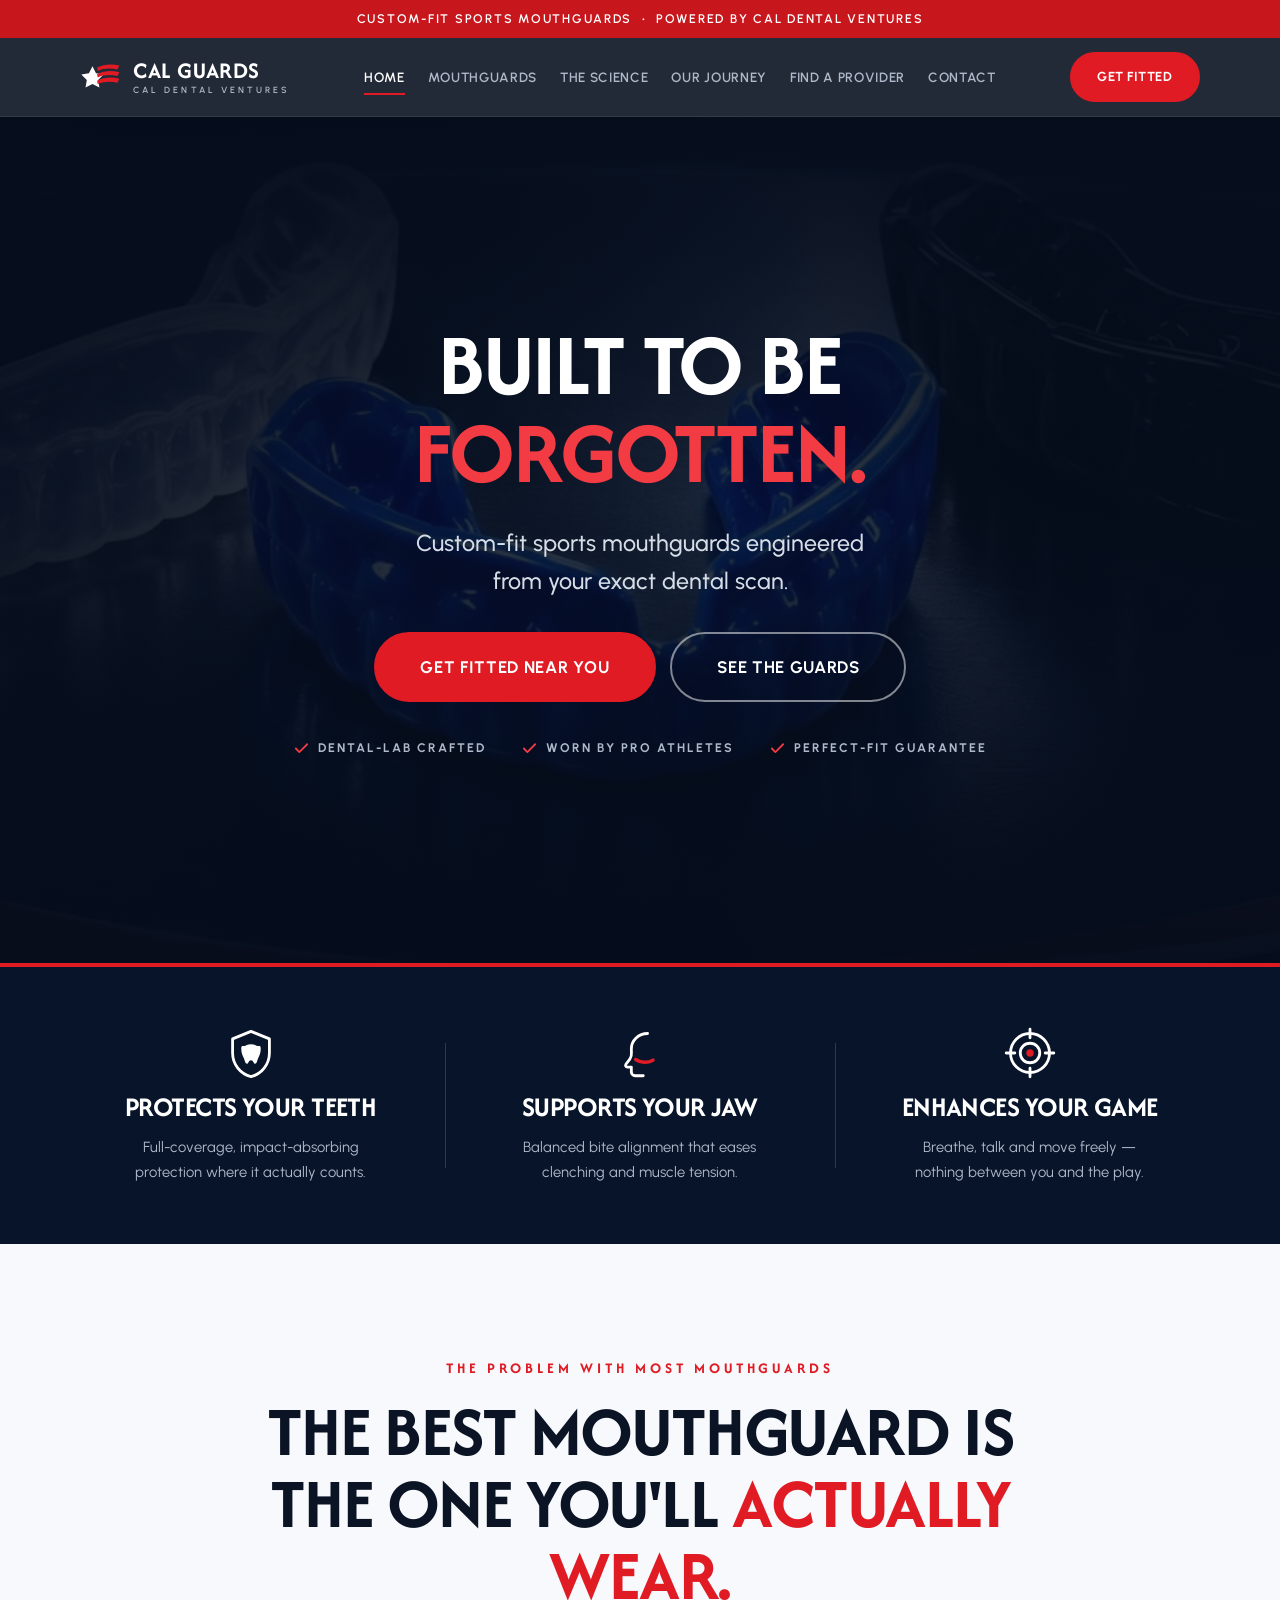
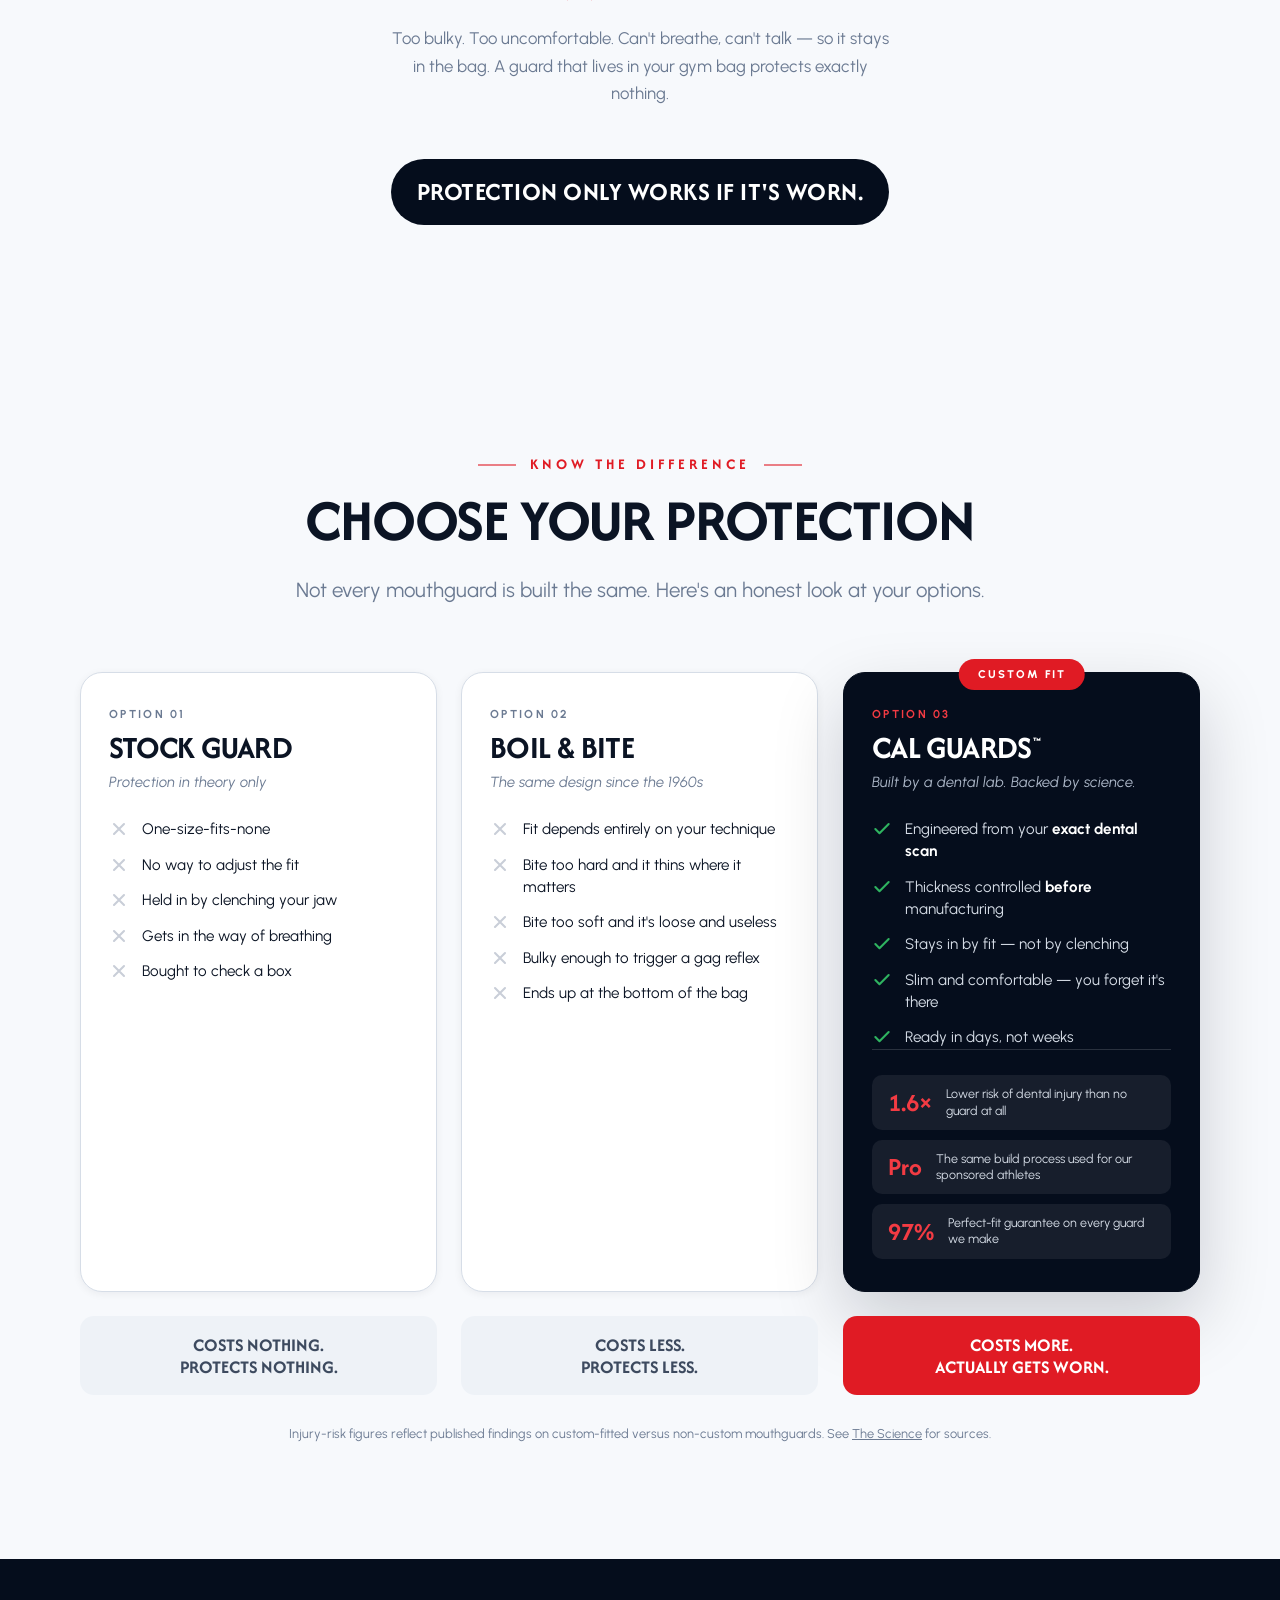
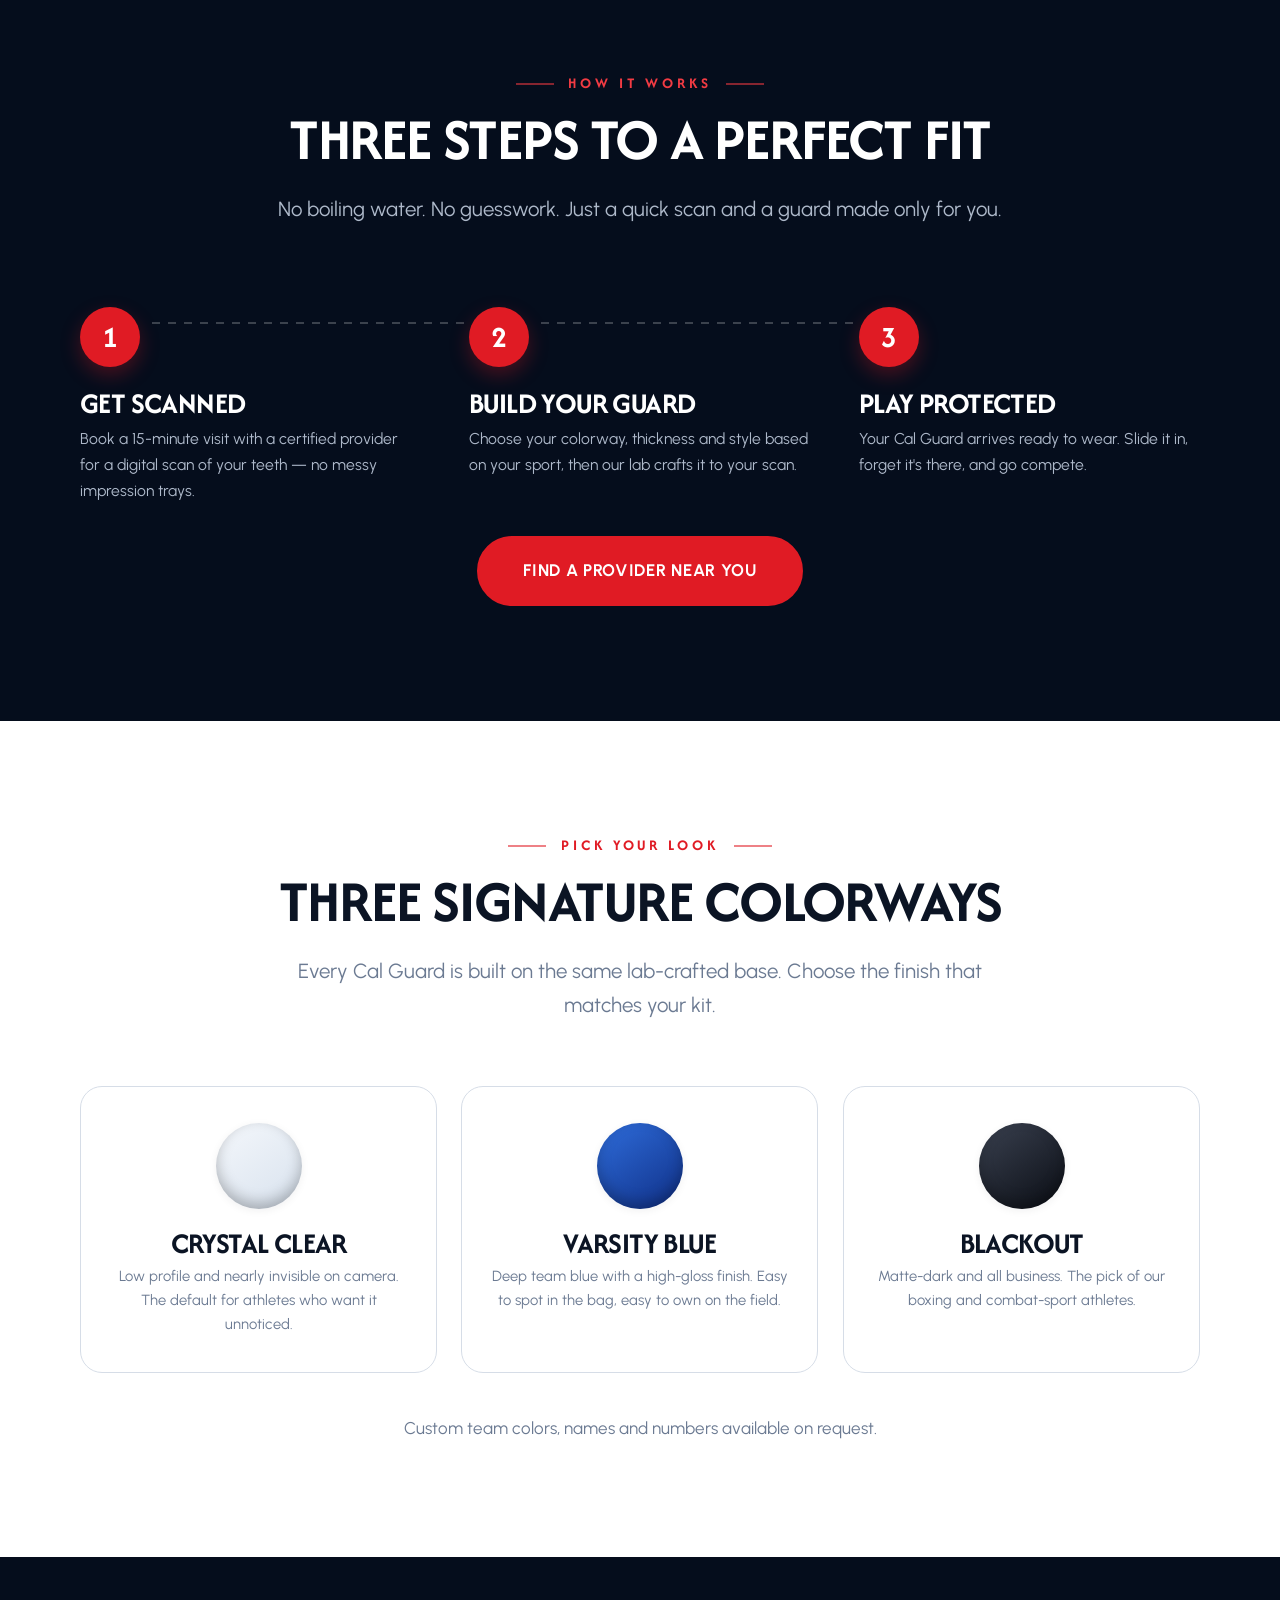
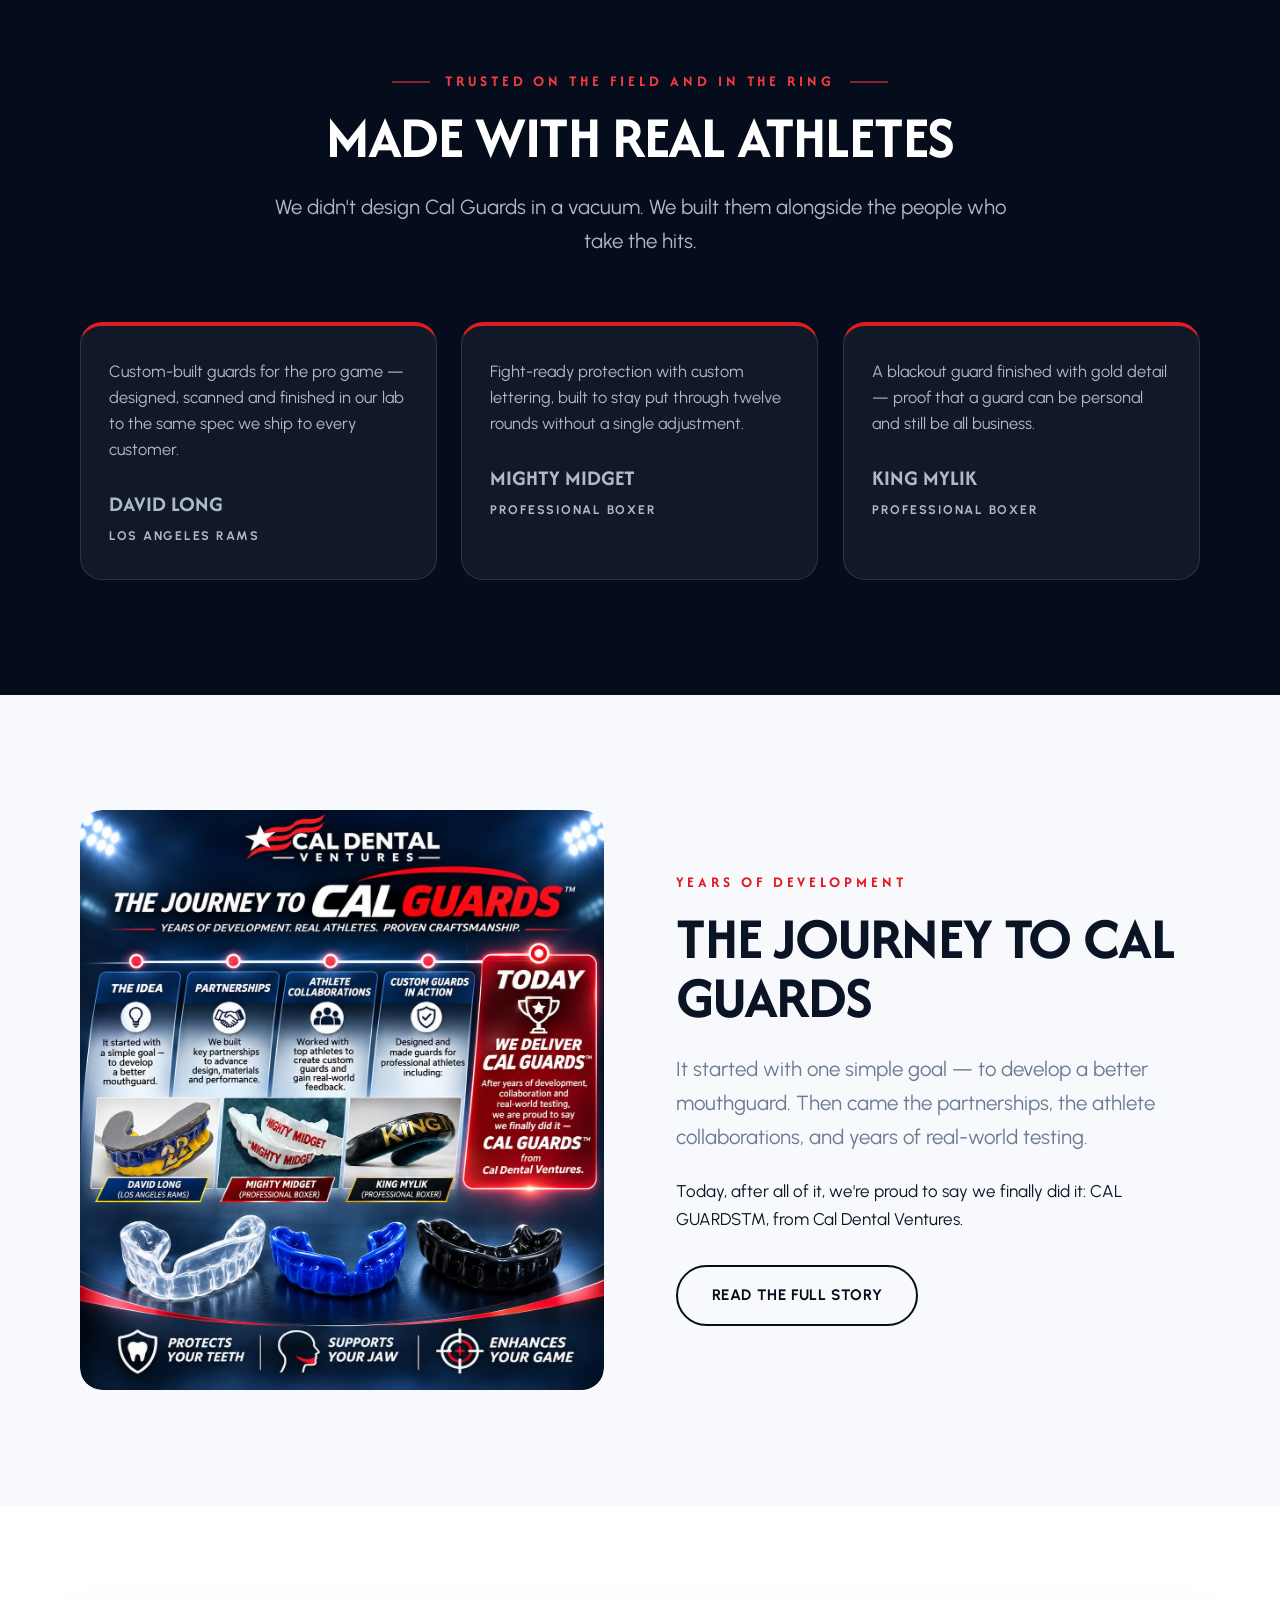
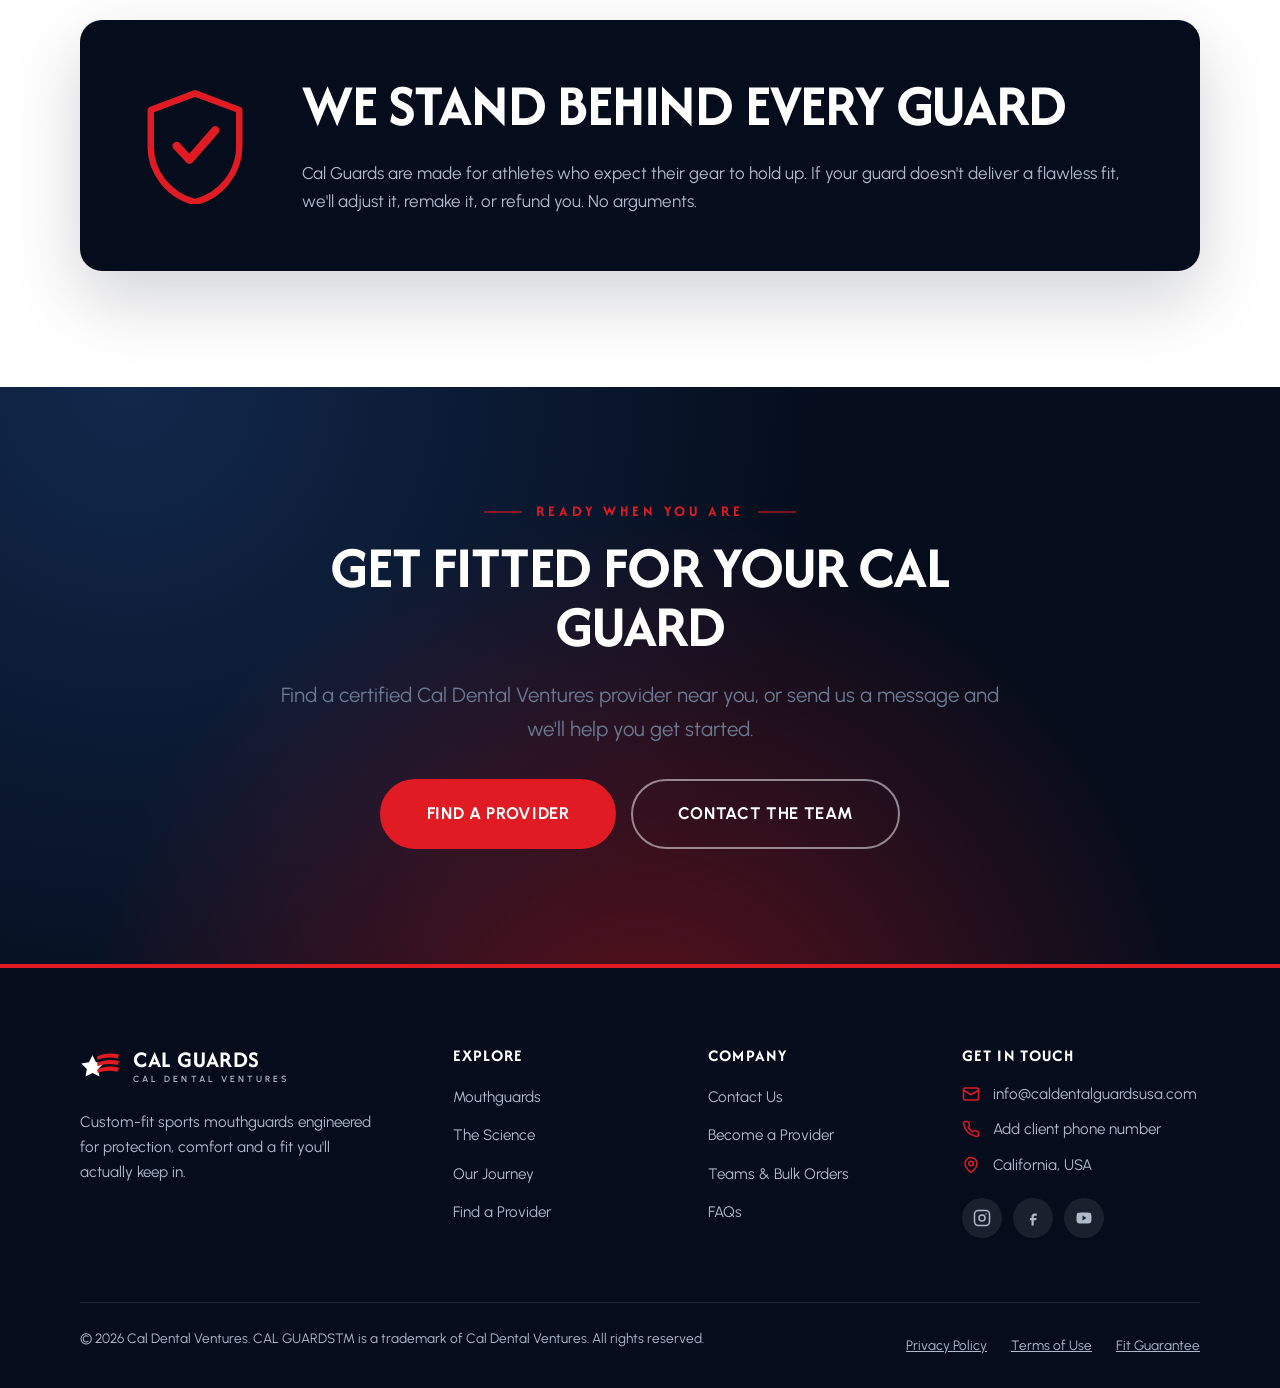
==== index.html @ ab2fc7a7 "First Commit" ====
<!DOCTYPE html>
<html lang="en">
<head>
<meta charset="utf-8">
<meta name="viewport" content="width=device-width, initial-scale=1">
<title>CAL GUARDS™ | Custom Sports Mouthguards by Cal Dental Ventures</title>
<meta name="description" content="CAL GUARDS™ custom-fit sports mouthguards from Cal Dental Ventures. Protects your teeth, supports your jaw, enhances your game. Built from your exact dental scan and trusted by professional athletes.">
<link rel="canonical" href="https://caldentalguardsusa.com/">
<meta property="og:title" content="CAL GUARDS™ | Custom Sports Mouthguards">
<meta property="og:description" content="Years of development. Real athletes. Proven craftsmanship. Custom-fit mouthguards from Cal Dental Ventures.">
<meta property="og:type" content="website">
<meta property="og:url" content="https://caldentalguardsusa.com/">
<meta property="og:image" content="https://caldentalguardsusa.com/assets/img/cal-guards-hero.jpg">
<link rel="preconnect" href="https://fonts.googleapis.com">
<link rel="preconnect" href="https://fonts.gstatic.com" crossorigin>
<link href="https://fonts.googleapis.com/css2?family=Afacad:ital,wght@0,400..700;1,400..700&family=Urbanist:ital,wght@0,100..900;1,100..900&display=swap" rel="stylesheet">
<link rel="stylesheet" href="assets/css/style.css">
</head>
<body>

<!-- ============================ HEADER ============================ -->
<div class="topbar">Custom-fit sports mouthguards &nbsp;•&nbsp; Powered by Cal Dental Ventures</div>

<header class="site-header">
  <div class="wrap nav">
    <a class="logo" href="index.html" aria-label="Cal Guards home">
      <svg class="logo__mark" viewBox="0 0 64 48" fill="none" aria-hidden="true">
        <path d="M14 6 19.4 16.6 31 18.4 22.6 26.8 24.6 38.4 14 33 3.4 38.4 5.4 26.8 -3 18.4 8.6 16.6Z" transform="translate(5,2)" fill="#ffffff"/>
        <path d="M26 10c10-5 22-6 34-3l-3 6c-11-2.6-21-1.8-30 2.2Z" fill="#e01b24"/>
        <path d="M26 20c10-5 22-6 34-3l-3 6c-11-2.6-21-1.8-30 2.2Z" fill="#e01b24"/>
        <path d="M26 30c10-5 22-6 34-3l-3 6c-11-2.6-21-1.8-30 2.2Z" fill="#e01b24"/>
      </svg>
      <span class="logo__text">
        <span class="logo__name">Cal Guards</span>
        <span class="logo__sub">Cal Dental Ventures</span>
      </span>
    </a>

    <button class="nav__toggle" aria-expanded="false" aria-controls="primary-nav" aria-label="Toggle menu">
      <span></span><span></span><span></span>
    </button>

    <nav class="nav__links" id="primary-nav">
      <a href="index.html" aria-current="page">Home</a>
      <a href="mouthguards.html">Mouthguards</a>
      <a href="science.html">The Science</a>
      <a href="journey.html">Our Journey</a>
      <a href="providers.html">Find a Provider</a>
      <a href="contact.html">Contact</a>
    </nav>

    <div class="nav__cta">
      <a class="btn" href="providers.html">Get Fitted</a>
    </div>
  </div>
</header>

<main>

<!-- ============================= HERO ============================= -->
<section class="hero">
  <div class="hero__media">
    <img src="assets/img/cal-guards-product.jpg" alt="CAL GUARDS custom sports mouthguards in clear, blue and black" fetchpriority="high">
  </div>

  <div class="wrap hero__inner">
    <h1>Built to be<br><em>forgotten.</em></h1>
    <p class="hero__sub">Custom-fit sports mouthguards engineered from your exact dental scan.</p>

    <div class="btn-row">
      <a class="btn btn--lg" href="providers.html">Get Fitted Near You</a>
      <a class="btn btn--ghost btn--lg" href="mouthguards.html">See the Guards</a>
    </div>

    <ul class="hero__trust">
      <li>
        <svg viewBox="0 0 24 24" fill="none" stroke="currentColor" stroke-width="2.5" stroke-linecap="round" stroke-linejoin="round" aria-hidden="true"><path d="M20 6 9 17l-5-5"/></svg>
        Dental-lab crafted
      </li>
      <li>
        <svg viewBox="0 0 24 24" fill="none" stroke="currentColor" stroke-width="2.5" stroke-linecap="round" stroke-linejoin="round" aria-hidden="true"><path d="M20 6 9 17l-5-5"/></svg>
        Worn by pro athletes
      </li>
      <li>
        <svg viewBox="0 0 24 24" fill="none" stroke="currentColor" stroke-width="2.5" stroke-linecap="round" stroke-linejoin="round" aria-hidden="true"><path d="M20 6 9 17l-5-5"/></svg>
        Perfect-fit guarantee
      </li>
    </ul>
  </div>

</section>

<!-- ======================== BENEFIT BAND ========================== -->
<section class="band">
  <div class="wrap band__grid">
    <div class="band__item reveal">
      <svg class="band__icon" viewBox="0 0 48 48" fill="none" aria-hidden="true">
        <path d="M24 4 7 11v13c0 10.5 7.2 19.4 17 21.8C33.8 43.4 41 34.5 41 24V11Z" stroke="currentColor" stroke-width="2.6" stroke-linejoin="round"/>
        <path d="M24 16c-3.3 0-4.8 1.6-6.2 1.6S15 16.8 15 20c0 4.4 1.6 6.6 2.6 9.4.8 2.3 1.2 4.6 2.6 4.6 1.6 0 1.4-3.4 3.8-3.4s2.2 3.4 3.8 3.4c1.4 0 1.8-2.3 2.6-4.6 1-2.8 2.6-5 2.6-9.4 0-3.2-1.4-2.4-2.8-2.4S27.3 16 24 16Z" fill="currentColor"/>
      </svg>
      <h3>Protects Your Teeth</h3>
      <p>Full-coverage, impact-absorbing protection where it actually counts.</p>
    </div>

    <div class="band__item reveal" data-delay="1">
      <svg class="band__icon" viewBox="0 0 48 48" fill="none" aria-hidden="true">
        <path d="M31 6c-8.3 0-15 6.5-15 14.5 0 3.6 1 5.8-1.4 9.1L11 34.4c-.8 1.1-.1 2.6 1.3 2.6H16v4.5c0 1.9 1.6 3.5 3.5 3.5H27" stroke="currentColor" stroke-width="2.6" stroke-linecap="round" stroke-linejoin="round"/>
        <path class="accent" d="M20 30c4.5 3.2 11 3.4 16 .6" stroke="currentColor" stroke-width="3.2" stroke-linecap="round"/>
      </svg>
      <h3>Supports Your Jaw</h3>
      <p>Balanced bite alignment that eases clenching and muscle tension.</p>
    </div>

    <div class="band__item reveal" data-delay="2">
      <svg class="band__icon" viewBox="0 0 48 48" fill="none" aria-hidden="true">
        <circle cx="24" cy="24" r="18" stroke="currentColor" stroke-width="2.6"/>
        <circle cx="24" cy="24" r="9" stroke="currentColor" stroke-width="2.6"/>
        <circle class="accent" cx="24" cy="24" r="3.4" fill="currentColor"/>
        <path d="M24 2v8M24 38v8M2 24h8M38 24h8" stroke="currentColor" stroke-width="2.6" stroke-linecap="round"/>
      </svg>
      <h3>Enhances Your Game</h3>
      <p>Breathe, talk and move freely — nothing between you and the play.</p>
    </div>
  </div>
</section>

<!-- ========================== THE PROBLEM ========================= -->
<section class="section callout" id="why">
  <div class="wrap">
    <p class="eyebrow reveal">The problem with most mouthguards</p>
    <h2 class="callout__big reveal" data-delay="1">The best mouthguard is the one you'll <span>actually wear.</span></h2>
    <p class="callout__note reveal" data-delay="2">Too bulky. Too uncomfortable. Can't breathe, can't talk — so it stays in the bag. A guard that lives in your gym bag protects exactly nothing.</p>
    <p class="reveal" data-delay="3"><span class="callout__kicker">Protection only works if it's worn.</span></p>
  </div>
</section>

<!-- ========================== COMPARISON ========================== -->
<section class="section section--alt">
  <div class="wrap">
    <div class="section-head center">
      <p class="eyebrow reveal">Know the difference</p>
      <h2 class="reveal" data-delay="1">Choose Your Protection</h2>
      <p class="lede reveal" data-delay="2">Not every mouthguard is built the same. Here's an honest look at your options.</p>
    </div>

    <div class="compare">
      <!-- Stock -->
      <article class="card reveal" data-reveal="scale">
        <p class="card__label">Option 01</p>
        <h3 class="card__title">Stock Guard</h3>
        <p class="card__sub">Protection in theory only</p>
        <ul class="check-list">
          <li><svg class="no" viewBox="0 0 24 24" fill="none" stroke="currentColor" stroke-width="2.5" stroke-linecap="round" aria-hidden="true"><path d="M18 6 6 18M6 6l12 12"/></svg><span>One-size-fits-none</span></li>
          <li><svg class="no" viewBox="0 0 24 24" fill="none" stroke="currentColor" stroke-width="2.5" stroke-linecap="round" aria-hidden="true"><path d="M18 6 6 18M6 6l12 12"/></svg><span>No way to adjust the fit</span></li>
          <li><svg class="no" viewBox="0 0 24 24" fill="none" stroke="currentColor" stroke-width="2.5" stroke-linecap="round" aria-hidden="true"><path d="M18 6 6 18M6 6l12 12"/></svg><span>Held in by clenching your jaw</span></li>
          <li><svg class="no" viewBox="0 0 24 24" fill="none" stroke="currentColor" stroke-width="2.5" stroke-linecap="round" aria-hidden="true"><path d="M18 6 6 18M6 6l12 12"/></svg><span>Gets in the way of breathing</span></li>
          <li><svg class="no" viewBox="0 0 24 24" fill="none" stroke="currentColor" stroke-width="2.5" stroke-linecap="round" aria-hidden="true"><path d="M18 6 6 18M6 6l12 12"/></svg><span>Bought to check a box</span></li>
        </ul>
      </article>

      <!-- Boil & bite -->
      <article class="card reveal" data-reveal="scale" data-delay="1">
        <p class="card__label">Option 02</p>
        <h3 class="card__title">Boil &amp; Bite</h3>
        <p class="card__sub">The same design since the 1960s</p>
        <ul class="check-list">
          <li><svg class="no" viewBox="0 0 24 24" fill="none" stroke="currentColor" stroke-width="2.5" stroke-linecap="round" aria-hidden="true"><path d="M18 6 6 18M6 6l12 12"/></svg><span>Fit depends entirely on your technique</span></li>
          <li><svg class="no" viewBox="0 0 24 24" fill="none" stroke="currentColor" stroke-width="2.5" stroke-linecap="round" aria-hidden="true"><path d="M18 6 6 18M6 6l12 12"/></svg><span>Bite too hard and it thins where it matters</span></li>
          <li><svg class="no" viewBox="0 0 24 24" fill="none" stroke="currentColor" stroke-width="2.5" stroke-linecap="round" aria-hidden="true"><path d="M18 6 6 18M6 6l12 12"/></svg><span>Bite too soft and it's loose and useless</span></li>
          <li><svg class="no" viewBox="0 0 24 24" fill="none" stroke="currentColor" stroke-width="2.5" stroke-linecap="round" aria-hidden="true"><path d="M18 6 6 18M6 6l12 12"/></svg><span>Bulky enough to trigger a gag reflex</span></li>
          <li><svg class="no" viewBox="0 0 24 24" fill="none" stroke="currentColor" stroke-width="2.5" stroke-linecap="round" aria-hidden="true"><path d="M18 6 6 18M6 6l12 12"/></svg><span>Ends up at the bottom of the bag</span></li>
        </ul>
      </article>

      <!-- Cal Guards -->
      <article class="card card--featured reveal" data-reveal="scale" data-delay="2">
        <span class="card__flag">Custom Fit</span>
        <p class="card__label">Option 03</p>
        <h3 class="card__title">Cal Guards<span class="tm">™</span></h3>
        <p class="card__sub">Built by a dental lab. Backed by science.</p>
        <ul class="check-list">
          <li><svg class="yes" viewBox="0 0 24 24" fill="none" stroke="currentColor" stroke-width="2.5" stroke-linecap="round" stroke-linejoin="round" aria-hidden="true"><path d="M20 6 9 17l-5-5"/></svg><span>Engineered from your <strong>exact dental scan</strong></span></li>
          <li><svg class="yes" viewBox="0 0 24 24" fill="none" stroke="currentColor" stroke-width="2.5" stroke-linecap="round" stroke-linejoin="round" aria-hidden="true"><path d="M20 6 9 17l-5-5"/></svg><span>Thickness controlled <strong>before</strong> manufacturing</span></li>
          <li><svg class="yes" viewBox="0 0 24 24" fill="none" stroke="currentColor" stroke-width="2.5" stroke-linecap="round" stroke-linejoin="round" aria-hidden="true"><path d="M20 6 9 17l-5-5"/></svg><span>Stays in by fit — not by clenching</span></li>
          <li><svg class="yes" viewBox="0 0 24 24" fill="none" stroke="currentColor" stroke-width="2.5" stroke-linecap="round" stroke-linejoin="round" aria-hidden="true"><path d="M20 6 9 17l-5-5"/></svg><span>Slim and comfortable — you forget it's there</span></li>
          <li><svg class="yes" viewBox="0 0 24 24" fill="none" stroke="currentColor" stroke-width="2.5" stroke-linecap="round" stroke-linejoin="round" aria-hidden="true"><path d="M20 6 9 17l-5-5"/></svg><span>Ready in days, not weeks</span></li>
        </ul>

        <div class="card__stats">
          <div class="stat-chip"><b data-count="1.6" data-decimals="1" data-suffix="×">1.6×</b><span>Lower risk of dental injury than no guard at all</span></div>
          <div class="stat-chip"><b>Pro</b><span>The same build process used for our sponsored athletes</span></div>
          <div class="stat-chip"><b data-count="100" data-suffix="%">100%</b><span>Perfect-fit guarantee on every guard we make</span></div>
        </div>
      </article>
    </div>

    <div class="verdict">
      <div class="reveal">Costs nothing.<br>Protects nothing.</div>
      <div class="reveal" data-delay="1">Costs less.<br>Protects less.</div>
      <div class="reveal" data-delay="2">Costs more.<br>Actually gets worn.</div>
    </div>

    <p class="sources reveal">Injury-risk figures reflect published findings on custom-fitted versus non-custom mouthguards. See <a href="science.html">The Science</a> for sources.</p>
  </div>
</section>

<!-- =========================== HOW IT WORKS ======================= -->
<section class="section section--dark">
  <div class="wrap">
    <div class="section-head center">
      <p class="eyebrow reveal">How it works</p>
      <h2 class="reveal" data-delay="1">Three Steps to a Perfect Fit</h2>
      <p class="lede reveal" data-delay="2">No boiling water. No guesswork. Just a quick scan and a guard made only for you.</p>
    </div>

    <div class="steps">
      <div class="step reveal">
        <div class="step__num">1</div>
        <h3>Get Scanned</h3>
        <p>Book a 15-minute visit with a certified provider for a digital scan of your teeth — no messy impression trays.</p>
      </div>
      <div class="step reveal" data-delay="1">
        <div class="step__num">2</div>
        <h3>Build Your Guard</h3>
        <p>Choose your colorway, thickness and style based on your sport, then our lab crafts it to your scan.</p>
      </div>
      <div class="step reveal" data-delay="2">
        <div class="step__num">3</div>
        <h3>Play Protected</h3>
        <p>Your Cal Guard arrives ready to wear. Slide it in, forget it's there, and go compete.</p>
      </div>
    </div>

    <div class="btn-row btn-row--center">
      <a class="btn btn--lg" href="providers.html">Find a Provider Near You</a>
    </div>
  </div>
</section>

<!-- =========================== COLORWAYS ========================== -->
<section class="section">
  <div class="wrap">
    <div class="section-head center">
      <p class="eyebrow reveal">Pick your look</p>
      <h2 class="reveal" data-delay="1">Three Signature Colorways</h2>
      <p class="lede reveal" data-delay="2">Every Cal Guard is built on the same lab-crafted base. Choose the finish that matches your kit.</p>
    </div>

    <div class="colorways">
      <article class="cw reveal">
        <div class="cw__swatch cw__swatch--clear"></div>
        <h3>Crystal Clear</h3>
        <p>Low profile and nearly invisible on camera. The default for athletes who want it unnoticed.</p>
      </article>
      <article class="cw reveal" data-delay="1">
        <div class="cw__swatch cw__swatch--blue"></div>
        <h3>Varsity Blue</h3>
        <p>Deep team blue with a high-gloss finish. Easy to spot in the bag, easy to own on the field.</p>
      </article>
      <article class="cw reveal" data-delay="2">
        <div class="cw__swatch cw__swatch--black"></div>
        <h3>Blackout</h3>
        <p>Matte-dark and all business. The pick of our boxing and combat-sport athletes.</p>
      </article>
    </div>

    <p class="center reveal" style="margin-top:2.5rem;color:var(--text-muted)">Custom team colors, names and numbers available on request.</p>
  </div>
</section>

<!-- ============================ ATHLETES ========================== -->
<section class="section section--dark">
  <div class="wrap">
    <div class="section-head center">
      <p class="eyebrow reveal">Trusted on the field and in the ring</p>
      <h2 class="reveal" data-delay="1">Made With Real Athletes</h2>
      <p class="lede reveal" data-delay="2">We didn't design Cal Guards in a vacuum. We built them alongside the people who take the hits.</p>
    </div>

    <div class="athletes">
      <article class="athlete reveal">
        <p class="athlete__quote">Custom-built guards for the pro game — designed, scanned and finished in our lab to the same spec we ship to every customer.</p>
        <p class="athlete__name">David Long</p>
        <p class="athlete__role">Los Angeles Rams</p>
      </article>
      <article class="athlete reveal" data-delay="1">
        <p class="athlete__quote">Fight-ready protection with custom lettering, built to stay put through twelve rounds without a single adjustment.</p>
        <p class="athlete__name">Mighty Midget</p>
        <p class="athlete__role">Professional Boxer</p>
      </article>
      <article class="athlete reveal" data-delay="2">
        <p class="athlete__quote">A blackout guard finished with gold detail — proof that a guard can be personal and still be all business.</p>
        <p class="athlete__name">King Mylik</p>
        <p class="athlete__role">Professional Boxer</p>
      </article>
    </div>
  </div>
</section>

<!-- ============================ JOURNEY =========================== -->
<section class="section section--alt">
  <div class="wrap">
    <div class="split">
      <div class="split__media reveal" data-reveal="left">
        <img src="assets/img/cal-guards-journey.jpg" alt="The journey to Cal Guards: the idea, partnerships, athlete collaborations, custom guards in action, and the guards we deliver today" loading="lazy">
      </div>
      <div class="split__body reveal" data-reveal="right" data-delay="1">
        <p class="eyebrow">Years of development</p>
        <h2>The Journey to Cal Guards</h2>
        <p class="lede">It started with one simple goal — to develop a better mouthguard. Then came the partnerships, the athlete collaborations, and years of real-world testing.</p>
        <p>Today, after all of it, we're proud to say we finally did it: CAL GUARDS™, from Cal Dental Ventures.</p>
        <div class="btn-row">
          <a class="btn btn--outline" href="journey.html">Read the Full Story</a>
        </div>
      </div>
    </div>
  </div>
</section>

<!-- =========================== GUARANTEE ========================== -->
<section class="section">
  <div class="wrap">
    <div class="guarantee reveal">
      <svg class="guarantee__badge" viewBox="0 0 64 64" fill="none" aria-hidden="true">
        <path d="M32 4 8 13v20c0 14 10 26.5 24 30 14-3.5 24-16 24-30V13Z" stroke="currentColor" stroke-width="3.5" stroke-linejoin="round"/>
        <path d="M22 32.5 29 40l14-16" stroke="currentColor" stroke-width="4.5" stroke-linecap="round" stroke-linejoin="round"/>
      </svg>
      <div>
        <h2>We Stand Behind Every Guard</h2>
        <p>Cal Guards are made for athletes who expect their gear to hold up. If your guard doesn't deliver a flawless fit, we'll adjust it, remake it, or refund you. No arguments.</p>
      </div>
    </div>
  </div>
</section>

<!-- ============================== CTA ============================= -->
<section class="section cta">
  <div class="wrap wrap--narrow">
    <p class="eyebrow reveal">Ready when you are</p>
    <h2 class="reveal" data-delay="1">Get Fitted for Your Cal Guard</h2>
    <p class="lede center reveal" data-delay="2">Find a certified Cal Dental Ventures provider near you, or send us a message and we'll help you get started.</p>
    <div class="btn-row reveal" data-delay="3">
      <a class="btn btn--lg" href="providers.html">Find a Provider</a>
      <a class="btn btn--ghost btn--lg" href="contact.html">Contact the Team</a>
    </div>
  </div>
</section>

</main>

<!-- ============================ FOOTER ============================ -->
<footer class="site-footer">
  <div class="wrap">
    <div class="footer__grid footer">
      <div class="footer__about">
        <a class="logo" href="index.html" aria-label="Cal Guards home">
          <svg class="logo__mark" viewBox="0 0 64 48" fill="none" aria-hidden="true">
            <path d="M14 6 19.4 16.6 31 18.4 22.6 26.8 24.6 38.4 14 33 3.4 38.4 5.4 26.8 -3 18.4 8.6 16.6Z" transform="translate(5,2)" fill="#ffffff"/>
            <path d="M26 10c10-5 22-6 34-3l-3 6c-11-2.6-21-1.8-30 2.2Z" fill="#e01b24"/>
            <path d="M26 20c10-5 22-6 34-3l-3 6c-11-2.6-21-1.8-30 2.2Z" fill="#e01b24"/>
            <path d="M26 30c10-5 22-6 34-3l-3 6c-11-2.6-21-1.8-30 2.2Z" fill="#e01b24"/>
          </svg>
          <span class="logo__text">
            <span class="logo__name">Cal Guards</span>
            <span class="logo__sub">Cal Dental Ventures</span>
          </span>
        </a>
        <p>Custom-fit sports mouthguards engineered for protection, comfort and a fit you'll actually keep in.</p>
      </div>

      <div>
        <h4>Explore</h4>
        <ul>
          <li><a href="mouthguards.html">Mouthguards</a></li>
          <li><a href="science.html">The Science</a></li>
          <li><a href="journey.html">Our Journey</a></li>
          <li><a href="providers.html">Find a Provider</a></li>
        </ul>
      </div>

      <div>
        <h4>Company</h4>
        <ul>
          <li><a href="contact.html">Contact Us</a></li>
          <li><a href="providers.html#partner">Become a Provider</a></li>
          <li><a href="mouthguards.html#teams">Teams &amp; Bulk Orders</a></li>
          <li><a href="contact.html#faq">FAQs</a></li>
        </ul>
      </div>

      <div>
        <h4>Get in Touch</h4>
        <ul class="footer__contact">
          <li>
            <svg viewBox="0 0 24 24" fill="none" stroke="currentColor" stroke-width="2" stroke-linecap="round" stroke-linejoin="round" aria-hidden="true"><rect x="2" y="4" width="20" height="16" rx="2"/><path d="m22 7-10 6L2 7"/></svg>
            <a href="mailto:info@caldentalguardsusa.com">info@caldentalguardsusa.com</a>
          </li>
          <li>
            <svg viewBox="0 0 24 24" fill="none" stroke="currentColor" stroke-width="2" stroke-linecap="round" stroke-linejoin="round" aria-hidden="true"><path d="M22 16.9v3a2 2 0 0 1-2.2 2 19.8 19.8 0 0 1-8.6-3.1 19.5 19.5 0 0 1-6-6A19.8 19.8 0 0 1 2.1 4.2 2 2 0 0 1 4.1 2h3a2 2 0 0 1 2 1.7c.1 1 .4 1.9.7 2.8a2 2 0 0 1-.5 2.1L8.1 9.9a16 16 0 0 0 6 6l1.3-1.2a2 2 0 0 1 2.1-.5c.9.3 1.8.6 2.8.7a2 2 0 0 1 1.7 2Z"/></svg>
            <a href="tel:+10000000000">Add client phone number</a>
          </li>
          <li>
            <svg viewBox="0 0 24 24" fill="none" stroke="currentColor" stroke-width="2" stroke-linecap="round" stroke-linejoin="round" aria-hidden="true"><path d="M20 10c0 6-8 12-8 12s-8-6-8-12a8 8 0 0 1 16 0Z"/><circle cx="12" cy="10" r="3"/></svg>
            <span>California, USA</span>
          </li>
        </ul>
        <div class="socials" style="margin-top:1.25rem">
          <a href="#" aria-label="Instagram">
            <svg viewBox="0 0 24 24" fill="none" stroke="currentColor" stroke-width="2" aria-hidden="true"><rect x="2" y="2" width="20" height="20" rx="5"/><circle cx="12" cy="12" r="4"/><circle cx="17.5" cy="6.5" r="1" fill="currentColor" stroke="none"/></svg>
          </a>
          <a href="#" aria-label="Facebook">
            <svg viewBox="0 0 24 24" fill="currentColor" aria-hidden="true"><path d="M14 9h3V6h-3c-2.2 0-4 1.8-4 4v2H8v3h2v7h3v-7h3l1-3h-4v-2c0-.6.4-1 1-1Z"/></svg>
          </a>
          <a href="#" aria-label="YouTube">
            <svg viewBox="0 0 24 24" fill="currentColor" aria-hidden="true"><path d="M22 12s0-3.5-.4-5.1a2.6 2.6 0 0 0-1.8-1.8C18.1 4.7 12 4.7 12 4.7s-6.1 0-7.8.4a2.6 2.6 0 0 0-1.8 1.8C2 8.5 2 12 2 12s0 3.5.4 5.1c.2.9.9 1.6 1.8 1.8 1.7.4 7.8.4 7.8.4s6.1 0 7.8-.4a2.6 2.6 0 0 0 1.8-1.8C22 15.5 22 12 22 12ZM10 15.2V8.8l5.2 3.2Z"/></svg>
          </a>
        </div>
      </div>
    </div>

    <div class="footer__bottom">
      <p>&copy; <span data-year>2026</span> Cal Dental Ventures. CAL GUARDS™ is a trademark of Cal Dental Ventures. All rights reserved.</p>
      <nav>
        <a href="#">Privacy Policy</a>
        <a href="#">Terms of Use</a>
        <a href="#">Fit Guarantee</a>
      </nav>
    </div>
  </div>
</footer>

<script src="assets/js/main.js"></script>
</body>
</html>
---- assets/css/style.css ----
/* ==========================================================================
   CAL GUARDS™ — caldentalguardsusa.com
   Design system + site styles
   ========================================================================== */

/* --- Tokens ------------------------------------------------------------- */
:root {
  /* Brand */
  --navy-900: #050d1c;
  --navy-800: #081429;
  --navy-700: #0c1e3c;
  --navy-600: #112a52;
  --navy-500: #1a3a6b;
  --red-600:  #c8161d;
  --red-500:  #e01b24;
  --red-400:  #f23b43;
  --gold:     #f2b705;

  /* Neutrals */
  --white:    #ffffff;
  --ink:      #0b1424;
  --slate-700:#3d4a5f;
  --slate-500:#6b7a92;
  --slate-300:#aeb9ca;
  --slate-200:#d6dde7;
  --slate-100:#eef2f7;
  --bone:     #f7f9fc;

  /* Semantic */
  --bg:            var(--white);
  --bg-alt:        var(--bone);
  --text:          var(--ink);
  --text-muted:    var(--slate-500);
  --border:        var(--slate-200);
  --accent:        var(--red-500);

  /* Type */
  --display: "Afacad", "Barlow Condensed", system-ui, sans-serif;
  --body: "Urbanist", system-ui, -apple-system, "Segoe UI", Roboto, sans-serif;
  --label: "Afacad", "Urbanist", system-ui, sans-serif;

  /* Layout */
  --wrap: 1200px;
  --wrap-narrow: 820px;
  --gutter: clamp(1.25rem, 4vw, 2.5rem);
  --section-y: clamp(4rem, 9vw, 8rem);
  --radius: 14px;
  --radius-lg: 22px;

  /* Effects */
  --shadow-sm: 0 2px 8px rgba(5, 13, 28, .06);
  --shadow-md: 0 10px 30px rgba(5, 13, 28, .10);
  --shadow-lg: 0 28px 70px rgba(5, 13, 28, .18);
  --ease: cubic-bezier(.22, .61, .36, 1);
}

/* --- Reset -------------------------------------------------------------- */
*, *::before, *::after { box-sizing: border-box; }

html {
  -webkit-text-size-adjust: 100%;
  scroll-behavior: smooth;
  scroll-padding-top: 90px;
}

body {
  margin: 0;
  font-family: var(--body);
  font-size: 17px;
  line-height: 1.65;
  color: var(--text);
  background: var(--bg);
  -webkit-font-smoothing: antialiased;
  overflow-x: hidden;
}

img, svg, video { max-width: 100%; display: block; }
a { color: inherit; }

/* Afacad is geometric rather than condensed, so headings run wider than the
   previous face: sizes are pulled back a notch and tracking tightened to keep
   the same visual weight. */
h1, h2, h3, h4 {
  font-family: var(--display);
  font-weight: 700;
  line-height: .98;
  letter-spacing: -.02em;
  text-transform: uppercase;
  margin: 0 0 .4em;
}

h1 { font-size: clamp(2.6rem, 7vw, 5.75rem); }
h2 { font-size: clamp(2rem, 4.8vw, 3.75rem); }
h3 { font-size: clamp(1.35rem, 2.4vw, 1.85rem); }
h4 { font-size: clamp(1.05rem, 1.7vw, 1.3rem); letter-spacing: -.005em; }

p { margin: 0 0 1.1em; }
p:last-child { margin-bottom: 0; }

ul { margin: 0; padding: 0; list-style: none; }

::selection { background: var(--red-500); color: #fff; }

:focus-visible {
  outline: 3px solid var(--red-500);
  outline-offset: 3px;
  border-radius: 4px;
}

/* --- Layout helpers ----------------------------------------------------- */
.wrap {
  width: 100%;
  max-width: var(--wrap);
  margin-inline: auto;
  padding-inline: var(--gutter);
}

.wrap--narrow { max-width: var(--wrap-narrow); }

.section { padding-block: var(--section-y); }
.section--tight { padding-block: clamp(3rem, 6vw, 5rem); }

.section--dark {
  background: var(--navy-900);
  color: var(--white);
}

.section--dark h2, .section--dark h3 { color: var(--white); }
.section--dark p { color: var(--slate-300); }

.section--alt { background: var(--bg-alt); }

.center { text-align: center; }
.stack > * + * { margin-top: 1.1rem; }

/* --- Eyebrow + headings ------------------------------------------------- */
/* Small section headings — Afacad, tracked out, with a short rule either
   side when centred */
.eyebrow {
  font-family: var(--label);
  font-size: .95rem;
  font-weight: 700;
  letter-spacing: .26em;
  text-transform: uppercase;
  line-height: 1.3;
  color: var(--accent);
  margin: 0 0 1rem;
}

.center .eyebrow,
.page-hero .eyebrow,
.cta .eyebrow {
  display: flex;
  align-items: center;
  justify-content: center;
  gap: .9rem;
}

.center .eyebrow::before, .center .eyebrow::after,
.page-hero .eyebrow::before, .page-hero .eyebrow::after,
.cta .eyebrow::before, .cta .eyebrow::after {
  content: "";
  width: clamp(18px, 4vw, 38px);
  height: 2px;
  background: currentColor;
  opacity: .55;
  flex-shrink: 0;
}

.section--dark .eyebrow { color: var(--red-400); }

.lede {
  font-size: clamp(1.05rem, 1.6vw, 1.3rem);
  color: var(--text-muted);
  max-width: 62ch;
}

.center .lede { margin-inline: auto; }
.section--dark .lede { color: var(--slate-300); }

.section-head { margin-bottom: clamp(2.5rem, 5vw, 4rem); }

/* Trademark mark — keeps "™" from reading as the letters TM inline */
.tm {
  font-size: .42em;
  font-weight: 700;
  vertical-align: super;
  letter-spacing: 0;
  margin-left: .08em;
}

/* Red underline accent used under major headings */
.rule {
  width: 72px;
  height: 5px;
  background: var(--red-500);
  border-radius: 3px;
  margin: 1.4rem 0 0;
}
.center .rule { margin-inline: auto; }

/* --- Buttons ------------------------------------------------------------ */
.btn {
  --btn-bg: var(--red-500);
  --btn-fg: #fff;
  position: relative;
  display: inline-flex;
  align-items: center;
  justify-content: center;
  gap: .6rem;
  padding: 1rem 2.1rem;
  background: var(--btn-bg);
  color: var(--btn-fg);
  font-family: var(--body);
  font-size: .95rem;
  font-weight: 700;
  letter-spacing: .04em;
  text-transform: uppercase;
  text-align: center;
  text-decoration: none;
  border: 2px solid var(--btn-bg);
  border-radius: 999px;
  cursor: pointer;
  overflow: hidden;
  isolation: isolate;
  transition: transform .25s var(--ease), box-shadow .25s var(--ease),
              background .25s var(--ease), color .25s var(--ease),
              border-color .25s var(--ease);
}

/* Light sweeps across the button on hover */
.btn::before {
  content: "";
  position: absolute;
  inset: 0;
  z-index: -1;
  background: linear-gradient(110deg, transparent 20%, rgba(255, 255, 255, .38) 50%, transparent 80%);
  transform: translateX(-120%);
  transition: transform .7s var(--ease);
}

.btn:hover::before { transform: translateX(120%); }

.btn:hover {
  transform: translateY(-3px);
  box-shadow: 0 14px 32px rgba(224, 27, 36, .36);
}

.btn:active {
  transform: translateY(-1px) scale(.985);
  transition-duration: .08s;
}

.btn--ghost {
  --btn-bg: transparent;
  --btn-fg: var(--white);
  border-color: rgba(255, 255, 255, .5);
}
.btn--ghost:hover {
  background: var(--white);
  color: var(--navy-900);
  border-color: var(--white);
  box-shadow: 0 12px 28px rgba(0, 0, 0, .3);
}

.btn--light {
  --btn-bg: var(--white);
  --btn-fg: var(--navy-900);
  border-color: var(--white);
}
.btn--light:hover { box-shadow: 0 12px 28px rgba(0, 0, 0, .25); }

.btn--outline {
  --btn-bg: transparent;
  --btn-fg: var(--navy-900);
  border-color: var(--navy-900);
}
.btn--outline:hover {
  background: var(--navy-900);
  color: #fff;
  box-shadow: 0 12px 28px rgba(5, 13, 28, .25);
}

.btn--lg { padding: 1.2rem 2.8rem; font-size: 1.05rem; }
.btn--block { width: 100%; }

/* Button rows follow the flow of the copy around them: left-aligned by
   default (so they sit under left-aligned text), centred only where the
   surrounding section is itself centred. */
.btn-row {
  display: flex;
  flex-wrap: wrap;
  justify-content: flex-start;
  align-items: center;
  gap: .9rem;
  margin-top: 2rem;
}

.center .btn-row,
.hero .btn-row,
.page-hero .btn-row,
.cta .btn-row,
.callout .btn-row,
.btn-row--center {
  justify-content: center;
}

/* --- Header ------------------------------------------------------------- */
.topbar {
  background: var(--red-600);
  color: #fff;
  font-size: .78rem;
  font-weight: 600;
  letter-spacing: .14em;
  text-transform: uppercase;
  text-align: center;
  padding: .55rem var(--gutter);
}

.site-header {
  position: sticky;
  top: 0;
  z-index: 60;
  background: rgba(5, 13, 28, .88);
  backdrop-filter: blur(14px);
  -webkit-backdrop-filter: blur(14px);
  border-bottom: 1px solid rgba(255, 255, 255, .08);
  transition: background .3s var(--ease);
}

.site-header.is-stuck { background: rgba(5, 13, 28, .97); }

.nav {
  display: flex;
  align-items: center;
  justify-content: space-between;
  gap: 1.5rem;
  min-height: 78px;
}

/* Logo lockup */
.logo {
  display: inline-flex;
  align-items: center;
  gap: .7rem;
  text-decoration: none;
  flex-shrink: 0;
}

.logo__mark { width: 42px; height: auto; }

.logo__text {
  display: flex;
  flex-direction: column;
  line-height: 1;
}

.logo__name {
  font-family: var(--display);
  font-weight: 800;
  font-size: 1.45rem;
  letter-spacing: .02em;
  text-transform: uppercase;
  color: #fff;
}

.logo__sub {
  font-family: var(--body);
  font-size: .56rem;
  font-weight: 600;
  letter-spacing: .34em;
  text-transform: uppercase;
  color: var(--slate-300);
  margin-top: .22rem;
}

.nav__links {
  display: flex;
  align-items: center;
  gap: clamp(.85rem, 1.8vw, 1.75rem);
}

.nav__links a {
  position: relative;
  font-size: .84rem;
  font-weight: 600;
  letter-spacing: .05em;
  text-transform: uppercase;
  text-decoration: none;
  white-space: nowrap;
  color: var(--slate-300);
  padding-block: .4rem;
  transition: color .2s var(--ease);
}

.nav__links a::after {
  content: "";
  position: absolute;
  left: 0;
  bottom: 0;
  width: 0;
  height: 2px;
  background: var(--red-500);
  transition: width .3s var(--ease);
}

.nav__links a:hover,
.nav__links a[aria-current="page"] { color: #fff; }
.nav__links a:hover::after,
.nav__links a[aria-current="page"]::after { width: 100%; }

.nav__cta { flex-shrink: 0; }
.nav__cta .btn { padding: .78rem 1.6rem; font-size: .82rem; }

/* Mobile toggle */
.nav__toggle {
  display: none;
  width: 44px;
  height: 44px;
  padding: 0;
  background: transparent;
  border: 1px solid rgba(255, 255, 255, .25);
  border-radius: 10px;
  cursor: pointer;
}

.nav__toggle span {
  display: block;
  width: 20px;
  height: 2px;
  margin: 4px auto;
  background: #fff;
  transition: transform .3s var(--ease), opacity .2s var(--ease);
}

.nav__toggle[aria-expanded="true"] span:nth-child(1) { transform: translateY(6px) rotate(45deg); }
.nav__toggle[aria-expanded="true"] span:nth-child(2) { opacity: 0; }
.nav__toggle[aria-expanded="true"] span:nth-child(3) { transform: translateY(-6px) rotate(-45deg); }

/* --- Hero --------------------------------------------------------------- */
/* Full-bleed cover hero with centred type, matching the reference layout.
   Uses the text-free product crop so nothing competes with the H1. */
.hero {
  position: relative;
  min-height: min(94vh, 900px);
  display: grid;
  place-items: center;
  text-align: center;
  color: #fff;
  background: var(--navy-900);
  overflow: hidden;
  isolation: isolate;
}

.hero__media {
  position: absolute;
  inset: 0;
  z-index: -2;
}

.hero__media img {
  width: 100%;
  height: 100%;
  object-fit: cover;
  object-position: center 62%;
}

.hero__media::after {
  content: "";
  position: absolute;
  inset: 0;
  background:
    radial-gradient(ellipse at 50% 45%, rgba(5, 13, 28, .52) 0%, rgba(5, 13, 28, .88) 72%),
    linear-gradient(180deg, rgba(5, 13, 28, .92) 0%, rgba(5, 13, 28, .55) 45%, rgba(5, 13, 28, .9) 100%);
}

.hero__inner {
  position: relative;
  padding-block: clamp(4rem, 10vw, 7rem);
}

.hero h1 { color: #fff; margin-bottom: .3em; }
.hero h1 em { font-style: normal; color: var(--red-400); }

.hero__sub {
  font-size: clamp(1.05rem, 2vw, 1.45rem);
  font-weight: 500;
  color: var(--slate-200);
  max-width: 34ch;
  margin-inline: auto;
}

.hero__trust {
  display: flex;
  flex-wrap: wrap;
  justify-content: center;
  gap: 1rem 2.2rem;
  margin-top: 2.25rem;
  font-size: .78rem;
  font-weight: 700;
  letter-spacing: .16em;
  text-transform: uppercase;
  color: var(--slate-300);
}

.hero__trust li { display: flex; align-items: center; gap: .5rem; }
.hero__trust svg { width: 17px; height: 17px; color: var(--red-400); flex-shrink: 0; }

.hero__scroll {
  position: absolute;
  bottom: 1.8rem;
  left: 50%;
  transform: translateX(-50%);
  color: rgba(255, 255, 255, .6);
  animation: bob 2.2s var(--ease) infinite;
}
.hero__scroll svg { width: 26px; height: 26px; }

@keyframes bob {
  0%, 100% { transform: translate(-50%, 0); }
  50%      { transform: translate(-50%, 9px); }
}

/* Page hero (interior pages) */
.page-hero {
  position: relative;
  background: var(--navy-900);
  color: #fff;
  padding-block: clamp(4.5rem, 11vw, 8rem);
  text-align: center;
  overflow: hidden;
}

.page-hero::before {
  content: "";
  position: absolute;
  inset: 0;
  background:
    radial-gradient(circle at 15% 0%, rgba(26, 58, 107, .55) 0%, transparent 55%),
    radial-gradient(circle at 85% 100%, rgba(200, 22, 29, .28) 0%, transparent 55%);
}

.page-hero > * { position: relative; }
.page-hero h1 { color: #fff; font-size: clamp(2.6rem, 6.5vw, 5rem); }
.page-hero .lede { color: var(--slate-300); margin-inline: auto; }

/* --- Benefit band (Protects / Supports / Enhances) ---------------------- */
.band {
  background: var(--navy-800);
  color: #fff;
  padding-block: clamp(2.5rem, 5vw, 3.75rem);
  border-top: 4px solid var(--red-500);
}

.band__grid {
  display: grid;
  grid-template-columns: repeat(3, 1fr);
  gap: clamp(1.5rem, 4vw, 3rem);
  text-align: center;
}

.band__item {
  display: flex;
  flex-direction: column;
  align-items: center;
  gap: .9rem;
  position: relative;
}

.band__item + .band__item::before {
  content: "";
  position: absolute;
  left: calc(-1 * clamp(.75rem, 2vw, 1.5rem));
  top: 10%;
  bottom: 10%;
  width: 1px;
  background: rgba(255, 255, 255, .16);
}

.band__icon {
  width: 52px;
  height: 52px;
  color: var(--white);
}
.band__icon .accent { color: var(--red-500); }

.band__item h3 {
  font-size: clamp(1.2rem, 2.2vw, 1.75rem);
  margin: 0;
  color: #fff;
}

.band__item p {
  font-size: .92rem;
  color: var(--slate-300);
  max-width: 28ch;
  margin: 0;
}

/* --- Problem / stat callout -------------------------------------------- */
.callout {
  background: var(--bone);
  text-align: center;
}

.callout__big {
  font-family: var(--display);
  font-weight: 800;
  font-size: clamp(2.4rem, 6vw, 4.5rem);
  line-height: 1;
  text-transform: uppercase;
  max-width: 20ch;
  margin: 0 auto .9rem;
}

.callout__big span { color: var(--red-500); }

.callout__note {
  font-size: 1.05rem;
  color: var(--text-muted);
  max-width: 50ch;
  margin-inline: auto;
}

.callout__kicker {
  display: inline-block;
  margin-top: 2rem;
  padding: .75rem 1.6rem;
  background: var(--navy-900);
  color: #fff;
  font-family: var(--display);
  font-size: clamp(1.1rem, 2.2vw, 1.6rem);
  font-weight: 800;
  letter-spacing: .02em;
  text-transform: uppercase;
  border-radius: 999px;
}

/* --- Comparison cards --------------------------------------------------- */
.compare {
  display: grid;
  grid-template-columns: repeat(3, 1fr);
  gap: 1.5rem;
  align-items: stretch;
}

.card {
  display: flex;
  flex-direction: column;
  background: #fff;
  border: 1px solid var(--border);
  border-radius: var(--radius-lg);
  padding: 2rem 1.75rem;
  box-shadow: var(--shadow-sm);
  transition: transform .35s var(--ease), box-shadow .35s var(--ease);
}

.card:hover { transform: translateY(-5px); box-shadow: var(--shadow-md); }

.card--featured {
  position: relative;
  background: var(--navy-900);
  border-color: var(--navy-900);
  color: #fff;
  box-shadow: var(--shadow-lg);
}

.card--featured .card__title { color: #fff; }
.card--featured .card__sub { color: var(--slate-300); }

.card__flag {
  position: absolute;
  top: -14px;
  left: 50%;
  transform: translateX(-50%);
  padding: .4rem 1.2rem;
  background: var(--red-500);
  color: #fff;
  font-size: .7rem;
  font-weight: 800;
  letter-spacing: .18em;
  text-transform: uppercase;
  border-radius: 999px;
  white-space: nowrap;
}

.card__label {
  font-size: .72rem;
  font-weight: 700;
  letter-spacing: .2em;
  text-transform: uppercase;
  color: var(--slate-500);
  margin-bottom: .5rem;
}

.card--featured .card__label { color: var(--red-400); }

.card__title {
  font-family: var(--display);
  font-size: clamp(1.5rem, 2.6vw, 2rem);
  font-weight: 800;
  line-height: 1;
  text-transform: uppercase;
  margin: 0 0 .35rem;
}

.card__sub {
  font-size: .92rem;
  font-style: italic;
  color: var(--text-muted);
  margin: 0 0 1.5rem;
}

.check-list { display: grid; gap: .85rem; }

.check-list li {
  display: grid;
  grid-template-columns: 22px 1fr;
  gap: .7rem;
  align-items: start;
  font-size: .95rem;
  line-height: 1.45;
}

.check-list svg { width: 20px; height: 20px; margin-top: 1px; }
.check-list .no  { color: #c9ced8; }
.check-list .yes { color: #2fb360; }

.card--featured .check-list li { color: var(--slate-200); }
.card--featured .check-list strong { color: #fff; }

.card__stats {
  display: grid;
  gap: .6rem;
  margin-top: auto;
  padding-top: 1.6rem;
  border-top: 1px solid rgba(255, 255, 255, .15);
}

.stat-chip {
  display: grid;
  grid-template-columns: auto 1fr;
  align-items: center;
  gap: .9rem;
  padding: .7rem 1rem;
  background: rgba(255, 255, 255, .07);
  border-radius: 10px;
}

.stat-chip b {
  font-family: var(--display);
  font-size: 1.6rem;
  font-weight: 800;
  line-height: 1;
  color: var(--red-400);
}

.stat-chip span {
  font-size: .78rem;
  line-height: 1.3;
  color: var(--slate-200);
}

/* Verdict row under comparison */
.verdict {
  display: grid;
  grid-template-columns: repeat(3, 1fr);
  gap: 1.5rem;
  margin-top: 1.5rem;
}

.verdict div {
  padding: 1.1rem 1rem;
  background: var(--slate-100);
  border-radius: var(--radius);
  text-align: center;
  font-family: var(--display);
  font-size: 1.15rem;
  font-weight: 700;
  line-height: 1.2;
  text-transform: uppercase;
  color: var(--slate-700);
}

.verdict div:last-child {
  background: var(--red-500);
  color: #fff;
}

.sources {
  margin-top: 1.75rem;
  font-size: .8rem;
  color: var(--slate-500);
  text-align: center;
}

/* --- Steps -------------------------------------------------------------- */
.steps {
  display: grid;
  grid-template-columns: repeat(3, 1fr);
  gap: clamp(1.5rem, 4vw, 3rem);
  counter-reset: step;
}

.step { position: relative; padding-top: 1rem; }

.step__num {
  display: grid;
  place-items: center;
  width: 60px;
  height: 60px;
  margin-bottom: 1.4rem;
  background: var(--red-500);
  color: #fff;
  font-family: var(--display);
  font-size: 1.9rem;
  font-weight: 800;
  border-radius: 50%;
  box-shadow: 0 8px 20px rgba(224, 27, 36, .3);
}

.step h3 { margin-bottom: .5rem; }

.step p { color: var(--text-muted); font-size: .98rem; }
.section--dark .step p { color: var(--slate-300); }

/* Connector line between steps */
.step:not(:last-child)::after {
  content: "";
  position: absolute;
  top: 31px;
  left: 72px;
  right: calc(-1 * clamp(1.5rem, 4vw, 3rem));
  height: 2px;
  background: repeating-linear-gradient(90deg, var(--border) 0 8px, transparent 8px 16px);
}

.section--dark .step:not(:last-child)::after {
  background: repeating-linear-gradient(90deg, rgba(255,255,255,.22) 0 8px, transparent 8px 16px);
}

/* --- Split (image + text) ----------------------------------------------- */
.split {
  display: grid;
  grid-template-columns: 1fr 1fr;
  gap: clamp(2rem, 6vw, 4.5rem);
  align-items: center;
}

.split--reverse .split__media { order: 2; }

.split__media img {
  width: 100%;
  border-radius: var(--radius-lg);
  box-shadow: var(--shadow-md);
}

.split__body h2 { margin-bottom: .45em; }

/* --- Athletes ----------------------------------------------------------- */
.athletes {
  display: grid;
  grid-template-columns: repeat(3, 1fr);
  gap: 1.5rem;
}

.athlete {
  padding: 2rem 1.75rem;
  background: rgba(255, 255, 255, .05);
  border: 1px solid rgba(255, 255, 255, .12);
  border-radius: var(--radius-lg);
  border-top: 4px solid var(--red-500);
  transition: transform .35s var(--ease), background .35s var(--ease);
}

.athlete:hover { transform: translateY(-5px); background: rgba(255, 255, 255, .09); }

.athlete__quote {
  font-size: 1.02rem;
  line-height: 1.6;
  color: var(--slate-200);
  margin-bottom: 1.5rem;
}

.athlete__name {
  font-family: var(--display);
  font-size: 1.35rem;
  font-weight: 800;
  text-transform: uppercase;
  color: #fff;
  margin: 0;
}

.athlete__role {
  font-size: .78rem;
  font-weight: 700;
  letter-spacing: .14em;
  text-transform: uppercase;
  color: var(--red-400);
  margin: .25rem 0 0;
}

/* --- Timeline (The Journey) --------------------------------------------- */
.timeline {
  display: grid;
  grid-template-columns: repeat(5, 1fr);
  gap: 1.25rem;
  position: relative;
  margin-top: 3.5rem;
}

.timeline::before {
  content: "";
  position: absolute;
  top: -22px;
  left: 10%;
  right: 10%;
  height: 2px;
  background: linear-gradient(90deg, rgba(255,255,255,.2), var(--red-500));
}

.tl {
  position: relative;
  padding: 1.75rem 1.25rem;
  background: rgba(255, 255, 255, .05);
  border: 1px solid rgba(255, 255, 255, .12);
  border-radius: var(--radius);
  text-align: center;
}

.tl::before {
  content: "";
  position: absolute;
  top: -27px;
  left: 50%;
  transform: translateX(-50%);
  width: 12px;
  height: 12px;
  background: var(--red-500);
  border: 3px solid var(--navy-900);
  border-radius: 50%;
  box-shadow: 0 0 0 3px rgba(224, 27, 36, .35);
}

.tl--now {
  background: linear-gradient(160deg, var(--red-600), #8c0f14);
  border-color: var(--red-400);
  box-shadow: 0 16px 40px rgba(200, 22, 29, .35);
}

.tl h4 {
  font-size: 1rem;
  letter-spacing: .06em;
  color: #fff;
  margin-bottom: .6rem;
}

.tl--now h4 { font-size: 1.4rem; }

.tl p {
  font-size: .86rem;
  line-height: 1.5;
  color: var(--slate-300);
  margin: 0;
}

.tl--now p { color: rgba(255, 255, 255, .92); }

/* --- Colorways ---------------------------------------------------------- */
.colorways {
  display: grid;
  grid-template-columns: repeat(3, 1fr);
  gap: 1.5rem;
}

.cw {
  padding: 2.25rem 1.5rem;
  border: 1px solid var(--border);
  border-radius: var(--radius-lg);
  text-align: center;
  background: #fff;
  transition: transform .35s var(--ease), box-shadow .35s var(--ease);
}

.cw:hover { transform: translateY(-5px); box-shadow: var(--shadow-md); }

.cw__swatch {
  width: 86px;
  height: 86px;
  margin: 0 auto 1.25rem;
  border-radius: 50%;
  box-shadow: inset 0 -6px 14px rgba(0, 0, 0, .25), var(--shadow-sm);
}

.cw__swatch--clear { background: linear-gradient(145deg, #f4f7fb, #d8e2ee); }
.cw__swatch--blue  { background: linear-gradient(145deg, #2f6ddb, #0f2f86); }
.cw__swatch--black { background: linear-gradient(145deg, #3a4150, #0a0d14); }

.cw h3 { margin-bottom: .35rem; }
.cw p { font-size: .92rem; color: var(--text-muted); margin: 0; }

/* --- Feature grid ------------------------------------------------------- */
.features {
  display: grid;
  grid-template-columns: repeat(auto-fit, minmax(260px, 1fr));
  gap: 1.5rem;
}

.feature {
  padding: 2rem 1.75rem;
  background: #fff;
  border: 1px solid var(--border);
  border-radius: var(--radius-lg);
  box-shadow: var(--shadow-sm);
}

.section--dark .feature {
  background: rgba(255, 255, 255, .05);
  border-color: rgba(255, 255, 255, .12);
}

.feature__icon {
  width: 44px;
  height: 44px;
  margin-bottom: 1.2rem;
  color: var(--red-500);
}

.feature h3 { font-size: 1.25rem; margin-bottom: .5rem; }
.feature p { font-size: .95rem; color: var(--text-muted); margin: 0; }
.section--dark .feature p { color: var(--slate-300); }

/* --- Stat strip --------------------------------------------------------- */
.statstrip {
  display: grid;
  grid-template-columns: repeat(auto-fit, minmax(180px, 1fr));
  gap: clamp(1.5rem, 4vw, 3rem);
  text-align: center;
}

.statstrip__n {
  font-family: var(--display);
  font-size: clamp(3rem, 7vw, 5rem);
  font-weight: 800;
  line-height: 1;
  color: var(--red-500);
  display: block;
}

.statstrip__l {
  font-size: .9rem;
  color: var(--slate-300);
  max-width: 24ch;
  margin: .6rem auto 0;
}

/* --- Guarantee ---------------------------------------------------------- */
.guarantee {
  display: grid;
  grid-template-columns: auto 1fr;
  gap: clamp(1.5rem, 4vw, 3rem);
  align-items: center;
  padding: clamp(2rem, 5vw, 3.5rem);
  background: var(--navy-900);
  color: #fff;
  border-radius: var(--radius-lg);
  box-shadow: var(--shadow-lg);
}

.guarantee__badge {
  width: clamp(80px, 12vw, 118px);
  height: auto;
  color: var(--red-500);
  flex-shrink: 0;
}

.guarantee h2 { color: #fff; margin-bottom: .4em; }
.guarantee p { color: var(--slate-300); margin: 0; }

/* --- FAQ ---------------------------------------------------------------- */
.faq { display: grid; gap: .9rem; }

.faq details {
  background: #fff;
  border: 1px solid var(--border);
  border-radius: var(--radius);
  overflow: hidden;
  transition: border-color .25s var(--ease), box-shadow .25s var(--ease);
}

.faq details[open] {
  border-color: var(--navy-700);
  box-shadow: var(--shadow-sm);
}

.faq summary {
  display: flex;
  align-items: center;
  justify-content: space-between;
  gap: 1rem;
  padding: 1.25rem 1.5rem;
  font-family: var(--display);
  font-size: 1.2rem;
  font-weight: 700;
  text-transform: uppercase;
  cursor: pointer;
  list-style: none;
}

.faq summary::-webkit-details-marker { display: none; }

.faq summary::after {
  content: "+";
  font-size: 1.6rem;
  line-height: 1;
  color: var(--red-500);
  transition: transform .25s var(--ease);
  flex-shrink: 0;
}

.faq details[open] summary::after { transform: rotate(45deg); }

.faq__body {
  padding: 0 1.5rem 1.4rem;
  color: var(--text-muted);
  font-size: .98rem;
}

/* --- CTA ---------------------------------------------------------------- */
.cta {
  position: relative;
  background: var(--navy-900);
  color: #fff;
  text-align: center;
  overflow: hidden;
}

.cta::before {
  content: "";
  position: absolute;
  inset: 0;
  background:
    radial-gradient(circle at 50% 120%, rgba(200, 22, 29, .45) 0%, transparent 60%),
    radial-gradient(circle at 10% 0%, rgba(26, 58, 107, .6) 0%, transparent 55%);
}

.cta > * { position: relative; }
.cta h2 { color: #fff; }

/* --- Contact form ------------------------------------------------------- */
.form { display: grid; gap: 1.1rem; }

.form__row {
  display: grid;
  grid-template-columns: 1fr 1fr;
  gap: 1.1rem;
}

.field { display: grid; gap: .45rem; text-align: left; }

.field label {
  font-size: .78rem;
  font-weight: 700;
  letter-spacing: .12em;
  text-transform: uppercase;
  color: var(--slate-500);
}

.section--dark .field label,
.cta .field label { color: var(--slate-300); }

.field input,
.field select,
.field textarea {
  width: 100%;
  padding: .9rem 1.1rem;
  font-family: var(--body);
  font-size: 1rem;
  color: var(--text);
  background: #fff;
  border: 1px solid var(--border);
  border-radius: 10px;
  transition: border-color .2s var(--ease), box-shadow .2s var(--ease);
}

.field textarea { min-height: 140px; resize: vertical; }

.field input:focus,
.field select:focus,
.field textarea:focus {
  outline: none;
  border-color: var(--red-500);
  box-shadow: 0 0 0 3px rgba(224, 27, 36, .18);
}

.form__note {
  font-size: .82rem;
  color: var(--slate-500);
  text-align: left;
}

.form-status {
  padding: .9rem 1.1rem;
  border-radius: 10px;
  font-size: .95rem;
  font-weight: 600;
  text-align: left;
}

.form-status[hidden] { display: none !important; }
.form-status--ok { background: #e7f7ed; color: #1d7a42; border: 1px solid #a8e0bf; }

/* --- Provider / contact info cards -------------------------------------- */
.info-grid {
  display: grid;
  grid-template-columns: repeat(auto-fit, minmax(240px, 1fr));
  gap: 1.5rem;
}

.info {
  padding: 1.75rem;
  background: #fff;
  border: 1px solid var(--border);
  border-radius: var(--radius-lg);
  box-shadow: var(--shadow-sm);
}

.info__icon { width: 36px; height: 36px; color: var(--red-500); margin-bottom: 1rem; }
.info h3 { font-size: 1.15rem; margin-bottom: .4rem; }
.info p, .info a { font-size: .96rem; color: var(--text-muted); margin: 0; }
.info a { text-decoration: none; transition: color .2s var(--ease); }
.info a:hover { color: var(--red-500); }

/* --- Footer ------------------------------------------------------------- */
.site-footer {
  background: var(--navy-900);
  color: var(--slate-300);
  padding-block: clamp(3rem, 7vw, 5rem) 0;
  border-top: 4px solid var(--red-500);
}

.footer__grid {
  display: grid;
  grid-template-columns: 1.6fr 1fr 1fr 1.2fr;
  gap: clamp(2rem, 5vw, 3.5rem);
}

.footer__about p {
  font-size: .95rem;
  margin-top: 1.25rem;
  max-width: 34ch;
}

.footer h4 {
  color: #fff;
  font-size: 1.05rem;
  letter-spacing: .08em;
  margin-bottom: 1.1rem;
}

.footer ul { display: grid; gap: .65rem; }

.footer a {
  font-size: .95rem;
  text-decoration: none;
  color: var(--slate-300);
  transition: color .2s var(--ease), padding-left .2s var(--ease);
}

.footer a:hover { color: #fff; padding-left: 4px; }

.footer__contact li {
  display: grid;
  grid-template-columns: 20px 1fr;
  gap: .7rem;
  align-items: start;
  font-size: .95rem;
}

.footer__contact svg { width: 18px; height: 18px; color: var(--red-500); margin-top: 3px; }

.footer__bottom {
  display: flex;
  flex-wrap: wrap;
  align-items: center;
  justify-content: space-between;
  gap: 1rem;
  margin-top: clamp(2.5rem, 5vw, 4rem);
  padding-block: 1.5rem;
  border-top: 1px solid rgba(255, 255, 255, .1);
  font-size: .85rem;
}

.footer__bottom nav { display: flex; flex-wrap: wrap; gap: 1.5rem; }

.socials { display: flex; gap: .7rem; }

.socials a {
  display: grid;
  place-items: center;
  width: 40px;
  height: 40px;
  background: rgba(255, 255, 255, .08);
  border-radius: 50%;
  transition: background .25s var(--ease), transform .25s var(--ease);
}

.socials a:hover { background: var(--red-500); transform: translateY(-2px); padding-left: 0; }
.socials svg { width: 18px; height: 18px; }

/* --- Scroll reveal ------------------------------------------------------ */
.reveal {
  opacity: 0;
  transform: translateY(32px);
  transition: opacity .75s var(--ease), transform .75s var(--ease);
  will-change: opacity, transform;
}

/* Directional variants — set with data-reveal on the element. These must be
   declared BEFORE the .is-visible rule, which overrides them with a matching
   attribute selector so it always wins on specificity. */
.reveal[data-reveal="left"]  { transform: translateX(-42px); }
.reveal[data-reveal="right"] { transform: translateX(42px); }
.reveal[data-reveal="scale"] { transform: scale(.94); }
.reveal[data-reveal="blur"]  {
  filter: blur(8px);
  transition: opacity .75s var(--ease), transform .75s var(--ease), filter .75s var(--ease);
}

.reveal.is-visible,
.reveal.is-visible[data-reveal] {
  opacity: 1;
  transform: none;
  filter: none;
}

.reveal[data-delay="1"] { transition-delay: .09s; }
.reveal[data-delay="2"] { transition-delay: .18s; }
.reveal[data-delay="3"] { transition-delay: .27s; }
.reveal[data-delay="4"] { transition-delay: .36s; }
.reveal[data-delay="5"] { transition-delay: .45s; }

/* --- Keyframes ---------------------------------------------------------- */
@keyframes riseIn {
  from { opacity: 0; transform: translateY(34px); }
  to   { opacity: 1; transform: none; }
}

@keyframes fadeIn {
  from { opacity: 0; }
  to   { opacity: 1; }
}

@keyframes pulseRing {
  0%   { box-shadow: 0 0 0 0 rgba(224, 27, 36, .55); }
  70%  { box-shadow: 0 0 0 12px rgba(224, 27, 36, 0); }
  100% { box-shadow: 0 0 0 0 rgba(224, 27, 36, 0); }
}

@keyframes drawLine {
  from { transform: scaleX(0); }
  to   { transform: scaleX(1); }
}

@keyframes glowDrift {
  0%, 100% { opacity: .55; transform: translate3d(0, 0, 0); }
  50%      { opacity: .9;  transform: translate3d(0, -14px, 0); }
}

/* --- Hero entrance ------------------------------------------------------ */
.hero h1,
.hero__sub,
.hero .btn-row,
.hero__trust {
  animation: riseIn .9s var(--ease) both;
}

.hero h1       { animation-delay: .1s; }
.hero__sub     { animation-delay: .25s; }
.hero .btn-row { animation-delay: .4s; }
.hero__trust   { animation-delay: .55s; }

.hero__media { animation: fadeIn 1.4s var(--ease) both; }

/* Slow drift on the hero's stadium-light glow */
.hero::after {
  content: "";
  position: absolute;
  inset: 0 0 40% 0;
  z-index: -3;
  pointer-events: none;
  background: radial-gradient(ellipse 60% 40% at 50% 0%, rgba(90, 150, 230, .28) 0%, transparent 70%);
  animation: glowDrift 9s ease-in-out infinite;
}

/* --- Interaction motion ------------------------------------------------- */
.logo__mark { transition: transform .4s var(--ease); }
.logo:hover .logo__mark { transform: translateX(3px) scale(1.06); }

/* Icons lift and tint on card hover */
.feature__icon,
.band__icon,
.info__icon {
  transition: transform .4s var(--ease), color .3s var(--ease);
}

.feature:hover .feature__icon,
.info:hover .info__icon { transform: translateY(-4px) scale(1.08); }

.band__item:hover .band__icon { transform: scale(1.1) rotate(-4deg); }

.feature,
.info,
.athlete,
.cw,
.card { will-change: transform; }

.feature:hover,
.info:hover {
  transform: translateY(-5px);
  box-shadow: var(--shadow-md);
}

.feature,
.info { transition: transform .35s var(--ease), box-shadow .35s var(--ease), border-color .35s var(--ease); }

.feature:hover { border-color: var(--red-500); }

/* Colour swatches spin up slightly */
.cw__swatch { transition: transform .45s var(--ease), box-shadow .45s var(--ease); }
.cw:hover .cw__swatch {
  transform: translateY(-5px) rotate(-8deg) scale(1.06);
  box-shadow: inset 0 -6px 14px rgba(0, 0, 0, .25), var(--shadow-md);
}

/* Step numbers pulse once as they arrive */
.reveal.is-visible .step__num { animation: pulseRing 1.6s var(--ease) .3s 2; }

/* Images in split sections zoom gently on hover */
.split__media {
  overflow: hidden;
  border-radius: var(--radius-lg);
}

.split__media img {
  transition: transform .8s var(--ease);
}

.split__media:hover img { transform: scale(1.045); }

/* Timeline markers keep a soft pulse */
.tl::before { animation: pulseRing 3.2s var(--ease) infinite; }

/* Headline rule draws in on reveal */
.rule {
  transform-origin: left center;
  transform: scaleX(0);
  transition: transform .8s var(--ease) .2s;
}
.center .rule { transform-origin: center; }
.reveal.is-visible .rule,
.is-visible > .rule { transform: scaleX(1); }

/* Comparison card lifts a little further than the rest */
.card--featured:hover { transform: translateY(-8px); }

/* Stat chips slide in when their card is revealed */
.stat-chip { transition: transform .35s var(--ease), background .35s var(--ease); }
.stat-chip:hover { transform: translateX(4px); background: rgba(255, 255, 255, .12); }

/* Counter numbers hold their width so the layout doesn't jitter while
   the value animates */
.statstrip__n,
.stat-chip b { font-variant-numeric: tabular-nums; }

/* --- Scroll progress bar ------------------------------------------------ */
.scroll-progress {
  position: fixed;
  top: 0;
  left: 0;
  height: 3px;
  width: 100%;
  z-index: 80;
  transform: scaleX(0);
  transform-origin: left center;
  background: linear-gradient(90deg, var(--red-600), var(--red-400));
  pointer-events: none;
}

/* --- Responsive --------------------------------------------------------- */
@media (max-width: 1024px) {
  .timeline { grid-template-columns: repeat(2, 1fr); }
  .timeline::before { display: none; }
  .tl::before { display: none; }
  .tl--now { grid-column: 1 / -1; }
  .footer__grid { grid-template-columns: 1fr 1fr; }
}

@media (max-width: 900px) {
  .nav__toggle { display: block; }

  .nav__links {
    position: fixed;
    inset: 0 0 auto;
    top: var(--header-h, 78px);
    flex-direction: column;
    align-items: stretch;
    gap: 0;
    padding: 1rem var(--gutter) 2rem;
    background: rgba(5, 13, 28, .98);
    backdrop-filter: blur(14px);
    border-bottom: 1px solid rgba(255, 255, 255, .1);
    transform: translateY(-120%);
    transition: transform .35s var(--ease);
    max-height: calc(100vh - var(--header-h, 78px));
    overflow-y: auto;
  }

  .nav__links.is-open { transform: none; }

  .nav__links a {
    padding: 1rem 0;
    font-size: 1rem;
    border-bottom: 1px solid rgba(255, 255, 255, .08);
  }

  .nav__links a::after { display: none; }
  .nav__cta { display: none; }

  .compare, .verdict, .steps, .athletes, .colorways { grid-template-columns: 1fr; }
  .step:not(:last-child)::after { display: none; }
  .band__grid { grid-template-columns: 1fr; gap: 2.25rem; }
  .band__item + .band__item::before { display: none; }

  .split { grid-template-columns: 1fr; }
  .split--reverse .split__media { order: 0; }

  .guarantee { grid-template-columns: 1fr; text-align: center; justify-items: center; }
}

@media (max-width: 700px) {
  /* The strip's own 2.4:1 ratio would shrink the guards to nothing on a
     phone, so crop the sides instead and hold a usable height. */
  .hero { min-height: auto; }

  .hero__media {
    aspect-ratio: auto;
    height: clamp(200px, 34vh, 300px);
  }

  .hero__media img { object-position: center 60%; }

  .hero__inner { padding-block: clamp(2.5rem, 9vw, 4rem) clamp(11rem, 36vw, 15rem); }
}

@media (max-width: 600px) {
  body { font-size: 16px; }
  .form__row { grid-template-columns: 1fr; }
  .footer__grid { grid-template-columns: 1fr; }
  .footer__bottom { flex-direction: column; text-align: center; }
  .hero__trust { gap: .75rem 1.25rem; font-size: .7rem; }
  .btn { width: 100%; }
  .btn-row { flex-direction: column; }
}

/* --- Motion / print ----------------------------------------------------- */
@media (prefers-reduced-motion: reduce) {
  html { scroll-behavior: auto; }
  *, *::before, *::after {
    animation-duration: .01ms !important;
    animation-iteration-count: 1 !important;
    transition-duration: .01ms !important;
  }
  .reveal { opacity: 1; transform: none; }
}

@media print {
  .site-header, .topbar, .hero__scroll, .cta, .site-footer { display: none; }
  body { color: #000; background: #fff; }
}
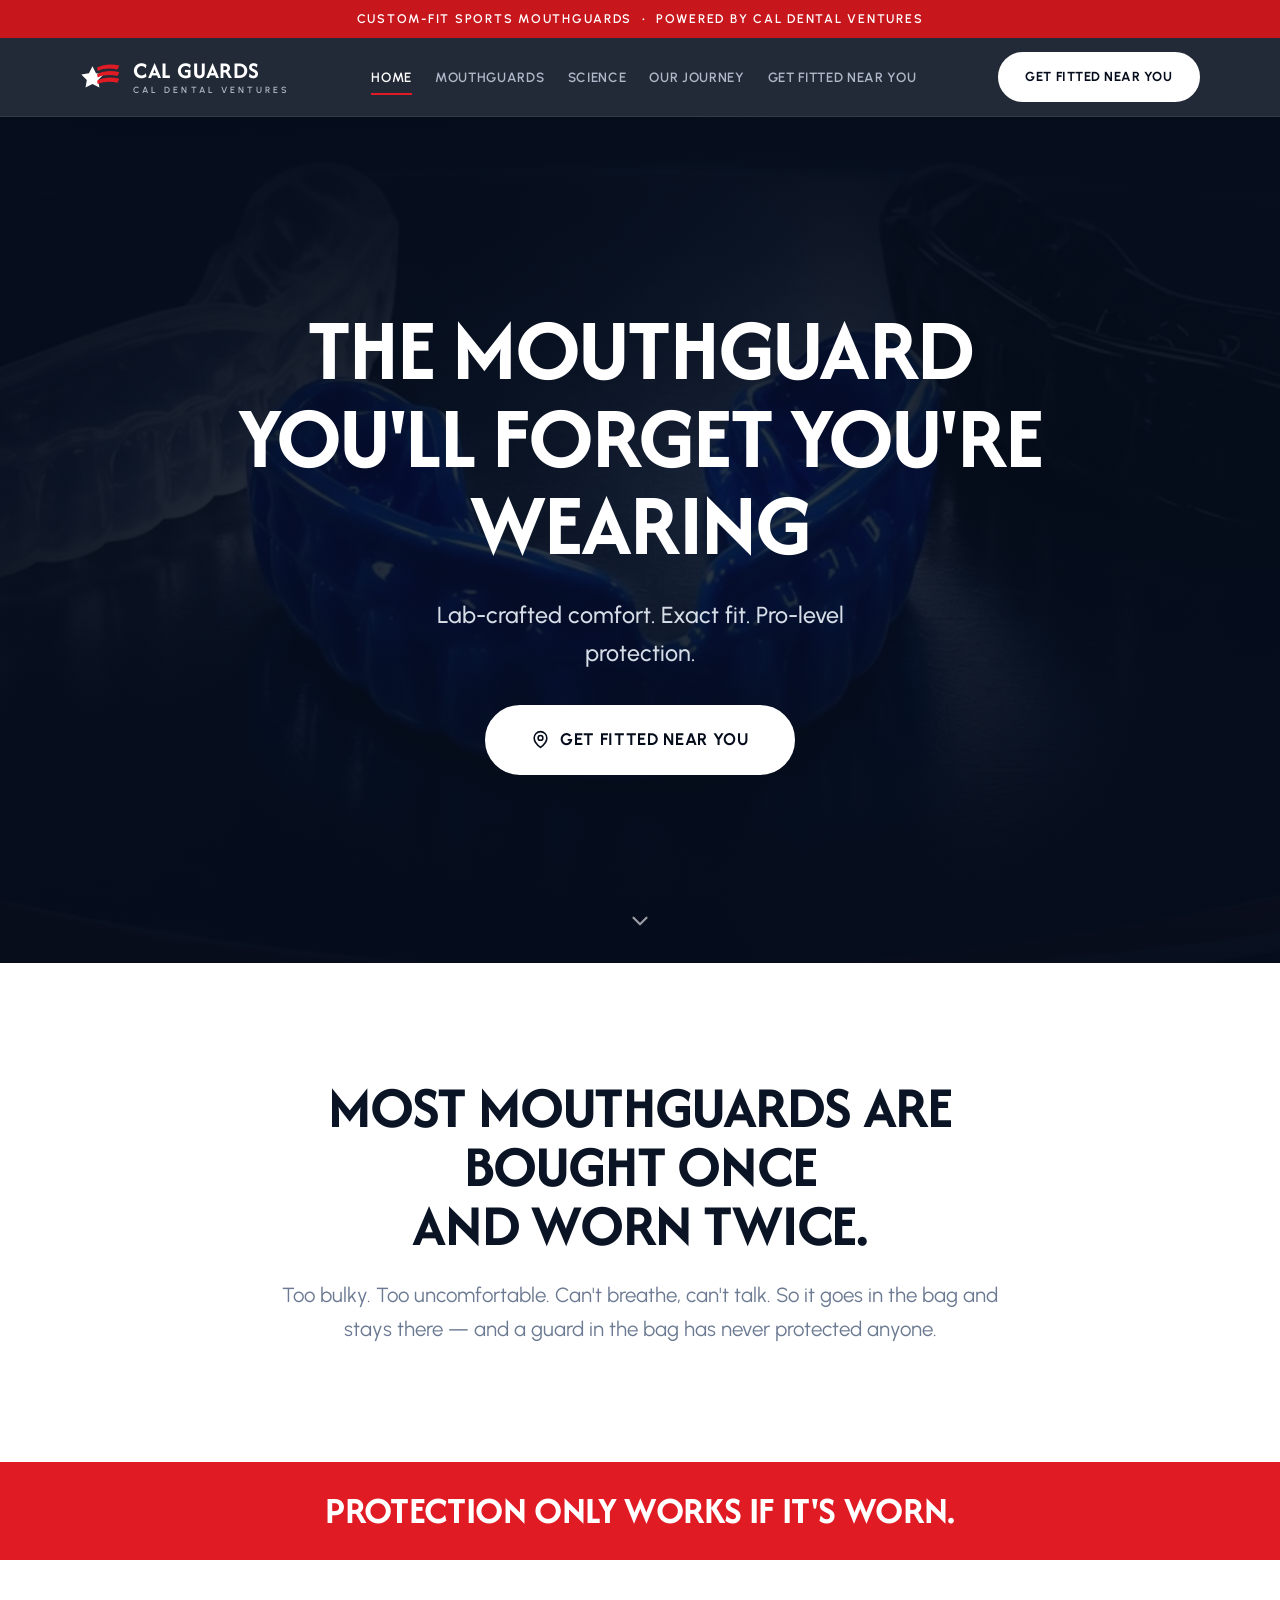
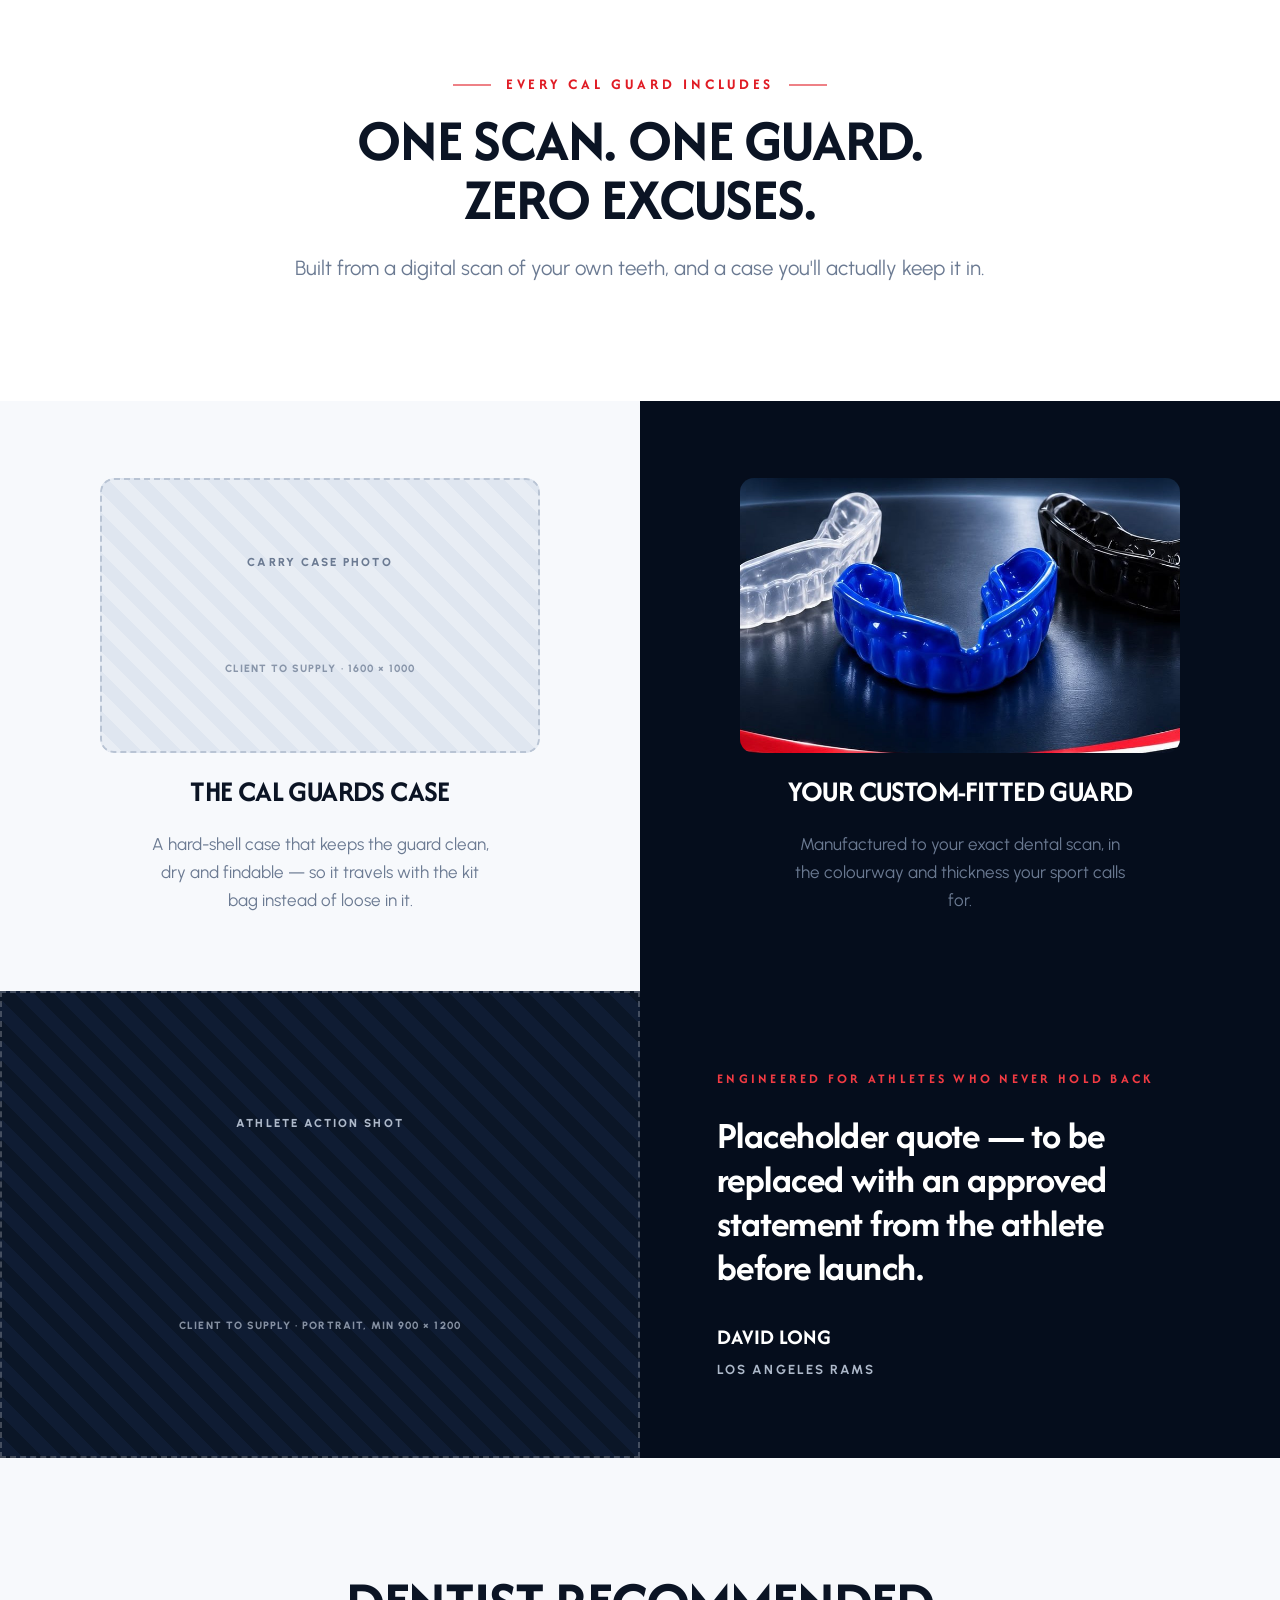
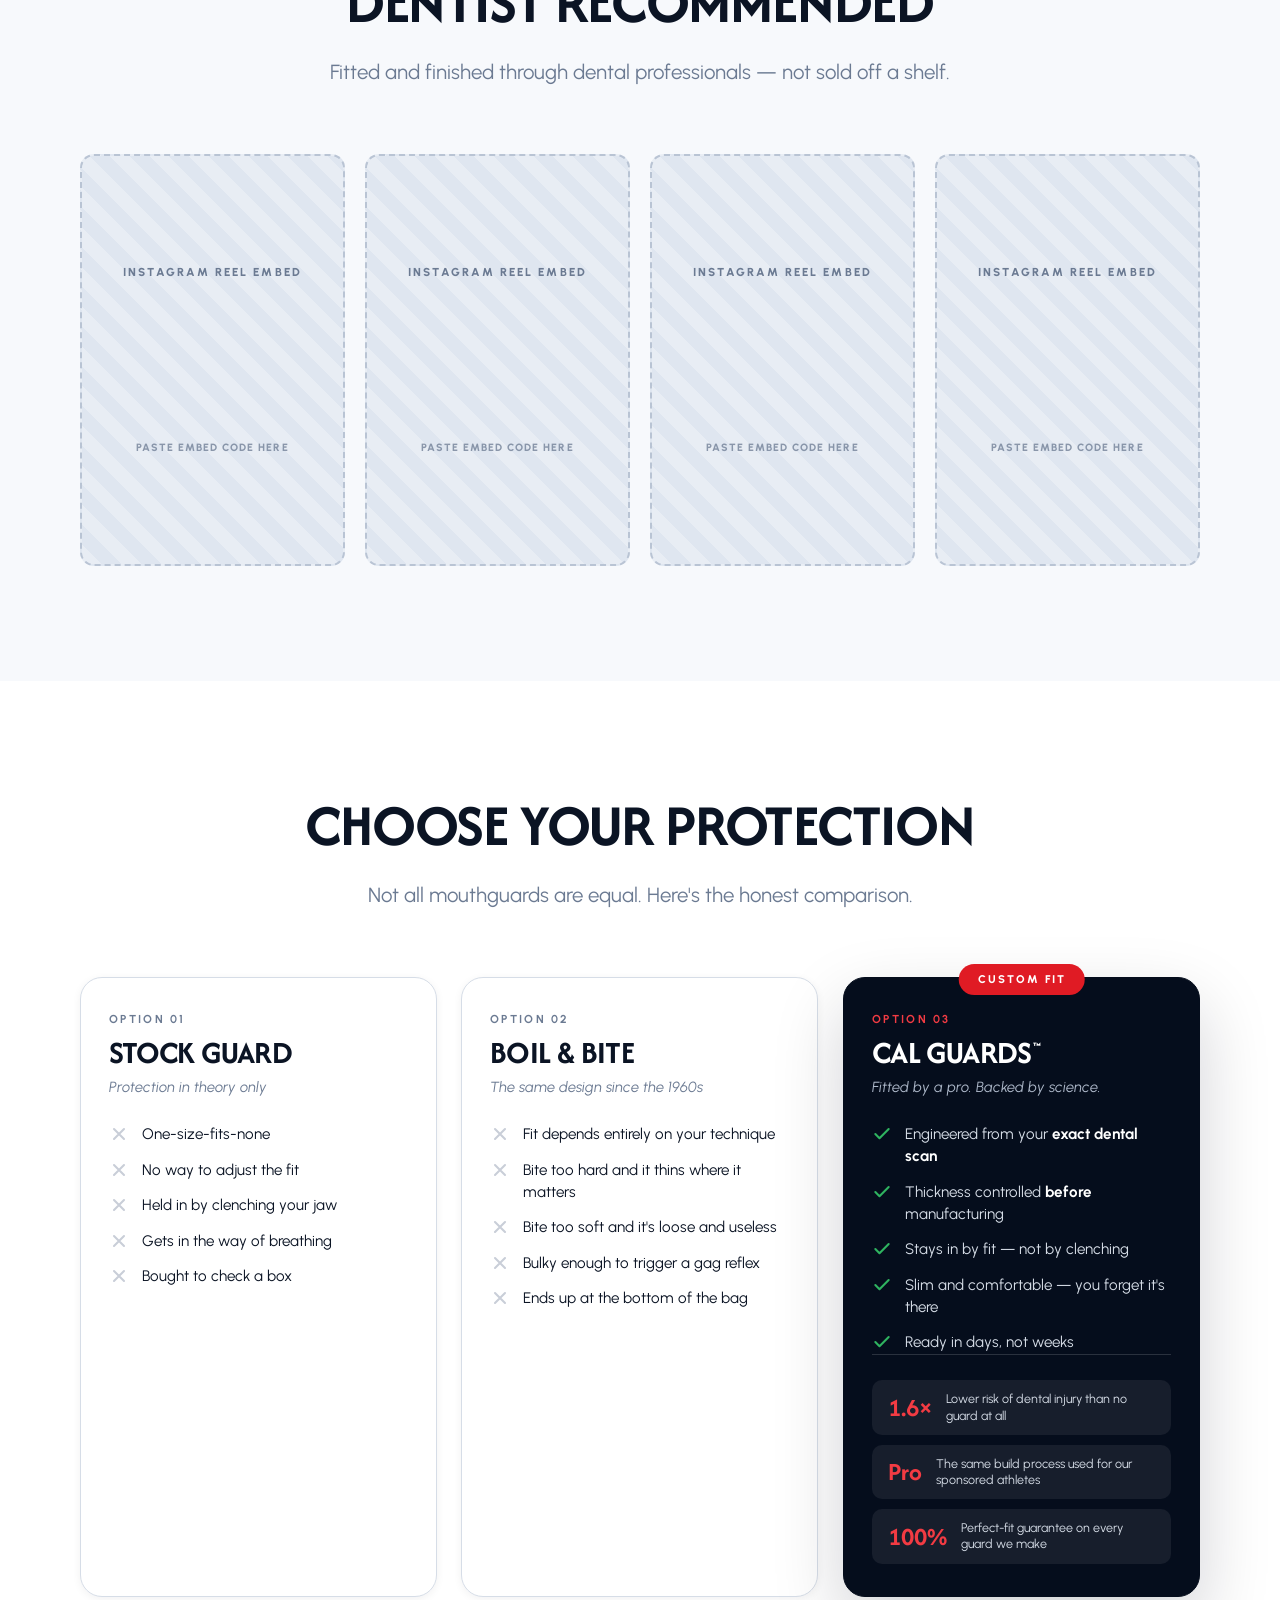
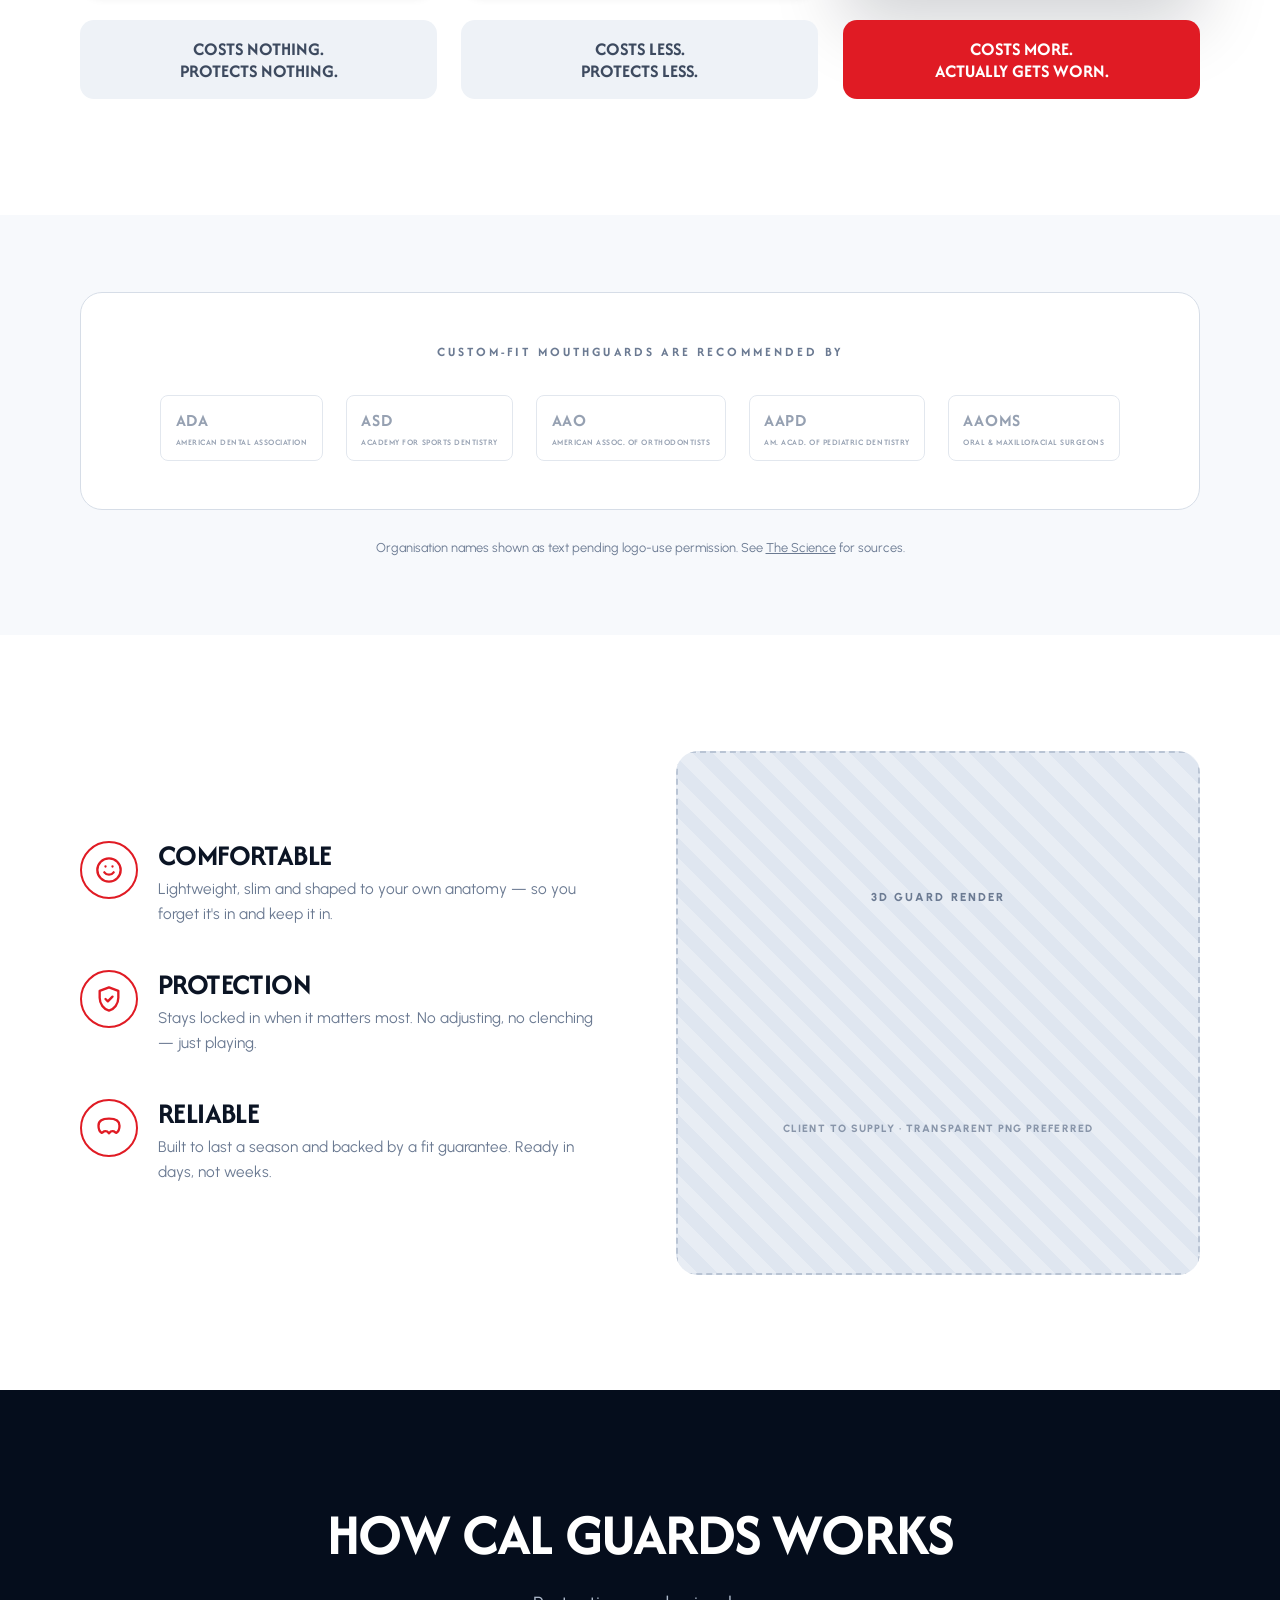
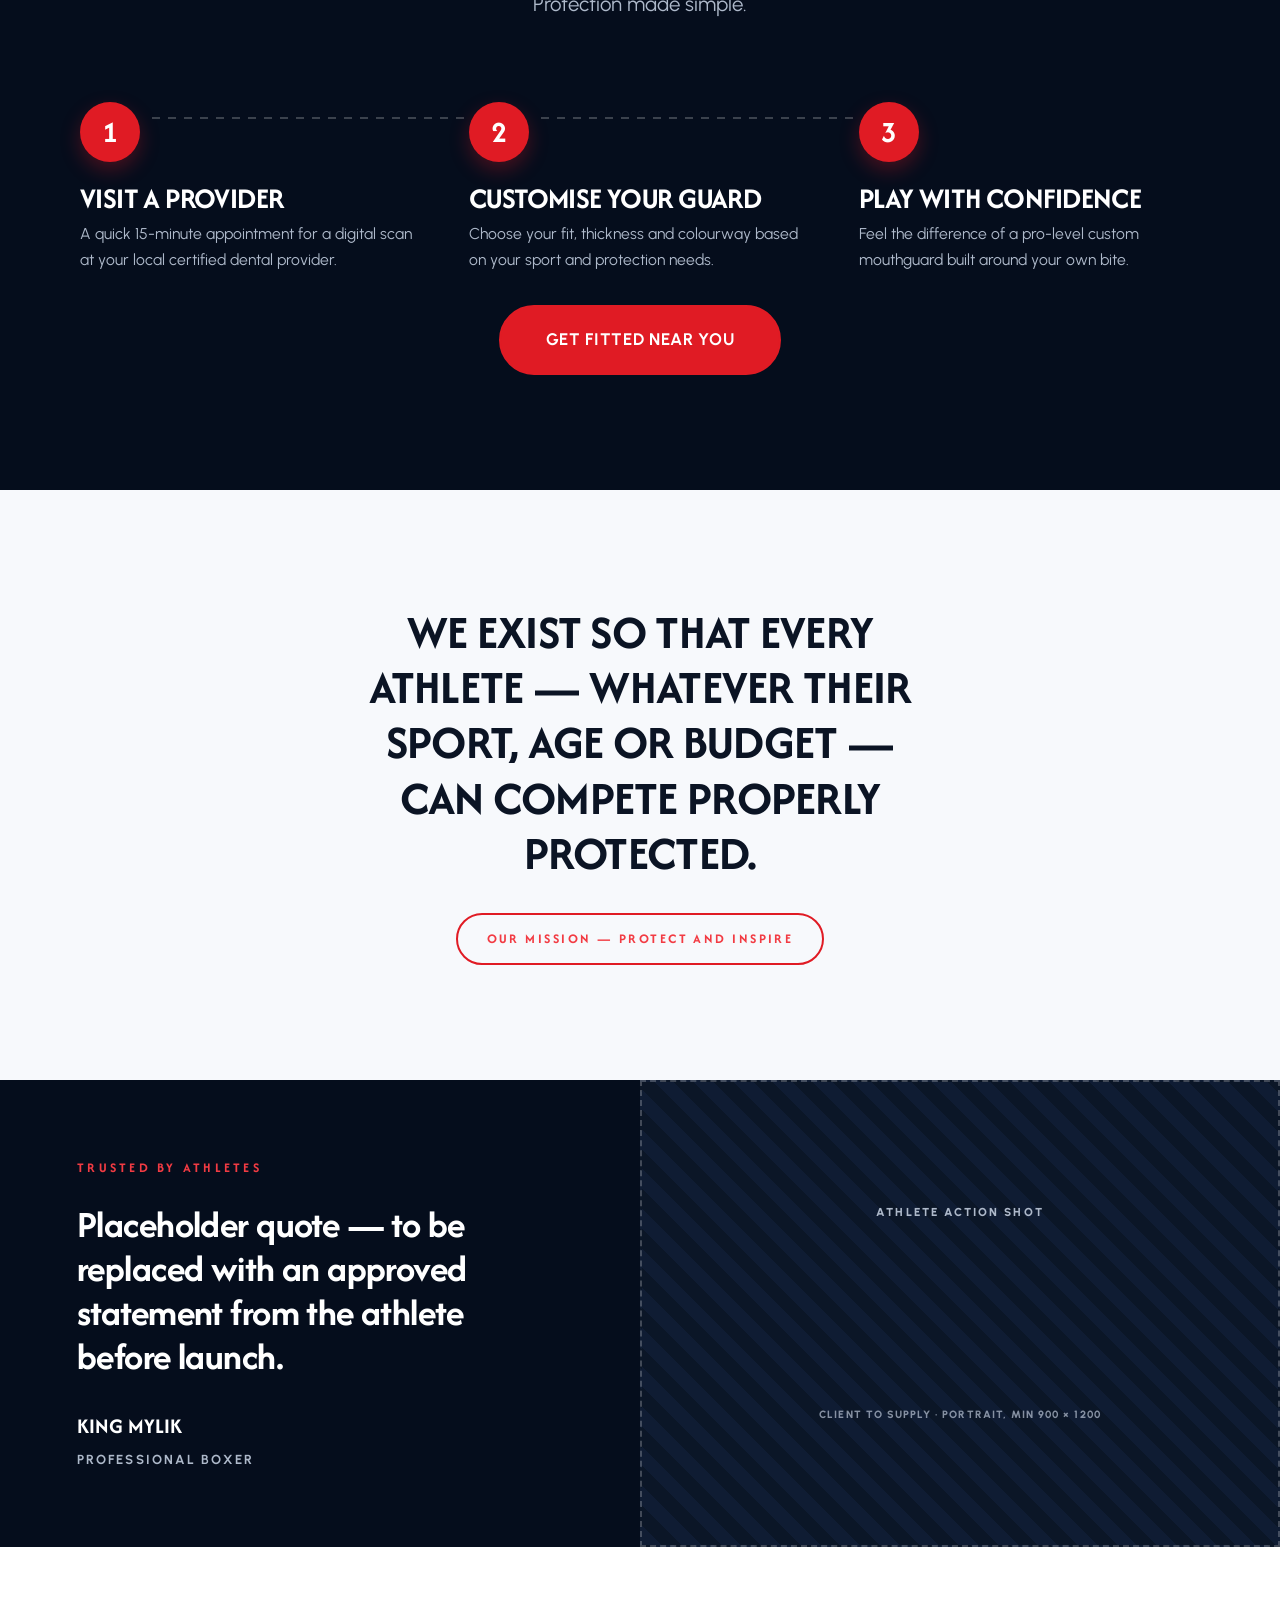
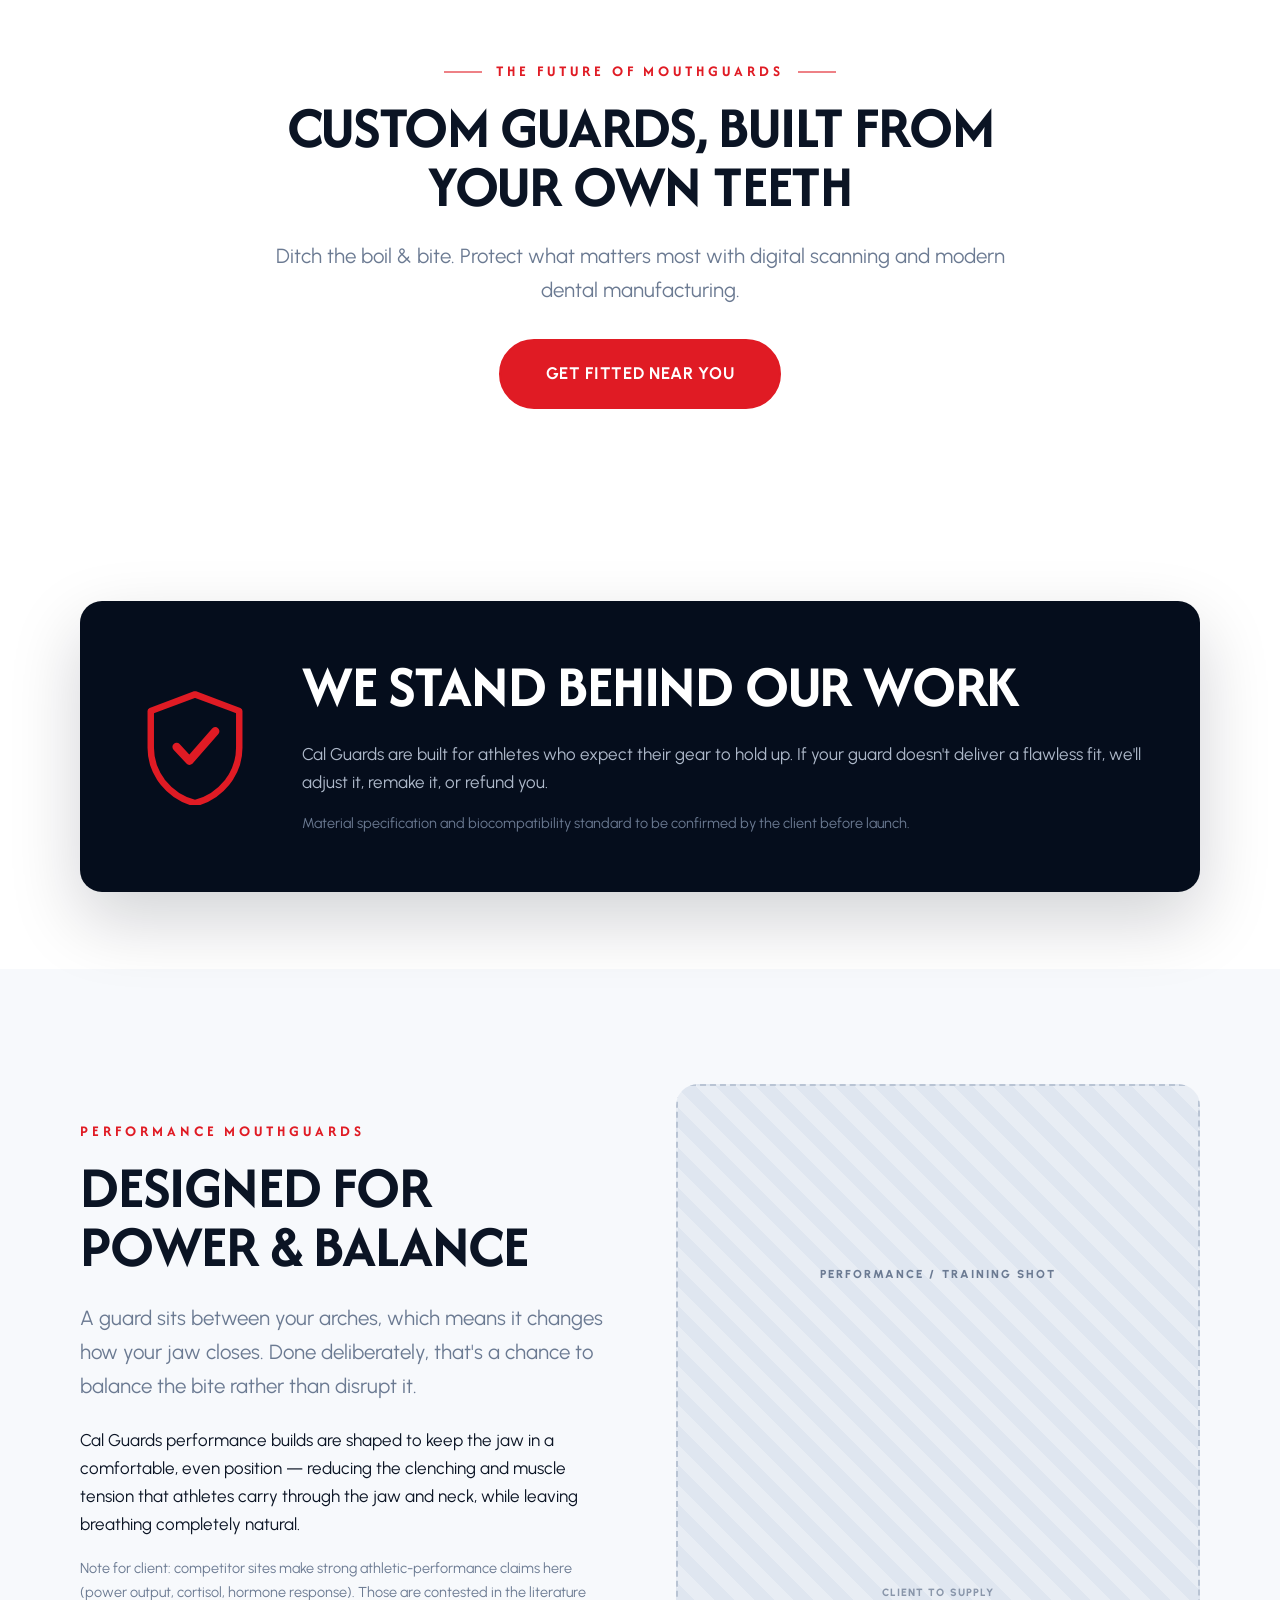
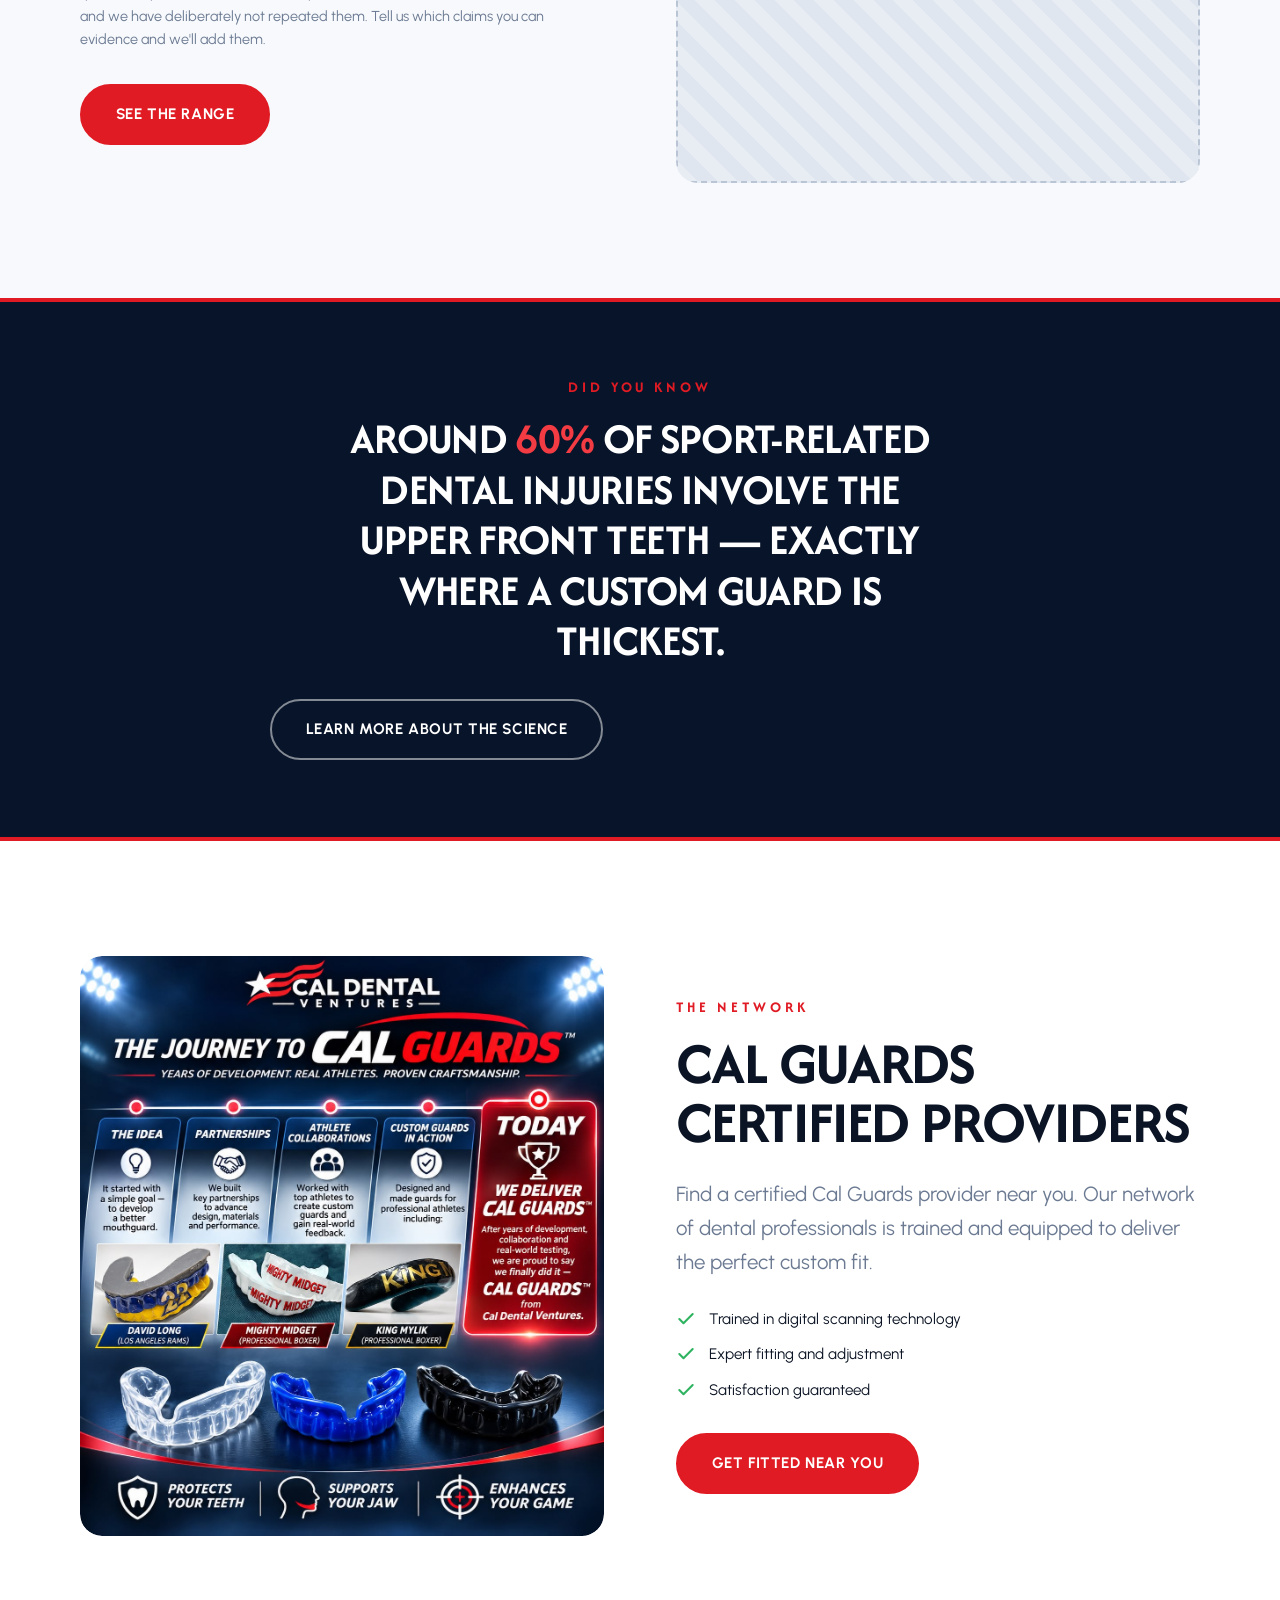
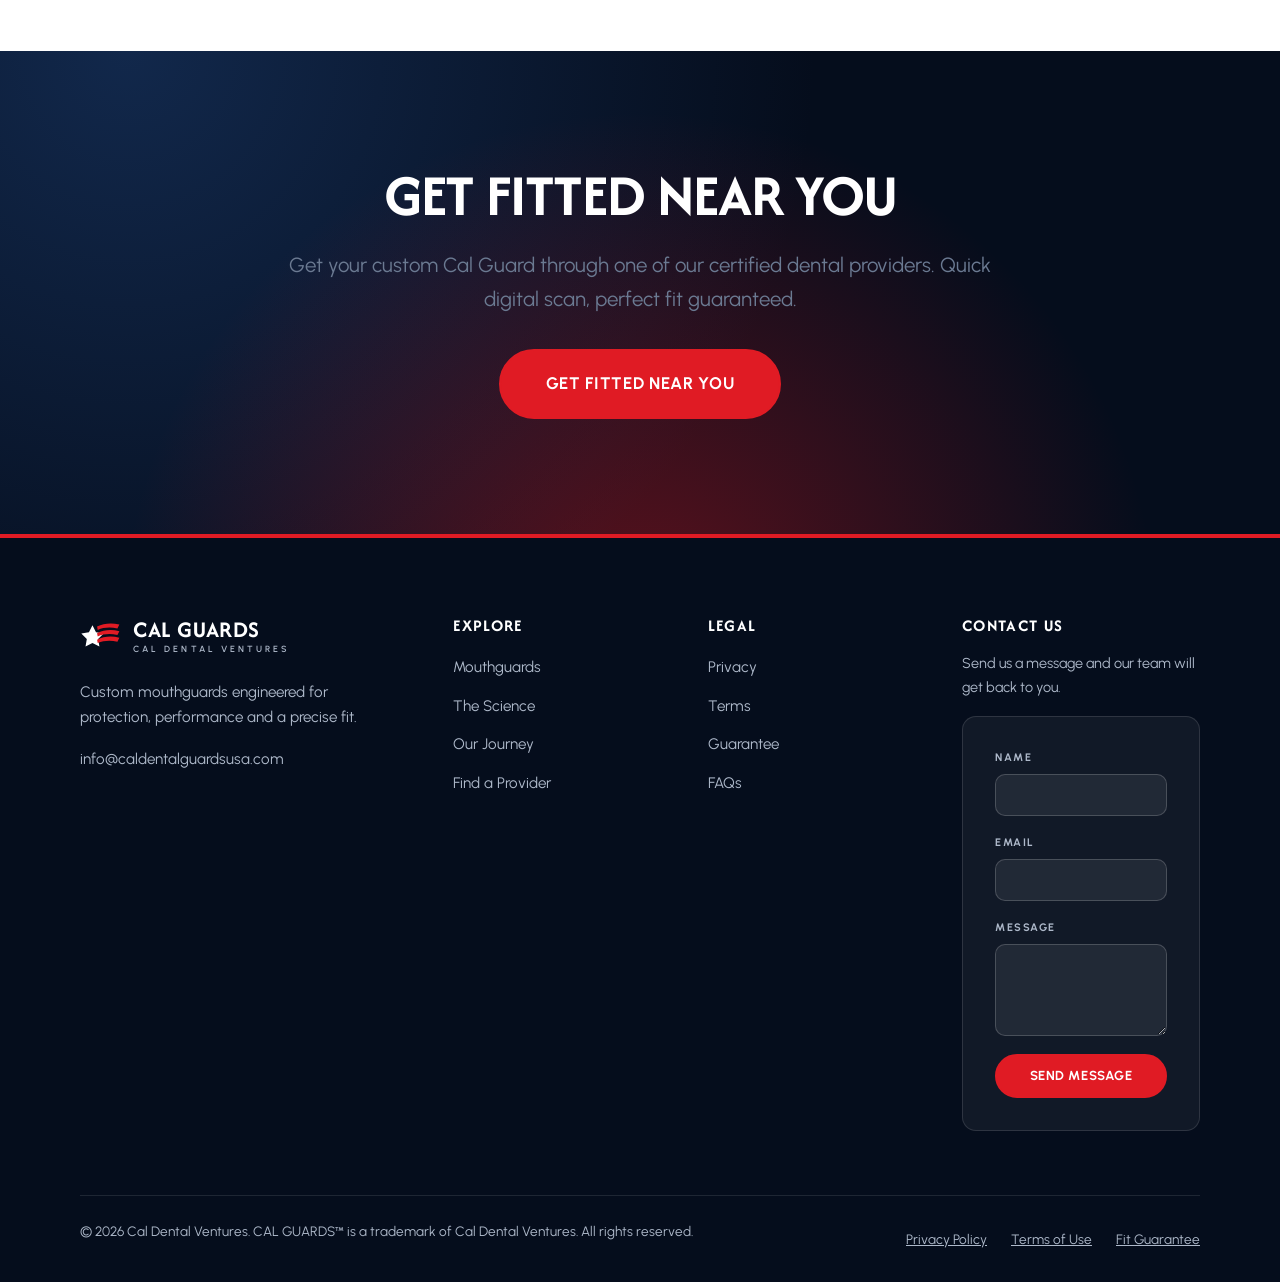
==== commit 86f48b4c: "First Commit" ====
--- a/index.html
+++ b/index.html
@@ -43,108 +43,119 @@
     <nav class="nav__links" id="primary-nav">
       <a href="index.html" aria-current="page">Home</a>
       <a href="mouthguards.html">Mouthguards</a>
-      <a href="science.html">The Science</a>
+      <a href="science.html">Science</a>
       <a href="journey.html">Our Journey</a>
-      <a href="providers.html">Find a Provider</a>
-      <a href="contact.html">Contact</a>
+      <a href="providers.html">Get Fitted Near You</a>
     </nav>
 
     <div class="nav__cta">
-      <a class="btn" href="providers.html">Get Fitted</a>
+      <a class="btn btn--light" href="providers.html">Get Fitted Near You</a>
     </div>
   </div>
 </header>
 
 <main>
 
-<!-- ============================= HERO ============================= -->
+<!-- ======================= 1. HERO ================================ -->
 <section class="hero">
   <div class="hero__media">
     <img src="assets/img/cal-guards-product.jpg" alt="CAL GUARDS custom sports mouthguards in clear, blue and black" fetchpriority="high">
   </div>
 
   <div class="wrap hero__inner">
-    <h1>Built to be<br><em>forgotten.</em></h1>
-    <p class="hero__sub">Custom-fit sports mouthguards engineered from your exact dental scan.</p>
+    <h1>The Mouthguard<br>You'll Forget You're Wearing</h1>
+    <p class="hero__sub">Lab-crafted comfort. Exact fit. Pro-level protection.</p>
 
     <div class="btn-row">
-      <a class="btn btn--lg" href="providers.html">Get Fitted Near You</a>
-      <a class="btn btn--ghost btn--lg" href="mouthguards.html">See the Guards</a>
-    </div>
-
-    <ul class="hero__trust">
-      <li>
-        <svg viewBox="0 0 24 24" fill="none" stroke="currentColor" stroke-width="2.5" stroke-linecap="round" stroke-linejoin="round" aria-hidden="true"><path d="M20 6 9 17l-5-5"/></svg>
-        Dental-lab crafted
-      </li>
-      <li>
-        <svg viewBox="0 0 24 24" fill="none" stroke="currentColor" stroke-width="2.5" stroke-linecap="round" stroke-linejoin="round" aria-hidden="true"><path d="M20 6 9 17l-5-5"/></svg>
-        Worn by pro athletes
-      </li>
-      <li>
-        <svg viewBox="0 0 24 24" fill="none" stroke="currentColor" stroke-width="2.5" stroke-linecap="round" stroke-linejoin="round" aria-hidden="true"><path d="M20 6 9 17l-5-5"/></svg>
-        Perfect-fit guarantee
-      </li>
-    </ul>
-  </div>
-
-</section>
-
-<!-- ======================== BENEFIT BAND ========================== -->
-<section class="band">
-  <div class="wrap band__grid">
-    <div class="band__item reveal">
-      <svg class="band__icon" viewBox="0 0 48 48" fill="none" aria-hidden="true">
-        <path d="M24 4 7 11v13c0 10.5 7.2 19.4 17 21.8C33.8 43.4 41 34.5 41 24V11Z" stroke="currentColor" stroke-width="2.6" stroke-linejoin="round"/>
-        <path d="M24 16c-3.3 0-4.8 1.6-6.2 1.6S15 16.8 15 20c0 4.4 1.6 6.6 2.6 9.4.8 2.3 1.2 4.6 2.6 4.6 1.6 0 1.4-3.4 3.8-3.4s2.2 3.4 3.8 3.4c1.4 0 1.8-2.3 2.6-4.6 1-2.8 2.6-5 2.6-9.4 0-3.2-1.4-2.4-2.8-2.4S27.3 16 24 16Z" fill="currentColor"/>
-      </svg>
-      <h3>Protects Your Teeth</h3>
-      <p>Full-coverage, impact-absorbing protection where it actually counts.</p>
-    </div>
-
-    <div class="band__item reveal" data-delay="1">
-      <svg class="band__icon" viewBox="0 0 48 48" fill="none" aria-hidden="true">
-        <path d="M31 6c-8.3 0-15 6.5-15 14.5 0 3.6 1 5.8-1.4 9.1L11 34.4c-.8 1.1-.1 2.6 1.3 2.6H16v4.5c0 1.9 1.6 3.5 3.5 3.5H27" stroke="currentColor" stroke-width="2.6" stroke-linecap="round" stroke-linejoin="round"/>
-        <path class="accent" d="M20 30c4.5 3.2 11 3.4 16 .6" stroke="currentColor" stroke-width="3.2" stroke-linecap="round"/>
-      </svg>
-      <h3>Supports Your Jaw</h3>
-      <p>Balanced bite alignment that eases clenching and muscle tension.</p>
-    </div>
-
-    <div class="band__item reveal" data-delay="2">
-      <svg class="band__icon" viewBox="0 0 48 48" fill="none" aria-hidden="true">
-        <circle cx="24" cy="24" r="18" stroke="currentColor" stroke-width="2.6"/>
-        <circle cx="24" cy="24" r="9" stroke="currentColor" stroke-width="2.6"/>
-        <circle class="accent" cx="24" cy="24" r="3.4" fill="currentColor"/>
-        <path d="M24 2v8M24 38v8M2 24h8M38 24h8" stroke="currentColor" stroke-width="2.6" stroke-linecap="round"/>
-      </svg>
-      <h3>Enhances Your Game</h3>
-      <p>Breathe, talk and move freely — nothing between you and the play.</p>
-    </div>
-  </div>
-</section>
-
-<!-- ========================== THE PROBLEM ========================= -->
-<section class="section callout" id="why">
-  <div class="wrap">
-    <p class="eyebrow reveal">The problem with most mouthguards</p>
-    <h2 class="callout__big reveal" data-delay="1">The best mouthguard is the one you'll <span>actually wear.</span></h2>
-    <p class="callout__note reveal" data-delay="2">Too bulky. Too uncomfortable. Can't breathe, can't talk — so it stays in the bag. A guard that lives in your gym bag protects exactly nothing.</p>
-    <p class="reveal" data-delay="3"><span class="callout__kicker">Protection only works if it's worn.</span></p>
-  </div>
-</section>
-
-<!-- ========================== COMPARISON ========================== -->
-<section class="section section--alt">
+      <a class="btn btn--light btn--lg" href="providers.html">
+        <svg viewBox="0 0 24 24" fill="none" stroke="currentColor" stroke-width="2" stroke-linecap="round" stroke-linejoin="round" aria-hidden="true" style="width:19px;height:19px"><path d="M20 10c0 6-8 12-8 12s-8-6-8-12a8 8 0 0 1 16 0Z"/><circle cx="12" cy="10" r="3"/></svg>
+        Get Fitted Near You
+      </a>
+    </div>
+  </div>
+
+  <a class="hero__scroll" href="#problem" aria-label="Scroll to content">
+    <svg viewBox="0 0 24 24" fill="none" stroke="currentColor" stroke-width="2" stroke-linecap="round" stroke-linejoin="round" aria-hidden="true"><path d="m6 9 6 6 6-6"/></svg>
+  </a>
+</section>
+
+<!-- ======================= 2. THE PROBLEM ========================= -->
+<section class="section center" id="problem">
+  <div class="wrap wrap--narrow">
+    <h2 class="reveal">Most mouthguards are bought once<br>and worn twice.</h2>
+    <p class="lede reveal" data-delay="1">Too bulky. Too uncomfortable. Can't breathe, can't talk. So it goes in the bag and stays there — and a guard in the bag has never protected anyone.</p>
+  </div>
+</section>
+
+<!-- ======================= 3. ACCENT STRIP ======================== -->
+<div class="strip reveal">Protection only works if it's worn.</div>
+
+<!-- ======================= 4. WHAT SHIPS ========================== -->
+<section class="section center">
+  <div class="wrap wrap--narrow">
+    <p class="eyebrow reveal">Every Cal Guard includes</p>
+    <h2 class="reveal" data-delay="1">One Scan. One Guard.<br>Zero Excuses.</h2>
+    <p class="lede reveal" data-delay="2">Built from a digital scan of your own teeth, and a case you'll actually keep it in.</p>
+  </div>
+</section>
+
+<div class="duo">
+  <div class="duo__panel duo__panel--light reveal">
+    <div class="duo__media">
+      <div class="ph ph--wide">Carry case photo<span>Client to supply · 1600 × 1000</span></div>
+    </div>
+    <h3>The Cal Guards Case</h3>
+    <p>A hard-shell case that keeps the guard clean, dry and findable — so it travels with the kit bag instead of loose in it.</p>
+  </div>
+
+  <div class="duo__panel duo__panel--dark reveal" data-delay="1">
+    <div class="duo__media">
+      <img src="assets/img/cal-guards-product.jpg" alt="Custom-fitted Cal Guards mouthguard" loading="lazy">
+    </div>
+    <h3>Your Custom-Fitted Guard</h3>
+    <p>Manufactured to your exact dental scan, in the colourway and thickness your sport calls for.</p>
+  </div>
+</div>
+
+<!-- ======================= 5. ATHLETE QUOTE ======================= -->
+<section class="quote-band">
+  <div class="quote-band__media">
+    <div class="ph ph--dark">Athlete action shot<span>Client to supply · portrait, min 900 × 1200</span></div>
+  </div>
+  <div class="quote-band__body">
+    <p class="quote-band__eyebrow reveal">Engineered for athletes who never hold back</p>
+    <p class="quote-band__quote reveal" data-delay="1">Placeholder quote — to be replaced with an approved statement from the athlete before launch.</p>
+    <p class="quote-band__name reveal" data-delay="2">David Long</p>
+    <p class="quote-band__role reveal" data-delay="2">Los Angeles Rams</p>
+  </div>
+</section>
+
+<!-- ======================= 6. DENTIST RECOMMENDED ================= -->
+<section class="section section--alt center">
+  <div class="wrap">
+    <div class="section-head">
+      <h2 class="reveal">Dentist Recommended</h2>
+      <p class="lede reveal" data-delay="1">Fitted and finished through dental professionals — not sold off a shelf.</p>
+    </div>
+
+    <div class="embed-grid">
+      <div class="ph ph--reel reveal">Instagram reel embed<span>Paste embed code here</span></div>
+      <div class="ph ph--reel reveal" data-delay="1">Instagram reel embed<span>Paste embed code here</span></div>
+      <div class="ph ph--reel reveal" data-delay="2">Instagram reel embed<span>Paste embed code here</span></div>
+      <div class="ph ph--reel reveal" data-delay="3">Instagram reel embed<span>Paste embed code here</span></div>
+    </div>
+  </div>
+</section>
+
+<!-- ======================= 7. CHOOSE YOUR PROTECTION =============== -->
+<section class="section">
   <div class="wrap">
     <div class="section-head center">
-      <p class="eyebrow reveal">Know the difference</p>
-      <h2 class="reveal" data-delay="1">Choose Your Protection</h2>
-      <p class="lede reveal" data-delay="2">Not every mouthguard is built the same. Here's an honest look at your options.</p>
+      <h2 class="reveal">Choose Your Protection</h2>
+      <p class="lede reveal" data-delay="1">Not all mouthguards are equal. Here's the honest comparison.</p>
     </div>
 
     <div class="compare">
-      <!-- Stock -->
       <article class="card reveal" data-reveal="scale">
         <p class="card__label">Option 01</p>
         <h3 class="card__title">Stock Guard</h3>
@@ -158,7 +169,6 @@
         </ul>
       </article>
 
-      <!-- Boil & bite -->
       <article class="card reveal" data-reveal="scale" data-delay="1">
         <p class="card__label">Option 02</p>
         <h3 class="card__title">Boil &amp; Bite</h3>
@@ -172,12 +182,11 @@
         </ul>
       </article>
 
-      <!-- Cal Guards -->
       <article class="card card--featured reveal" data-reveal="scale" data-delay="2">
         <span class="card__flag">Custom Fit</span>
         <p class="card__label">Option 03</p>
         <h3 class="card__title">Cal Guards<span class="tm">™</span></h3>
-        <p class="card__sub">Built by a dental lab. Backed by science.</p>
+        <p class="card__sub">Fitted by a pro. Backed by science.</p>
         <ul class="check-list">
           <li><svg class="yes" viewBox="0 0 24 24" fill="none" stroke="currentColor" stroke-width="2.5" stroke-linecap="round" stroke-linejoin="round" aria-hidden="true"><path d="M20 6 9 17l-5-5"/></svg><span>Engineered from your <strong>exact dental scan</strong></span></li>
           <li><svg class="yes" viewBox="0 0 24 24" fill="none" stroke="currentColor" stroke-width="2.5" stroke-linecap="round" stroke-linejoin="round" aria-hidden="true"><path d="M20 6 9 17l-5-5"/></svg><span>Thickness controlled <strong>before</strong> manufacturing</span></li>
@@ -199,126 +208,136 @@
       <div class="reveal" data-delay="1">Costs less.<br>Protects less.</div>
       <div class="reveal" data-delay="2">Costs more.<br>Actually gets worn.</div>
     </div>
-
-    <p class="sources reveal">Injury-risk figures reflect published findings on custom-fitted versus non-custom mouthguards. See <a href="science.html">The Science</a> for sources.</p>
-  </div>
-</section>
-
-<!-- =========================== HOW IT WORKS ======================= -->
+  </div>
+</section>
+
+<!-- ======================= 8. RECOMMENDED BY ====================== -->
+<section class="section section--tight section--alt">
+  <div class="wrap">
+    <div class="endorse reveal">
+      <p class="endorse__label">Custom-fit mouthguards are recommended by</p>
+      <div class="logo-row">
+        <div>ADA<small>American Dental Association</small></div>
+        <div>ASD<small>Academy for Sports Dentistry</small></div>
+        <div>AAO<small>American Assoc. of Orthodontists</small></div>
+        <div>AAPD<small>Am. Acad. of Pediatric Dentistry</small></div>
+        <div>AAOMS<small>Oral &amp; Maxillofacial Surgeons</small></div>
+      </div>
+    </div>
+    <p class="sources reveal">Organisation names shown as text pending logo-use permission. See <a href="science.html">The Science</a> for sources.</p>
+  </div>
+</section>
+
+<!-- ======================= 9. PRODUCT DIAGRAM ===================== -->
+<section class="section">
+  <div class="wrap">
+    <div class="diagram">
+      <div class="diagram__list">
+        <div class="diagram__item reveal" data-reveal="left">
+          <div class="diagram__icon">
+            <svg viewBox="0 0 24 24" fill="none" stroke="currentColor" stroke-width="2" stroke-linecap="round" stroke-linejoin="round" aria-hidden="true"><circle cx="12" cy="12" r="10"/><path d="M8 14s1.5 2 4 2 4-2 4-2"/><path d="M9 9h.01M15 9h.01"/></svg>
+          </div>
+          <div>
+            <h3>Comfortable</h3>
+            <p>Lightweight, slim and shaped to your own anatomy — so you forget it's in and keep it in.</p>
+          </div>
+        </div>
+
+        <div class="diagram__item reveal" data-reveal="left" data-delay="1">
+          <div class="diagram__icon">
+            <svg viewBox="0 0 24 24" fill="none" stroke="currentColor" stroke-width="2" stroke-linecap="round" stroke-linejoin="round" aria-hidden="true"><path d="M12 2 4 5v6c0 5.2 3.4 9.7 8 11 4.6-1.3 8-5.8 8-11V5Z"/><path d="m9 12 2 2 4-4"/></svg>
+          </div>
+          <div>
+            <h3>Protection</h3>
+            <p>Stays locked in when it matters most. No adjusting, no clenching — just playing.</p>
+          </div>
+        </div>
+
+        <div class="diagram__item reveal" data-reveal="left" data-delay="2">
+          <div class="diagram__icon">
+            <svg viewBox="0 0 24 24" fill="none" stroke="currentColor" stroke-width="2" stroke-linecap="round" stroke-linejoin="round" aria-hidden="true"><path d="M3 10c0-4 3-6 9-6s9 2 9 6c0 3-1.3 5.2-2.6 6-.9.6-1-1.3-3.4-1.3s-2.6 1.9-3 1.9-.6-1.9-3-1.9-2.5 1.9-3.4 1.3C4.3 15.2 3 13 3 10Z"/></svg>
+          </div>
+          <div>
+            <h3>Reliable</h3>
+            <p>Built to last a season and backed by a fit guarantee. Ready in days, not weeks.</p>
+          </div>
+        </div>
+      </div>
+
+      <div class="diagram__media reveal" data-reveal="right">
+        <div class="ph ph--square">3D guard render<span>Client to supply · transparent PNG preferred</span></div>
+      </div>
+    </div>
+  </div>
+</section>
+
+<!-- ======================= 10. HOW IT WORKS ======================= -->
 <section class="section section--dark">
   <div class="wrap">
     <div class="section-head center">
-      <p class="eyebrow reveal">How it works</p>
-      <h2 class="reveal" data-delay="1">Three Steps to a Perfect Fit</h2>
-      <p class="lede reveal" data-delay="2">No boiling water. No guesswork. Just a quick scan and a guard made only for you.</p>
+      <h2 class="reveal">How Cal Guards Works</h2>
+      <p class="lede reveal" data-delay="1">Protection made simple.</p>
     </div>
 
     <div class="steps">
       <div class="step reveal">
         <div class="step__num">1</div>
-        <h3>Get Scanned</h3>
-        <p>Book a 15-minute visit with a certified provider for a digital scan of your teeth — no messy impression trays.</p>
+        <h3>Visit a Provider</h3>
+        <p>A quick 15-minute appointment for a digital scan at your local certified dental provider.</p>
       </div>
       <div class="step reveal" data-delay="1">
         <div class="step__num">2</div>
-        <h3>Build Your Guard</h3>
-        <p>Choose your colorway, thickness and style based on your sport, then our lab crafts it to your scan.</p>
+        <h3>Customise Your Guard</h3>
+        <p>Choose your fit, thickness and colourway based on your sport and protection needs.</p>
       </div>
       <div class="step reveal" data-delay="2">
         <div class="step__num">3</div>
-        <h3>Play Protected</h3>
-        <p>Your Cal Guard arrives ready to wear. Slide it in, forget it's there, and go compete.</p>
+        <h3>Play With Confidence</h3>
+        <p>Feel the difference of a pro-level custom mouthguard built around your own bite.</p>
       </div>
     </div>
 
     <div class="btn-row btn-row--center">
-      <a class="btn btn--lg" href="providers.html">Find a Provider Near You</a>
-    </div>
-  </div>
-</section>
-
-<!-- =========================== COLORWAYS ========================== -->
-<section class="section">
-  <div class="wrap">
-    <div class="section-head center">
-      <p class="eyebrow reveal">Pick your look</p>
-      <h2 class="reveal" data-delay="1">Three Signature Colorways</h2>
-      <p class="lede reveal" data-delay="2">Every Cal Guard is built on the same lab-crafted base. Choose the finish that matches your kit.</p>
-    </div>
-
-    <div class="colorways">
-      <article class="cw reveal">
-        <div class="cw__swatch cw__swatch--clear"></div>
-        <h3>Crystal Clear</h3>
-        <p>Low profile and nearly invisible on camera. The default for athletes who want it unnoticed.</p>
-      </article>
-      <article class="cw reveal" data-delay="1">
-        <div class="cw__swatch cw__swatch--blue"></div>
-        <h3>Varsity Blue</h3>
-        <p>Deep team blue with a high-gloss finish. Easy to spot in the bag, easy to own on the field.</p>
-      </article>
-      <article class="cw reveal" data-delay="2">
-        <div class="cw__swatch cw__swatch--black"></div>
-        <h3>Blackout</h3>
-        <p>Matte-dark and all business. The pick of our boxing and combat-sport athletes.</p>
-      </article>
-    </div>
-
-    <p class="center reveal" style="margin-top:2.5rem;color:var(--text-muted)">Custom team colors, names and numbers available on request.</p>
-  </div>
-</section>
-
-<!-- ============================ ATHLETES ========================== -->
-<section class="section section--dark">
-  <div class="wrap">
-    <div class="section-head center">
-      <p class="eyebrow reveal">Trusted on the field and in the ring</p>
-      <h2 class="reveal" data-delay="1">Made With Real Athletes</h2>
-      <p class="lede reveal" data-delay="2">We didn't design Cal Guards in a vacuum. We built them alongside the people who take the hits.</p>
-    </div>
-
-    <div class="athletes">
-      <article class="athlete reveal">
-        <p class="athlete__quote">Custom-built guards for the pro game — designed, scanned and finished in our lab to the same spec we ship to every customer.</p>
-        <p class="athlete__name">David Long</p>
-        <p class="athlete__role">Los Angeles Rams</p>
-      </article>
-      <article class="athlete reveal" data-delay="1">
-        <p class="athlete__quote">Fight-ready protection with custom lettering, built to stay put through twelve rounds without a single adjustment.</p>
-        <p class="athlete__name">Mighty Midget</p>
-        <p class="athlete__role">Professional Boxer</p>
-      </article>
-      <article class="athlete reveal" data-delay="2">
-        <p class="athlete__quote">A blackout guard finished with gold detail — proof that a guard can be personal and still be all business.</p>
-        <p class="athlete__name">King Mylik</p>
-        <p class="athlete__role">Professional Boxer</p>
-      </article>
-    </div>
-  </div>
-</section>
-
-<!-- ============================ JOURNEY =========================== -->
-<section class="section section--alt">
-  <div class="wrap">
-    <div class="split">
-      <div class="split__media reveal" data-reveal="left">
-        <img src="assets/img/cal-guards-journey.jpg" alt="The journey to Cal Guards: the idea, partnerships, athlete collaborations, custom guards in action, and the guards we deliver today" loading="lazy">
-      </div>
-      <div class="split__body reveal" data-reveal="right" data-delay="1">
-        <p class="eyebrow">Years of development</p>
-        <h2>The Journey to Cal Guards</h2>
-        <p class="lede">It started with one simple goal — to develop a better mouthguard. Then came the partnerships, the athlete collaborations, and years of real-world testing.</p>
-        <p>Today, after all of it, we're proud to say we finally did it: CAL GUARDS™, from Cal Dental Ventures.</p>
-        <div class="btn-row">
-          <a class="btn btn--outline" href="journey.html">Read the Full Story</a>
-        </div>
-      </div>
-    </div>
-  </div>
-</section>
-
-<!-- =========================== GUARANTEE ========================== -->
-<section class="section">
+      <a class="btn btn--lg" href="providers.html">Get Fitted Near You</a>
+    </div>
+  </div>
+</section>
+
+<!-- ======================= 11. MISSION ============================ -->
+<section class="section mission section--alt">
+  <div class="wrap wrap--narrow">
+    <p class="mission__statement reveal">We exist so that every athlete — whatever their sport, age or budget — can compete properly protected.</p>
+    <p class="reveal" data-delay="1"><span class="mission__tag">Our mission — protect and inspire</span></p>
+  </div>
+</section>
+
+<!-- ======================= 12. SECOND QUOTE ======================= -->
+<section class="quote-band quote-band--flip">
+  <div class="quote-band__media">
+    <div class="ph ph--dark">Athlete action shot<span>Client to supply · portrait, min 900 × 1200</span></div>
+  </div>
+  <div class="quote-band__body">
+    <p class="quote-band__eyebrow reveal">Trusted by athletes</p>
+    <p class="quote-band__quote reveal" data-delay="1">Placeholder quote — to be replaced with an approved statement from the athlete before launch.</p>
+    <p class="quote-band__name reveal" data-delay="2">King Mylik</p>
+    <p class="quote-band__role reveal" data-delay="2">Professional Boxer</p>
+  </div>
+</section>
+
+<!-- ======================= 13. THE FUTURE ========================= -->
+<section class="section center">
+  <div class="wrap wrap--narrow">
+    <p class="eyebrow reveal">The future of mouthguards</p>
+    <h2 class="reveal" data-delay="1">Custom Guards, Built From Your Own Teeth</h2>
+    <p class="lede reveal" data-delay="2">Ditch the boil &amp; bite. Protect what matters most with digital scanning and modern dental manufacturing.</p>
+    <div class="btn-row reveal" data-delay="3">
+      <a class="btn btn--lg" href="providers.html">Get Fitted Near You</a>
+    </div>
+  </div>
+</section>
+
+<!-- ======================= 14. GUARANTEE ========================== -->
+<section class="section section--tight">
   <div class="wrap">
     <div class="guarantee reveal">
       <svg class="guarantee__badge" viewBox="0 0 64 64" fill="none" aria-hidden="true">
@@ -326,22 +345,77 @@
         <path d="M22 32.5 29 40l14-16" stroke="currentColor" stroke-width="4.5" stroke-linecap="round" stroke-linejoin="round"/>
       </svg>
       <div>
-        <h2>We Stand Behind Every Guard</h2>
-        <p>Cal Guards are made for athletes who expect their gear to hold up. If your guard doesn't deliver a flawless fit, we'll adjust it, remake it, or refund you. No arguments.</p>
-      </div>
-    </div>
-  </div>
-</section>
-
-<!-- ============================== CTA ============================= -->
+        <h2>We Stand Behind Our Work</h2>
+        <p>Cal Guards are built for athletes who expect their gear to hold up. If your guard doesn't deliver a flawless fit, we'll adjust it, remake it, or refund you.</p>
+        <p style="margin-top:1rem;font-size:.9rem;color:var(--slate-500)">Material specification and biocompatibility standard to be confirmed by the client before launch.</p>
+      </div>
+    </div>
+  </div>
+</section>
+
+<!-- ======================= 15. PERFORMANCE ======================== -->
+<section class="section section--alt">
+  <div class="wrap">
+    <div class="split">
+      <div class="split__body reveal" data-reveal="right">
+        <p class="eyebrow">Performance mouthguards</p>
+        <h2>Designed for Power &amp; Balance</h2>
+        <p class="lede">A guard sits between your arches, which means it changes how your jaw closes. Done deliberately, that's a chance to balance the bite rather than disrupt it.</p>
+        <p>Cal Guards performance builds are shaped to keep the jaw in a comfortable, even position — reducing the clenching and muscle tension that athletes carry through the jaw and neck, while leaving breathing completely natural.</p>
+        <p style="font-size:.9rem;color:var(--slate-500)">Note for client: competitor sites make strong athletic-performance claims here (power output, cortisol, hormone response). Those are contested in the literature and we have deliberately not repeated them. Tell us which claims you can evidence and we'll add them.</p>
+        <div class="btn-row">
+          <a class="btn" href="mouthguards.html">See the Range</a>
+        </div>
+      </div>
+      <div class="split__media reveal" data-reveal="left">
+        <div class="ph ph--portrait">Performance / training shot<span>Client to supply</span></div>
+      </div>
+    </div>
+  </div>
+</section>
+
+<!-- ======================= 16. DID YOU KNOW ======================= -->
+<section class="section section--tight didyouknow">
+  <div class="wrap wrap--narrow">
+    <p class="eyebrow reveal" style="justify-content:center;display:flex">Did you know</p>
+    <p class="didyouknow__fact reveal" data-delay="1">Around <b>60%</b> of sport-related dental injuries involve the upper front teeth — exactly where a custom guard is thickest.</p>
+    <div class="btn-row reveal" data-delay="2">
+      <a class="btn btn--ghost" href="science.html">Learn More About the Science</a>
+    </div>
+  </div>
+</section>
+
+<!-- ======================= 17. CERTIFIED PROVIDERS ================ -->
+<section class="section">
+  <div class="wrap">
+    <div class="split">
+      <div class="split__media reveal" data-reveal="left">
+        <img src="assets/img/cal-guards-journey.jpg" alt="The journey to Cal Guards, including custom guards built for professional athletes" loading="lazy">
+      </div>
+      <div class="split__body reveal" data-reveal="right">
+        <p class="eyebrow">The network</p>
+        <h2>Cal Guards Certified Providers</h2>
+        <p class="lede">Find a certified Cal Guards provider near you. Our network of dental professionals is trained and equipped to deliver the perfect custom fit.</p>
+        <ul class="check-list" style="margin-top:1.75rem">
+          <li><svg class="yes" viewBox="0 0 24 24" fill="none" stroke="currentColor" stroke-width="2.5" stroke-linecap="round" stroke-linejoin="round" aria-hidden="true"><path d="M20 6 9 17l-5-5"/></svg><span>Trained in digital scanning technology</span></li>
+          <li><svg class="yes" viewBox="0 0 24 24" fill="none" stroke="currentColor" stroke-width="2.5" stroke-linecap="round" stroke-linejoin="round" aria-hidden="true"><path d="M20 6 9 17l-5-5"/></svg><span>Expert fitting and adjustment</span></li>
+          <li><svg class="yes" viewBox="0 0 24 24" fill="none" stroke="currentColor" stroke-width="2.5" stroke-linecap="round" stroke-linejoin="round" aria-hidden="true"><path d="M20 6 9 17l-5-5"/></svg><span>Satisfaction guaranteed</span></li>
+        </ul>
+        <div class="btn-row">
+          <a class="btn" href="providers.html">Get Fitted Near You</a>
+        </div>
+      </div>
+    </div>
+  </div>
+</section>
+
+<!-- ======================= 18. FINAL CTA ========================== -->
 <section class="section cta">
   <div class="wrap wrap--narrow">
-    <p class="eyebrow reveal">Ready when you are</p>
-    <h2 class="reveal" data-delay="1">Get Fitted for Your Cal Guard</h2>
-    <p class="lede center reveal" data-delay="2">Find a certified Cal Dental Ventures provider near you, or send us a message and we'll help you get started.</p>
-    <div class="btn-row reveal" data-delay="3">
-      <a class="btn btn--lg" href="providers.html">Find a Provider</a>
-      <a class="btn btn--ghost btn--lg" href="contact.html">Contact the Team</a>
+    <h2 class="reveal">Get Fitted Near You</h2>
+    <p class="lede center reveal" data-delay="1">Get your custom Cal Guard through one of our certified dental providers. Quick digital scan, perfect fit guaranteed.</p>
+    <div class="btn-row reveal" data-delay="2">
+      <a class="btn btn--lg" href="providers.html">Get Fitted Near You</a>
     </div>
   </div>
 </section>
@@ -365,7 +439,8 @@
             <span class="logo__sub">Cal Dental Ventures</span>
           </span>
         </a>
-        <p>Custom-fit sports mouthguards engineered for protection, comfort and a fit you'll actually keep in.</p>
+        <p>Custom mouthguards engineered for protection, performance and a precise fit.</p>
+        <p style="margin-top:1rem"><a href="mailto:info@caldentalguardsusa.com">info@caldentalguardsusa.com</a></p>
       </div>
 
       <div>
@@ -379,47 +454,39 @@
       </div>
 
       <div>
-        <h4>Company</h4>
+        <h4>Legal</h4>
         <ul>
-          <li><a href="contact.html">Contact Us</a></li>
-          <li><a href="providers.html#partner">Become a Provider</a></li>
-          <li><a href="mouthguards.html#teams">Teams &amp; Bulk Orders</a></li>
+          <li><a href="#">Privacy</a></li>
+          <li><a href="#">Terms</a></li>
+          <li><a href="#">Guarantee</a></li>
           <li><a href="contact.html#faq">FAQs</a></li>
         </ul>
       </div>
 
       <div>
-        <h4>Get in Touch</h4>
-        <ul class="footer__contact">
-          <li>
-            <svg viewBox="0 0 24 24" fill="none" stroke="currentColor" stroke-width="2" stroke-linecap="round" stroke-linejoin="round" aria-hidden="true"><rect x="2" y="4" width="20" height="16" rx="2"/><path d="m22 7-10 6L2 7"/></svg>
-            <a href="mailto:info@caldentalguardsusa.com">info@caldentalguardsusa.com</a>
-          </li>
-          <li>
-            <svg viewBox="0 0 24 24" fill="none" stroke="currentColor" stroke-width="2" stroke-linecap="round" stroke-linejoin="round" aria-hidden="true"><path d="M22 16.9v3a2 2 0 0 1-2.2 2 19.8 19.8 0 0 1-8.6-3.1 19.5 19.5 0 0 1-6-6A19.8 19.8 0 0 1 2.1 4.2 2 2 0 0 1 4.1 2h3a2 2 0 0 1 2 1.7c.1 1 .4 1.9.7 2.8a2 2 0 0 1-.5 2.1L8.1 9.9a16 16 0 0 0 6 6l1.3-1.2a2 2 0 0 1 2.1-.5c.9.3 1.8.6 2.8.7a2 2 0 0 1 1.7 2Z"/></svg>
-            <a href="tel:+10000000000">Add client phone number</a>
-          </li>
-          <li>
-            <svg viewBox="0 0 24 24" fill="none" stroke="currentColor" stroke-width="2" stroke-linecap="round" stroke-linejoin="round" aria-hidden="true"><path d="M20 10c0 6-8 12-8 12s-8-6-8-12a8 8 0 0 1 16 0Z"/><circle cx="12" cy="10" r="3"/></svg>
-            <span>California, USA</span>
-          </li>
-        </ul>
-        <div class="socials" style="margin-top:1.25rem">
-          <a href="#" aria-label="Instagram">
-            <svg viewBox="0 0 24 24" fill="none" stroke="currentColor" stroke-width="2" aria-hidden="true"><rect x="2" y="2" width="20" height="20" rx="5"/><circle cx="12" cy="12" r="4"/><circle cx="17.5" cy="6.5" r="1" fill="currentColor" stroke="none"/></svg>
-          </a>
-          <a href="#" aria-label="Facebook">
-            <svg viewBox="0 0 24 24" fill="currentColor" aria-hidden="true"><path d="M14 9h3V6h-3c-2.2 0-4 1.8-4 4v2H8v3h2v7h3v-7h3l1-3h-4v-2c0-.6.4-1 1-1Z"/></svg>
-          </a>
-          <a href="#" aria-label="YouTube">
-            <svg viewBox="0 0 24 24" fill="currentColor" aria-hidden="true"><path d="M22 12s0-3.5-.4-5.1a2.6 2.6 0 0 0-1.8-1.8C18.1 4.7 12 4.7 12 4.7s-6.1 0-7.8.4a2.6 2.6 0 0 0-1.8 1.8C2 8.5 2 12 2 12s0 3.5.4 5.1c.2.9.9 1.6 1.8 1.8 1.7.4 7.8.4 7.8.4s6.1 0 7.8-.4a2.6 2.6 0 0 0 1.8-1.8C22 15.5 22 12 22 12ZM10 15.2V8.8l5.2 3.2Z"/></svg>
-          </a>
-        </div>
+        <h4>Contact Us</h4>
+        <p style="font-size:.9rem;margin-bottom:1rem">Send us a message and our team will get back to you.</p>
+        <form class="form footer-form" data-form novalidate>
+          <div class="field">
+            <label for="f-name">Name</label>
+            <input type="text" id="f-name" name="name" autocomplete="name" required>
+          </div>
+          <div class="field">
+            <label for="f-email">Email</label>
+            <input type="email" id="f-email" name="email" autocomplete="email" required>
+          </div>
+          <div class="field">
+            <label for="f-msg">Message</label>
+            <textarea id="f-msg" name="message" required></textarea>
+          </div>
+          <p class="form-status form-status--ok" role="status" tabindex="-1" hidden></p>
+          <button class="btn btn--block" type="submit" data-label="Send Message">Send Message</button>
+        </form>
       </div>
     </div>
 
     <div class="footer__bottom">
-      <p>&copy; <span data-year>2026</span> Cal Dental Ventures. CAL GUARDS™ is a trademark of Cal Dental Ventures. All rights reserved.</p>
+      <p>&copy; <span data-year>2026</span> Cal Dental Ventures. CAL GUARDS<span class="tm">™</span> is a trademark of Cal Dental Ventures. All rights reserved.</p>
       <nav>
         <a href="#">Privacy Policy</a>
         <a href="#">Terms of Use</a>
--- a/assets/css/style.css
+++ b/assets/css/style.css
@@ -61,6 +61,9 @@
   -webkit-text-size-adjust: 100%;
   scroll-behavior: smooth;
   scroll-padding-top: 90px;
+  /* Safety net: a reveal transform on a full-bleed element must never be
+     able to create a horizontal scrollbar. */
+  overflow-x: clip;
 }
 
 body {
@@ -1578,3 +1581,349 @@
   .site-header, .topbar, .hero__scroll, .cta, .site-footer { display: none; }
   body { color: #000; background: #fff; }
 }
+
+/* ==========================================================================
+   REFERENCE-LAYOUT COMPONENTS
+   Section patterns mirroring the reference site's page architecture,
+   rendered in the Cal Dental Ventures palette.
+   ========================================================================== */
+
+/* --- Asset placeholders -------------------------------------------------
+   Correctly-sized, clearly-labelled stand-ins for photography the client
+   still owes us. Swap the .ph element for an <img> — no layout change.
+   ---------------------------------------------------------------------- */
+.ph {
+  display: grid;
+  place-items: center;
+  gap: .5rem;
+  padding: 2rem 1.5rem;
+  background: repeating-linear-gradient(45deg, #e8edf4 0 14px, #dfe6f0 14px 28px);
+  border: 2px dashed #b9c4d4;
+  border-radius: var(--radius);
+  color: var(--slate-500);
+  font-family: var(--body);
+  font-size: .72rem;
+  font-weight: 800;
+  letter-spacing: .18em;
+  text-transform: uppercase;
+  text-align: center;
+  line-height: 1.6;
+}
+
+.ph span { display: block; font-size: .66rem; letter-spacing: .1em; opacity: .75; }
+
+.ph--dark {
+  background: repeating-linear-gradient(45deg, #0f1c33 0 14px, #0b1627 14px 28px);
+  border-color: rgba(255, 255, 255, .22);
+  color: var(--slate-300);
+}
+
+.ph--portrait { aspect-ratio: 3 / 4; }
+.ph--square   { aspect-ratio: 1 / 1; }
+.ph--wide     { aspect-ratio: 16 / 10; }
+.ph--reel     { aspect-ratio: 9 / 14; }
+
+/* --- Full-bleed accent strip -------------------------------------------- */
+.strip {
+  background: var(--red-500);
+  color: #fff;
+  text-align: center;
+  padding: clamp(1.1rem, 2.6vw, 1.75rem) var(--gutter);
+  font-family: var(--display);
+  font-size: clamp(1.25rem, 3.2vw, 2.4rem);
+  font-weight: 700;
+  line-height: 1.1;
+  letter-spacing: -.01em;
+  text-transform: uppercase;
+}
+
+/* --- Two-panel feature split (light panel / dark panel) ----------------- */
+.duo {
+  display: grid;
+  grid-template-columns: 1fr 1fr;
+}
+
+.duo__panel {
+  display: flex;
+  flex-direction: column;
+  align-items: center;
+  text-align: center;
+  gap: 1.5rem;
+  padding: clamp(2.5rem, 6vw, 5rem) clamp(1.5rem, 4vw, 3.5rem);
+}
+
+.duo__panel--light { background: var(--bone); color: var(--ink); }
+.duo__panel--dark  { background: var(--navy-900); color: #fff; }
+.duo__panel--dark h3 { color: #fff; }
+.duo__panel--dark p  { color: var(--slate-300); }
+
+.duo__media {
+  width: 100%;
+  max-width: 440px;
+  overflow: hidden;
+  border-radius: var(--radius);
+}
+
+.duo__media img {
+  width: 100%;
+  aspect-ratio: 16 / 10;
+  object-fit: cover;
+  transition: transform .8s var(--ease);
+}
+
+.duo__panel:hover .duo__media img { transform: scale(1.05); }
+
+.duo__panel h3 { margin: 0; }
+.duo__panel p  { max-width: 34ch; margin: 0; color: var(--text-muted); }
+
+/* --- Full-bleed athlete quote band -------------------------------------- */
+.quote-band {
+  display: grid;
+  grid-template-columns: 1fr 1fr;
+  background: var(--navy-900);
+  color: #fff;
+  align-items: stretch;
+  overflow: hidden;
+}
+
+.quote-band--flip .quote-band__media { order: 2; }
+
+.quote-band__media { position: relative; min-height: 420px; }
+
+.quote-band__media img,
+.quote-band__media .ph {
+  width: 100%;
+  height: 100%;
+  object-fit: cover;
+  border-radius: 0;
+}
+
+.quote-band__body {
+  display: flex;
+  flex-direction: column;
+  justify-content: center;
+  padding: clamp(2.5rem, 6vw, 5rem);
+}
+
+.quote-band__eyebrow {
+  font-family: var(--label);
+  font-size: .85rem;
+  font-weight: 700;
+  letter-spacing: .24em;
+  text-transform: uppercase;
+  color: var(--red-400);
+  margin: 0 0 1.5rem;
+}
+
+.quote-band__quote {
+  font-family: var(--display);
+  font-size: clamp(1.5rem, 3vw, 2.5rem);
+  font-weight: 700;
+  line-height: 1.15;
+  letter-spacing: -.015em;
+  color: #fff;
+  margin: 0 0 1.75rem;
+}
+
+.quote-band__name {
+  font-family: var(--display);
+  font-size: 1.35rem;
+  font-weight: 700;
+  text-transform: uppercase;
+  color: #fff;
+  margin: 0;
+}
+
+.quote-band__role {
+  font-size: .82rem;
+  font-weight: 700;
+  letter-spacing: .16em;
+  text-transform: uppercase;
+  color: var(--slate-300);
+  margin: .3rem 0 0;
+}
+
+/* --- Social proof grid --------------------------------------------------- */
+.embed-grid {
+  display: grid;
+  grid-template-columns: repeat(auto-fit, minmax(220px, 1fr));
+  gap: 1.25rem;
+}
+
+/* --- Recommended-by logo row -------------------------------------------- */
+.endorse {
+  padding: clamp(2rem, 4vw, 3rem);
+  background: #fff;
+  border: 1px solid var(--border);
+  border-radius: var(--radius-lg);
+}
+
+.endorse__label {
+  font-family: var(--label);
+  font-size: .82rem;
+  font-weight: 700;
+  letter-spacing: .24em;
+  text-transform: uppercase;
+  text-align: center;
+  color: var(--slate-500);
+  margin: 0 0 2rem;
+}
+
+.logo-row {
+  display: flex;
+  flex-wrap: wrap;
+  align-items: center;
+  justify-content: center;
+  gap: clamp(.7rem, 1.8vw, 1.6rem);
+}
+
+.logo-row div {
+  padding: .65rem .9rem;
+  border: 1px solid var(--border);
+  border-radius: 8px;
+  font-family: var(--display);
+  font-size: 1.1rem;
+  font-weight: 700;
+  letter-spacing: .04em;
+  text-transform: uppercase;
+  color: var(--slate-500);
+  opacity: .7;
+  transition: opacity .3s var(--ease), color .3s var(--ease);
+}
+
+.logo-row div:hover { opacity: 1; color: var(--navy-700); }
+.logo-row small { display: block; font-size: .54rem; letter-spacing: .06em; font-weight: 600; white-space: nowrap; }
+
+/* --- Product callout diagram -------------------------------------------- */
+.diagram {
+  display: grid;
+  grid-template-columns: 1fr 1fr;
+  gap: clamp(2rem, 6vw, 4.5rem);
+  align-items: center;
+}
+
+.diagram__list { display: grid; gap: clamp(1.75rem, 4vw, 2.75rem); }
+
+.diagram__item {
+  position: relative;
+  display: grid;
+  grid-template-columns: 58px 1fr;
+  gap: 1.25rem;
+  align-items: start;
+}
+
+.diagram__icon {
+  display: grid;
+  place-items: center;
+  width: 58px;
+  height: 58px;
+  border: 2px solid currentColor;
+  border-radius: 50%;
+  color: var(--red-500);
+  flex-shrink: 0;
+}
+
+.diagram__icon svg { width: 28px; height: 28px; }
+
+.diagram__item h3 { margin: 0 0 .35rem; }
+.diagram__item p  { margin: 0; font-size: .96rem; color: var(--text-muted); }
+.section--dark .diagram__item p { color: var(--slate-300); }
+
+.diagram__media { overflow: hidden; border-radius: var(--radius-lg); }
+
+/* --- Mission statement --------------------------------------------------- */
+.mission { text-align: center; }
+
+.mission__statement {
+  font-family: var(--display);
+  font-size: clamp(1.6rem, 4vw, 3rem);
+  font-weight: 700;
+  line-height: 1.15;
+  letter-spacing: -.015em;
+  text-transform: uppercase;
+  max-width: 24ch;
+  margin: 0 auto 2rem;
+}
+
+.mission__tag {
+  display: inline-block;
+  padding: .8rem 1.8rem;
+  border: 2px solid var(--red-500);
+  border-radius: 999px;
+  font-family: var(--label);
+  font-size: .85rem;
+  font-weight: 700;
+  letter-spacing: .18em;
+  text-transform: uppercase;
+  color: var(--red-400);
+}
+
+/* --- "Did you know" band -------------------------------------------------- */
+.didyouknow {
+  background: var(--navy-800);
+  color: #fff;
+  text-align: center;
+  border-block: 4px solid var(--red-500);
+}
+
+.didyouknow__fact {
+  font-family: var(--display);
+  font-size: clamp(1.5rem, 3.6vw, 2.75rem);
+  font-weight: 700;
+  line-height: 1.15;
+  letter-spacing: -.015em;
+  text-transform: uppercase;
+  max-width: 26ch;
+  margin: 0 auto 1.75rem;
+}
+
+.didyouknow__fact b { color: var(--red-400); }
+
+/* --- Footer contact form -------------------------------------------------- */
+.footer-form {
+  padding: clamp(1.5rem, 3vw, 2rem);
+  background: rgba(255, 255, 255, .05);
+  border: 1px solid rgba(255, 255, 255, .12);
+  border-radius: var(--radius);
+}
+
+.footer-form .field input,
+.footer-form .field textarea {
+  background: rgba(255, 255, 255, .07);
+  border-color: rgba(255, 255, 255, .18);
+  color: #fff;
+  padding: .7rem .9rem;
+  font-size: .92rem;
+}
+
+.footer-form .field textarea { min-height: 92px; }
+
+.footer-form .field input::placeholder,
+.footer-form .field textarea::placeholder { color: var(--slate-500); }
+
+.footer-form .field label {
+  font-size: .68rem;
+  letter-spacing: .14em;
+  color: var(--slate-300);
+}
+
+.footer-form .btn { padding: .8rem 1.4rem; font-size: .82rem; }
+
+/* --- Responsive for the above -------------------------------------------- */
+@media (max-width: 900px) {
+  .duo,
+  .quote-band,
+  .diagram { grid-template-columns: 1fr; }
+
+  .quote-band--flip .quote-band__media { order: 0; }
+  .quote-band__media { min-height: 300px; }
+
+  .diagram__media { order: -1; }
+}
+
+@media (max-width: 600px) {
+  .diagram__item { grid-template-columns: 46px 1fr; gap: 1rem; }
+  .diagram__icon { width: 46px; height: 46px; }
+  .diagram__icon svg { width: 22px; height: 22px; }
+  .logo-row div { font-size: .92rem; padding: .55rem .85rem; }
+}
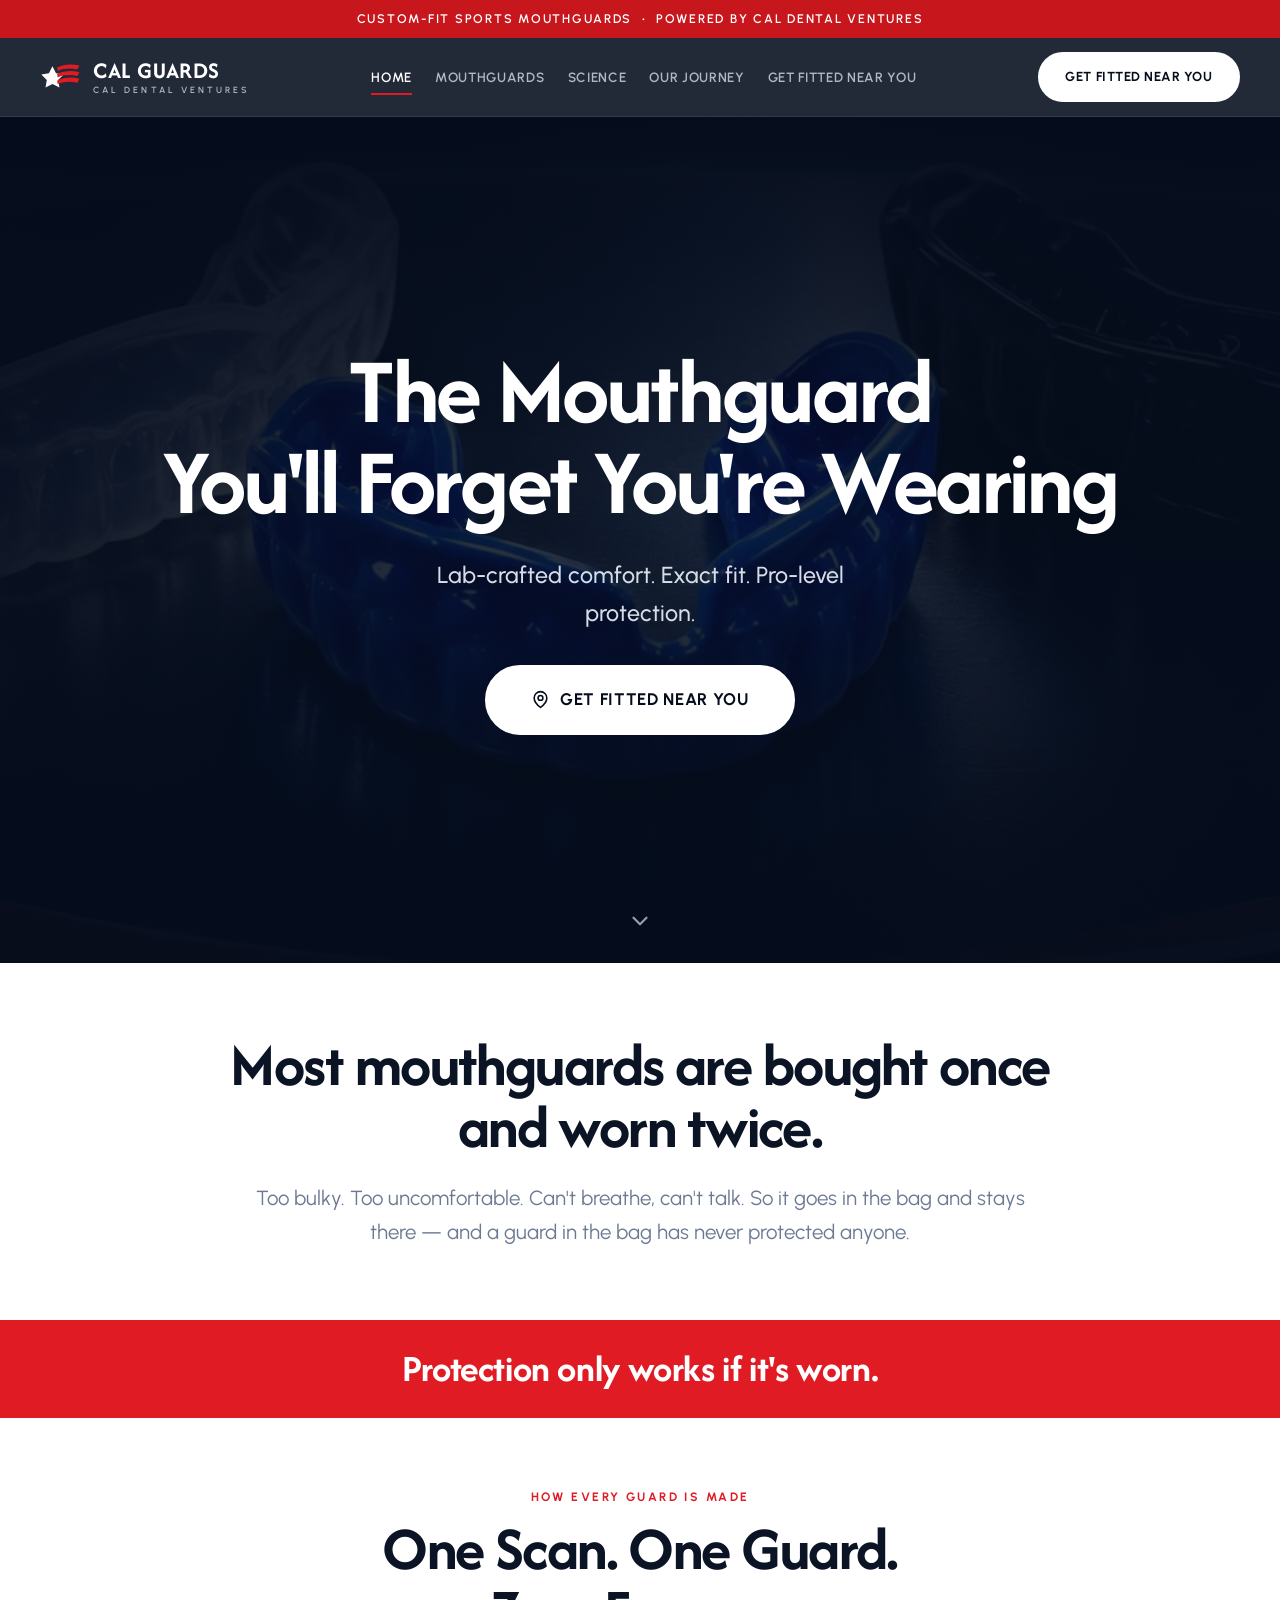
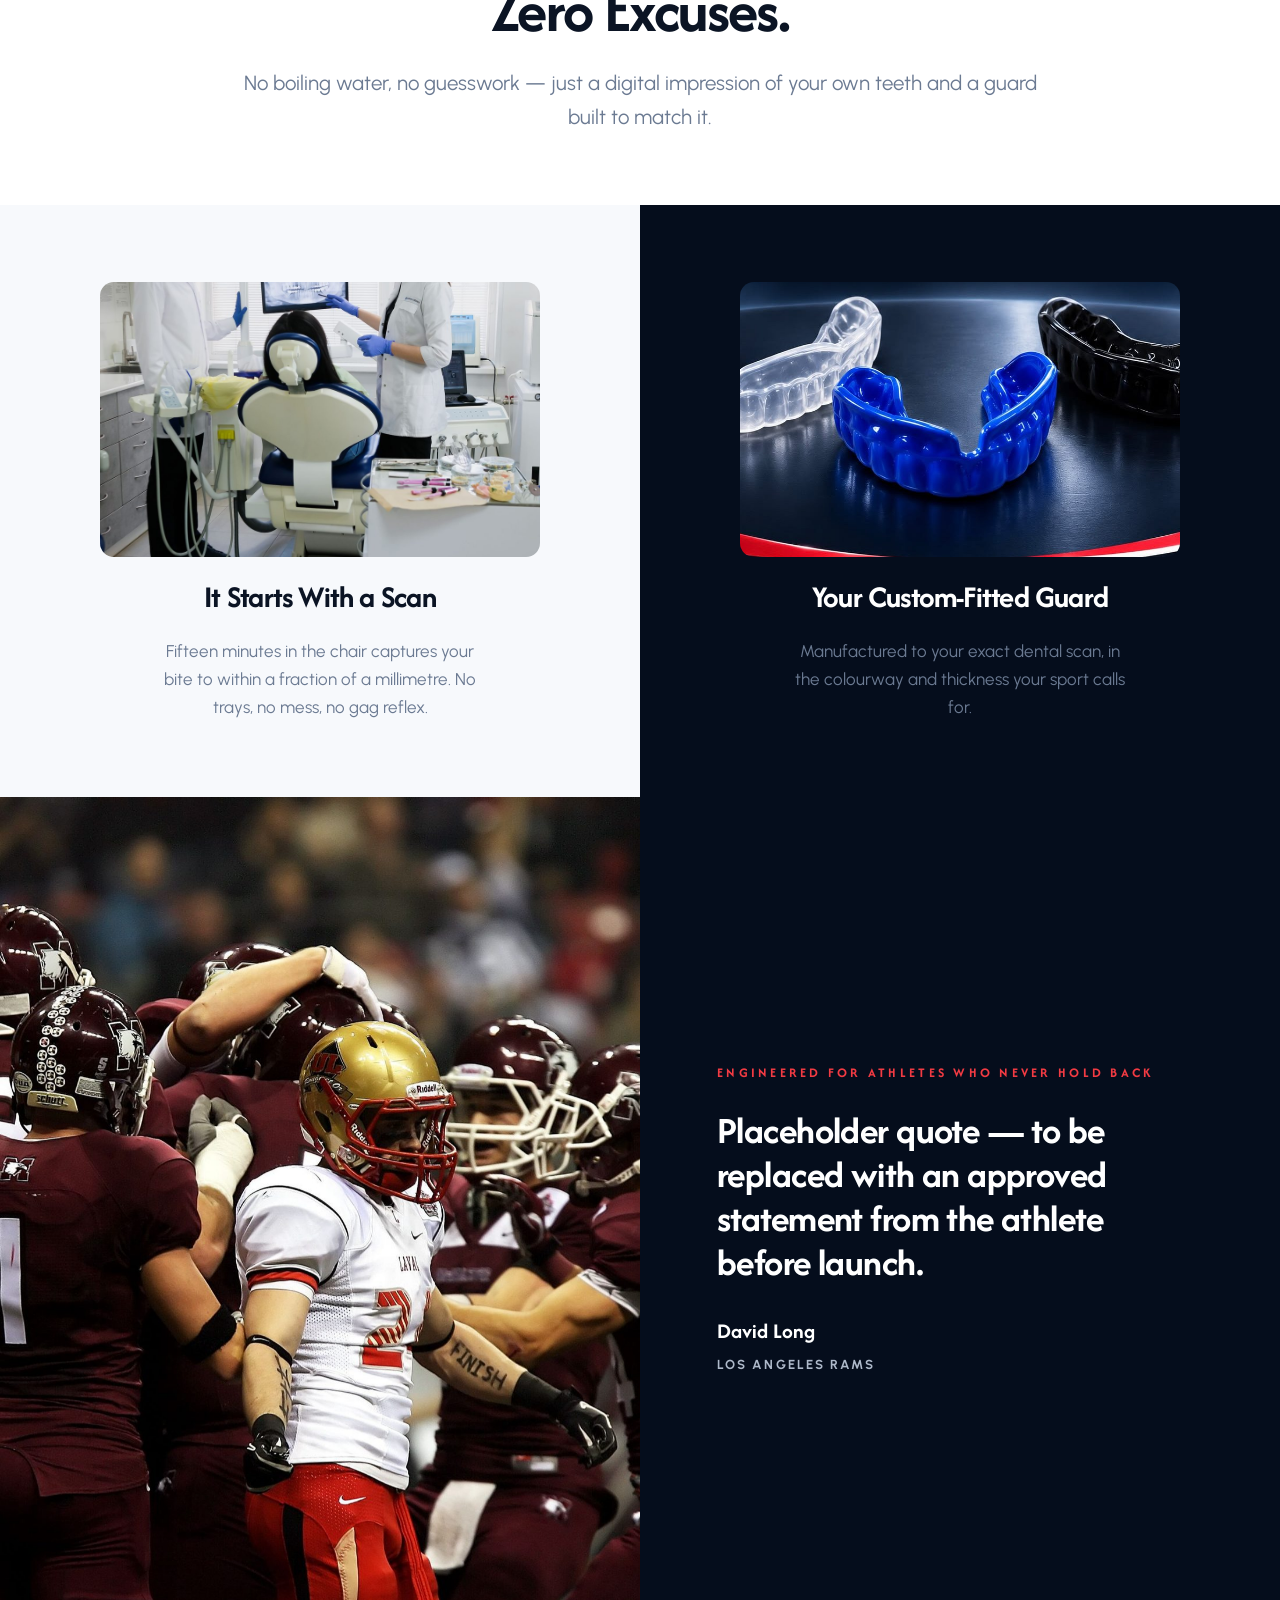
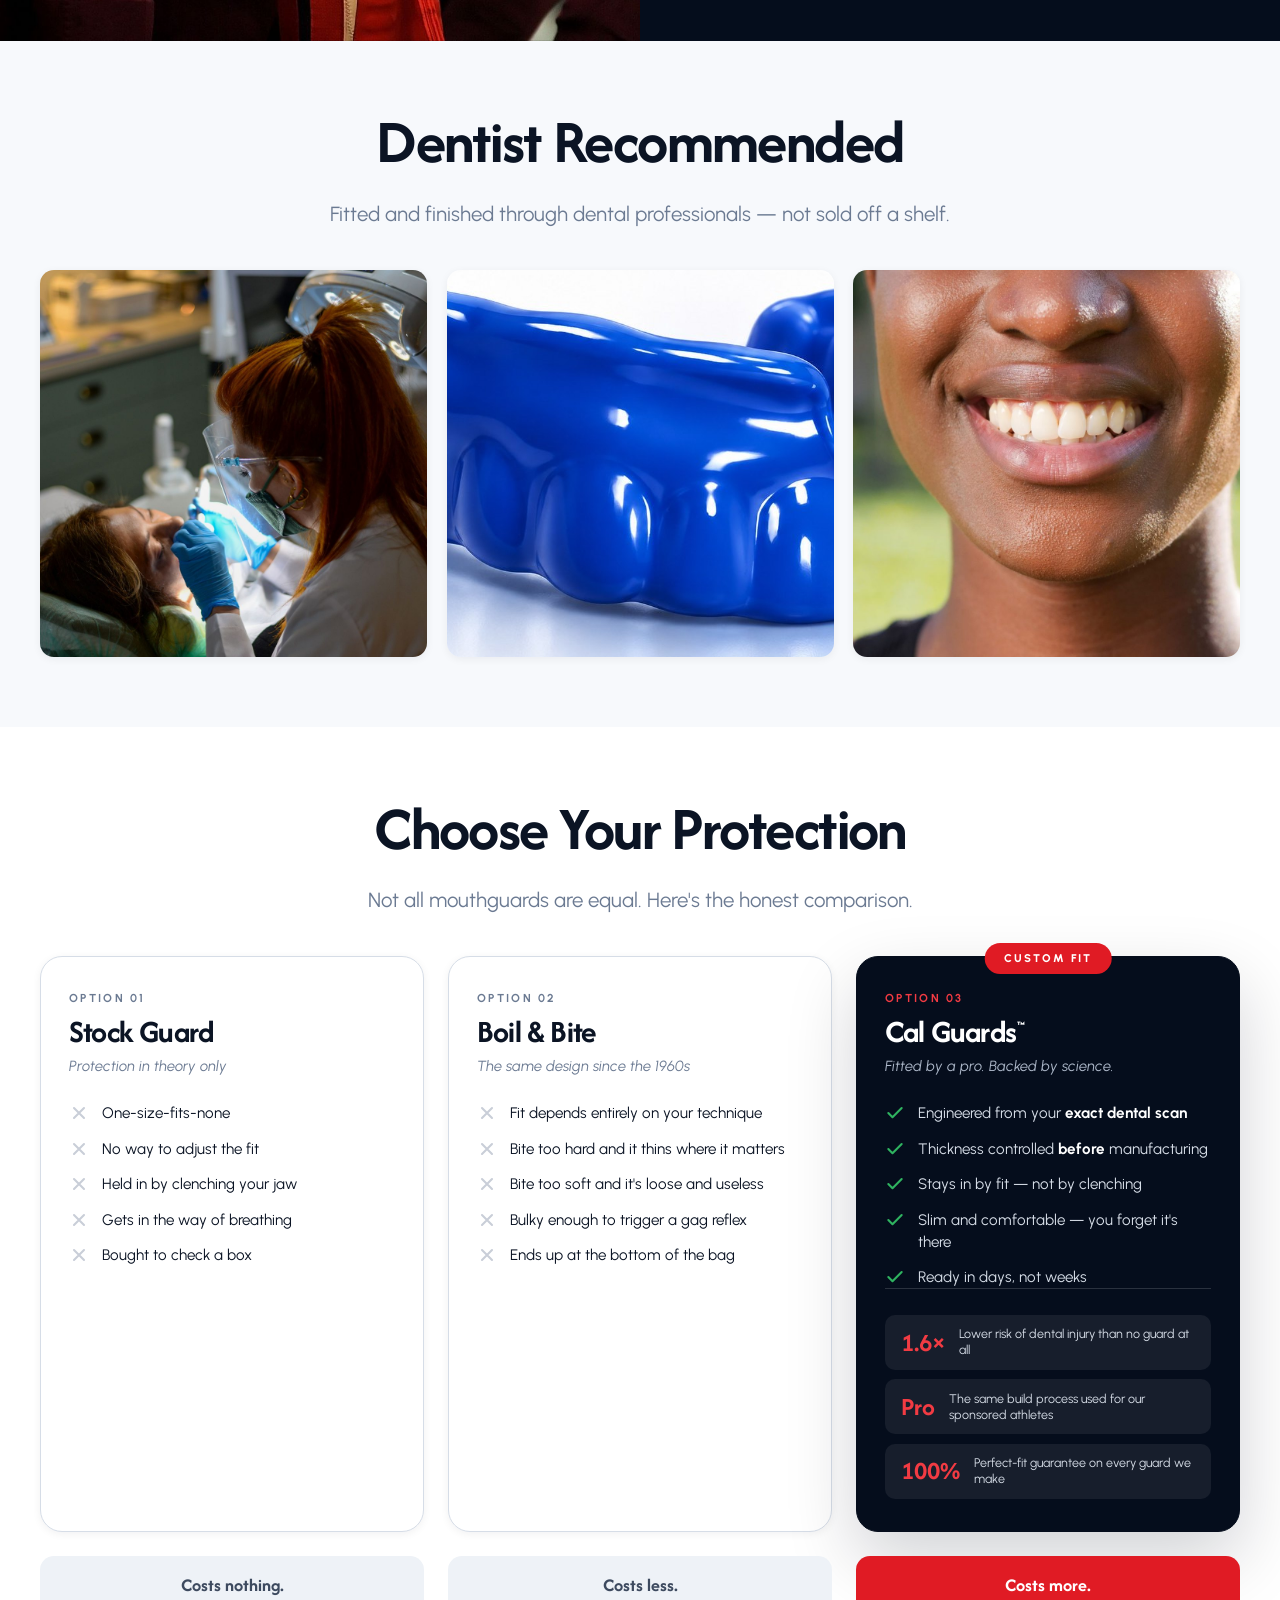
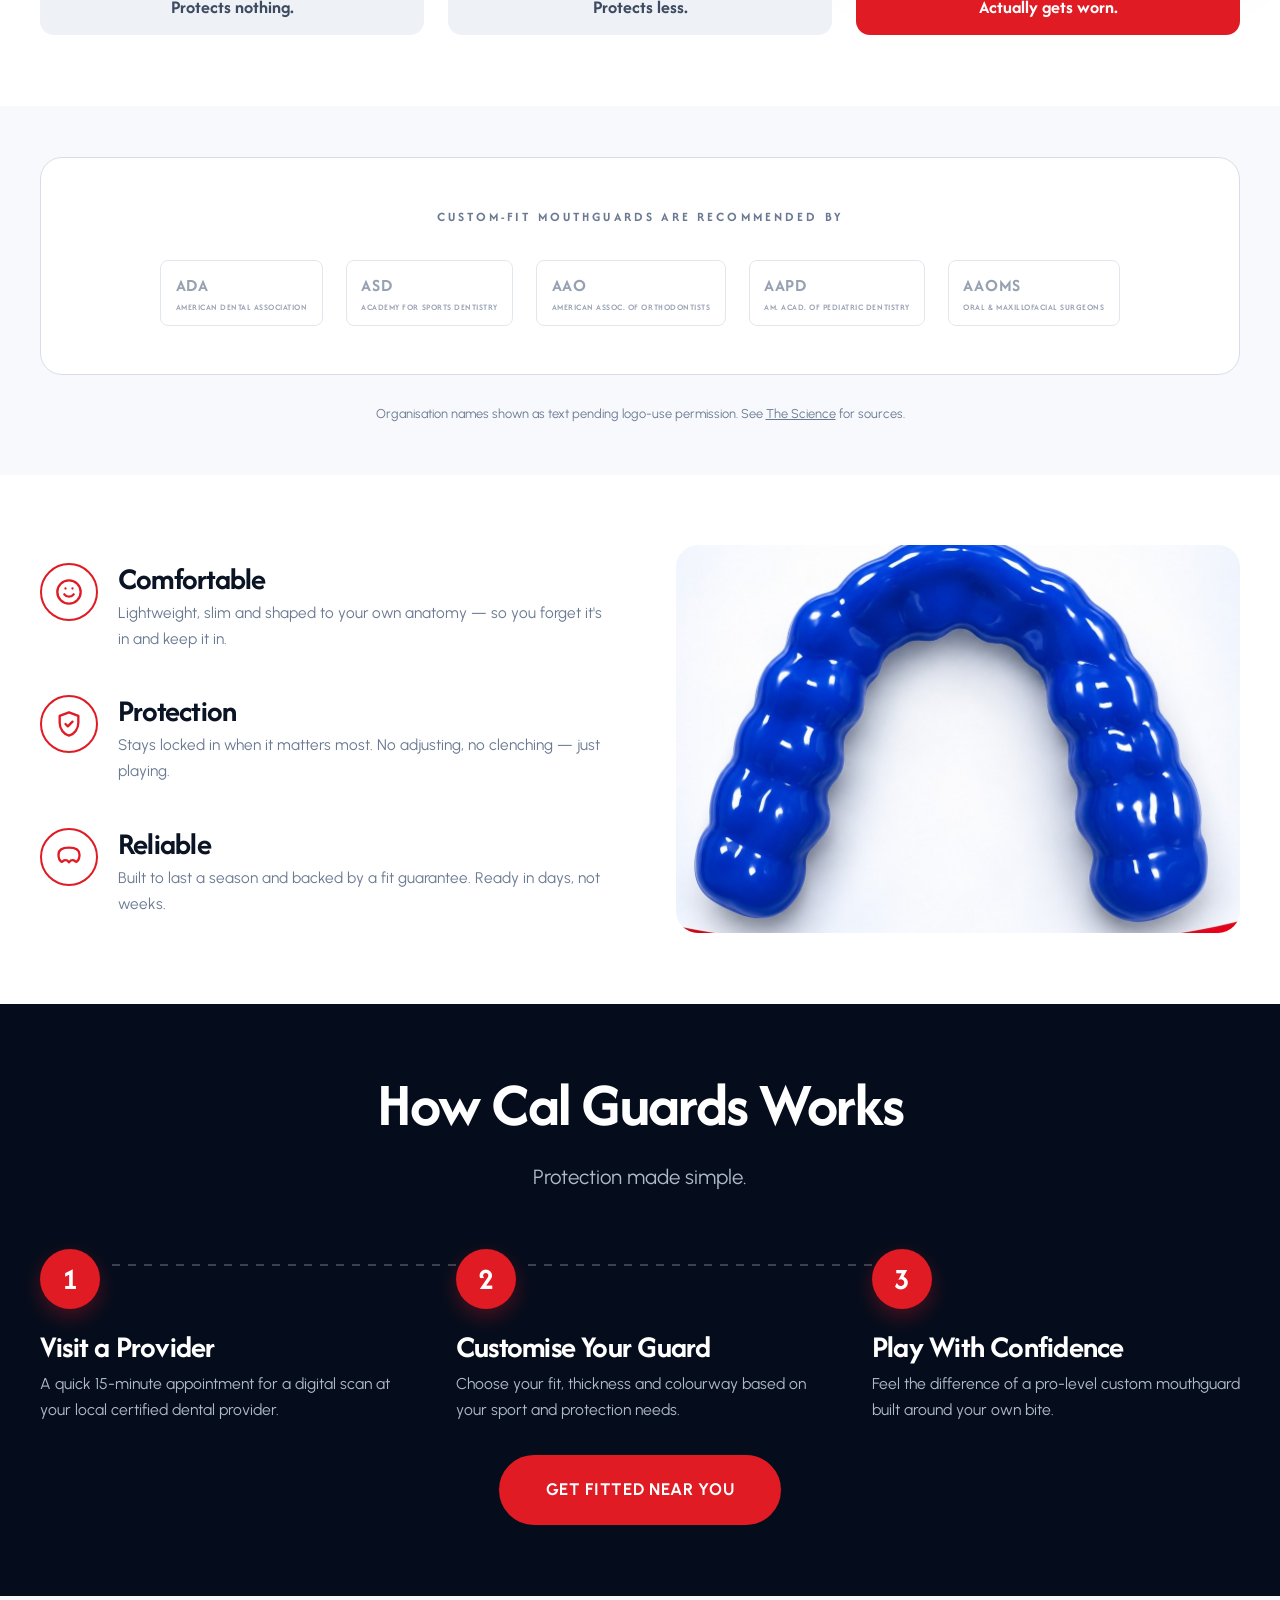
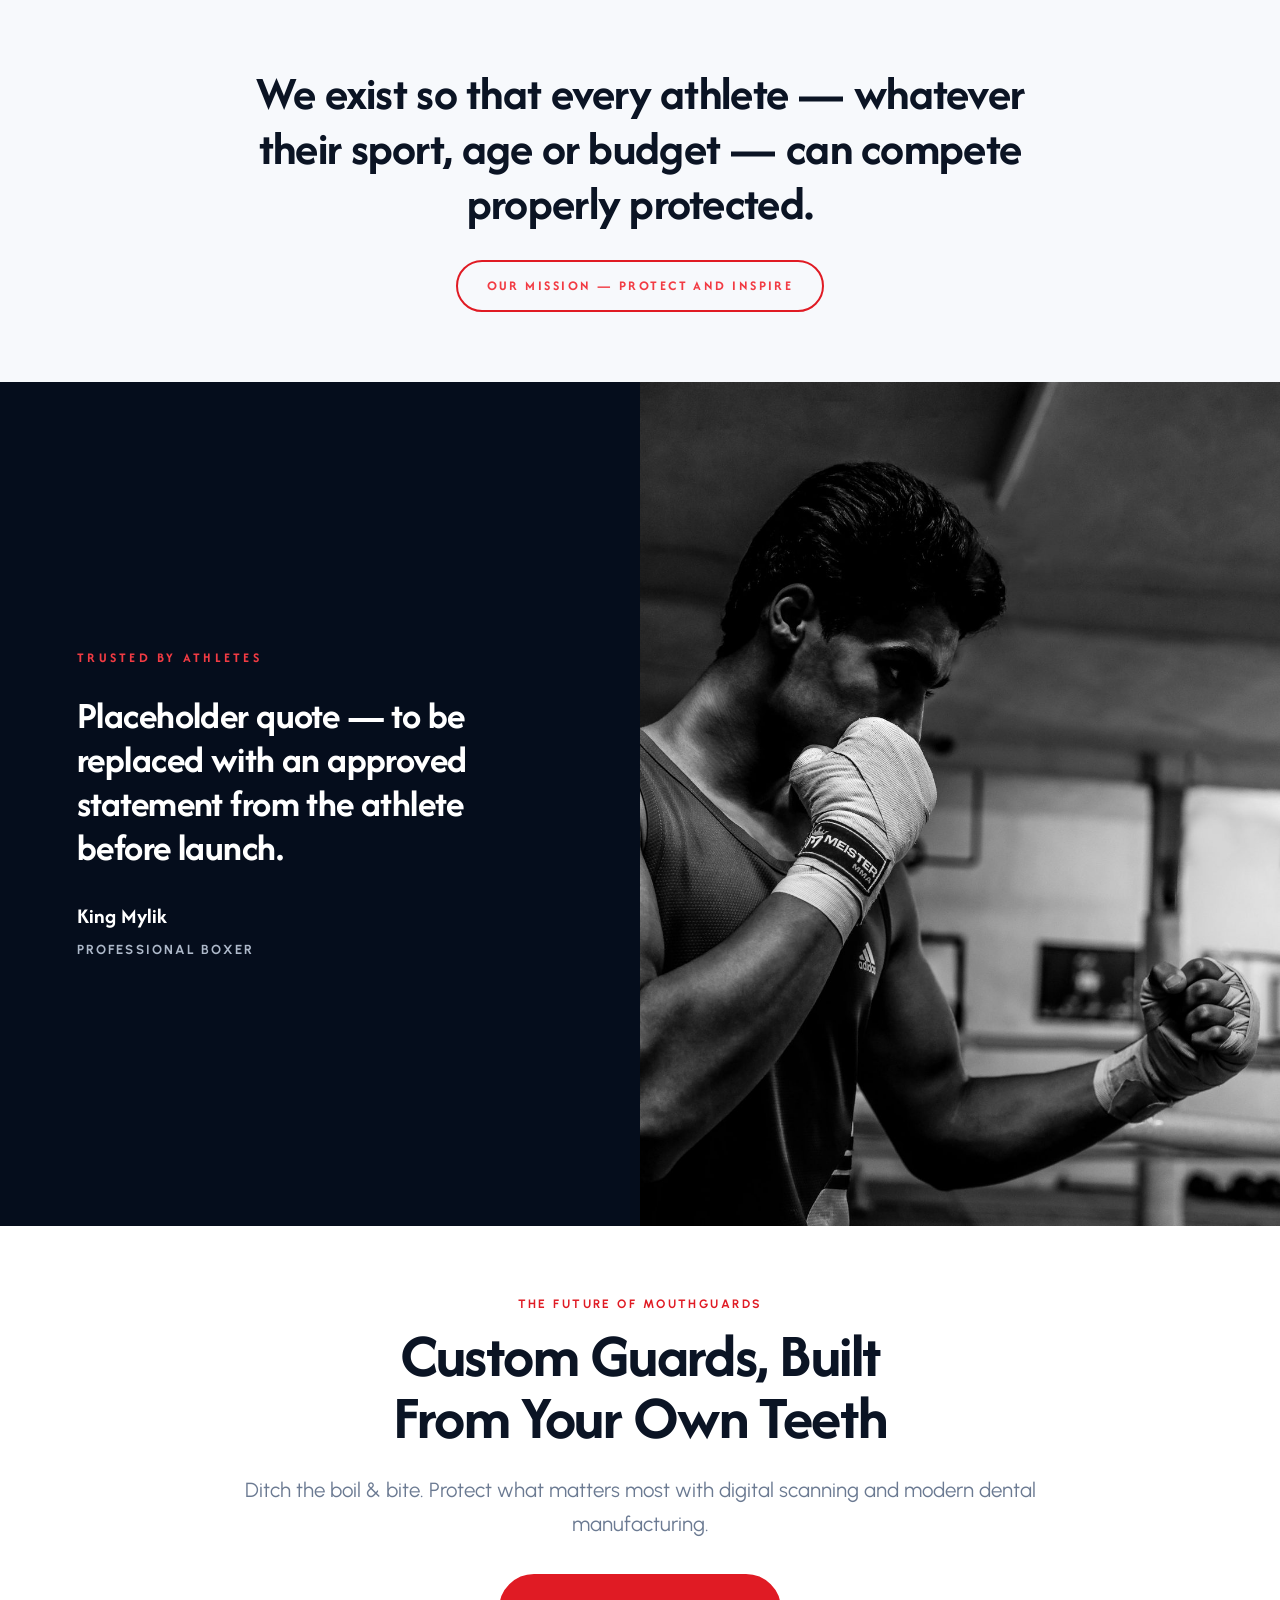
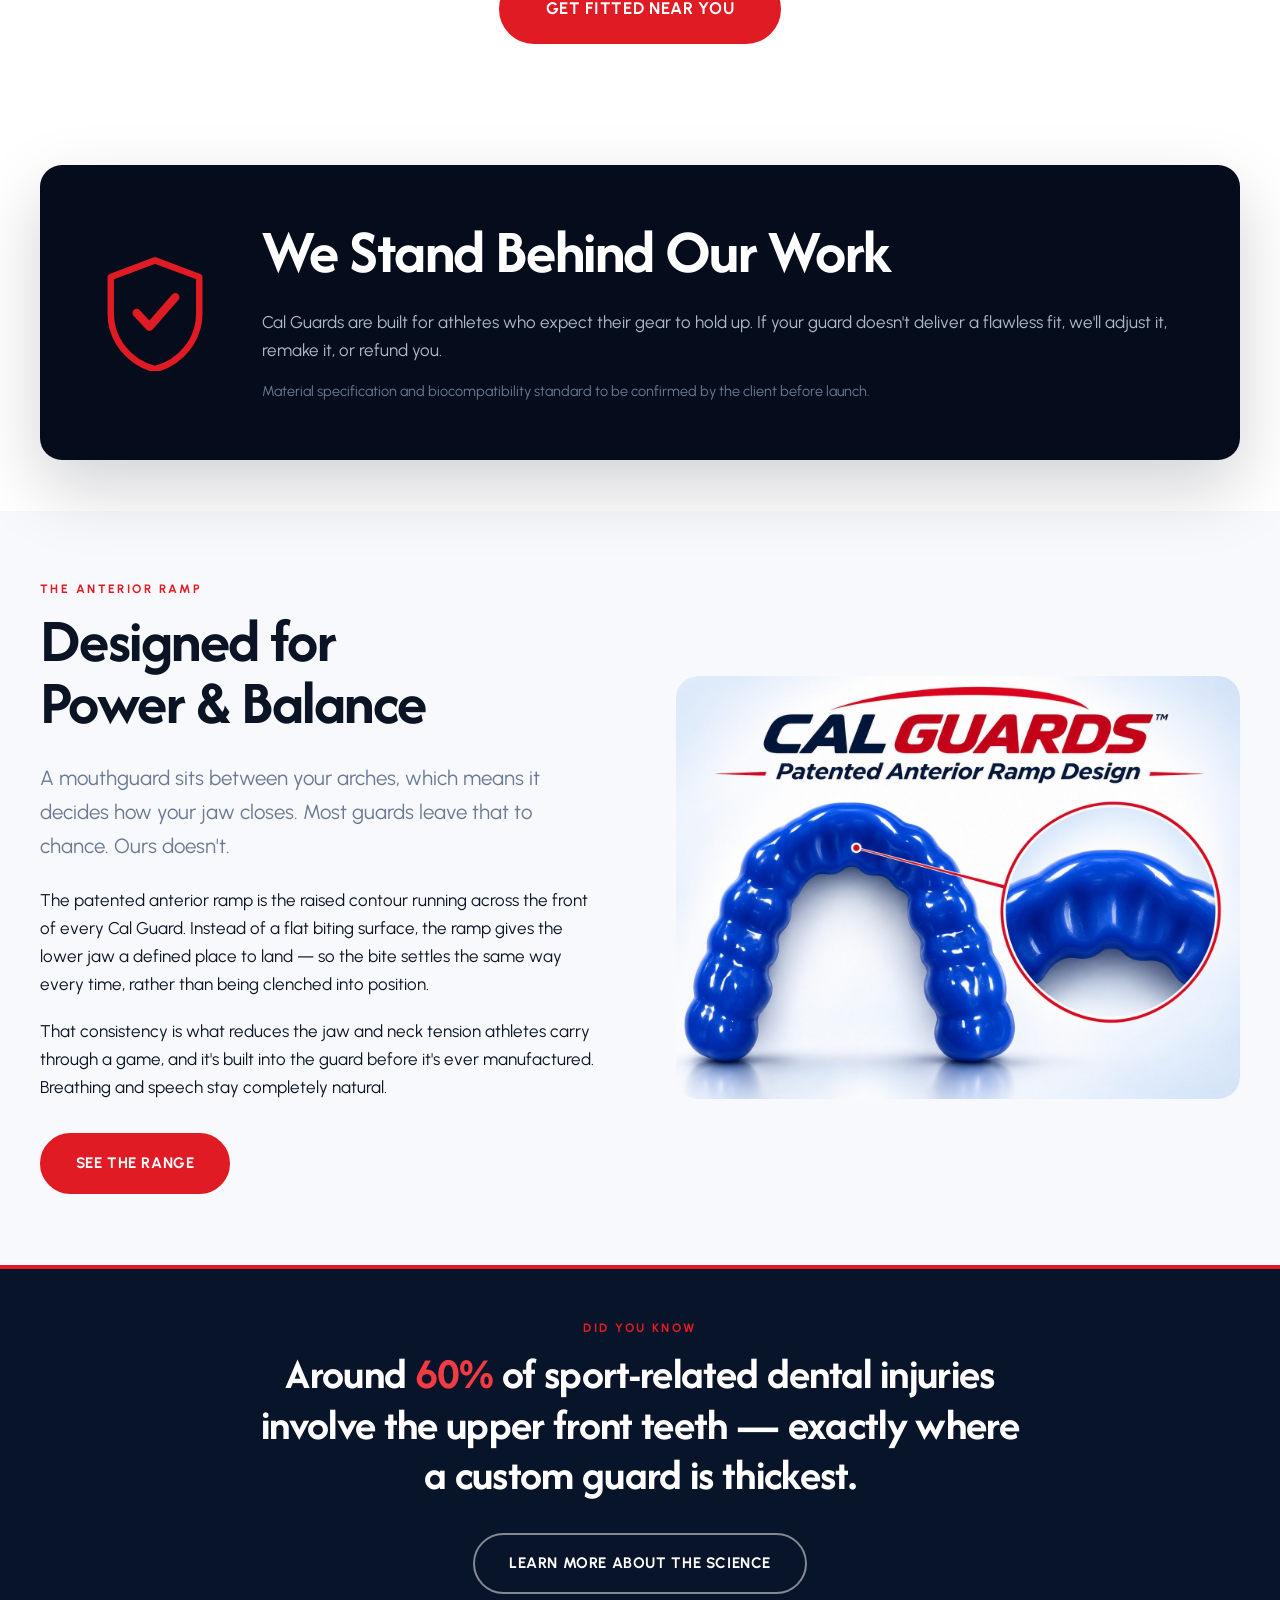
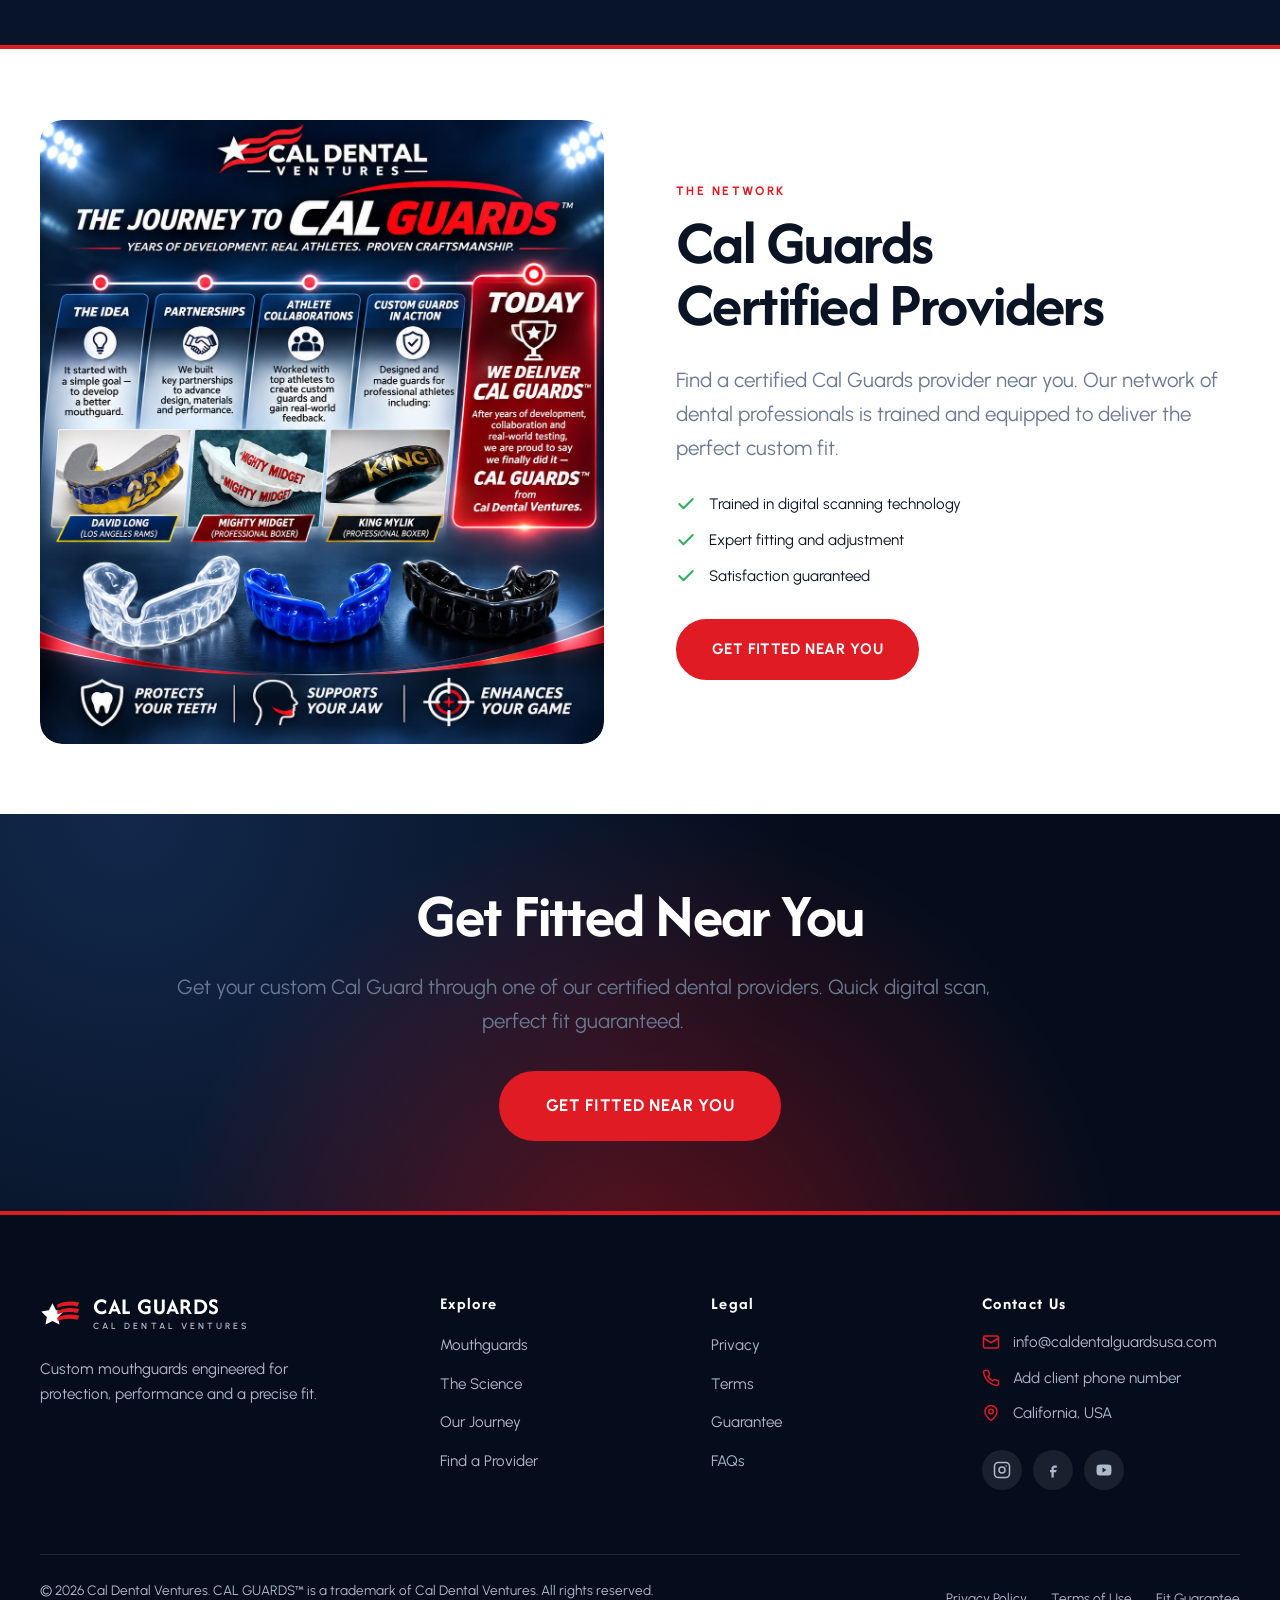
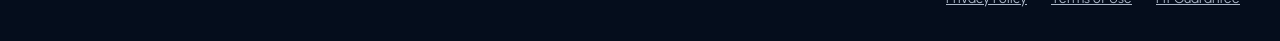
==== commit 01035914: "First Commit" ====
--- a/index.html
+++ b/index.html
@@ -93,19 +93,19 @@
 <!-- ======================= 4. WHAT SHIPS ========================== -->
 <section class="section center">
   <div class="wrap wrap--narrow">
-    <p class="eyebrow reveal">Every Cal Guard includes</p>
+    <p class="eyebrow reveal">How every guard is made</p>
     <h2 class="reveal" data-delay="1">One Scan. One Guard.<br>Zero Excuses.</h2>
-    <p class="lede reveal" data-delay="2">Built from a digital scan of your own teeth, and a case you'll actually keep it in.</p>
+    <p class="lede reveal" data-delay="2">No boiling water, no guesswork — just a digital impression of your own teeth and a guard built to match it.</p>
   </div>
 </section>
 
 <div class="duo">
   <div class="duo__panel duo__panel--light reveal">
     <div class="duo__media">
-      <div class="ph ph--wide">Carry case photo<span>Client to supply · 1600 × 1000</span></div>
-    </div>
-    <h3>The Cal Guards Case</h3>
-    <p>A hard-shell case that keeps the guard clean, dry and findable — so it travels with the kit bag instead of loose in it.</p>
+      <img src="assets/img/clinic.jpg" alt="Two clinicians reviewing a digital dental scan on screen" loading="lazy" width="1000" height="1000">
+    </div>
+    <h3>It Starts With a Scan</h3>
+    <p>Fifteen minutes in the chair captures your bite to within a fraction of a millimetre. No trays, no mess, no gag reflex.</p>
   </div>
 
   <div class="duo__panel duo__panel--dark reveal" data-delay="1">
@@ -120,7 +120,7 @@
 <!-- ======================= 5. ATHLETE QUOTE ======================= -->
 <section class="quote-band">
   <div class="quote-band__media">
-    <div class="ph ph--dark">Athlete action shot<span>Client to supply · portrait, min 900 × 1200</span></div>
+    <img src="assets/img/athlete-football.jpg" alt="American football players in a huddle during a game" loading="lazy" width="1100" height="1450">
   </div>
   <div class="quote-band__body">
     <p class="quote-band__eyebrow reveal">Engineered for athletes who never hold back</p>
@@ -139,10 +139,9 @@
     </div>
 
     <div class="embed-grid">
-      <div class="ph ph--reel reveal">Instagram reel embed<span>Paste embed code here</span></div>
-      <div class="ph ph--reel reveal" data-delay="1">Instagram reel embed<span>Paste embed code here</span></div>
-      <div class="ph ph--reel reveal" data-delay="2">Instagram reel embed<span>Paste embed code here</span></div>
-      <div class="ph ph--reel reveal" data-delay="3">Instagram reel embed<span>Paste embed code here</span></div>
+      <img class="reveal" src="assets/img/fitting.jpg" alt="Dentist treating a patient in the chair" loading="lazy" width="1000" height="1000">
+      <img class="reveal" data-delay="1" src="assets/img/guard-side.jpg" alt="Cal Guards mouthguard, upper jaw side view" loading="lazy" width="1304" height="586">
+      <img class="reveal" data-delay="2" src="assets/img/smile.jpg" alt="Close-up of a healthy smile" loading="lazy" width="1000" height="1000">
     </div>
   </div>
 </section>
@@ -265,7 +264,7 @@
       </div>
 
       <div class="diagram__media reveal" data-reveal="right">
-        <div class="ph ph--square">3D guard render<span>Client to supply · transparent PNG preferred</span></div>
+        <img src="assets/img/guard-arch.jpg" alt="Cal Guards mouthguard seen from above, showing the full upper arch" loading="lazy" width="1129" height="777">
       </div>
     </div>
   </div>
@@ -314,7 +313,7 @@
 <!-- ======================= 12. SECOND QUOTE ======================= -->
 <section class="quote-band quote-band--flip">
   <div class="quote-band__media">
-    <div class="ph ph--dark">Athlete action shot<span>Client to supply · portrait, min 900 × 1200</span></div>
+    <img src="assets/img/athlete-boxing.jpg" alt="Boxer with wrapped hands training" loading="lazy" width="1100" height="1450">
   </div>
   <div class="quote-band__body">
     <p class="quote-band__eyebrow reveal">Trusted by athletes</p>
@@ -358,17 +357,17 @@
   <div class="wrap">
     <div class="split">
       <div class="split__body reveal" data-reveal="right">
-        <p class="eyebrow">Performance mouthguards</p>
+        <p class="eyebrow">The anterior ramp</p>
         <h2>Designed for Power &amp; Balance</h2>
-        <p class="lede">A guard sits between your arches, which means it changes how your jaw closes. Done deliberately, that's a chance to balance the bite rather than disrupt it.</p>
-        <p>Cal Guards performance builds are shaped to keep the jaw in a comfortable, even position — reducing the clenching and muscle tension that athletes carry through the jaw and neck, while leaving breathing completely natural.</p>
-        <p style="font-size:.9rem;color:var(--slate-500)">Note for client: competitor sites make strong athletic-performance claims here (power output, cortisol, hormone response). Those are contested in the literature and we have deliberately not repeated them. Tell us which claims you can evidence and we'll add them.</p>
+        <p class="lede">A mouthguard sits between your arches, which means it decides how your jaw closes. Most guards leave that to chance. Ours doesn't.</p>
+        <p>The patented anterior ramp is the raised contour running across the front of every Cal Guard. Instead of a flat biting surface, the ramp gives the lower jaw a defined place to land — so the bite settles the same way every time, rather than being clenched into position.</p>
+        <p>That consistency is what reduces the jaw and neck tension athletes carry through a game, and it's built into the guard before it's ever manufactured. Breathing and speech stay completely natural.</p>
         <div class="btn-row">
           <a class="btn" href="mouthguards.html">See the Range</a>
         </div>
       </div>
       <div class="split__media reveal" data-reveal="left">
-        <div class="ph ph--portrait">Performance / training shot<span>Client to supply</span></div>
+        <img src="assets/img/cal-guards-ramp-plate.jpg" alt="Cal Guards patented anterior ramp design, with a magnified view of the raised front contour" loading="lazy" width="1448" height="1086">
       </div>
     </div>
   </div>
@@ -440,7 +439,6 @@
           </span>
         </a>
         <p>Custom mouthguards engineered for protection, performance and a precise fit.</p>
-        <p style="margin-top:1rem"><a href="mailto:info@caldentalguardsusa.com">info@caldentalguardsusa.com</a></p>
       </div>
 
       <div>
@@ -465,23 +463,32 @@
 
       <div>
         <h4>Contact Us</h4>
-        <p style="font-size:.9rem;margin-bottom:1rem">Send us a message and our team will get back to you.</p>
-        <form class="form footer-form" data-form novalidate>
-          <div class="field">
-            <label for="f-name">Name</label>
-            <input type="text" id="f-name" name="name" autocomplete="name" required>
-          </div>
-          <div class="field">
-            <label for="f-email">Email</label>
-            <input type="email" id="f-email" name="email" autocomplete="email" required>
-          </div>
-          <div class="field">
-            <label for="f-msg">Message</label>
-            <textarea id="f-msg" name="message" required></textarea>
-          </div>
-          <p class="form-status form-status--ok" role="status" tabindex="-1" hidden></p>
-          <button class="btn btn--block" type="submit" data-label="Send Message">Send Message</button>
-        </form>
+        <ul class="footer__contact">
+          <li>
+            <svg viewBox="0 0 24 24" fill="none" stroke="currentColor" stroke-width="2" stroke-linecap="round" stroke-linejoin="round" aria-hidden="true"><rect x="2" y="4" width="20" height="16" rx="2"/><path d="m22 7-10 6L2 7"/></svg>
+            <a href="mailto:info@caldentalguardsusa.com">info@caldentalguardsusa.com</a>
+          </li>
+          <li>
+            <svg viewBox="0 0 24 24" fill="none" stroke="currentColor" stroke-width="2" stroke-linecap="round" stroke-linejoin="round" aria-hidden="true"><path d="M22 16.9v3a2 2 0 0 1-2.2 2 19.8 19.8 0 0 1-8.6-3.1 19.5 19.5 0 0 1-6-6A19.8 19.8 0 0 1 2.1 4.2 2 2 0 0 1 4.1 2h3a2 2 0 0 1 2 1.7c.1 1 .4 1.9.7 2.8a2 2 0 0 1-.5 2.1L8.1 9.9a16 16 0 0 0 6 6l1.3-1.2a2 2 0 0 1 2.1-.5c.9.3 1.8.6 2.8.7a2 2 0 0 1 1.7 2Z"/></svg>
+            <a href="tel:+10000000000">Add client phone number</a>
+          </li>
+          <li>
+            <svg viewBox="0 0 24 24" fill="none" stroke="currentColor" stroke-width="2" stroke-linecap="round" stroke-linejoin="round" aria-hidden="true"><path d="M20 10c0 6-8 12-8 12s-8-6-8-12a8 8 0 0 1 16 0Z"/><circle cx="12" cy="10" r="3"/></svg>
+            <span>California, USA</span>
+          </li>
+        </ul>
+
+        <div class="socials" style="margin-top:1.5rem">
+          <a href="#" aria-label="Instagram">
+            <svg viewBox="0 0 24 24" fill="none" stroke="currentColor" stroke-width="2" aria-hidden="true"><rect x="2" y="2" width="20" height="20" rx="5"/><circle cx="12" cy="12" r="4"/><circle cx="17.5" cy="6.5" r="1" fill="currentColor" stroke="none"/></svg>
+          </a>
+          <a href="#" aria-label="Facebook">
+            <svg viewBox="0 0 24 24" fill="currentColor" aria-hidden="true"><path d="M14 9h3V6h-3c-2.2 0-4 1.8-4 4v2H8v3h2v7h3v-7h3l1-3h-4v-2c0-.6.4-1 1-1Z"/></svg>
+          </a>
+          <a href="#" aria-label="YouTube">
+            <svg viewBox="0 0 24 24" fill="currentColor" aria-hidden="true"><path d="M22 12s0-3.5-.4-5.1a2.6 2.6 0 0 0-1.8-1.8C18.1 4.7 12 4.7 12 4.7s-6.1 0-7.8.4a2.6 2.6 0 0 0-1.8 1.8C2 8.5 2 12 2 12s0 3.5.4 5.1c.2.9.9 1.6 1.8 1.8 1.7.4 7.8.4 7.8.4s6.1 0 7.8-.4a2.6 2.6 0 0 0 1.8-1.8C22 15.5 22 12 22 12ZM10 15.2V8.8l5.2 3.2Z"/></svg>
+          </a>
+        </div>
       </div>
     </div>
 
--- a/assets/css/style.css
+++ b/assets/css/style.css
@@ -40,10 +40,10 @@
   --label: "Afacad", "Urbanist", system-ui, sans-serif;
 
   /* Layout */
-  --wrap: 1200px;
-  --wrap-narrow: 820px;
+  --wrap: 1280px;
+  --wrap-narrow: 1010px;
   --gutter: clamp(1.25rem, 4vw, 2.5rem);
-  --section-y: clamp(4rem, 9vw, 8rem);
+  --section-y: clamp(2.75rem, 5.5vw, 5.25rem);
   --radius: 14px;
   --radius-lg: 22px;
 
@@ -78,24 +78,32 @@
 }
 
 img, svg, video { max-width: 100%; display: block; }
+
+/* width/height attributes are kept on <img> to reserve layout space and avoid
+   CLS, but they must not defeat the CSS aspect-ratio on sized slots — the
+   intrinsic height hint wins otherwise. Slots that need a fixed height set it
+   explicitly and override this. */
+img { height: auto; }
+
 a { color: inherit; }
 
-/* Afacad is geometric rather than condensed, so headings run wider than the
-   previous face: sizes are pulled back a notch and tracking tightened to keep
-   the same visual weight. */
+/* Headings run mixed-case, not uppercase. Afacad has real lowercase shapes
+   and ascender/descender rhythm — setting everything in caps flattens that
+   and is the single thing that makes a page read as machine-assembled.
+   Caps are reserved for small labels (.eyebrow, .card__label, buttons). */
 h1, h2, h3, h4 {
   font-family: var(--display);
   font-weight: 700;
-  line-height: .98;
-  letter-spacing: -.02em;
-  text-transform: uppercase;
+  line-height: 1.02;
+  letter-spacing: -.025em;
   margin: 0 0 .4em;
-}
-
-h1 { font-size: clamp(2.6rem, 7vw, 5.75rem); }
-h2 { font-size: clamp(2rem, 4.8vw, 3.75rem); }
-h3 { font-size: clamp(1.35rem, 2.4vw, 1.85rem); }
-h4 { font-size: clamp(1.05rem, 1.7vw, 1.3rem); letter-spacing: -.005em; }
+  text-wrap: balance;
+}
+
+h1 { font-size: clamp(2.75rem, 7.4vw, 6rem); line-height: .96; }
+h2 { font-size: clamp(2.1rem, 5vw, 3.9rem); line-height: .99; }
+h3 { font-size: clamp(1.4rem, 2.5vw, 1.95rem); }
+h4 { font-size: clamp(1.1rem, 1.7vw, 1.35rem); letter-spacing: -.012em; }
 
 p { margin: 0 0 1.1em; }
 p:last-child { margin-bottom: 0; }
@@ -121,7 +129,7 @@
 .wrap--narrow { max-width: var(--wrap-narrow); }
 
 .section { padding-block: var(--section-y); }
-.section--tight { padding-block: clamp(3rem, 6vw, 5rem); }
+.section--tight { padding-block: clamp(2rem, 4vw, 3.5rem); }
 
 .section--dark {
   background: var(--navy-900);
@@ -139,35 +147,16 @@
 /* --- Eyebrow + headings ------------------------------------------------- */
 /* Small section headings — Afacad, tracked out, with a short rule either
    side when centred */
+/* A quiet, small label — not a decorated banner. */
 .eyebrow {
-  font-family: var(--label);
-  font-size: .95rem;
-  font-weight: 700;
-  letter-spacing: .26em;
+  font-family: var(--body);
+  font-size: .76rem;
+  font-weight: 700;
+  letter-spacing: .2em;
   text-transform: uppercase;
   line-height: 1.3;
   color: var(--accent);
-  margin: 0 0 1rem;
-}
-
-.center .eyebrow,
-.page-hero .eyebrow,
-.cta .eyebrow {
-  display: flex;
-  align-items: center;
-  justify-content: center;
-  gap: .9rem;
-}
-
-.center .eyebrow::before, .center .eyebrow::after,
-.page-hero .eyebrow::before, .page-hero .eyebrow::after,
-.cta .eyebrow::before, .cta .eyebrow::after {
-  content: "";
-  width: clamp(18px, 4vw, 38px);
-  height: 2px;
-  background: currentColor;
-  opacity: .55;
-  flex-shrink: 0;
+  margin: 0 0 .85rem;
 }
 
 .section--dark .eyebrow { color: var(--red-400); }
@@ -175,13 +164,13 @@
 .lede {
   font-size: clamp(1.05rem, 1.6vw, 1.3rem);
   color: var(--text-muted);
-  max-width: 62ch;
+  max-width: 68ch;
 }
 
 .center .lede { margin-inline: auto; }
 .section--dark .lede { color: var(--slate-300); }
 
-.section-head { margin-bottom: clamp(2.5rem, 5vw, 4rem); }
+.section-head { margin-bottom: clamp(1.6rem, 3vw, 2.5rem); }
 
 /* Trademark mark — keeps "™" from reading as the letters TM inline */
 .tm {
@@ -304,6 +293,8 @@
 .page-hero .btn-row,
 .cta .btn-row,
 .callout .btn-row,
+.didyouknow .btn-row,
+.mission .btn-row,
 .btn-row--center {
   justify-content: center;
 }
@@ -611,8 +602,7 @@
   font-weight: 800;
   font-size: clamp(2.4rem, 6vw, 4.5rem);
   line-height: 1;
-  text-transform: uppercase;
-  max-width: 20ch;
+  max-width: 26ch;
   margin: 0 auto .9rem;
 }
 
@@ -635,7 +625,6 @@
   font-size: clamp(1.1rem, 2.2vw, 1.6rem);
   font-weight: 800;
   letter-spacing: .02em;
-  text-transform: uppercase;
   border-radius: 999px;
 }
 
@@ -703,7 +692,6 @@
   font-size: clamp(1.5rem, 2.6vw, 2rem);
   font-weight: 800;
   line-height: 1;
-  text-transform: uppercase;
   margin: 0 0 .35rem;
 }
 
@@ -781,7 +769,6 @@
   font-size: 1.15rem;
   font-weight: 700;
   line-height: 1.2;
-  text-transform: uppercase;
   color: var(--slate-700);
 }
 
@@ -852,6 +839,10 @@
 
 .split--reverse .split__media { order: 2; }
 
+/* Columns of very different heights (copy beside a tall form) top-align
+   instead of centring, which otherwise floats the short column awkwardly. */
+.split--top { align-items: start; }
+
 .split__media img {
   width: 100%;
   border-radius: var(--radius-lg);
@@ -889,7 +880,6 @@
   font-family: var(--display);
   font-size: 1.35rem;
   font-weight: 800;
-  text-transform: uppercase;
   color: #fff;
   margin: 0;
 }
@@ -1105,7 +1095,6 @@
   font-family: var(--display);
   font-size: 1.2rem;
   font-weight: 700;
-  text-transform: uppercase;
   cursor: pointer;
   list-style: none;
 }
@@ -1151,15 +1140,15 @@
 .cta h2 { color: #fff; }
 
 /* --- Contact form ------------------------------------------------------- */
-.form { display: grid; gap: 1.1rem; }
+.form { display: grid; gap: .8rem; }
 
 .form__row {
   display: grid;
   grid-template-columns: 1fr 1fr;
-  gap: 1.1rem;
-}
-
-.field { display: grid; gap: .45rem; text-align: left; }
+  gap: .8rem;
+}
+
+.field { display: grid; gap: .3rem; text-align: left; }
 
 .field label {
   font-size: .78rem;
@@ -1176,9 +1165,9 @@
 .field select,
 .field textarea {
   width: 100%;
-  padding: .9rem 1.1rem;
+  padding: .72rem .95rem;
   font-family: var(--body);
-  font-size: 1rem;
+  font-size: .98rem;
   color: var(--text);
   background: #fff;
   border: 1px solid var(--border);
@@ -1186,7 +1175,7 @@
   transition: border-color .2s var(--ease), box-shadow .2s var(--ease);
 }
 
-.field textarea { min-height: 140px; resize: vertical; }
+.field textarea { min-height: 96px; resize: vertical; }
 
 .field input:focus,
 .field select:focus,
@@ -1588,40 +1577,27 @@
    rendered in the Cal Dental Ventures palette.
    ========================================================================== */
 
-/* --- Asset placeholders -------------------------------------------------
-   Correctly-sized, clearly-labelled stand-ins for photography the client
-   still owes us. Swap the .ph element for an <img> — no layout change.
-   ---------------------------------------------------------------------- */
-.ph {
-  display: grid;
-  place-items: center;
-  gap: .5rem;
-  padding: 2rem 1.5rem;
-  background: repeating-linear-gradient(45deg, #e8edf4 0 14px, #dfe6f0 14px 28px);
-  border: 2px dashed #b9c4d4;
+/* --- Image slots -------------------------------------------------------- */
+.embed-grid img {
+  width: 100%;
+  aspect-ratio: 1 / 1;
+  object-fit: cover;
   border-radius: var(--radius);
-  color: var(--slate-500);
-  font-family: var(--body);
-  font-size: .72rem;
-  font-weight: 800;
-  letter-spacing: .18em;
-  text-transform: uppercase;
-  text-align: center;
-  line-height: 1.6;
-}
-
-.ph span { display: block; font-size: .66rem; letter-spacing: .1em; opacity: .75; }
-
-.ph--dark {
-  background: repeating-linear-gradient(45deg, #0f1c33 0 14px, #0b1627 14px 28px);
-  border-color: rgba(255, 255, 255, .22);
-  color: var(--slate-300);
-}
-
-.ph--portrait { aspect-ratio: 3 / 4; }
-.ph--square   { aspect-ratio: 1 / 1; }
-.ph--wide     { aspect-ratio: 16 / 10; }
-.ph--reel     { aspect-ratio: 9 / 14; }
+  box-shadow: var(--shadow-sm);
+  transition: transform .5s var(--ease), box-shadow .4s var(--ease);
+}
+
+.embed-grid img:hover {
+  transform: translateY(-4px) scale(1.015);
+  box-shadow: var(--shadow-md);
+}
+
+/* Product renders sit on their own light ground — show them whole rather
+   than cropping to a fixed ratio. */
+.diagram__media img {
+  width: 100%;
+  height: auto;
+}
 
 /* --- Full-bleed accent strip -------------------------------------------- */
 .strip {
@@ -1634,7 +1610,6 @@
   font-weight: 700;
   line-height: 1.1;
   letter-spacing: -.01em;
-  text-transform: uppercase;
 }
 
 /* --- Two-panel feature split (light panel / dark panel) ----------------- */
@@ -1690,12 +1665,10 @@
 
 .quote-band__media { position: relative; min-height: 420px; }
 
-.quote-band__media img,
-.quote-band__media .ph {
+.quote-band__media img {
   width: 100%;
   height: 100%;
   object-fit: cover;
-  border-radius: 0;
 }
 
 .quote-band__body {
@@ -1729,7 +1702,6 @@
   font-family: var(--display);
   font-size: 1.35rem;
   font-weight: 700;
-  text-transform: uppercase;
   color: #fff;
   margin: 0;
 }
@@ -1840,9 +1812,8 @@
   font-weight: 700;
   line-height: 1.15;
   letter-spacing: -.015em;
-  text-transform: uppercase;
-  max-width: 24ch;
-  margin: 0 auto 2rem;
+  max-width: 32ch;
+  margin: 0 auto 1.75rem;
 }
 
 .mission__tag {
@@ -1872,42 +1843,11 @@
   font-weight: 700;
   line-height: 1.15;
   letter-spacing: -.015em;
-  text-transform: uppercase;
-  max-width: 26ch;
-  margin: 0 auto 1.75rem;
+  max-width: 34ch;
+  margin: 0 auto 1.5rem;
 }
 
 .didyouknow__fact b { color: var(--red-400); }
-
-/* --- Footer contact form -------------------------------------------------- */
-.footer-form {
-  padding: clamp(1.5rem, 3vw, 2rem);
-  background: rgba(255, 255, 255, .05);
-  border: 1px solid rgba(255, 255, 255, .12);
-  border-radius: var(--radius);
-}
-
-.footer-form .field input,
-.footer-form .field textarea {
-  background: rgba(255, 255, 255, .07);
-  border-color: rgba(255, 255, 255, .18);
-  color: #fff;
-  padding: .7rem .9rem;
-  font-size: .92rem;
-}
-
-.footer-form .field textarea { min-height: 92px; }
-
-.footer-form .field input::placeholder,
-.footer-form .field textarea::placeholder { color: var(--slate-500); }
-
-.footer-form .field label {
-  font-size: .68rem;
-  letter-spacing: .14em;
-  color: var(--slate-300);
-}
-
-.footer-form .btn { padding: .8rem 1.4rem; font-size: .82rem; }
 
 /* --- Responsive for the above -------------------------------------------- */
 @media (max-width: 900px) {
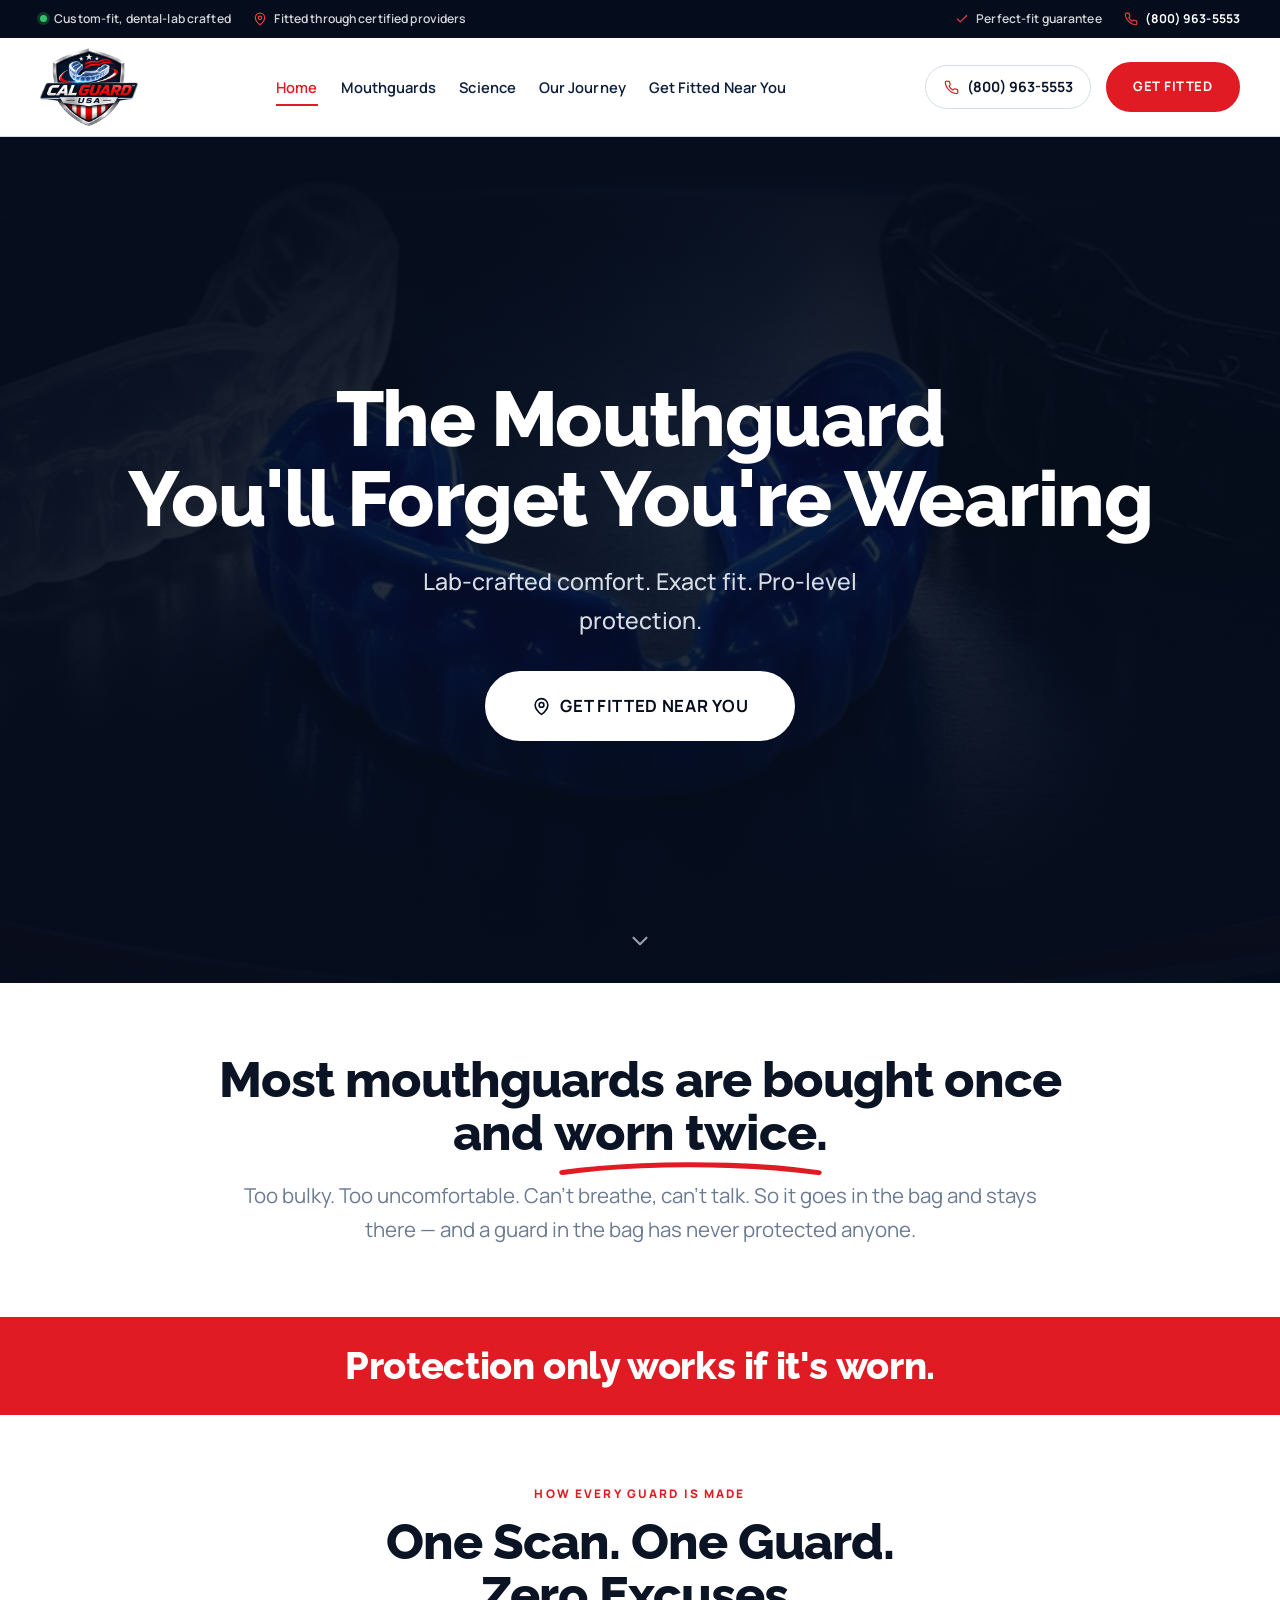
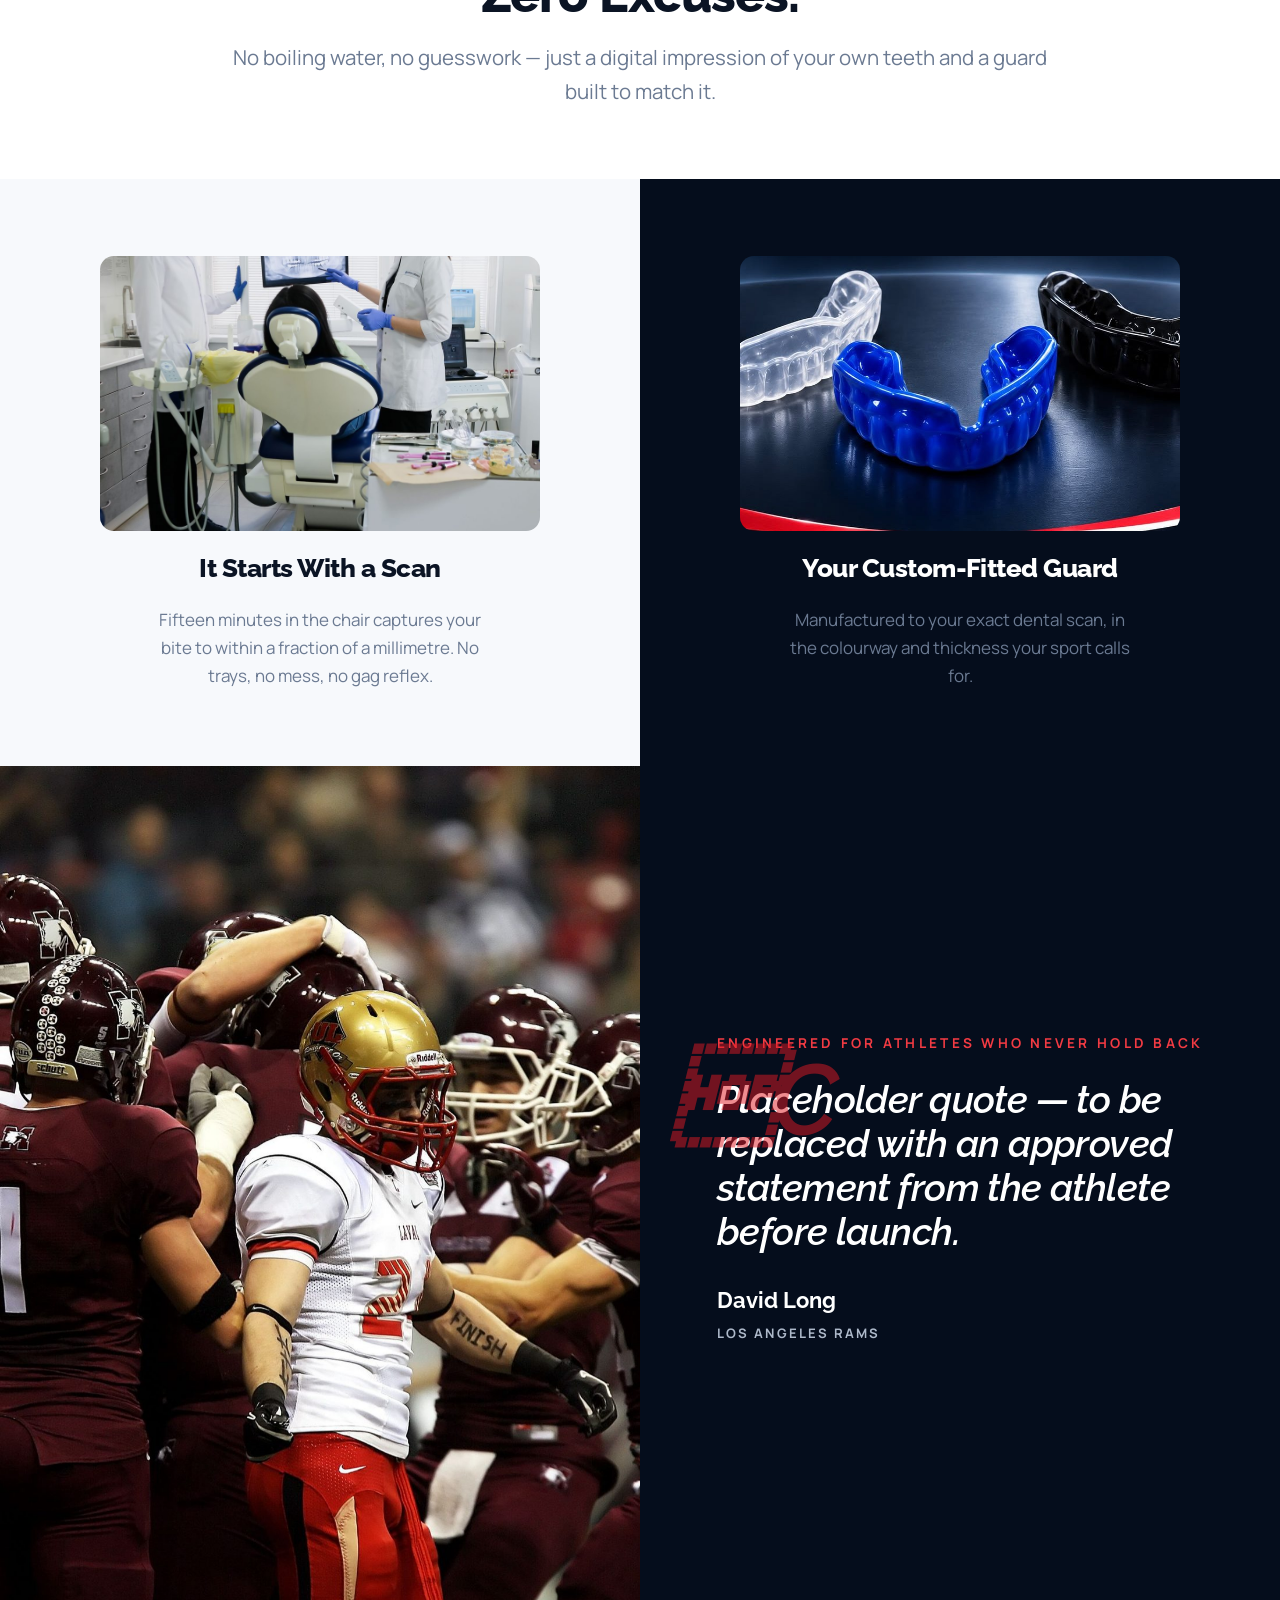
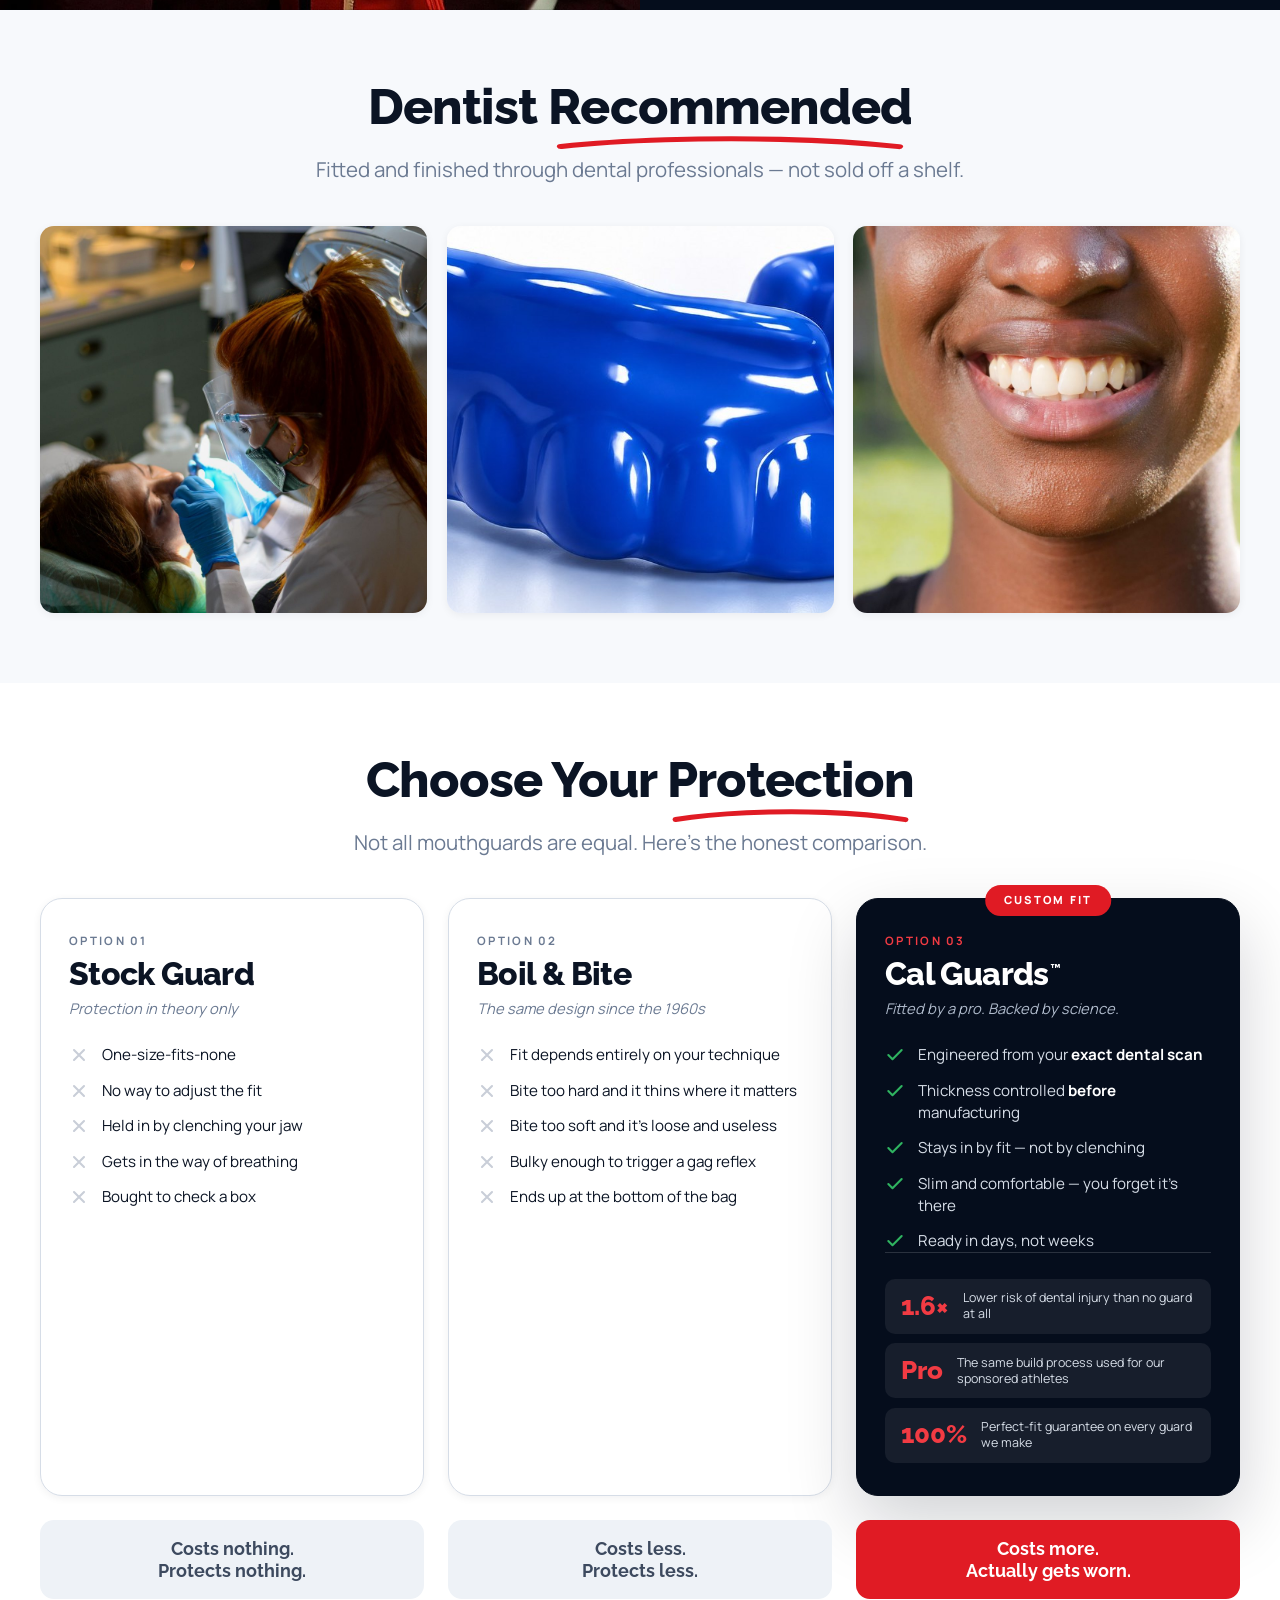
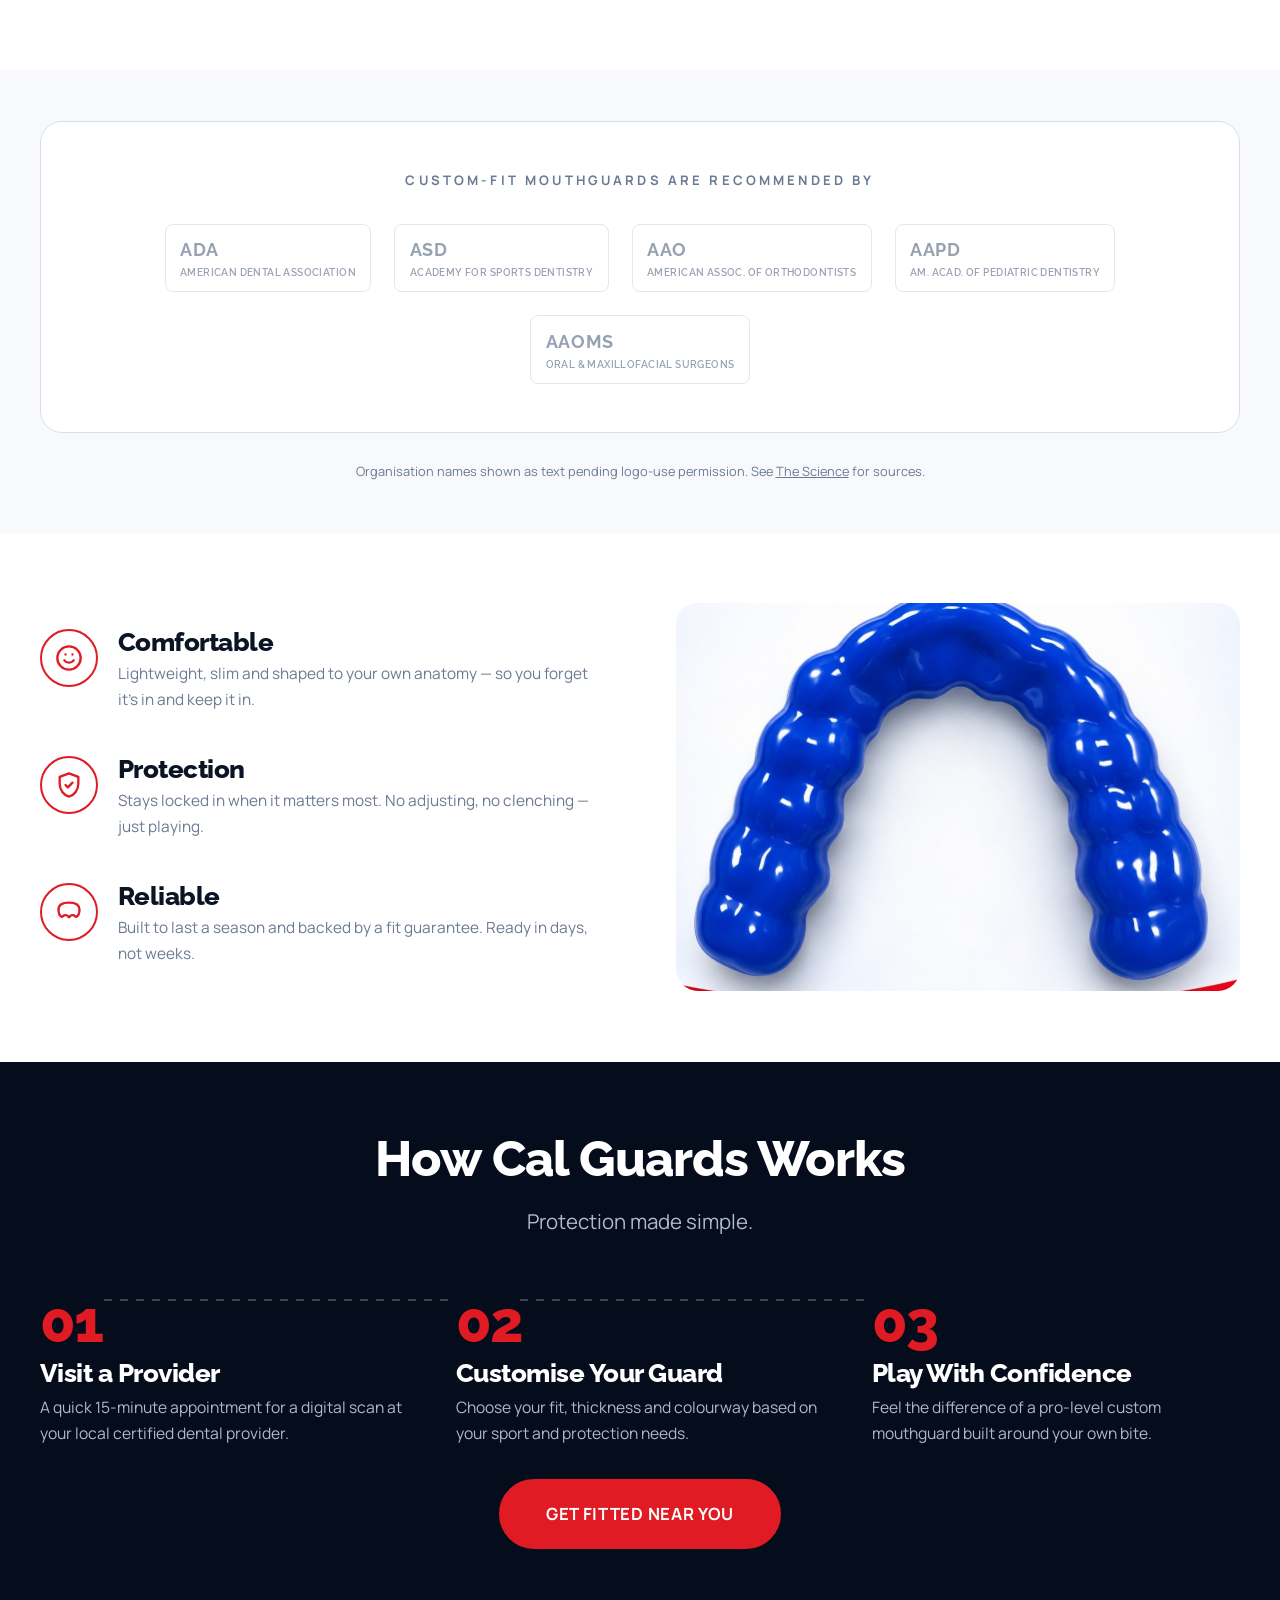
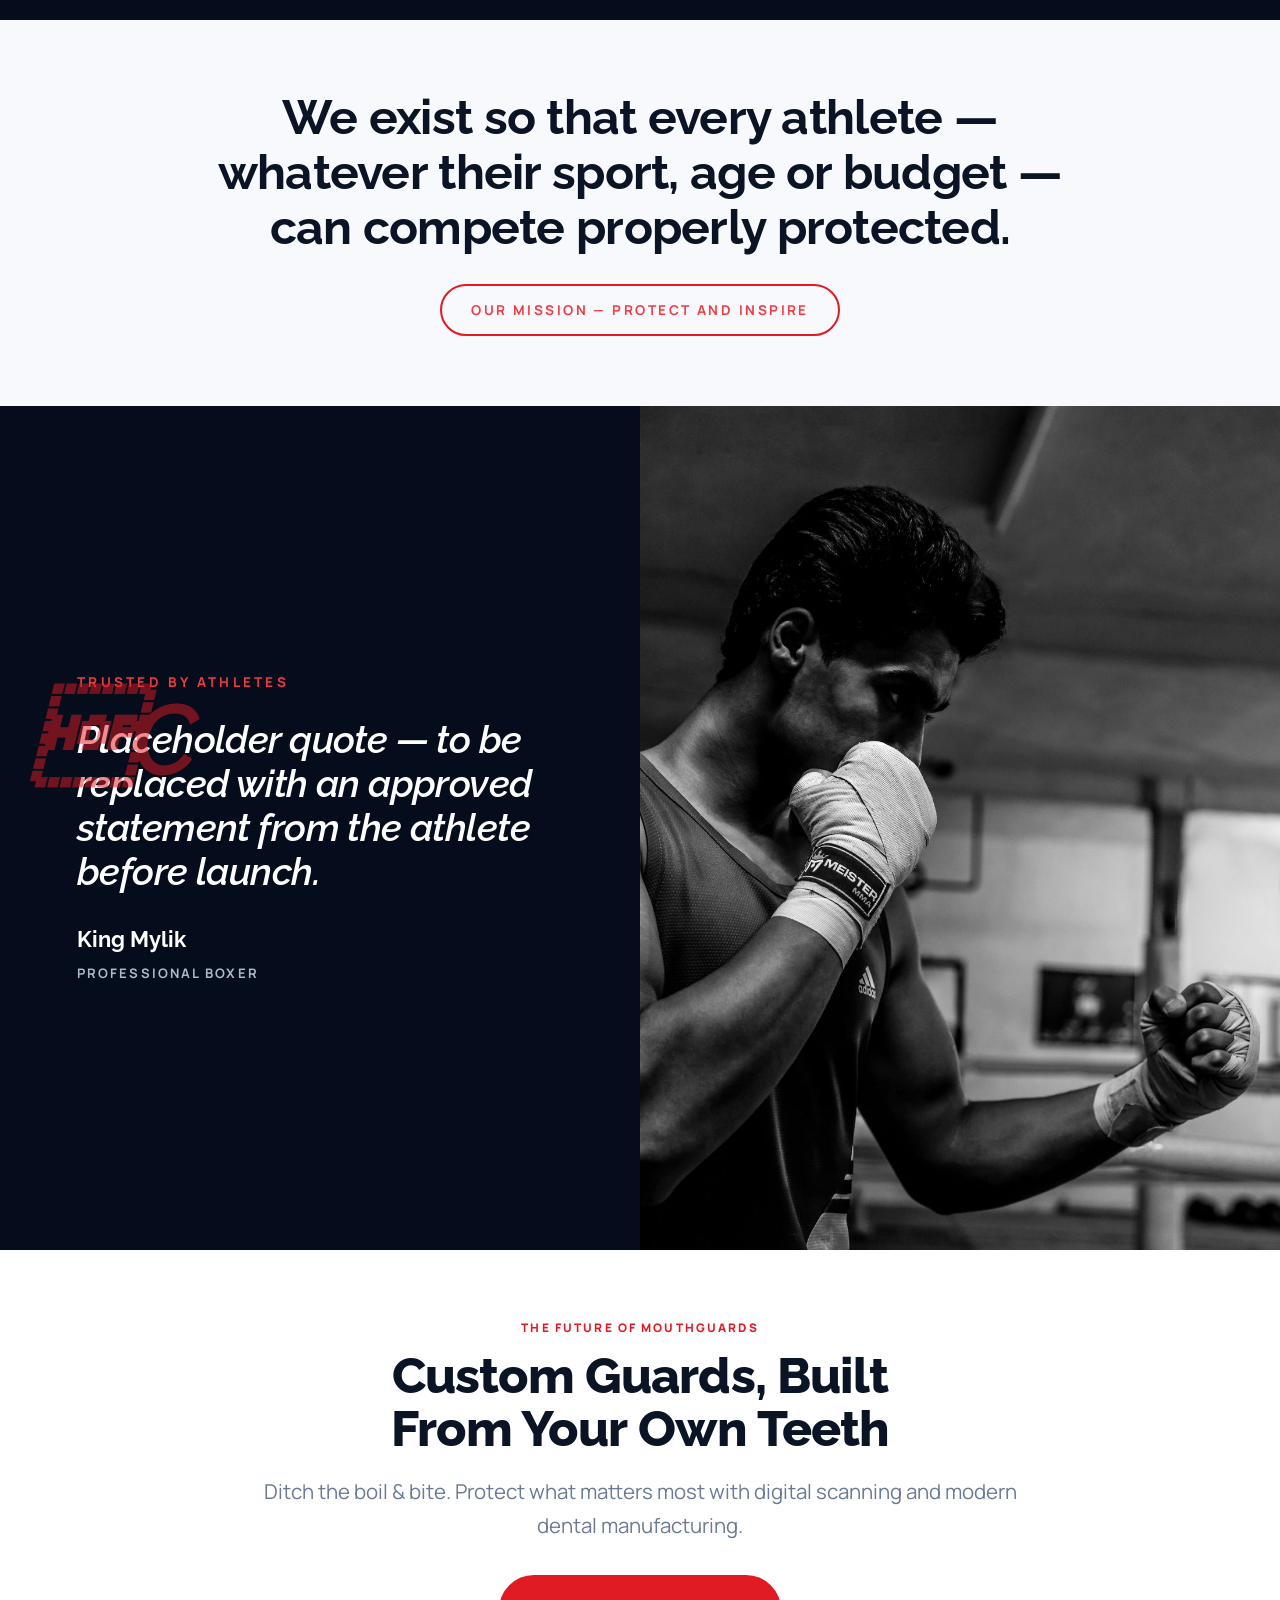
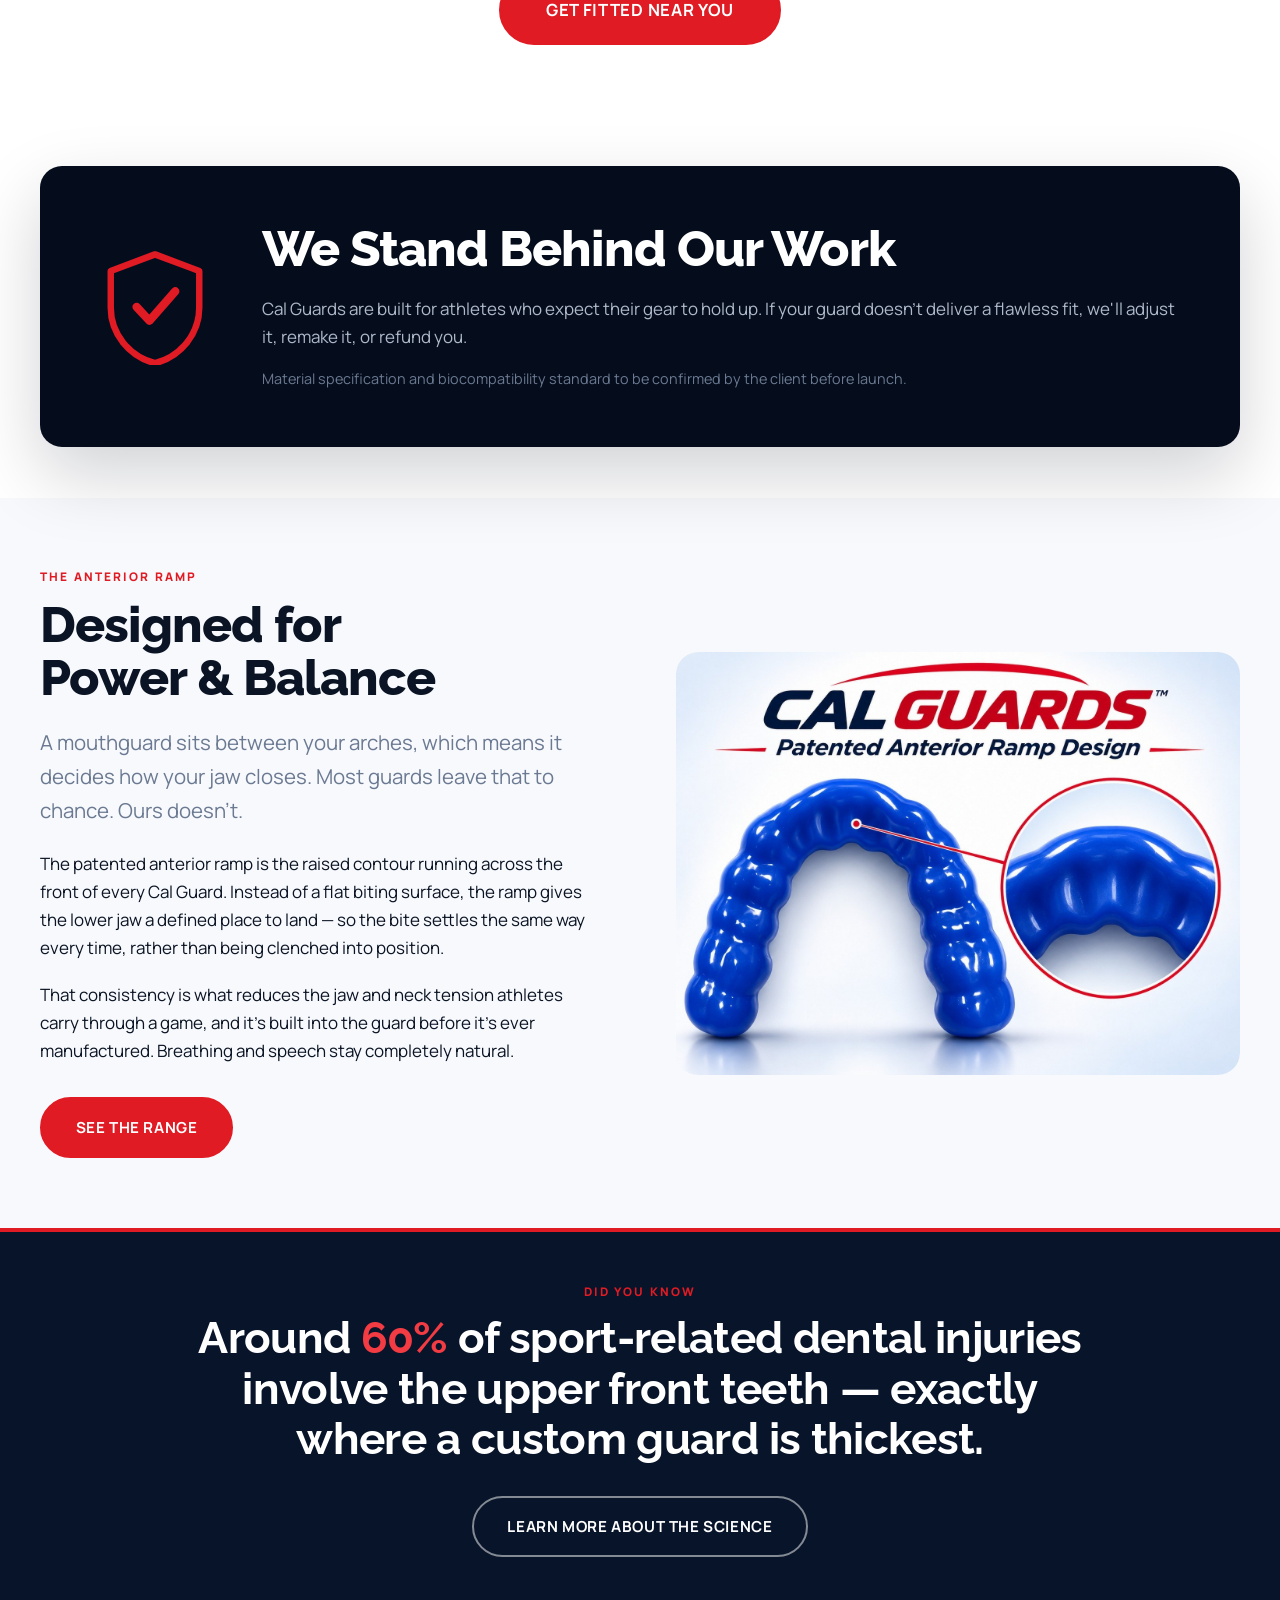
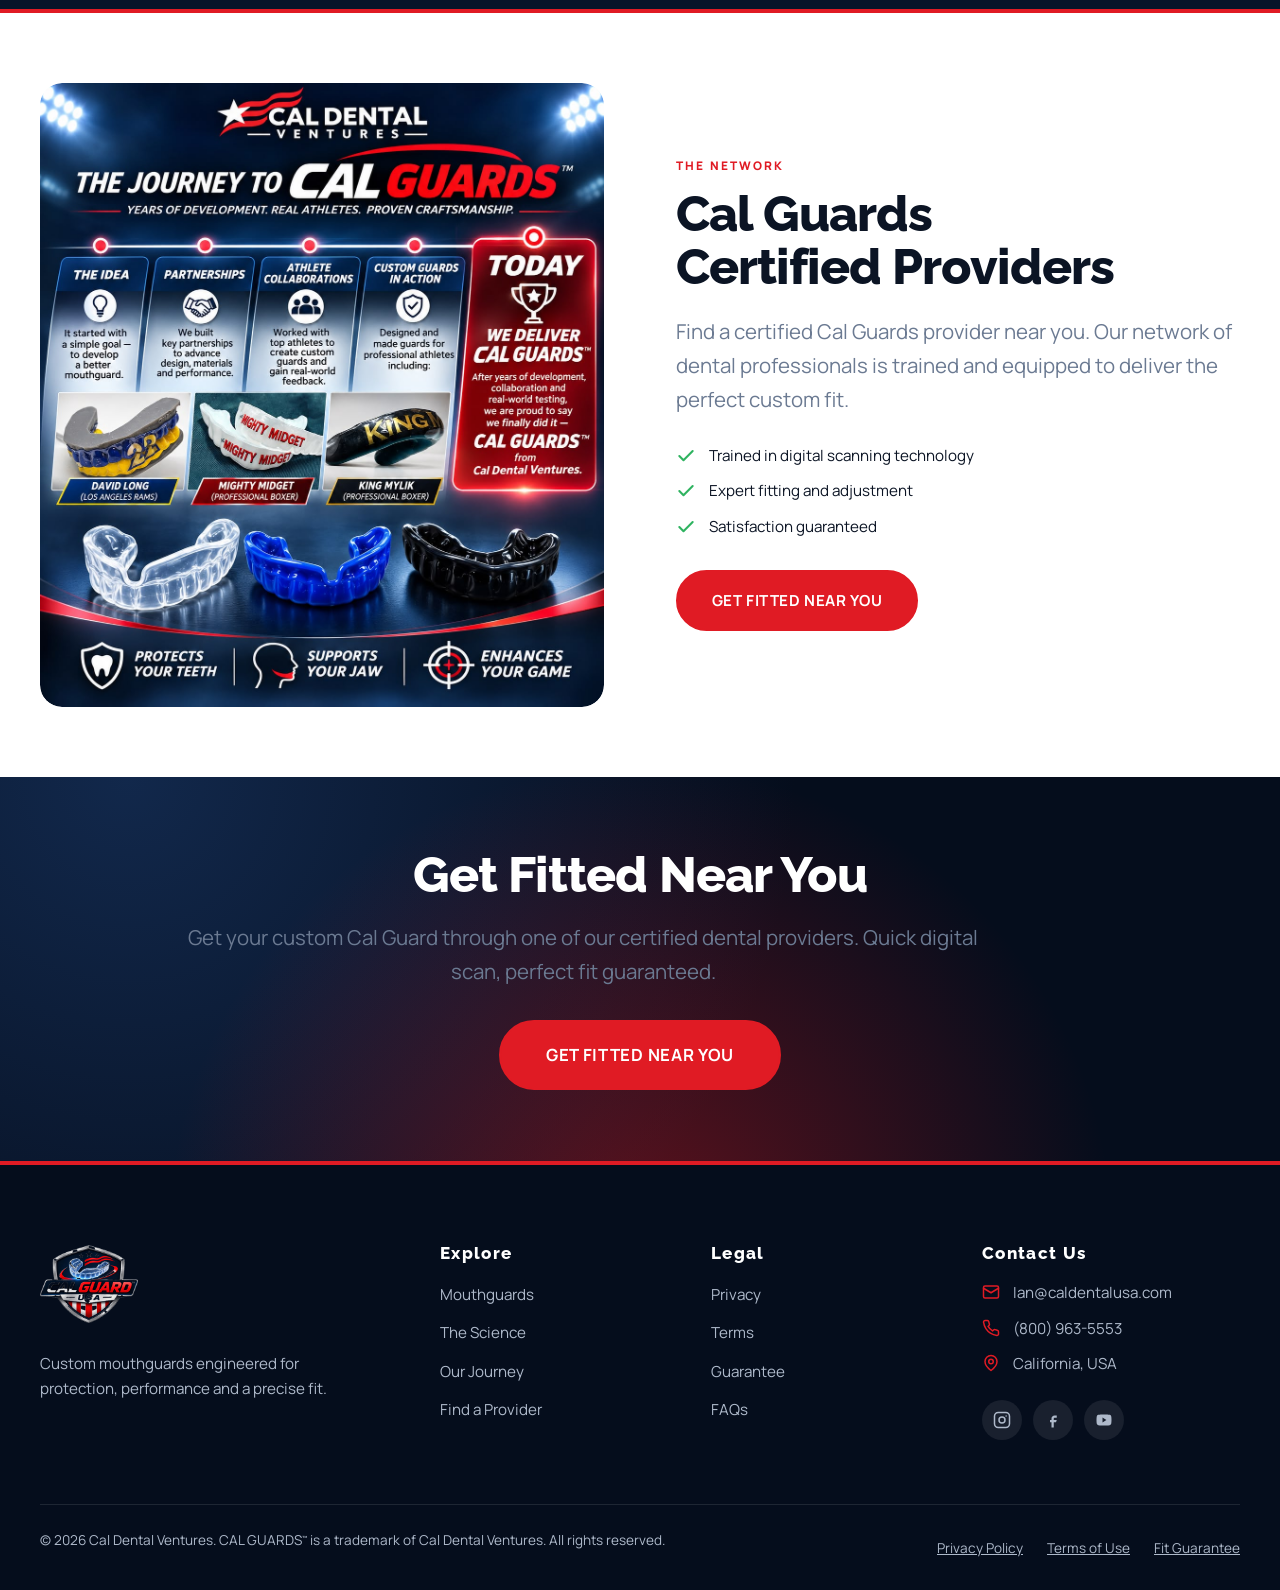
==== commit b73ec073: "First Commit" ====
--- a/index.html
+++ b/index.html
@@ -13,27 +13,29 @@
 <meta property="og:image" content="https://caldentalguardsusa.com/assets/img/cal-guards-hero.jpg">
 <link rel="preconnect" href="https://fonts.googleapis.com">
 <link rel="preconnect" href="https://fonts.gstatic.com" crossorigin>
-<link href="https://fonts.googleapis.com/css2?family=Afacad:ital,wght@0,400..700;1,400..700&family=Urbanist:ital,wght@0,100..900;1,100..900&display=swap" rel="stylesheet">
+<link href="https://fonts.googleapis.com/css2?family=Raleway:ital,wght@0,400..900;1,400..900&family=Manrope:wght@200..800&display=swap" rel="stylesheet">
 <link rel="stylesheet" href="assets/css/style.css">
 </head>
 <body>
 
 <!-- ============================ HEADER ============================ -->
-<div class="topbar">Custom-fit sports mouthguards &nbsp;•&nbsp; Powered by Cal Dental Ventures</div>
+<div class="topbar">
+  <div class="wrap topbar__inner">
+    <ul class="topbar__chips">
+      <li><span class="dot"></span>Custom-fit, dental-lab crafted</li>
+      <li><svg viewBox="0 0 24 24" fill="none" stroke="currentColor" stroke-width="2" stroke-linecap="round" stroke-linejoin="round" aria-hidden="true"><path d="M20 10c0 6-8 12-8 12s-8-6-8-12a8 8 0 0 1 16 0Z"/><circle cx="12" cy="10" r="3"/></svg>Fitted through certified providers</li>
+    </ul>
+    <ul class="topbar__chips topbar__chips--right">
+      <li><svg viewBox="0 0 24 24" fill="none" stroke="currentColor" stroke-width="2" stroke-linecap="round" stroke-linejoin="round" aria-hidden="true"><path d="M20 6 9 17l-5-5"/></svg>Perfect-fit guarantee</li>
+      <li><a href="tel:+18009635553"><svg viewBox="0 0 24 24" fill="none" stroke="currentColor" stroke-width="2" stroke-linecap="round" stroke-linejoin="round" aria-hidden="true"><path d="M22 16.9v3a2 2 0 0 1-2.2 2 19.8 19.8 0 0 1-8.6-3.1 19.5 19.5 0 0 1-6-6A19.8 19.8 0 0 1 2.1 4.2 2 2 0 0 1 4.1 2h3a2 2 0 0 1 2 1.7c.1 1 .4 1.9.7 2.8a2 2 0 0 1-.5 2.1L8.1 9.9a16 16 0 0 0 6 6l1.3-1.2a2 2 0 0 1 2.1-.5c.9.3 1.8.6 2.8.7a2 2 0 0 1 1.7 2Z"/></svg>(800) 963-5553</a></li>
+    </ul>
+  </div>
+</div>
 
 <header class="site-header">
   <div class="wrap nav">
-    <a class="logo" href="index.html" aria-label="Cal Guards home">
-      <svg class="logo__mark" viewBox="0 0 64 48" fill="none" aria-hidden="true">
-        <path d="M14 6 19.4 16.6 31 18.4 22.6 26.8 24.6 38.4 14 33 3.4 38.4 5.4 26.8 -3 18.4 8.6 16.6Z" transform="translate(5,2)" fill="#ffffff"/>
-        <path d="M26 10c10-5 22-6 34-3l-3 6c-11-2.6-21-1.8-30 2.2Z" fill="#e01b24"/>
-        <path d="M26 20c10-5 22-6 34-3l-3 6c-11-2.6-21-1.8-30 2.2Z" fill="#e01b24"/>
-        <path d="M26 30c10-5 22-6 34-3l-3 6c-11-2.6-21-1.8-30 2.2Z" fill="#e01b24"/>
-      </svg>
-      <span class="logo__text">
-        <span class="logo__name">Cal Guards</span>
-        <span class="logo__sub">Cal Dental Ventures</span>
-      </span>
+    <a class="logo" href="index.html" aria-label="Cal Guard USA home">
+      <img class="logo__img" src="assets/img/logo-mark.png" alt="Cal Guard USA" width="300" height="240">
     </a>
 
     <button class="nav__toggle" aria-expanded="false" aria-controls="primary-nav" aria-label="Toggle menu">
@@ -49,7 +51,11 @@
     </nav>
 
     <div class="nav__cta">
-      <a class="btn btn--light" href="providers.html">Get Fitted Near You</a>
+      <a class="nav__phone" href="tel:+18009635553">
+        <svg viewBox="0 0 24 24" fill="none" stroke="currentColor" stroke-width="2" stroke-linecap="round" stroke-linejoin="round" aria-hidden="true"><path d="M22 16.9v3a2 2 0 0 1-2.2 2 19.8 19.8 0 0 1-8.6-3.1 19.5 19.5 0 0 1-6-6A19.8 19.8 0 0 1 2.1 4.2 2 2 0 0 1 4.1 2h3a2 2 0 0 1 2 1.7c.1 1 .4 1.9.7 2.8a2 2 0 0 1-.5 2.1L8.1 9.9a16 16 0 0 0 6 6l1.3-1.2a2 2 0 0 1 2.1-.5c.9.3 1.8.6 2.8.7a2 2 0 0 1 1.7 2Z"/></svg>
+        (800) 963-5553
+      </a>
+      <a class="btn" href="providers.html">Get Fitted</a>
     </div>
   </div>
 </header>
@@ -82,7 +88,7 @@
 <!-- ======================= 2. THE PROBLEM ========================= -->
 <section class="section center" id="problem">
   <div class="wrap wrap--narrow">
-    <h2 class="reveal">Most mouthguards are bought once<br>and worn twice.</h2>
+    <h2 class="reveal">Most mouthguards are bought once<br>and <span class="uline">worn twice.</span></h2>
     <p class="lede reveal" data-delay="1">Too bulky. Too uncomfortable. Can't breathe, can't talk. So it goes in the bag and stays there — and a guard in the bag has never protected anyone.</p>
   </div>
 </section>
@@ -134,7 +140,7 @@
 <section class="section section--alt center">
   <div class="wrap">
     <div class="section-head">
-      <h2 class="reveal">Dentist Recommended</h2>
+      <h2 class="reveal">Dentist <span class="uline">Recommended</span></h2>
       <p class="lede reveal" data-delay="1">Fitted and finished through dental professionals — not sold off a shelf.</p>
     </div>
 
@@ -150,7 +156,7 @@
 <section class="section">
   <div class="wrap">
     <div class="section-head center">
-      <h2 class="reveal">Choose Your Protection</h2>
+      <h2 class="reveal">Choose Your <span class="uline">Protection</span></h2>
       <p class="lede reveal" data-delay="1">Not all mouthguards are equal. Here's the honest comparison.</p>
     </div>
 
@@ -280,17 +286,17 @@
 
     <div class="steps">
       <div class="step reveal">
-        <div class="step__num">1</div>
+        <div class="step__num">01</div>
         <h3>Visit a Provider</h3>
         <p>A quick 15-minute appointment for a digital scan at your local certified dental provider.</p>
       </div>
       <div class="step reveal" data-delay="1">
-        <div class="step__num">2</div>
+        <div class="step__num">02</div>
         <h3>Customise Your Guard</h3>
         <p>Choose your fit, thickness and colourway based on your sport and protection needs.</p>
       </div>
       <div class="step reveal" data-delay="2">
-        <div class="step__num">3</div>
+        <div class="step__num">03</div>
         <h3>Play With Confidence</h3>
         <p>Feel the difference of a pro-level custom mouthguard built around your own bite.</p>
       </div>
@@ -426,18 +432,9 @@
   <div class="wrap">
     <div class="footer__grid footer">
       <div class="footer__about">
-        <a class="logo" href="index.html" aria-label="Cal Guards home">
-          <svg class="logo__mark" viewBox="0 0 64 48" fill="none" aria-hidden="true">
-            <path d="M14 6 19.4 16.6 31 18.4 22.6 26.8 24.6 38.4 14 33 3.4 38.4 5.4 26.8 -3 18.4 8.6 16.6Z" transform="translate(5,2)" fill="#ffffff"/>
-            <path d="M26 10c10-5 22-6 34-3l-3 6c-11-2.6-21-1.8-30 2.2Z" fill="#e01b24"/>
-            <path d="M26 20c10-5 22-6 34-3l-3 6c-11-2.6-21-1.8-30 2.2Z" fill="#e01b24"/>
-            <path d="M26 30c10-5 22-6 34-3l-3 6c-11-2.6-21-1.8-30 2.2Z" fill="#e01b24"/>
-          </svg>
-          <span class="logo__text">
-            <span class="logo__name">Cal Guards</span>
-            <span class="logo__sub">Cal Dental Ventures</span>
-          </span>
-        </a>
+        <a class="logo" href="index.html" aria-label="Cal Guard USA home">
+      <img class="logo__img" src="assets/img/logo-mark.png" alt="Cal Guard USA" width="300" height="240">
+    </a>
         <p>Custom mouthguards engineered for protection, performance and a precise fit.</p>
       </div>
 
@@ -466,11 +463,11 @@
         <ul class="footer__contact">
           <li>
             <svg viewBox="0 0 24 24" fill="none" stroke="currentColor" stroke-width="2" stroke-linecap="round" stroke-linejoin="round" aria-hidden="true"><rect x="2" y="4" width="20" height="16" rx="2"/><path d="m22 7-10 6L2 7"/></svg>
-            <a href="mailto:info@caldentalguardsusa.com">info@caldentalguardsusa.com</a>
+            <a href="mailto:Ian@caldentalusa.com">Ian@caldentalusa.com</a>
           </li>
           <li>
             <svg viewBox="0 0 24 24" fill="none" stroke="currentColor" stroke-width="2" stroke-linecap="round" stroke-linejoin="round" aria-hidden="true"><path d="M22 16.9v3a2 2 0 0 1-2.2 2 19.8 19.8 0 0 1-8.6-3.1 19.5 19.5 0 0 1-6-6A19.8 19.8 0 0 1 2.1 4.2 2 2 0 0 1 4.1 2h3a2 2 0 0 1 2 1.7c.1 1 .4 1.9.7 2.8a2 2 0 0 1-.5 2.1L8.1 9.9a16 16 0 0 0 6 6l1.3-1.2a2 2 0 0 1 2.1-.5c.9.3 1.8.6 2.8.7a2 2 0 0 1 1.7 2Z"/></svg>
-            <a href="tel:+10000000000">Add client phone number</a>
+            <a href="tel:+18009635553">(800) 963-5553</a>
           </li>
           <li>
             <svg viewBox="0 0 24 24" fill="none" stroke="currentColor" stroke-width="2" stroke-linecap="round" stroke-linejoin="round" aria-hidden="true"><path d="M20 10c0 6-8 12-8 12s-8-6-8-12a8 8 0 0 1 16 0Z"/><circle cx="12" cy="10" r="3"/></svg>
--- a/assets/css/style.css
+++ b/assets/css/style.css
@@ -35,9 +35,9 @@
   --accent:        var(--red-500);
 
   /* Type */
-  --display: "Afacad", "Barlow Condensed", system-ui, sans-serif;
-  --body: "Urbanist", system-ui, -apple-system, "Segoe UI", Roboto, sans-serif;
-  --label: "Afacad", "Urbanist", system-ui, sans-serif;
+  --display: "Raleway", system-ui, -apple-system, "Segoe UI", sans-serif;
+  --body: "Manrope", system-ui, -apple-system, "Segoe UI", Roboto, sans-serif;
+  --label: "Manrope", system-ui, sans-serif;
 
   /* Layout */
   --wrap: 1280px;
@@ -93,16 +93,16 @@
    Caps are reserved for small labels (.eyebrow, .card__label, buttons). */
 h1, h2, h3, h4 {
   font-family: var(--display);
-  font-weight: 700;
-  line-height: 1.02;
-  letter-spacing: -.025em;
+  font-weight: 800;
+  line-height: 1.05;
+  letter-spacing: -.02em;
   margin: 0 0 .4em;
   text-wrap: balance;
 }
 
-h1 { font-size: clamp(2.75rem, 7.4vw, 6rem); line-height: .96; }
-h2 { font-size: clamp(2.1rem, 5vw, 3.9rem); line-height: .99; }
-h3 { font-size: clamp(1.4rem, 2.5vw, 1.95rem); }
+h1 { font-size: clamp(2.4rem, 6.2vw, 4.9rem); line-height: 1.02; font-weight: 800; }
+h2 { font-size: clamp(1.9rem, 4.1vw, 3.1rem); line-height: 1.07; }
+h3 { font-size: clamp(1.25rem, 2.1vw, 1.6rem); }
 h4 { font-size: clamp(1.1rem, 1.7vw, 1.35rem); letter-spacing: -.012em; }
 
 p { margin: 0 0 1.1em; }
@@ -360,9 +360,9 @@
 
 .logo__sub {
   font-family: var(--body);
-  font-size: .56rem;
+  font-size: .64rem;
   font-weight: 600;
-  letter-spacing: .34em;
+  letter-spacing: .28em;
   text-transform: uppercase;
   color: var(--slate-300);
   margin-top: .22rem;
@@ -1530,23 +1530,51 @@
   .guarantee { grid-template-columns: 1fr; text-align: center; justify-items: center; }
 }
 
+@media (max-width: 1024px) {
+  /* On a narrow viewport a 42px horizontal slide pushes content outside the
+     viewport (clipped by overflow-x) and reads as a glitch rather than a
+     reveal. Collapse the directional variants to a plain fade-up. */
+  .reveal[data-reveal="left"],
+  .reveal[data-reveal="right"],
+  .reveal[data-reveal="scale"] {
+    transform: translateY(26px);
+  }
+}
+
 @media (max-width: 700px) {
   /* The strip's own 2.4:1 ratio would shrink the guards to nothing on a
      phone, so crop the sides instead and hold a usable height. */
   .hero { min-height: auto; }
 
+  /* Full-bleed cover on a phone rather than a bottom strip. A fixed height
+     here would fight the inherited `inset: 0` — top wins over bottom, which
+     anchored the image to the top of the hero and ran the brand swoosh
+     straight through the subheading. */
   .hero__media {
+    inset: 0;
     aspect-ratio: auto;
-    height: clamp(200px, 34vh, 300px);
+    height: auto;
   }
 
-  .hero__media img { object-position: center 60%; }
-
-  .hero__inner { padding-block: clamp(2.5rem, 9vw, 4rem) clamp(11rem, 36vw, 15rem); }
+  .hero__media img { object-position: center 58%; }
+
+  .hero__media::after {
+    background:
+      radial-gradient(ellipse at 50% 42%, rgba(5, 13, 28, .46) 0%, rgba(5, 13, 28, .84) 74%),
+      linear-gradient(180deg, rgba(5, 13, 28, .9) 0%, rgba(5, 13, 28, .5) 44%, rgba(5, 13, 28, .88) 100%);
+  }
+
+  .hero__inner { padding-block: clamp(3.5rem, 12vw, 5.5rem); }
 }
 
 @media (max-width: 600px) {
   body { font-size: 16px; }
+
+  /* "Get Fitted Near You" + pin icon wraps to two lines on a 360px device
+     at the desktop large-button size. */
+  .btn--lg { padding: 1rem 1.25rem; font-size: .9rem; }
+  .btn { padding: .9rem 1.25rem; }
+
   .form__row { grid-template-columns: 1fr; }
   .footer__grid { grid-template-columns: 1fr; }
   .footer__bottom { flex-direction: column; text-align: center; }
@@ -1764,7 +1792,7 @@
 }
 
 .logo-row div:hover { opacity: 1; color: var(--navy-700); }
-.logo-row small { display: block; font-size: .54rem; letter-spacing: .06em; font-weight: 600; white-space: nowrap; }
+.logo-row small { display: block; font-size: .64rem; letter-spacing: .04em; font-weight: 600; white-space: nowrap; }
 
 /* --- Product callout diagram -------------------------------------------- */
 .diagram {
@@ -1867,3 +1895,349 @@
   .diagram__icon svg { width: 22px; height: 22px; }
   .logo-row div { font-size: .92rem; padding: .55rem .85rem; }
 }
+
+/* ==========================================================================
+   MOBILE TYPE FLOOR
+   Must live at the end of the file: the reference-layout components above are
+   appended after the main media queries, so a rule placed inside an earlier
+   @media block loses to them on source order.
+   ========================================================================== */
+@media (max-width: 900px) {
+  .logo__sub      { font-size: .7rem; letter-spacing: .2em; }
+  .logo-row small { font-size: .7rem; letter-spacing: .04em; white-space: normal; }
+  .card__flag     { font-size: .74rem; }
+  .ph             { font-size: .74rem; }
+}
+
+/* The header CTA duplicates the "Get Fitted Near You" nav link. Between the
+   nav-collapse breakpoint (900px) and ~1080px the logo + five links + button
+   no longer fit on one line and the button overhangs the viewport, so drop it
+   first and let the nav link carry the action. */
+@media (max-width: 1080px) {
+  .nav__cta { display: none; }
+}
+
+/* The journey timeline drops 5 -> 2 columns at 1024px but had no further
+   fallback; two columns plus the gap overflow a 320px device. */
+@media (max-width: 560px) {
+  .timeline { grid-template-columns: 1fr; }
+  .timeline .tl--now { grid-column: auto; }
+}
+
+/* ==========================================================================
+   BRAND REFRESH
+   Design devices taken from the client's own caldentalusa.com, which they
+   hold up as the look they want: navy utility bar over a WHITE header, the
+   badge logo, red hand-drawn underline on headings, oversized red step
+   numerals, outline pill tags, and a navy pull-quote card.
+   Loads after everything above, so these win on source order.
+   ========================================================================== */
+
+/* --- Utility bar -------------------------------------------------------- */
+.topbar {
+  background: var(--navy-900);
+  color: #fff;
+  padding: 0;
+  text-align: left;
+  font-size: .76rem;
+  letter-spacing: .01em;
+  text-transform: none;
+  font-weight: 600;
+}
+
+.topbar__inner {
+  display: flex;
+  align-items: center;
+  justify-content: space-between;
+  gap: 1rem;
+  min-height: 38px;
+  flex-wrap: wrap;
+}
+
+.topbar__chips {
+  display: flex;
+  align-items: center;
+  gap: 1.4rem;
+  flex-wrap: wrap;
+}
+
+.topbar__chips li {
+  display: inline-flex;
+  align-items: center;
+  gap: .45rem;
+  color: rgba(255, 255, 255, .82);
+  white-space: nowrap;
+}
+
+.topbar__chips svg { width: 14px; height: 14px; color: var(--red-400); flex-shrink: 0; }
+
+.topbar__chips a {
+  display: inline-flex;
+  align-items: center;
+  gap: .45rem;
+  text-decoration: none;
+  font-weight: 700;
+  color: #fff;
+  transition: color .2s var(--ease);
+}
+.topbar__chips a:hover { color: var(--red-400); }
+
+.topbar .dot {
+  width: 7px; height: 7px; border-radius: 50%;
+  background: #35c26a; flex-shrink: 0;
+  box-shadow: 0 0 0 3px rgba(53, 194, 106, .22);
+}
+
+/* --- White header ------------------------------------------------------- */
+.site-header {
+  background: rgba(255, 255, 255, .94);
+  border-bottom: 1px solid var(--slate-200);
+  box-shadow: 0 1px 0 rgba(5, 13, 28, .04);
+}
+
+.site-header.is-stuck {
+  background: rgba(255, 255, 255, .985);
+  box-shadow: 0 6px 24px rgba(5, 13, 28, .09);
+}
+
+/* The badge is a tall shield, not a horizontal wordmark — it needs real
+   height before "CAL GUARD USA" is legible. */
+.nav { min-height: 98px; }
+
+.logo__img {
+  height: clamp(54px, 6.4vw, 78px);
+  width: auto;
+}
+
+.nav__links a {
+  color: var(--navy-700);
+  font-family: var(--body);
+  font-size: .92rem;
+  font-weight: 600;
+  letter-spacing: .005em;
+  text-transform: none;
+}
+
+.nav__links a:hover,
+.nav__links a[aria-current="page"] { color: var(--red-500); }
+.nav__links a::after { background: var(--red-500); }
+
+.nav__cta { display: flex; align-items: center; gap: .9rem; }
+
+.nav__phone {
+  display: inline-flex;
+  align-items: center;
+  gap: .5rem;
+  padding: .6rem 1.1rem;
+  border: 1px solid var(--slate-200);
+  border-radius: 999px;
+  font-size: .88rem;
+  font-weight: 700;
+  color: var(--navy-800);
+  text-decoration: none;
+  white-space: nowrap;
+  transition: border-color .25s var(--ease), color .25s var(--ease), box-shadow .25s var(--ease);
+}
+
+.nav__phone svg { width: 15px; height: 15px; color: var(--red-500); }
+.nav__phone:hover {
+  border-color: var(--red-500);
+  color: var(--red-600);
+  box-shadow: 0 6px 18px rgba(224, 27, 36, .14);
+}
+
+.nav__toggle { border-color: var(--slate-300); }
+.nav__toggle span { background: var(--navy-800); }
+
+/* Mobile drawer now sits on white */
+@media (max-width: 900px) {
+  .nav__links {
+    background: rgba(255, 255, 255, .985);
+    border-bottom: 1px solid var(--slate-200);
+    box-shadow: 0 18px 40px rgba(5, 13, 28, .12);
+  }
+  .nav__links a { border-bottom: 1px solid var(--slate-100); font-size: 1rem; }
+}
+
+/* --- Hand-drawn underline on headings ----------------------------------- */
+/* The single most recognisable device on the client's own site. */
+.uline { position: relative; display: inline-block; }
+
+.uline::after {
+  content: "";
+  position: absolute;
+  left: 2%;
+  right: 2%;
+  bottom: -.34em;
+  height: .28em;
+  background: no-repeat center/100% 100%
+    url("data:image/svg+xml,%3Csvg xmlns='http://www.w3.org/2000/svg' viewBox='0 0 200 14' preserveAspectRatio='none'%3E%3Cpath d='M3 10.5C38 4 86 1.6 129 3.4c24 1 47 3.4 68 7.2' fill='none' stroke='%23e01b24' stroke-width='5' stroke-linecap='round'/%3E%3C/svg%3E");
+  pointer-events: none;
+}
+
+.section--dark .uline::after,
+.cta .uline::after,
+.quote-band .uline::after {
+  filter: brightness(1.25);
+}
+
+/* --- Eyebrow: match their small red label ------------------------------- */
+.eyebrow {
+  font-family: var(--body);
+  font-size: .74rem;
+  font-weight: 800;
+  letter-spacing: .18em;
+}
+
+/* --- Steps: oversized red numerals -------------------------------------- */
+.step__num {
+  width: auto;
+  height: auto;
+  background: none;
+  box-shadow: none;
+  border-radius: 0;
+  display: block;
+  font-family: var(--display);
+  font-size: clamp(2.6rem, 5vw, 3.6rem);
+  font-weight: 800;
+  line-height: 1;
+  color: var(--red-500);
+  margin-bottom: .6rem;
+  letter-spacing: -.03em;
+}
+
+.step:not(:last-child)::after { top: 22px; left: 64px; }
+.reveal.is-visible .step__num { animation: none; }
+
+/* --- Outline pill tags --------------------------------------------------- */
+.tags { display: flex; flex-wrap: wrap; gap: .6rem; }
+
+.tags li {
+  padding: .5rem 1.1rem;
+  border: 1px solid var(--slate-200);
+  border-radius: 999px;
+  background: #fff;
+  font-size: .85rem;
+  font-weight: 600;
+  color: var(--navy-700);
+  transition: border-color .25s var(--ease), color .25s var(--ease), transform .25s var(--ease);
+}
+
+.tags li:hover {
+  border-color: var(--red-500);
+  color: var(--red-600);
+  transform: translateY(-2px);
+}
+
+.section--dark .tags li {
+  background: rgba(255, 255, 255, .06);
+  border-color: rgba(255, 255, 255, .18);
+  color: var(--slate-200);
+}
+
+/* --- Navy pull-quote card ------------------------------------------------ */
+.pullquote {
+  position: relative;
+  padding: clamp(1.75rem, 4vw, 2.75rem) clamp(1.5rem, 3.5vw, 2.5rem);
+  background: var(--navy-900);
+  border-left: 5px solid var(--red-500);
+  border-radius: var(--radius);
+  color: #fff;
+  box-shadow: var(--shadow-md);
+}
+
+.pullquote::before {
+  content: "\C";
+  position: absolute;
+  top: -.1em;
+  right: .4rem;
+  font-family: var(--display);
+  font-size: 5rem;
+  font-weight: 800;
+  line-height: 1;
+  color: var(--red-500);
+  opacity: .9;
+}
+
+.pullquote p {
+  position: relative;
+  font-family: var(--display);
+  font-size: clamp(1.1rem, 1.9vw, 1.5rem);
+  font-weight: 600;
+  font-style: italic;
+  line-height: 1.45;
+  color: #fff;
+  margin: 0;
+}
+
+.pullquote cite {
+  display: block;
+  margin-top: 1.1rem;
+  font-family: var(--body);
+  font-size: .78rem;
+  font-weight: 700;
+  font-style: normal;
+  letter-spacing: .16em;
+  text-transform: uppercase;
+  color: var(--red-400);
+}
+
+/* --- Underlined text link (their secondary CTA) -------------------------- */
+.tlink {
+  display: inline-block;
+  padding-bottom: .35rem;
+  border-bottom: 2px solid var(--red-500);
+  font-family: var(--body);
+  font-size: .82rem;
+  font-weight: 800;
+  letter-spacing: .14em;
+  text-transform: uppercase;
+  text-decoration: none;
+  color: inherit;
+  transition: color .25s var(--ease), border-color .25s var(--ease), gap .25s var(--ease);
+}
+
+.tlink:hover { color: var(--red-500); border-color: var(--navy-900); }
+
+/* --- Quote band: red quote mark ----------------------------------------- */
+.quote-band__quote { position: relative; font-style: italic; font-weight: 600; }
+
+.quote-band__quote::before {
+  content: "\C";
+  position: absolute;
+  left: -.45em;
+  top: -.28em;
+  font-size: 2.6em;
+  line-height: 1;
+  color: var(--red-500);
+  opacity: .5;
+  pointer-events: none;
+}
+
+/* --- Strip: a touch more character --------------------------------------- */
+.strip { font-weight: 800; letter-spacing: -.01em; }
+
+@media (max-width: 900px) {
+  .nav__phone { display: none; }
+  .topbar__chips li:not(:last-child) { display: none; }
+  .topbar__chips--right { margin-left: auto; }
+}
+
+@media (max-width: 600px) {
+  .topbar { font-size: .7rem; }
+  .topbar__inner { min-height: 34px; justify-content: center; }
+  .logo__img { height: 48px; }
+  .nav { min-height: 74px; }
+}
+
+/* The refresh block above re-declares .nav__cta as flex, which re-beat the
+   earlier hide rule on source order. The header is wider now (logo + five
+   links + phone pill + button), so drop the pill first, then the whole group.
+   Both numbers are in the topbar regardless. */
+@media (max-width: 1240px) {
+  .nav__phone { display: none; }
+}
+
+@media (max-width: 1140px) {
+  .nav__cta { display: none; }
+}
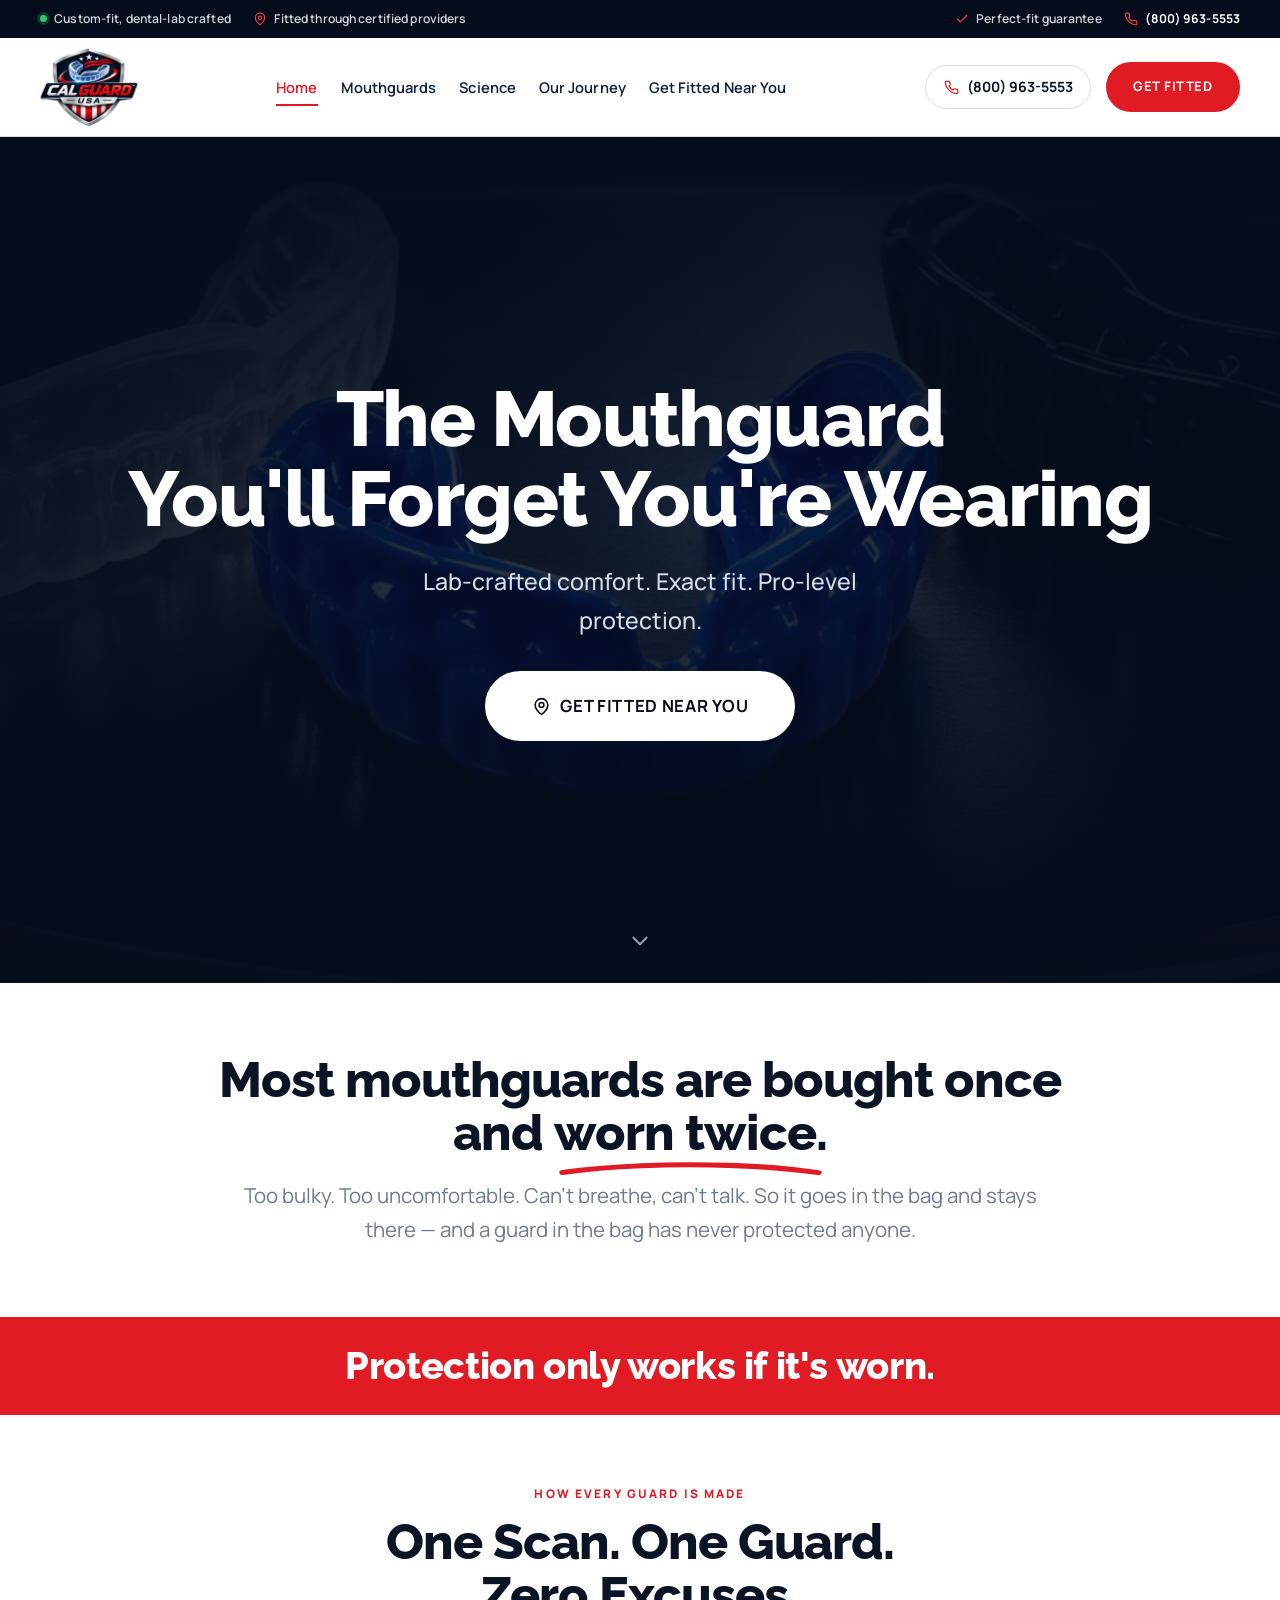
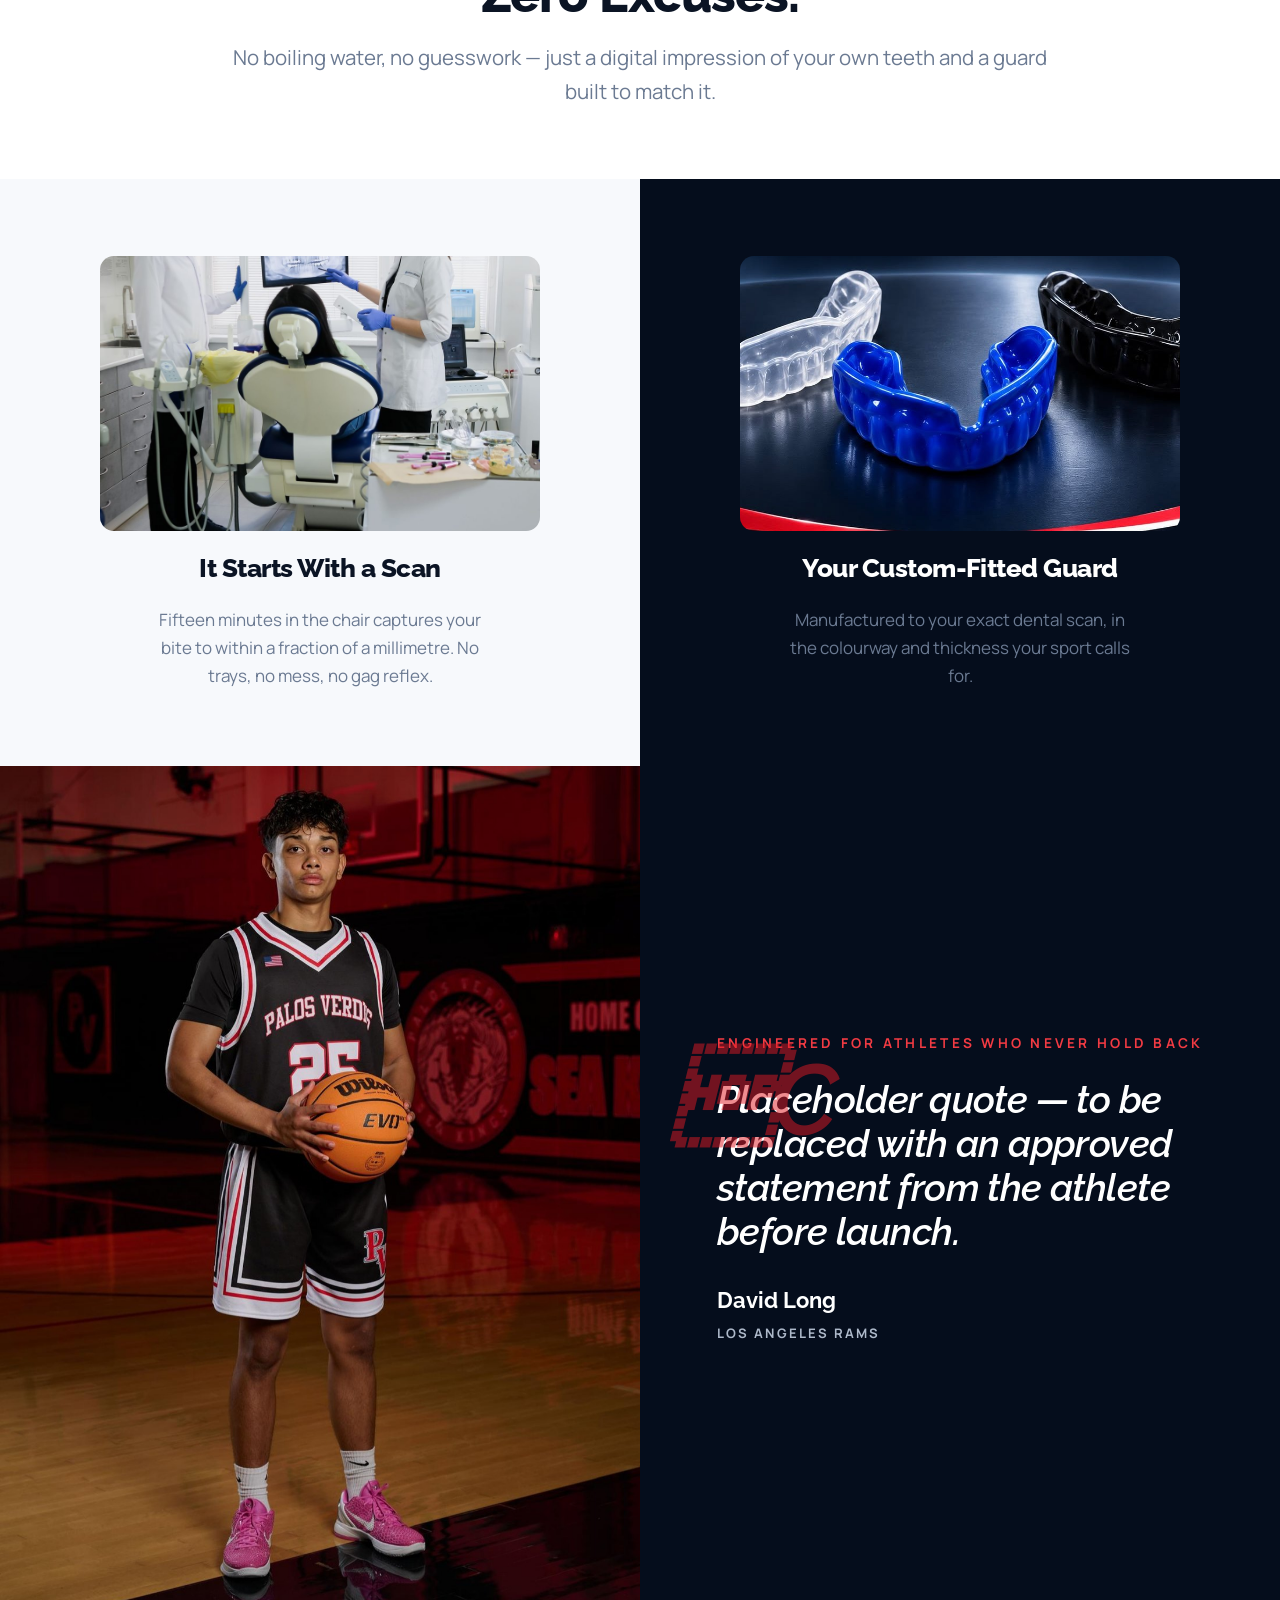
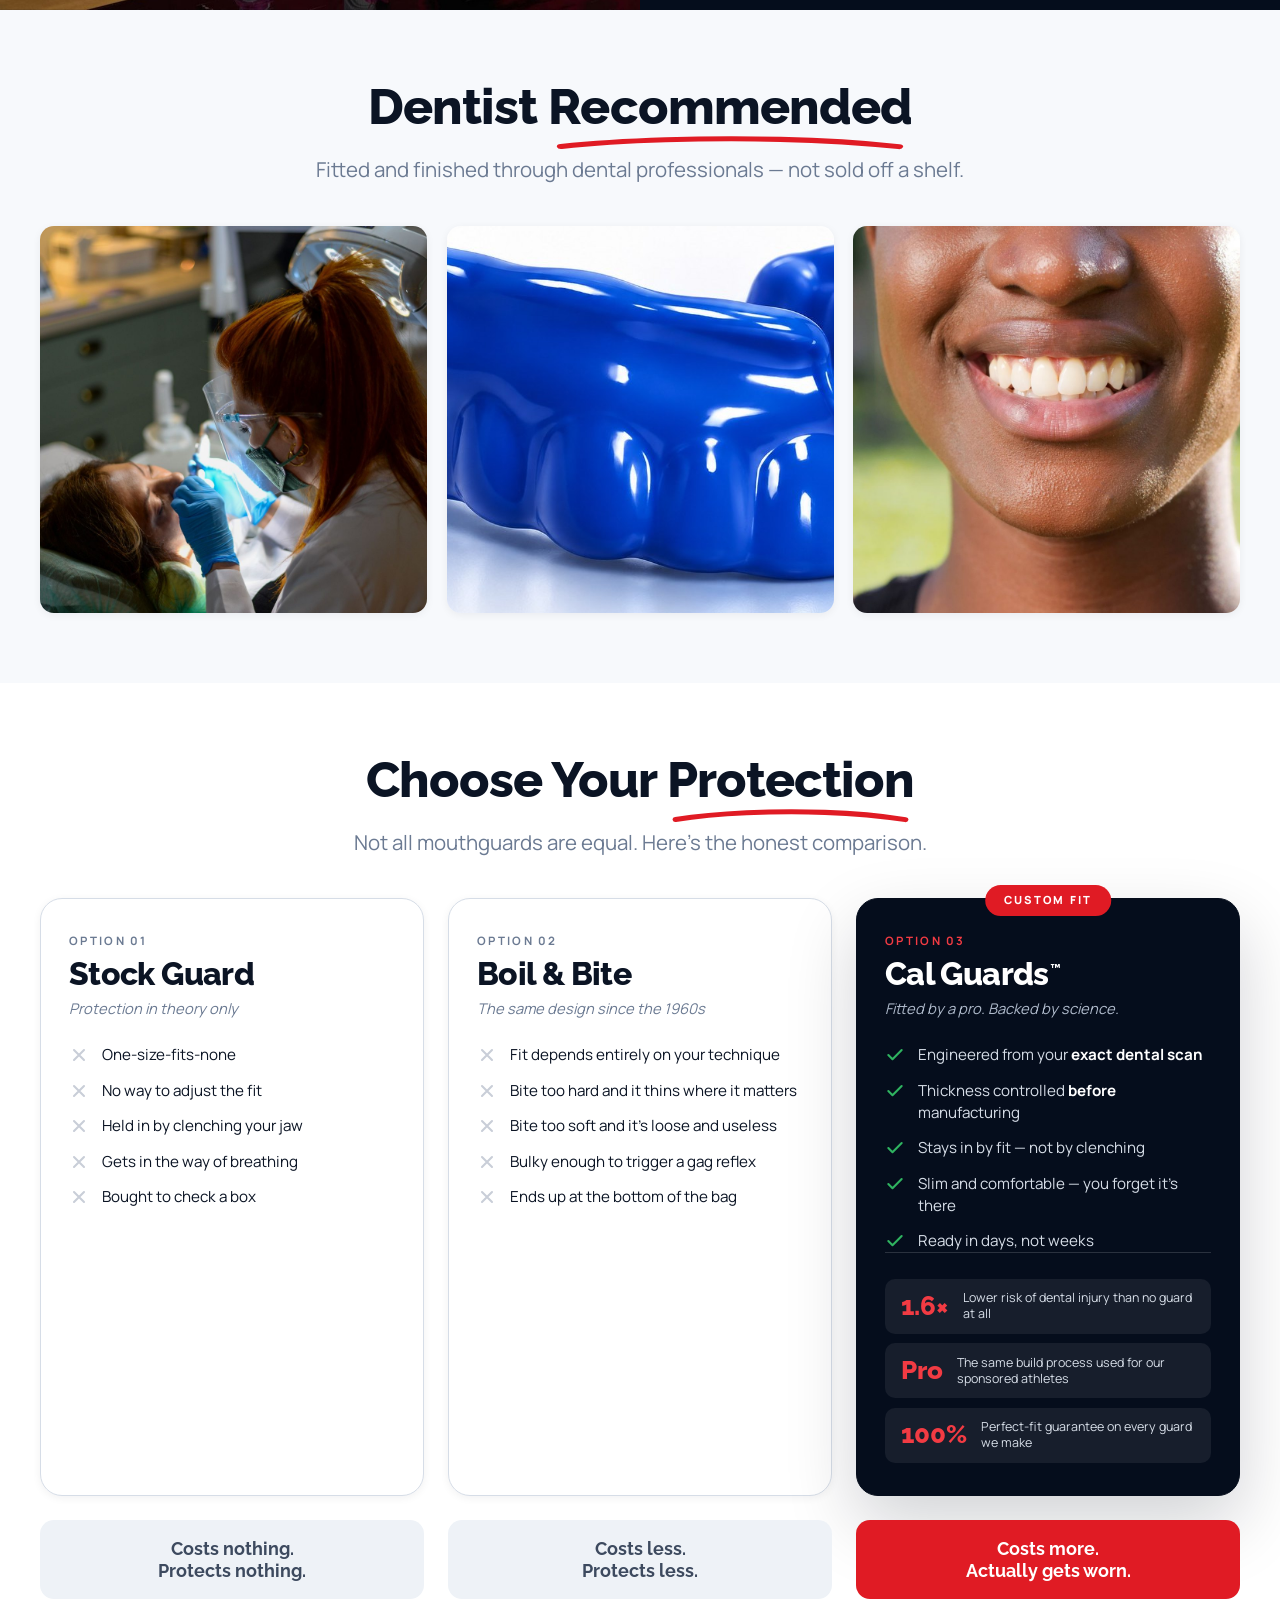
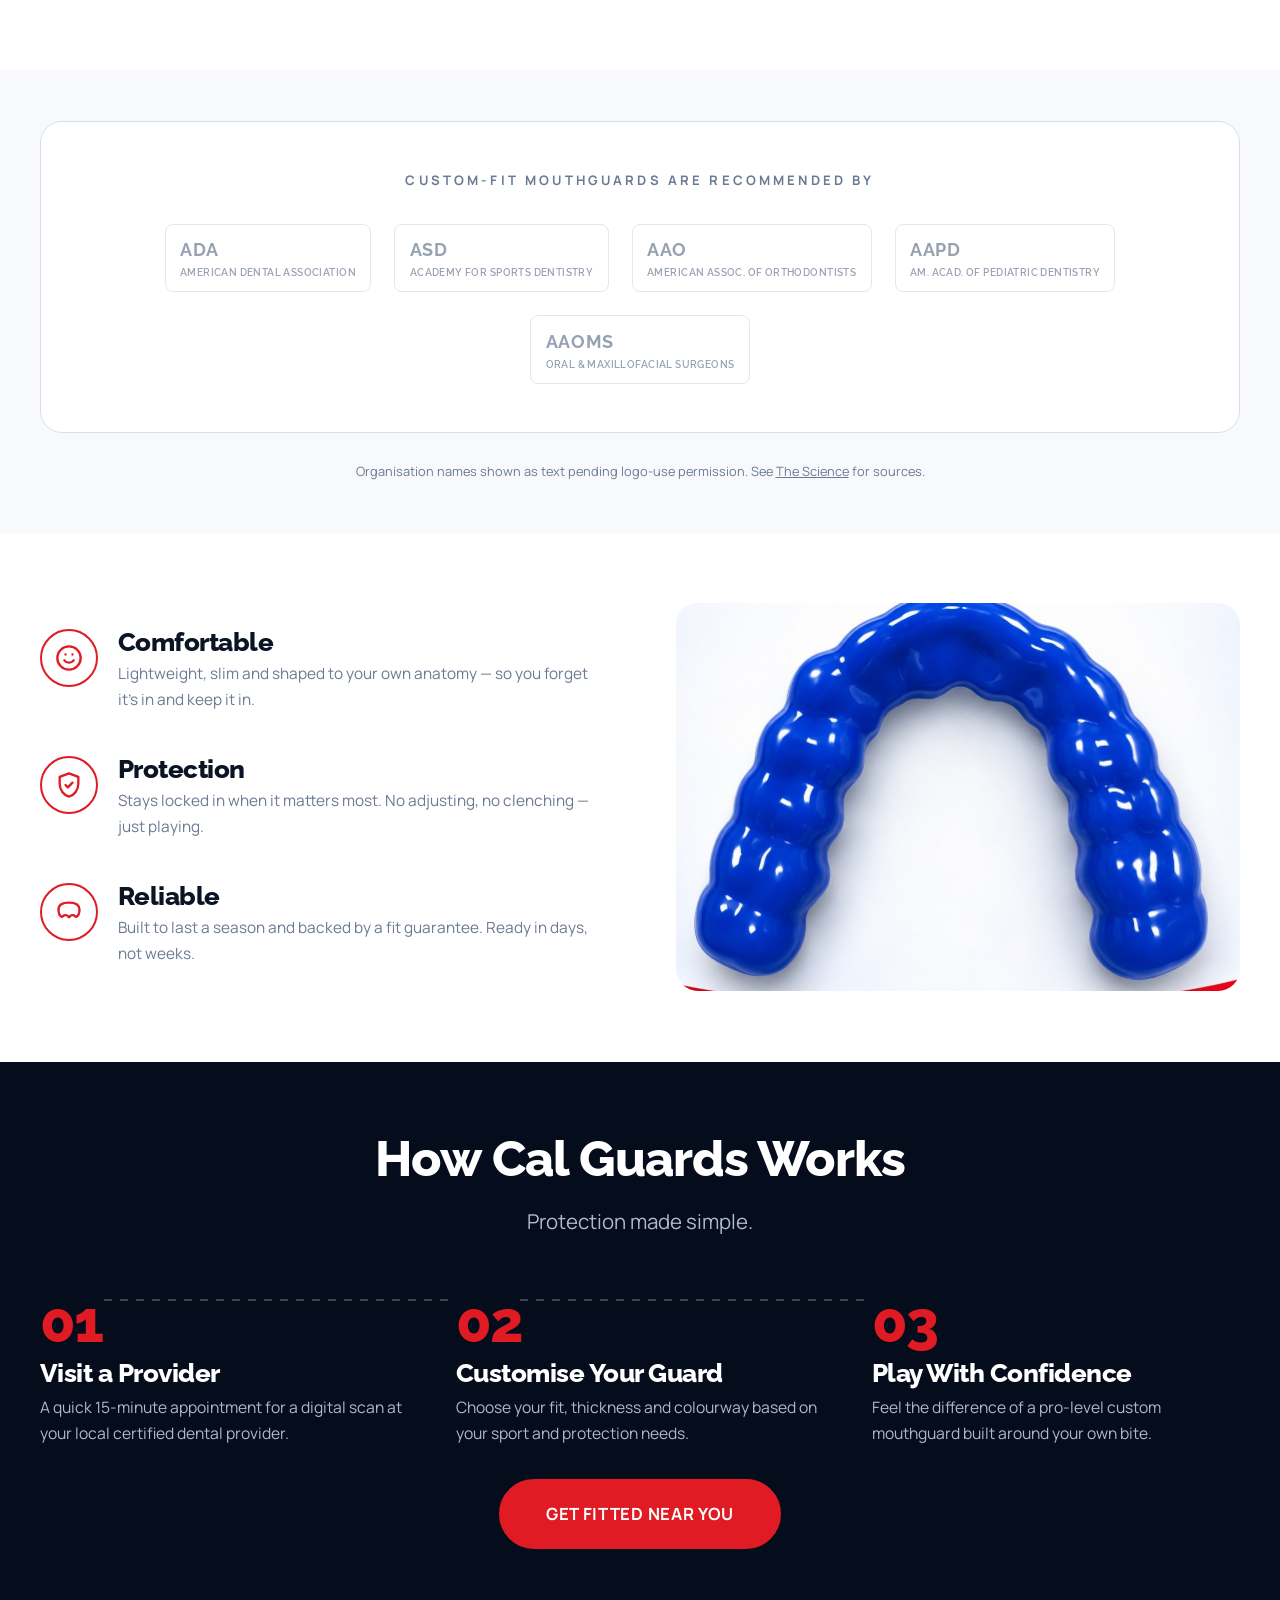
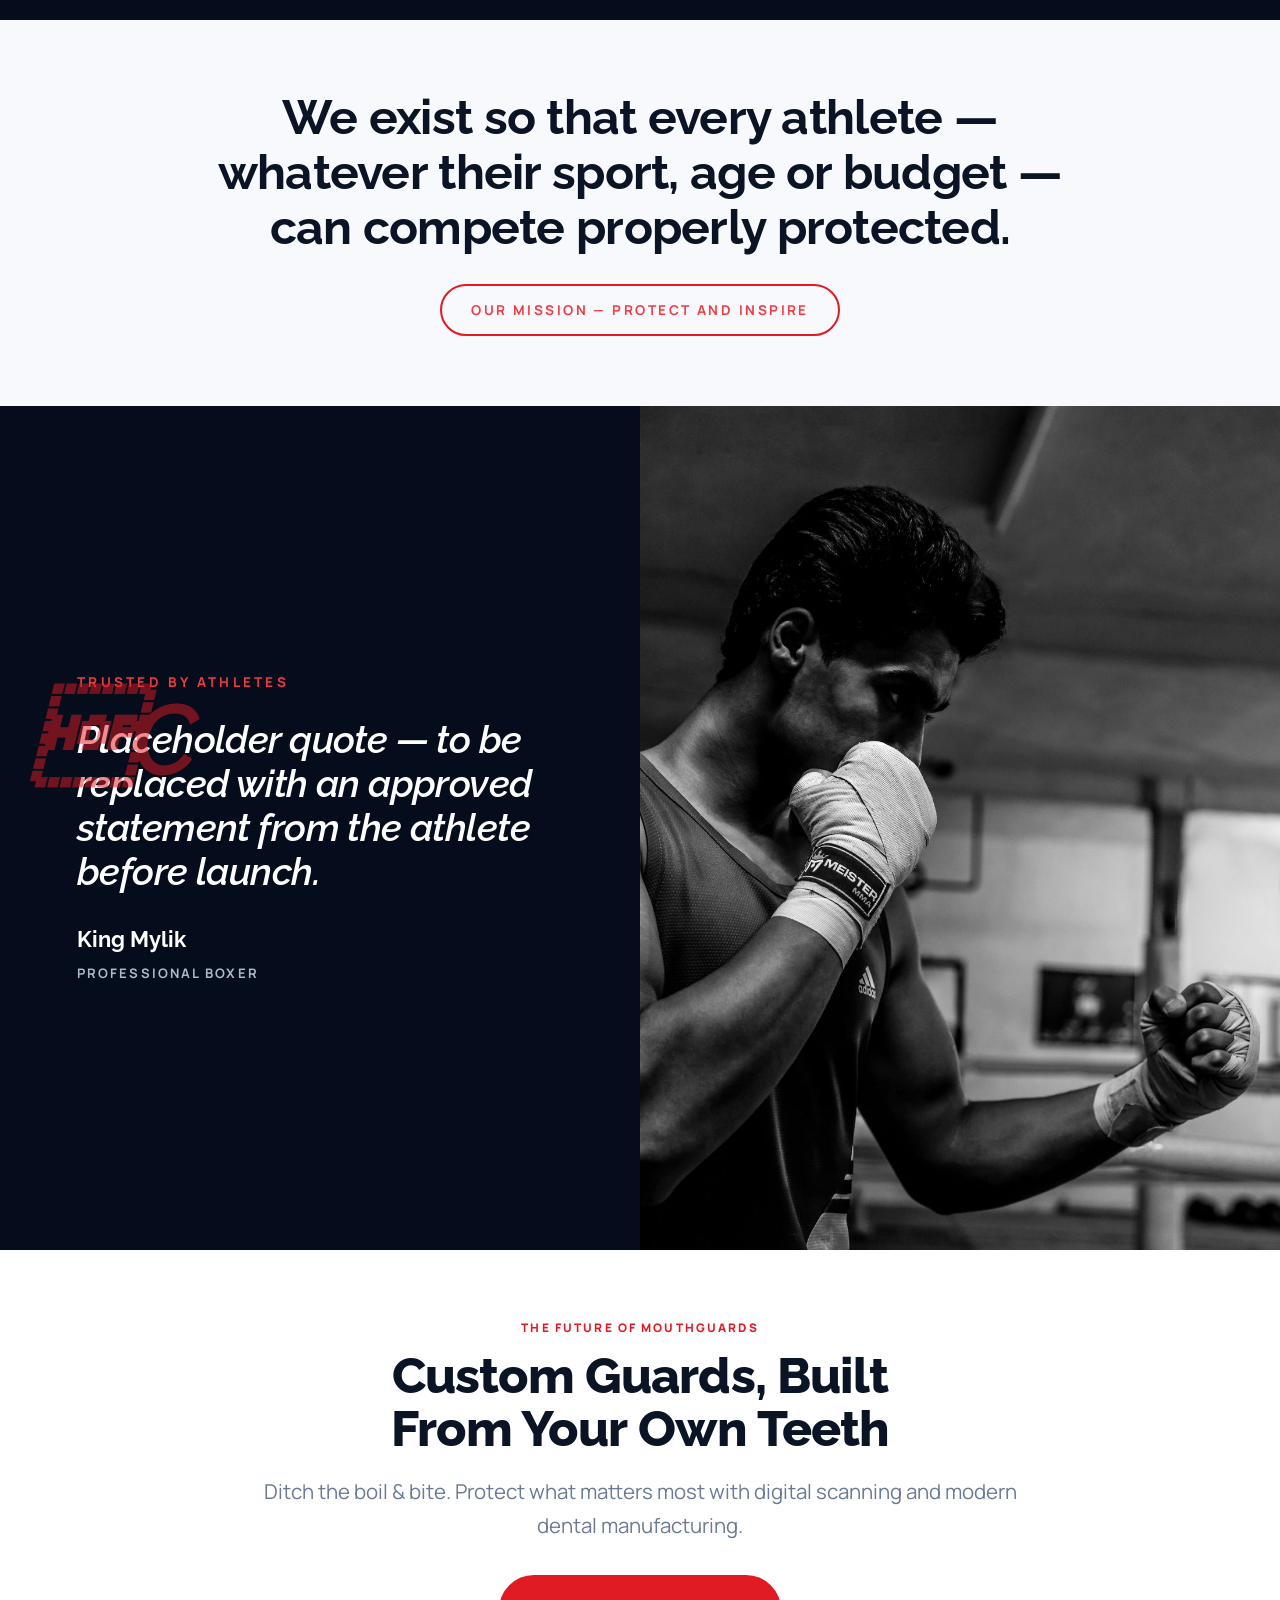
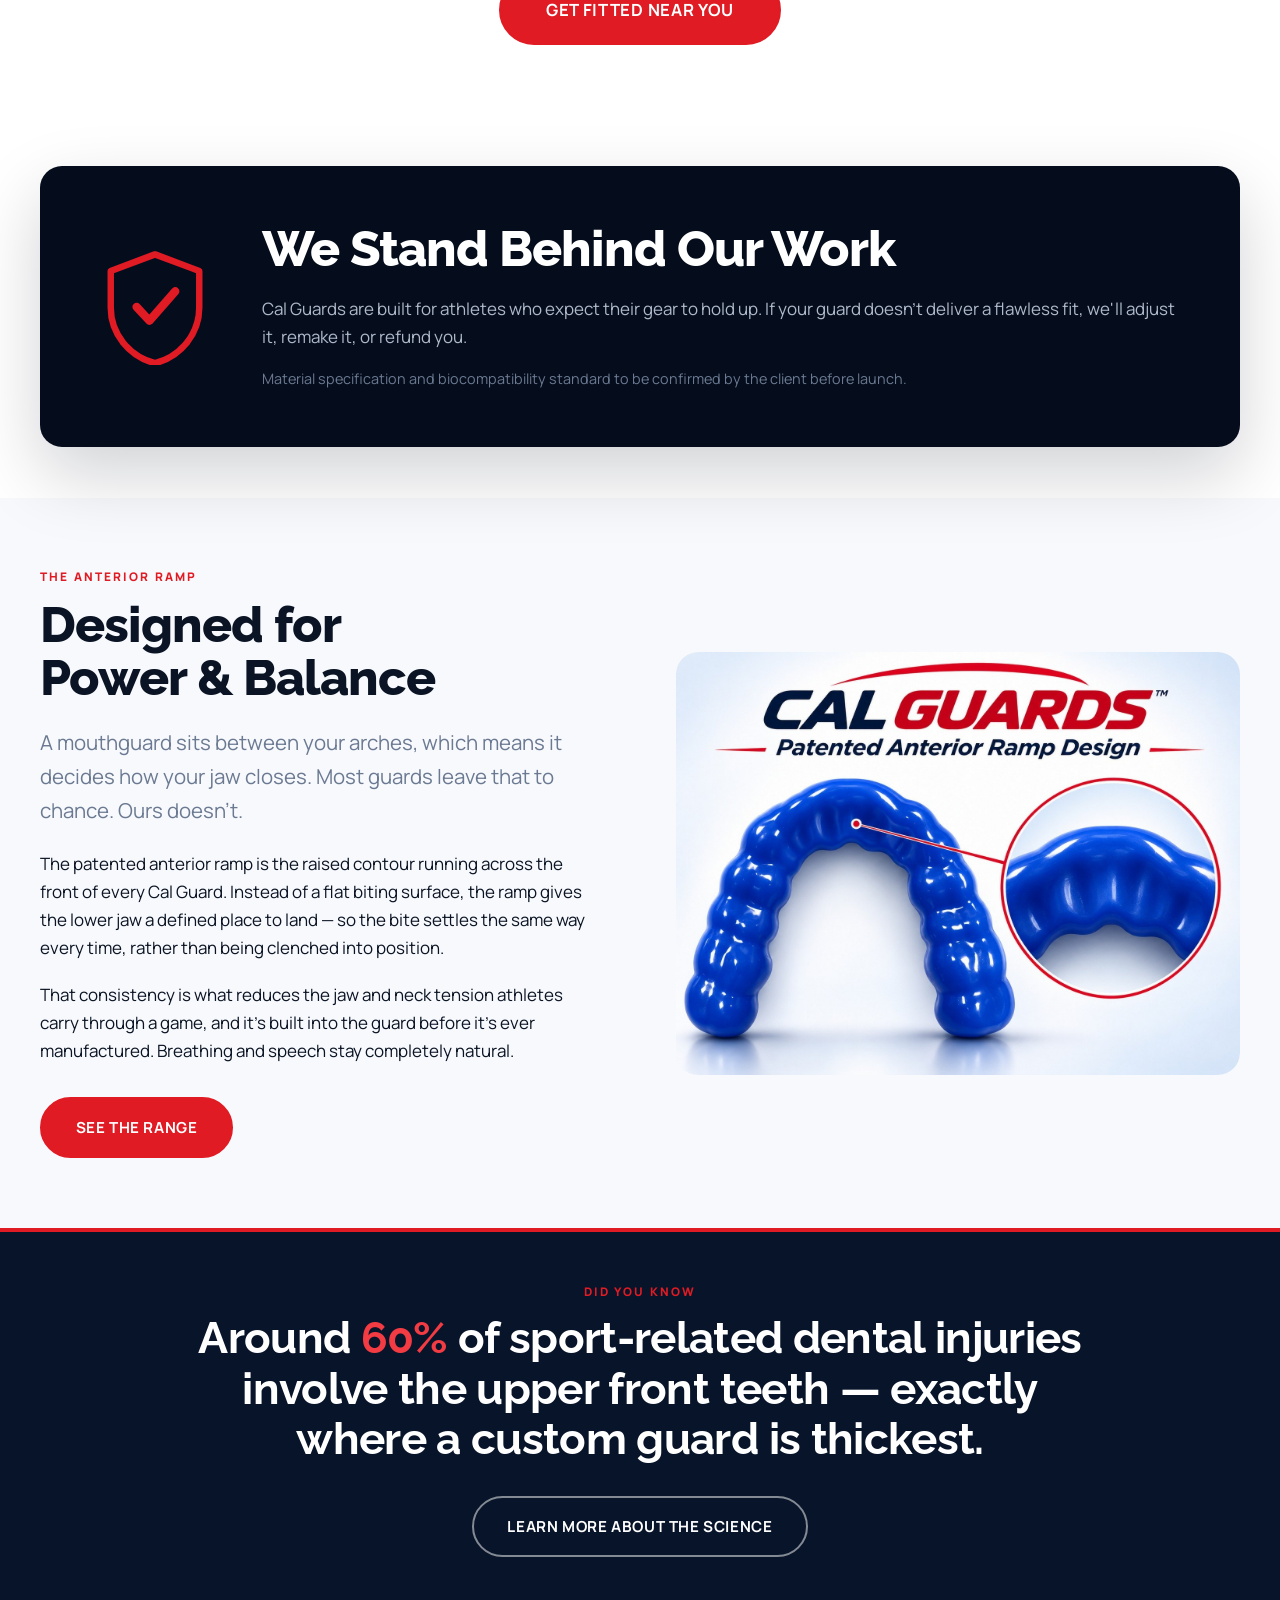
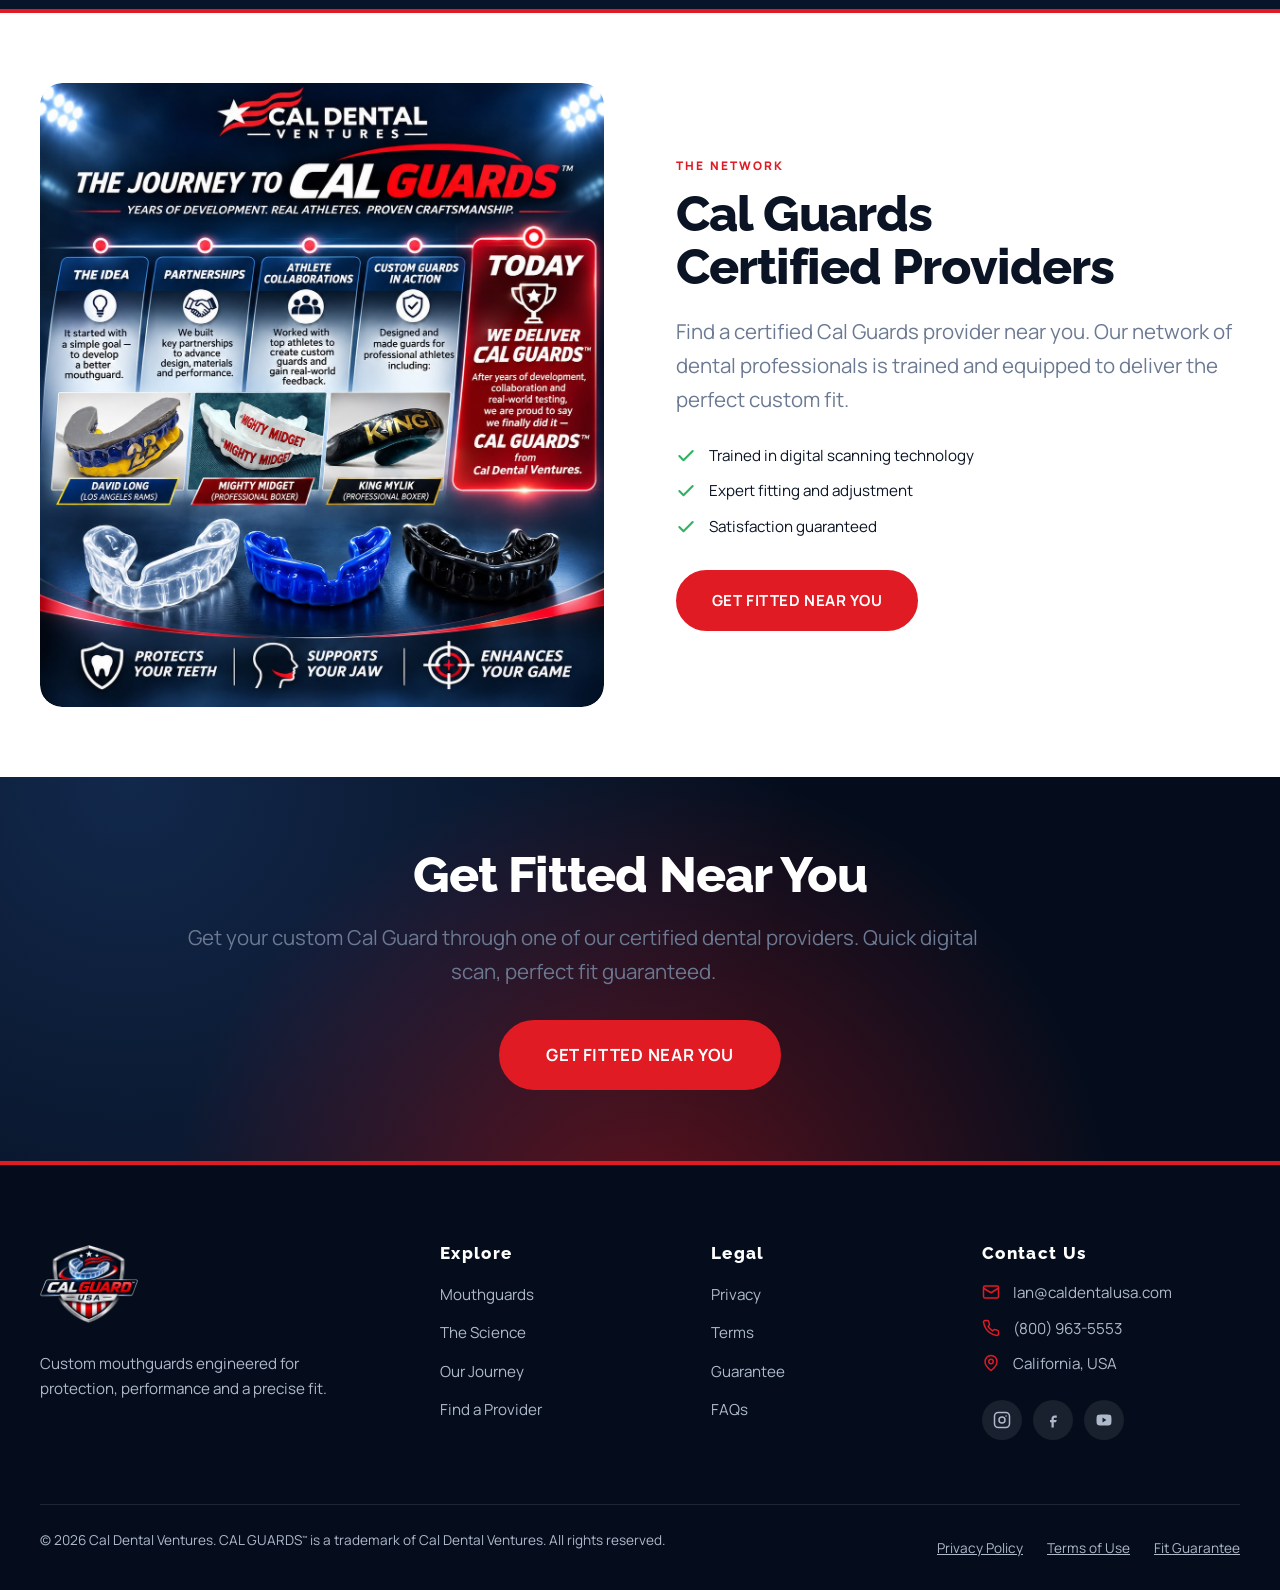
==== commit 353462f2: "First Commit" ====
--- a/index.html
+++ b/index.html
@@ -35,7 +35,7 @@
 <header class="site-header">
   <div class="wrap nav">
     <a class="logo" href="index.html" aria-label="Cal Guard USA home">
-      <img class="logo__img" src="assets/img/logo-mark.png" alt="Cal Guard USA" width="300" height="240">
+      <img class="logo__img" src="assets/img/logo-mark.png" alt="Cal Guard USA" width="400" height="320">
     </a>
 
     <button class="nav__toggle" aria-expanded="false" aria-controls="primary-nav" aria-label="Toggle menu">
@@ -126,7 +126,7 @@
 <!-- ======================= 5. ATHLETE QUOTE ======================= -->
 <section class="quote-band">
   <div class="quote-band__media">
-    <img src="assets/img/athlete-football.jpg" alt="American football players in a huddle during a game" loading="lazy" width="1100" height="1450">
+    <img src="assets/img/athlete-basketball.jpg" alt="Palos Verdes basketball player holding a ball on the court" loading="lazy" width="1100" height="1450">
   </div>
   <div class="quote-band__body">
     <p class="quote-band__eyebrow reveal">Engineered for athletes who never hold back</p>
@@ -433,7 +433,7 @@
     <div class="footer__grid footer">
       <div class="footer__about">
         <a class="logo" href="index.html" aria-label="Cal Guard USA home">
-      <img class="logo__img" src="assets/img/logo-mark.png" alt="Cal Guard USA" width="300" height="240">
+      <img class="logo__img" src="assets/img/logo-mark.png" alt="Cal Guard USA" width="400" height="320">
     </a>
         <p>Custom mouthguards engineered for protection, performance and a precise fit.</p>
       </div>
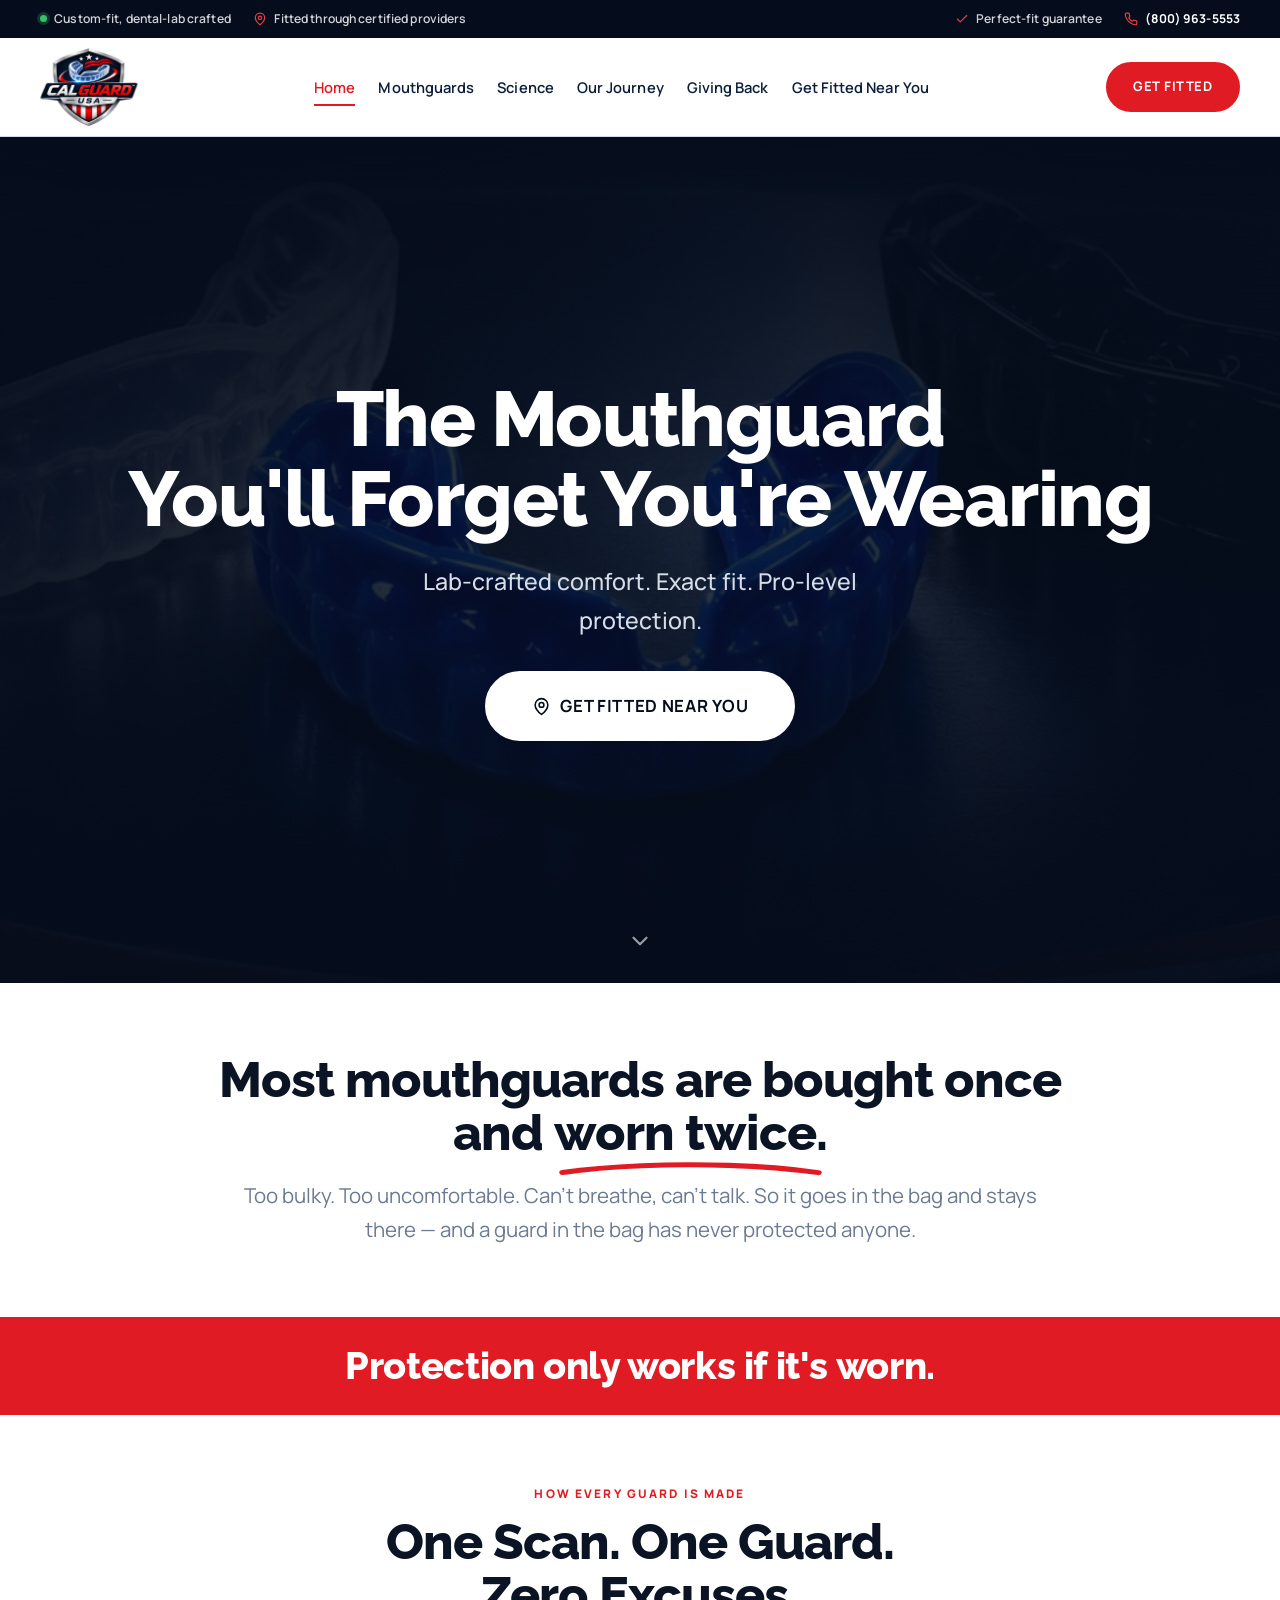
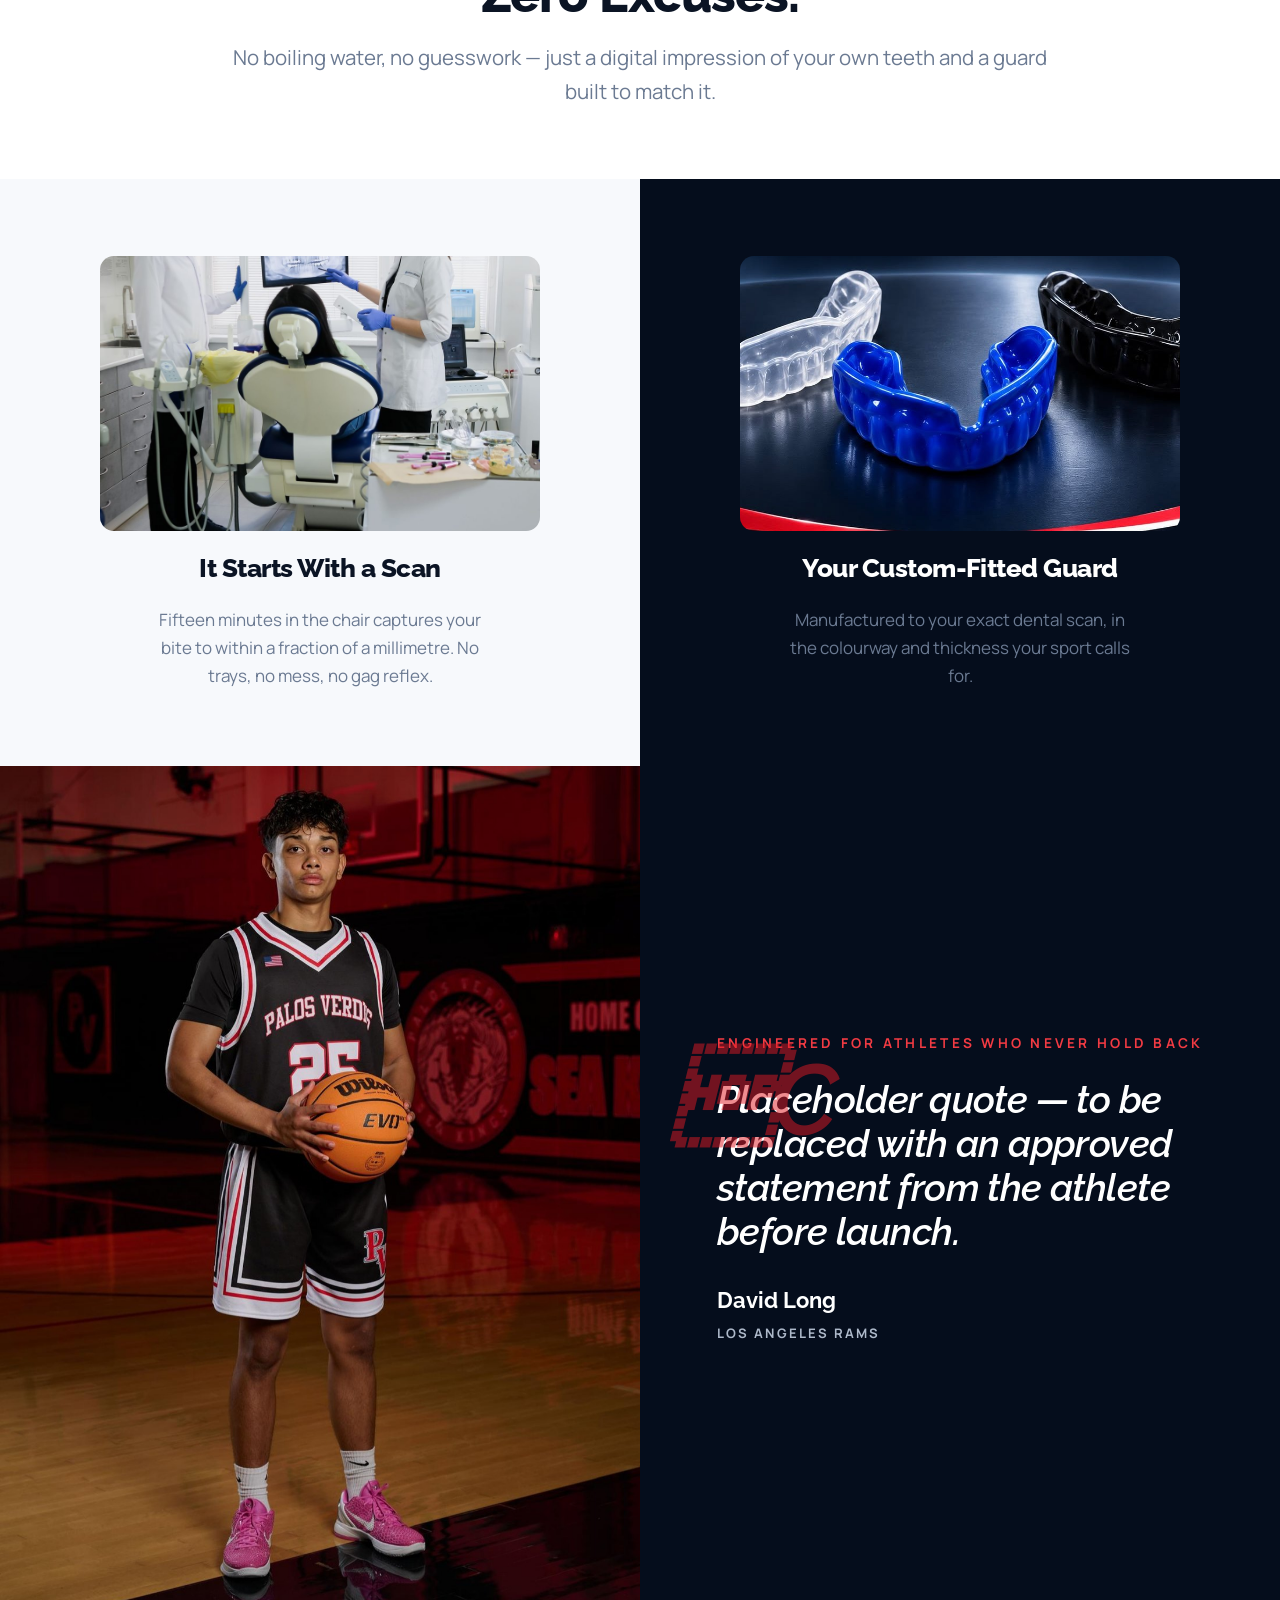
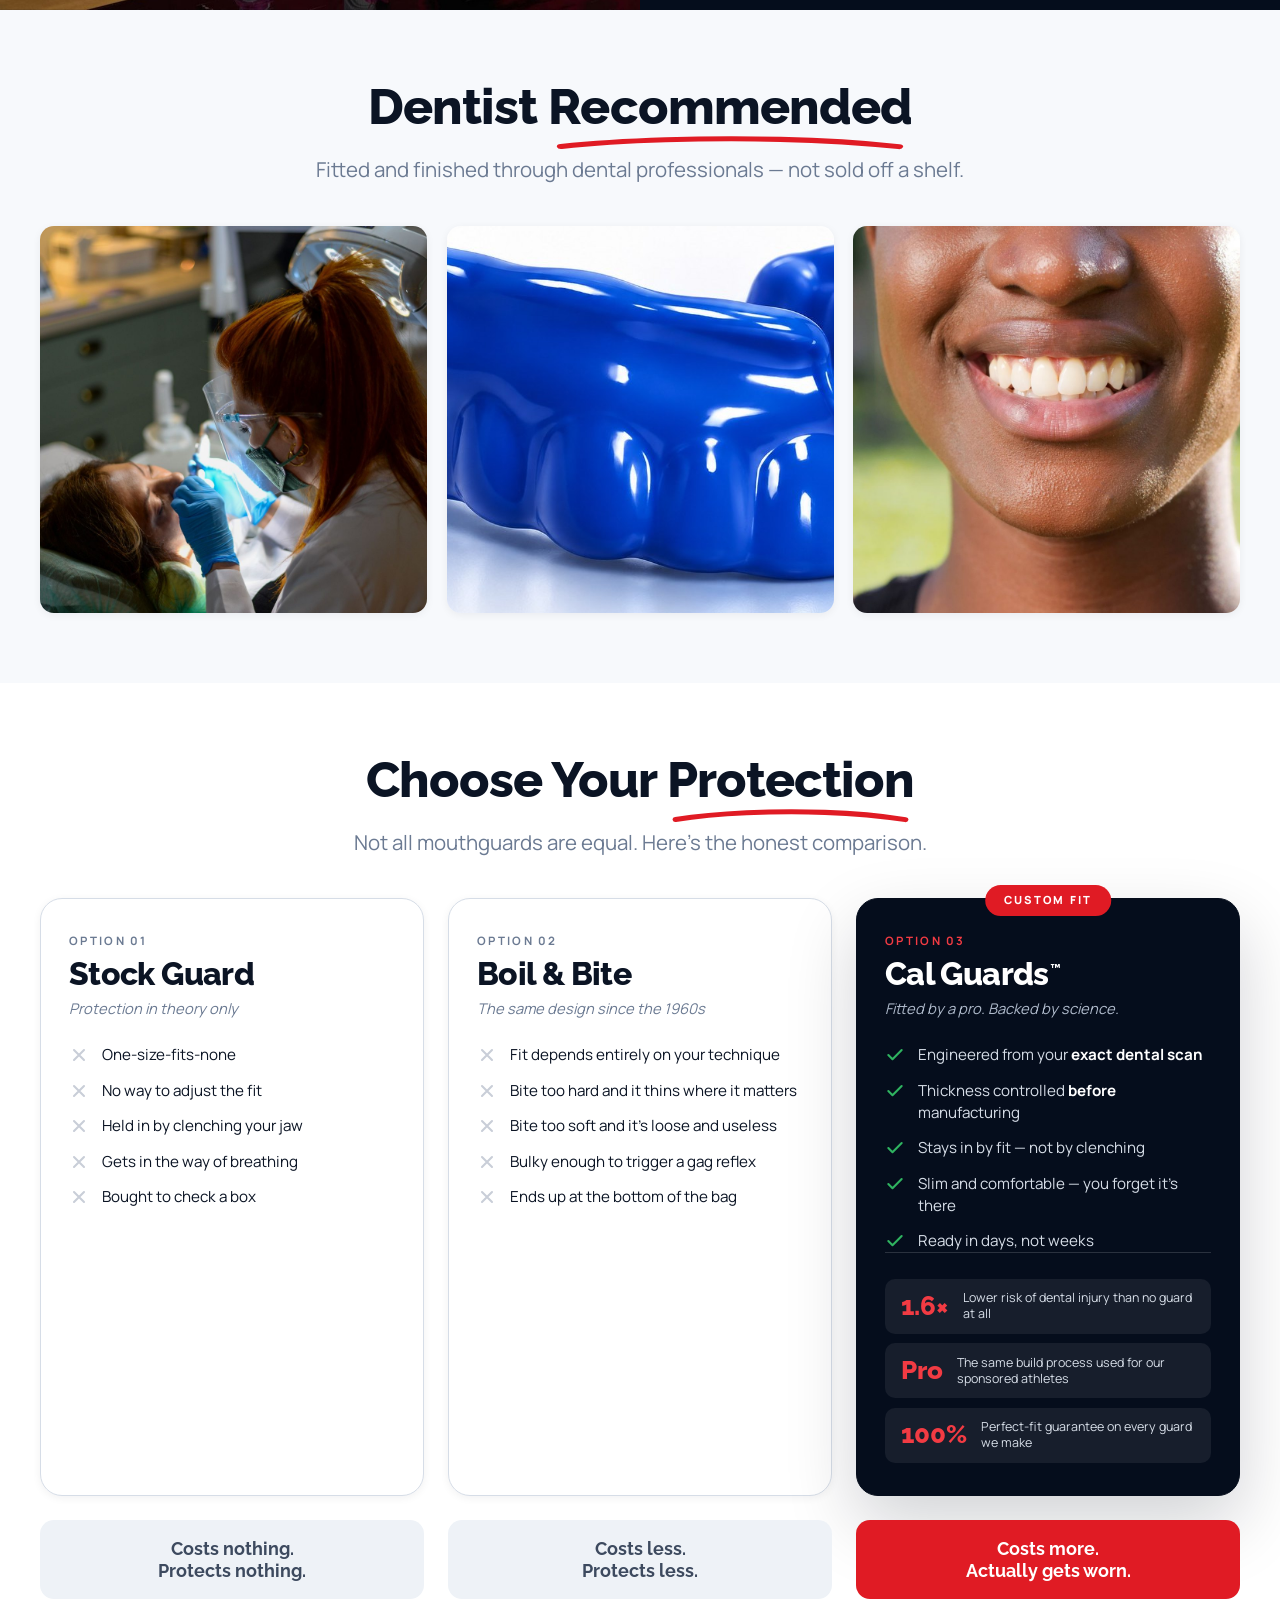
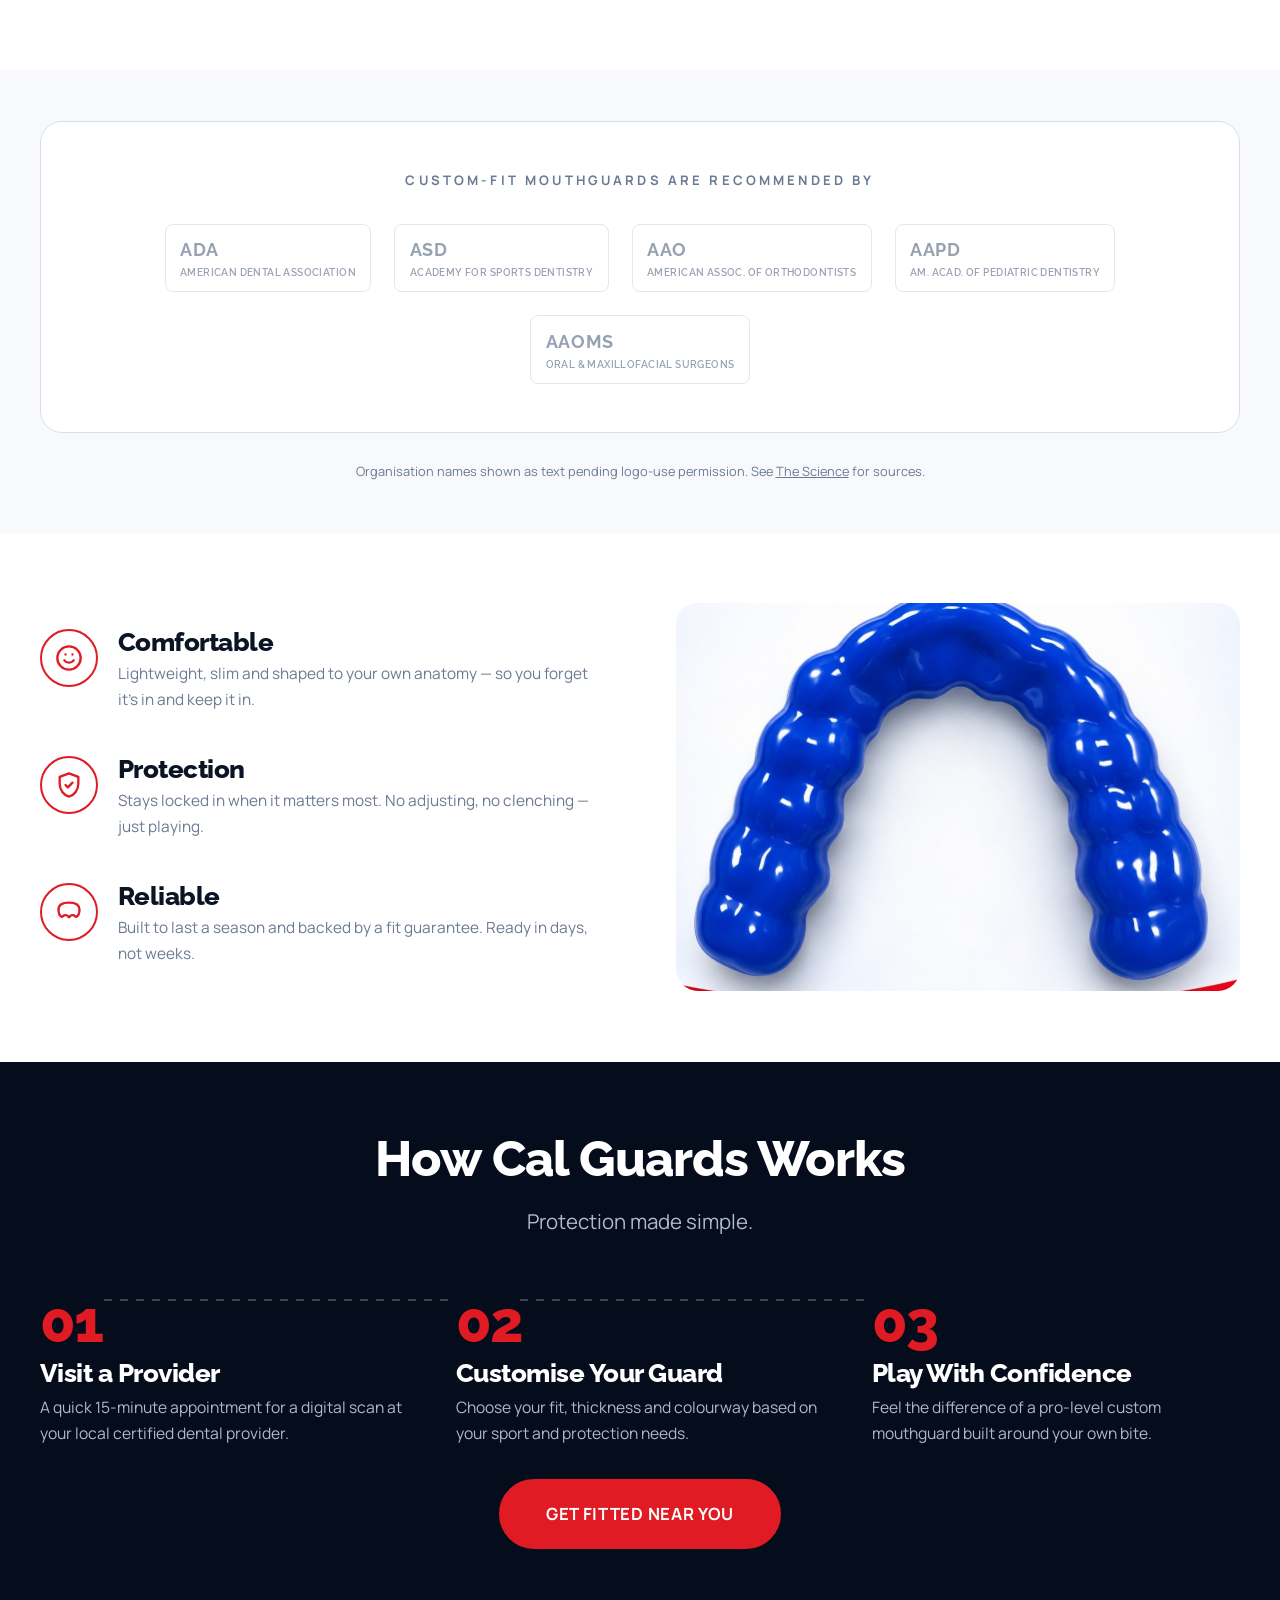
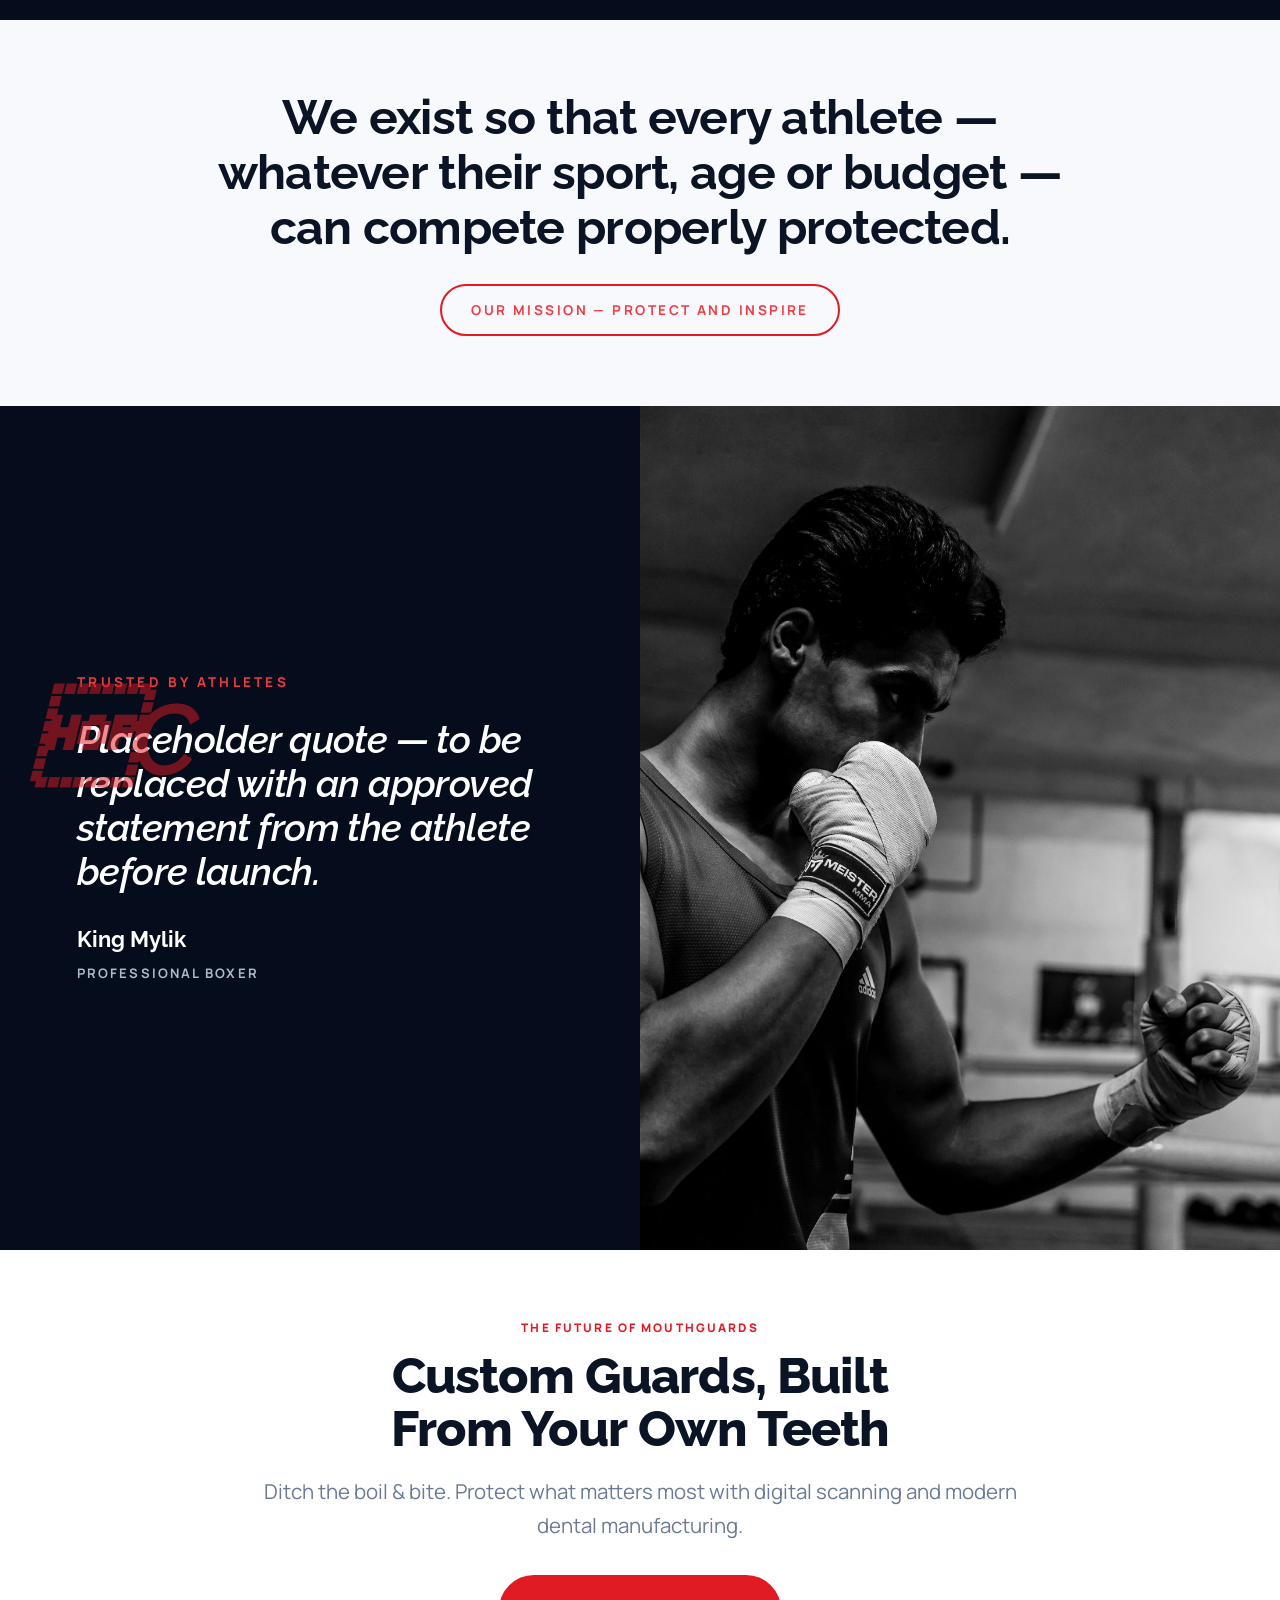
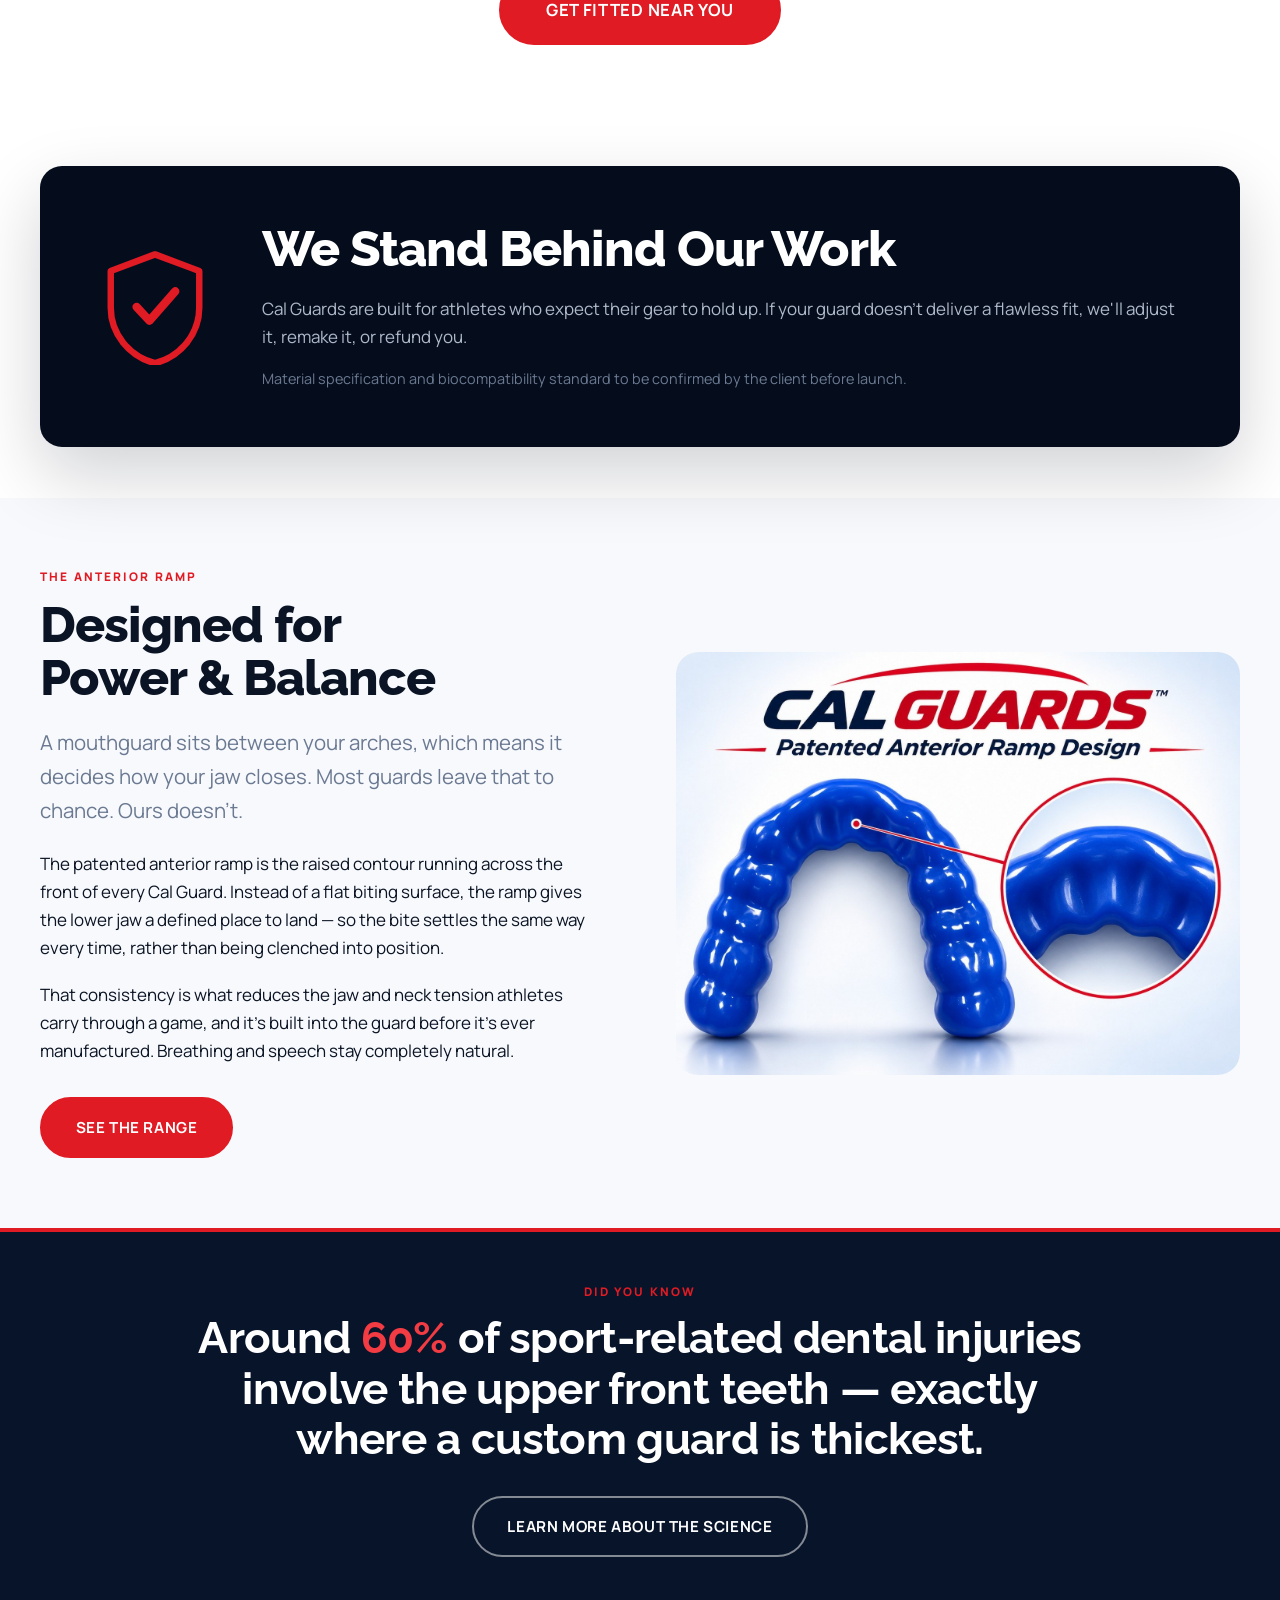
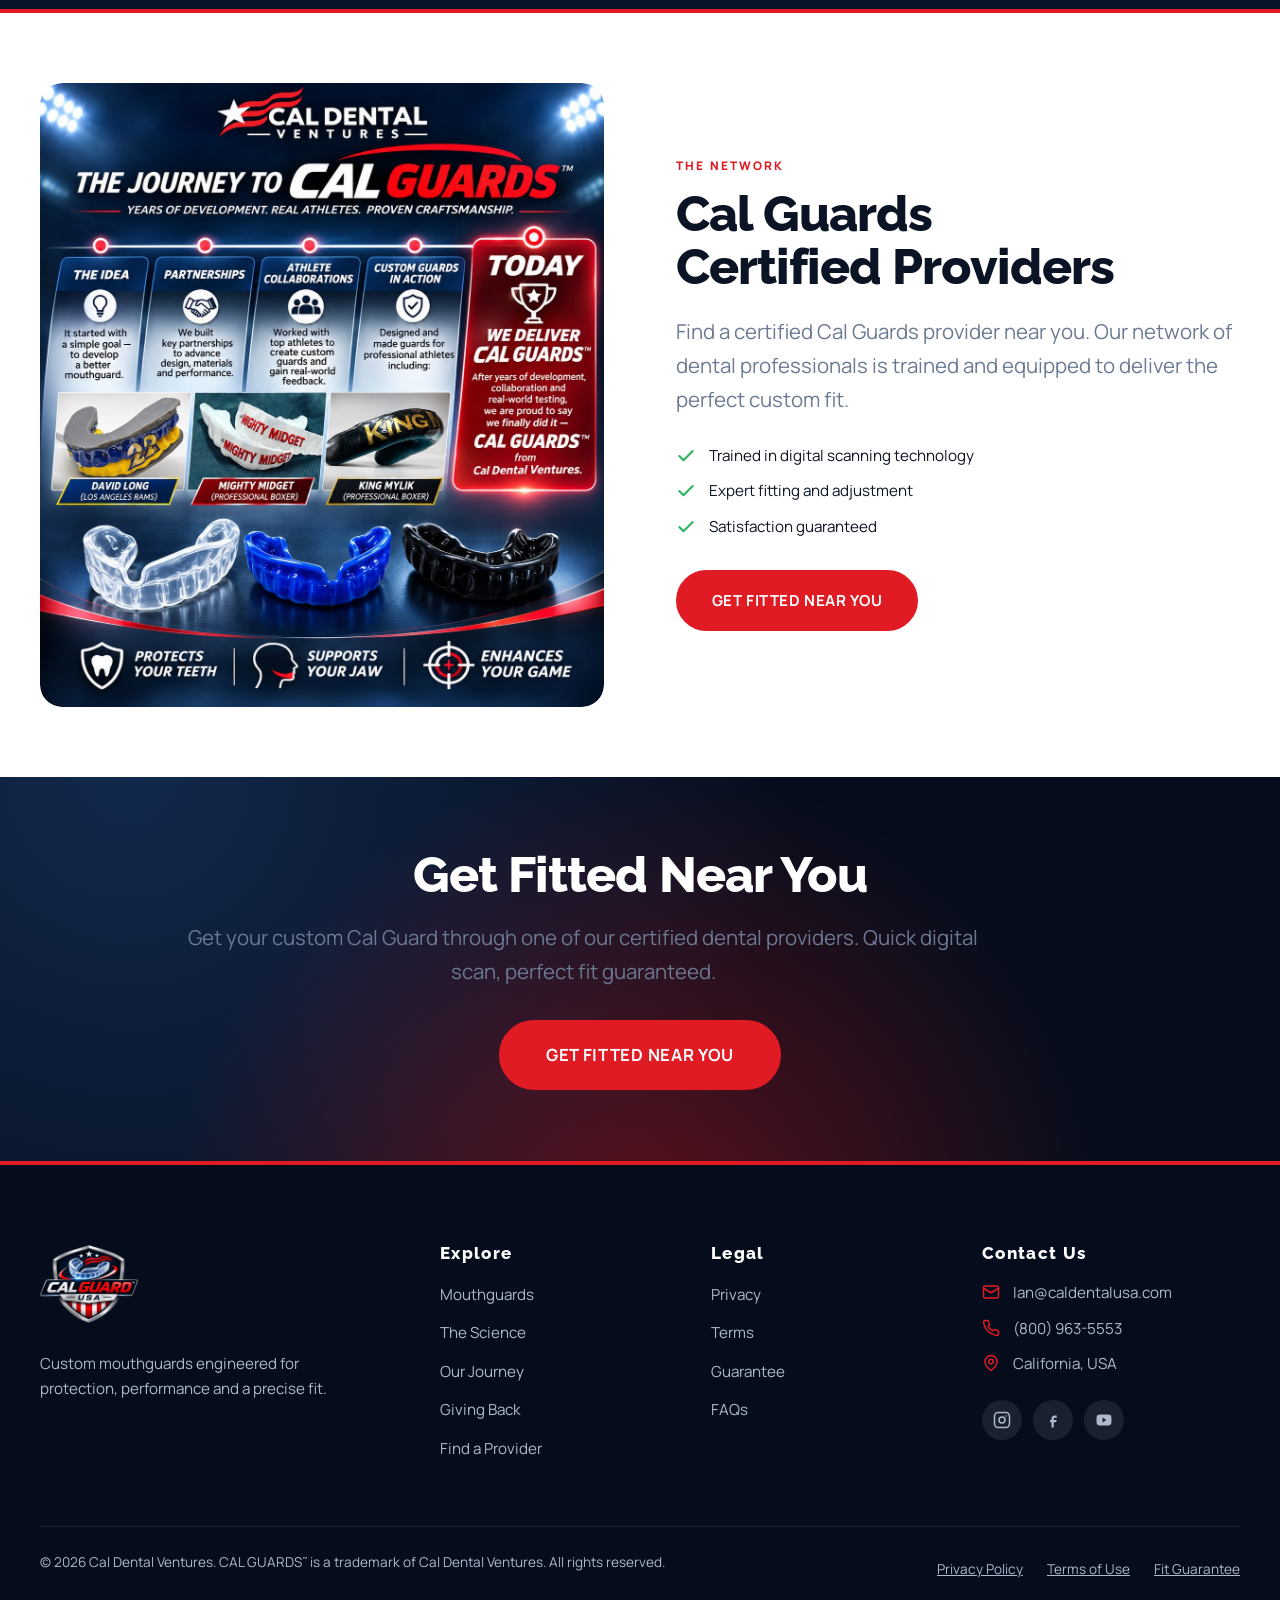
==== commit 1304932f: "giving-back.html added" ====
--- a/index.html
+++ b/index.html
@@ -47,14 +47,11 @@
       <a href="mouthguards.html">Mouthguards</a>
       <a href="science.html">Science</a>
       <a href="journey.html">Our Journey</a>
+      <a href="giving-back.html">Giving Back</a>
       <a href="providers.html">Get Fitted Near You</a>
     </nav>
 
     <div class="nav__cta">
-      <a class="nav__phone" href="tel:+18009635553">
-        <svg viewBox="0 0 24 24" fill="none" stroke="currentColor" stroke-width="2" stroke-linecap="round" stroke-linejoin="round" aria-hidden="true"><path d="M22 16.9v3a2 2 0 0 1-2.2 2 19.8 19.8 0 0 1-8.6-3.1 19.5 19.5 0 0 1-6-6A19.8 19.8 0 0 1 2.1 4.2 2 2 0 0 1 4.1 2h3a2 2 0 0 1 2 1.7c.1 1 .4 1.9.7 2.8a2 2 0 0 1-.5 2.1L8.1 9.9a16 16 0 0 0 6 6l1.3-1.2a2 2 0 0 1 2.1-.5c.9.3 1.8.6 2.8.7a2 2 0 0 1 1.7 2Z"/></svg>
-        (800) 963-5553
-      </a>
       <a class="btn" href="providers.html">Get Fitted</a>
     </div>
   </div>
@@ -444,6 +441,7 @@
           <li><a href="mouthguards.html">Mouthguards</a></li>
           <li><a href="science.html">The Science</a></li>
           <li><a href="journey.html">Our Journey</a></li>
+          <li><a href="giving-back.html">Giving Back</a></li>
           <li><a href="providers.html">Find a Provider</a></li>
         </ul>
       </div>
--- a/assets/css/style.css
+++ b/assets/css/style.css
@@ -2024,28 +2024,6 @@
 
 .nav__cta { display: flex; align-items: center; gap: .9rem; }
 
-.nav__phone {
-  display: inline-flex;
-  align-items: center;
-  gap: .5rem;
-  padding: .6rem 1.1rem;
-  border: 1px solid var(--slate-200);
-  border-radius: 999px;
-  font-size: .88rem;
-  font-weight: 700;
-  color: var(--navy-800);
-  text-decoration: none;
-  white-space: nowrap;
-  transition: border-color .25s var(--ease), color .25s var(--ease), box-shadow .25s var(--ease);
-}
-
-.nav__phone svg { width: 15px; height: 15px; color: var(--red-500); }
-.nav__phone:hover {
-  border-color: var(--red-500);
-  color: var(--red-600);
-  box-shadow: 0 6px 18px rgba(224, 27, 36, .14);
-}
-
 .nav__toggle { border-color: var(--slate-300); }
 .nav__toggle span { background: var(--navy-800); }
 
@@ -2147,7 +2125,9 @@
 }
 
 .pullquote::before {
-  content: "\C";
+  /* U+201C, the opening curly quote. The literal had lost its "20" to an
+     encoding round-trip, so the decorative mark never rendered. */
+  content: "\201C";
   position: absolute;
   top: -.1em;
   right: .4rem;
@@ -2218,7 +2198,6 @@
 .strip { font-weight: 800; letter-spacing: -.01em; }
 
 @media (max-width: 900px) {
-  .nav__phone { display: none; }
   .topbar__chips li:not(:last-child) { display: none; }
   .topbar__chips--right { margin-left: auto; }
 }
@@ -2230,14 +2209,10 @@
   .nav { min-height: 74px; }
 }
 
-/* The refresh block above re-declares .nav__cta as flex, which re-beat the
-   earlier hide rule on source order. The header is wider now (logo + five
-   links + phone pill + button), so drop the pill first, then the whole group.
-   Both numbers are in the topbar regardless. */
-@media (max-width: 1240px) {
-  .nav__phone { display: none; }
-}
-
-@media (max-width: 1140px) {
+/* The refresh block above re-declares .nav__cta as flex, which re-beats the
+   earlier hide rule on source order. With seven nav links, the logo + links +
+   button stop fitting on one line here, so drop the button and let the nav
+   itself carry the action. The phone number lives in the topbar. */
+@media (max-width: 1200px) {
   .nav__cta { display: none; }
 }
